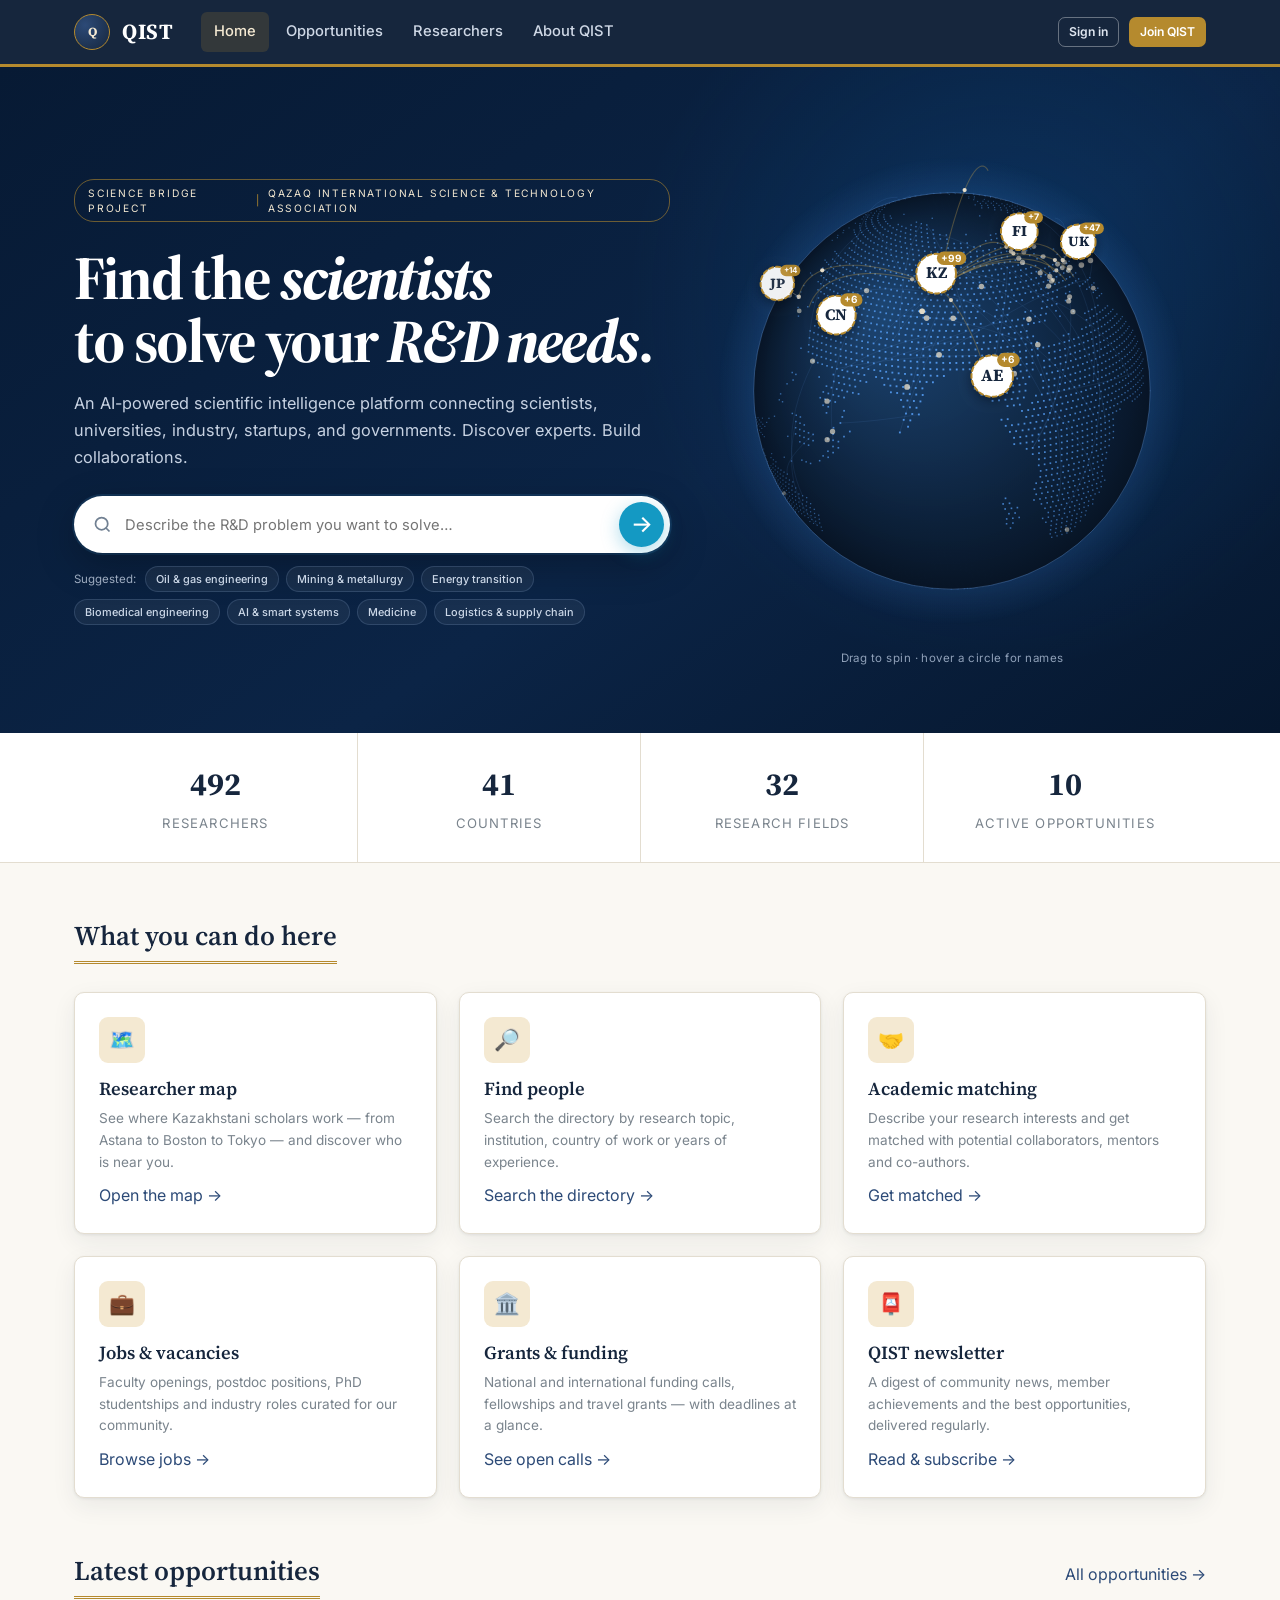
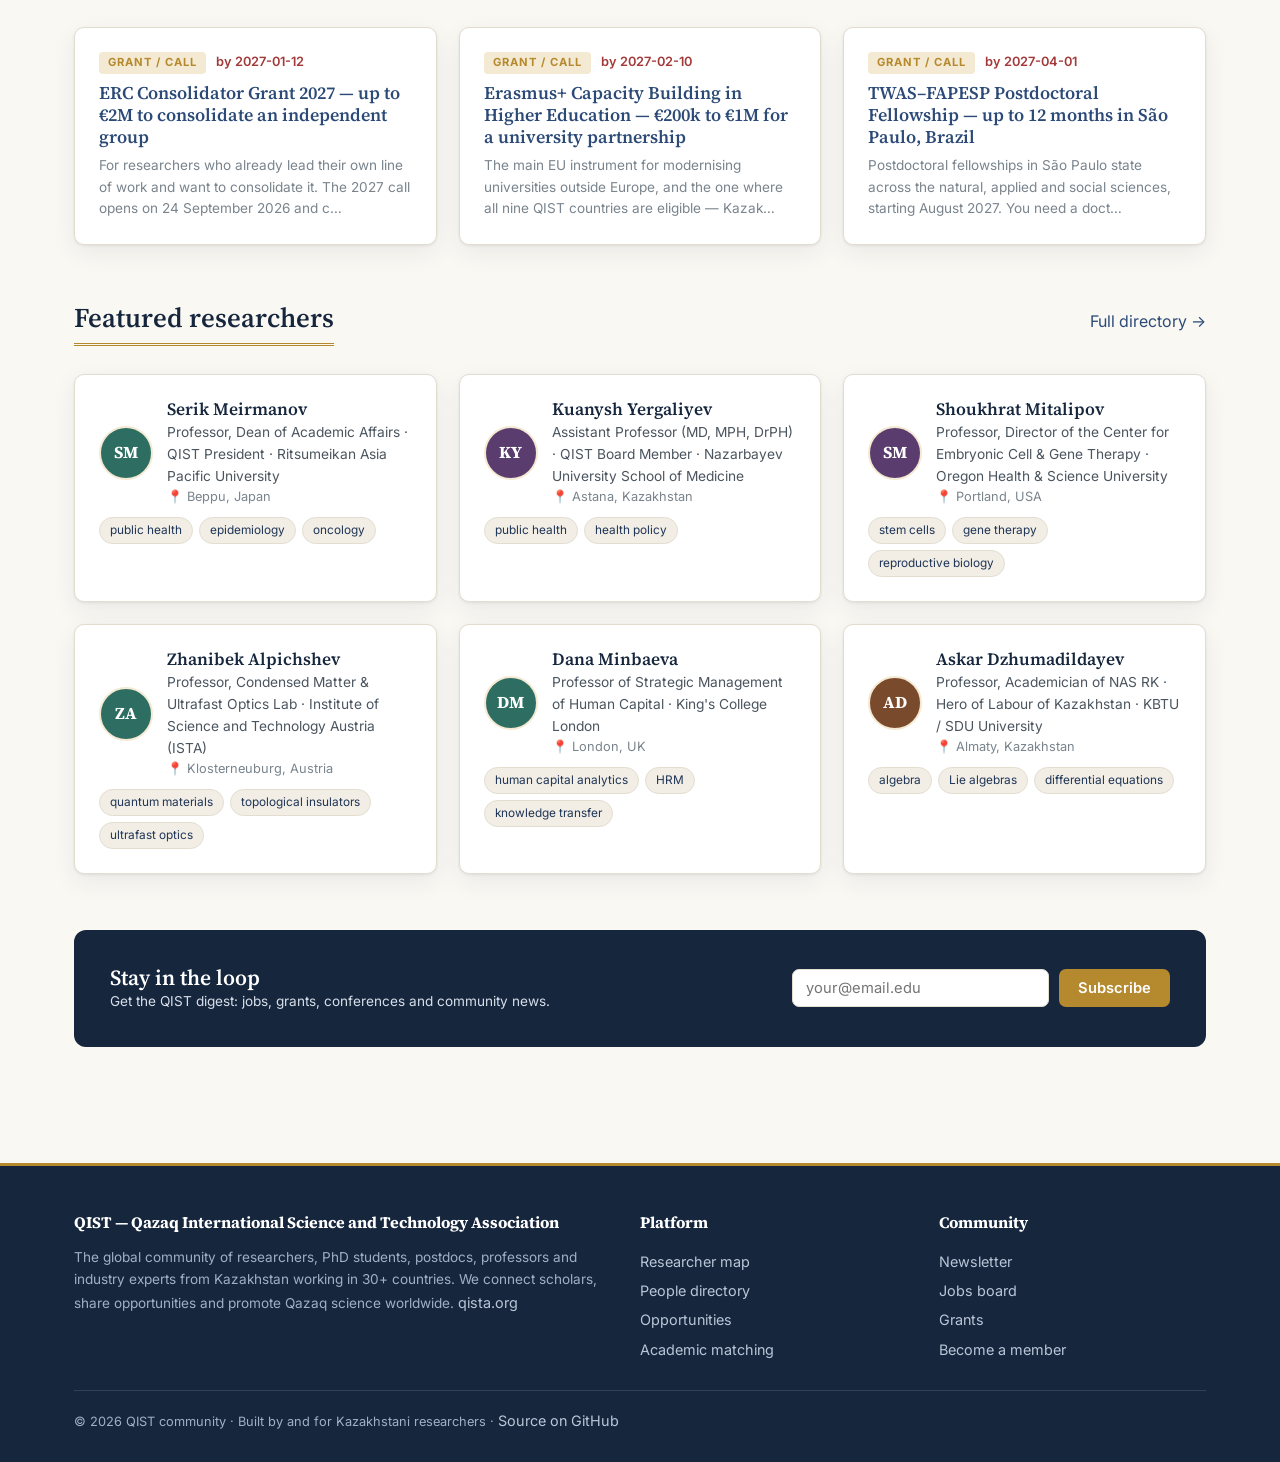
==== index.html @ 424734a4 "Add files via upload" ====
<!DOCTYPE html>
<html lang="en">
<head>
<meta charset="UTF-8">
<meta name="viewport" content="width=device-width, initial-scale=1.0">
<title>Science Bridge Project — QIST</title>
<meta name="description" content="An AI-powered scientific intelligence platform connecting scientists, universities, industry, startups, and governments. Discover experts and build collaborations.">
<link rel="icon" href="data:image/svg+xml,<svg xmlns='http://www.w3.org/2000/svg' viewBox='0 0 100 100'><circle cx='50' cy='50' r='46' fill='%2316263d' stroke='%23b58a2e' stroke-width='6'/><text x='50' y='66' font-size='48' text-anchor='middle' fill='%23f4e9d2' font-family='Georgia'>Q</text></svg>">
<link rel="preconnect" href="https://fonts.googleapis.com">
<link href="https://fonts.googleapis.com/css2?family=Source+Serif+4:ital,wght@0,400;0,600;0,700;1,400&family=Inter:wght@400;500;600;700&display=swap" rel="stylesheet">
<link rel="stylesheet" href="assets/css/style.css?v=2026-09-19a">
</head>
<body>
<header class="site-header" id="site-header"></header>

<section class="hero">
  <div class="container hero-grid">
    <div class="hero-copy">
      <span class="kicker">Science Bridge Project <span class="kicker-divider" aria-hidden="true">|</span> Qazaq International Science &amp; Technology Association</span>
      <h1>Find the <em class="hl">scientists</em><br>to solve your <em class="hl">R&amp;D needs</em>.</h1>
      <p class="lead">An AI-powered scientific intelligence platform connecting scientists, universities, industry, startups, and governments. Discover experts. Build collaborations.</p>

      <form class="hero-search" id="hero-search" role="search">
        <svg aria-hidden="true" viewBox="0 0 24 24"><circle cx="11" cy="11" r="7"></circle><path d="m20 20-4-4"></path></svg>
        <label class="sr-only" for="hero-query">Describe the R&amp;D problem you want to solve</label>
        <input id="hero-query" name="q" type="text" placeholder="Describe the R&amp;D problem you want to solve…" autocomplete="off">
        <button type="submit" aria-label="Search for scientists">→</button>
      </form>

      <div class="hero-suggestions" aria-label="Suggested research areas">
        <span>Suggested:</span>
        <button type="button" data-query="Oil &amp; gas engineering">Oil &amp; gas engineering</button>
        <button type="button" data-query="Mining &amp; metallurgy">Mining &amp; metallurgy</button>
        <button type="button" data-query="Energy transition">Energy transition</button>
        <button type="button" data-query="Biomedical engineering">Biomedical engineering</button>
        <button type="button" data-query="Artificial intelligence smart systems">AI &amp; smart systems</button>
        <button type="button" data-query="Medicine">Medicine</button>
        <button type="button" data-query="Logistics supply chain">Logistics &amp; supply chain</button>
      </div>
    </div>

    <div class="science-globe" id="globe-view">
      <div class="globe-stage">
        <canvas id="globe" role="img"
                aria-label="Rotating globe showing where researchers in the QIST network are based"></canvas>
        <div class="globe-tip" id="globe-tip"></div>
      </div>
      <p class="globe-hint">Drag to spin &middot; hover a circle for names</p>
    </div>
  </div>
</section>

<section class="stats-band">
  <div class="container" id="stats">
    <div class="stat"><b id="st-people">—</b><span>Researchers</span></div>
    <div class="stat"><b id="st-countries">—</b><span>Countries</span></div>
    <div class="stat"><b id="st-topics">—</b><span>Research fields</span></div>
    <div class="stat"><b id="st-posts">—</b><span>Active opportunities</span></div>
  </div>
</section>

<section class="section">
  <div class="container">
    <div class="section-head"><h2 class="rule">What you can do here</h2></div>
    <div class="grid grid-3">
      <div class="card feature-card">
        <div class="icon">🗺️</div>
        <h3>Researcher map</h3>
        <p class="small muted">See where Kazakhstani scholars work — from Astana to Boston to Tokyo — and discover who is near you.</p>
        <p style="margin-top:10px"><a href="map.html">Open the map →</a></p>
      </div>
      <div class="card feature-card">
        <div class="icon">🔎</div>
        <h3>Find people</h3>
        <p class="small muted">Search the directory by research topic, institution, country of work or years of experience.</p>
        <p style="margin-top:10px"><a href="directory.html">Search the directory →</a></p>
      </div>
      <div class="card feature-card">
        <div class="icon">🤝</div>
        <h3>Academic matching</h3>
        <p class="small muted">Describe your research interests and get matched with potential collaborators, mentors and co-authors.</p>
        <p style="margin-top:10px"><a href="matching.html">Get matched →</a></p>
      </div>
      <div class="card feature-card">
        <div class="icon">💼</div>
        <h3>Jobs &amp; vacancies</h3>
        <p class="small muted">Faculty openings, postdoc positions, PhD studentships and industry roles curated for our community.</p>
        <p style="margin-top:10px"><a href="channels.html?c=jobs">Browse jobs →</a></p>
      </div>
      <div class="card feature-card">
        <div class="icon">🏛️</div>
        <h3>Grants &amp; funding</h3>
        <p class="small muted">National and international funding calls, fellowships and travel grants — with deadlines at a glance.</p>
        <p style="margin-top:10px"><a href="channels.html?c=grants">See open calls →</a></p>
      </div>
      <div class="card feature-card">
        <div class="icon">📮</div>
        <h3>QIST newsletter</h3>
        <p class="small muted">A digest of community news, member achievements and the best opportunities, delivered regularly.</p>
        <p style="margin-top:10px"><a href="newsletter.html">Read &amp; subscribe →</a></p>
      </div>
    </div>
  </div>
</section>

<section class="section" style="padding-top:0">
  <div class="container">
    <div class="section-head">
      <h2 class="rule">Latest opportunities</h2>
      <a href="opportunities.html">All opportunities →</a>
    </div>
    <div id="recent-posts" class="grid grid-3"></div>
  </div>
</section>

<section class="section" style="padding-top:0">
  <div class="container">
    <div class="section-head">
      <h2 class="rule">Featured researchers</h2>
      <a href="directory.html">Full directory →</a>
    </div>
    <div id="featured-people" class="grid grid-3"></div>
  </div>
</section>

<section class="section" style="padding-top:0">
  <div class="container">
    <div class="newsletter-cta" id="pilot">
      <div>
        <h3>Stay in the loop</h3>
        <p class="small">Get the QIST digest: jobs, grants, conferences and community news.</p>
      </div>
      <form id="cta-subscribe" style="display:flex;gap:10px;flex-wrap:wrap">
        <input type="email" required placeholder="your@email.edu" id="cta-email" style="min-width:240px">
        <button class="btn btn-primary" type="submit">Subscribe</button>
      </form>
    </div>
  </div>
</section>

<footer class="site-footer" id="site-footer"></footer>

<script src="assets/js/app.js?v=2026-09-19a"></script>
<script src="assets/js/globe.js?v=2026-09-19a"></script>
<script>
(async () => {
  await QIST.boot('index.html');

  const [people, opps] = await Promise.all([QIST.getPeople(), QIST.getOpportunities()]);

  // hero globe — fails quietly so a bad fetch never takes the hero down
  try {
    const landDots = await fetch('assets/data/land-dots.json').then(r => r.json());
    QistGlobe.mount(document.getElementById('globe'), {
      people,
      landDots,
      tooltip: document.getElementById('globe-tip'),
      hubs: 12
    });
  } catch (err) {
    console.error('Globe failed to load:', err);
    document.querySelector('.science-globe').style.display = 'none';
  }

  /* Honest counters.
     Before: "902 research fields" was biography text split on commas, and
     "13 opportunities posted" counted entries whose deadline had already passed.
     Now: fields from the QIST classifier, and active opportunities only. */
  const unique = people.filter(p => !p.possible_duplicate_of);
  const fieldsWithPeople = Object.keys(QIST.fieldCounts(unique))
    .filter(f => f !== 'Other Research Area').length;
  const active = opps.filter(o => !QIST.isExpired(o));

  document.getElementById('st-people').textContent = unique.length;
  document.getElementById('st-countries').textContent =
    new Set(unique.map(p => p.country).filter(Boolean)).size;
  document.getElementById('st-topics').textContent = fieldsWithPeople;
  document.getElementById('st-posts').textContent = active.length;

  const soon = [...active].sort((a, b) => {
    if (!a.deadline) return 1; if (!b.deadline) return -1;
    return a.deadline.localeCompare(b.deadline);
  }).slice(0, 3);
  document.getElementById('recent-posts').innerHTML = soon.length ? soon.map(o => `
    <div class="card">
      <div class="post" style="border:0;box-shadow:none;padding:0;margin:0">
        <div class="meta"><span class="badge">${QIST.esc(QIST.OPPORTUNITY_TYPES[o.type] || o.type)}</span>${
          o.deadline ? `<span class="deadline">by ${QIST.esc(o.deadline)}</span>` : '<span>no deadline</span>'}</div>
        <h3><a href="opportunities.html">${QIST.esc(o.title)}</a></h3>
        <p class="small muted">${QIST.esc((o.summary || '').slice(0, 130))}…</p>
      </div>
    </div>`).join('')
    : `<div class="card"><p class="small muted">No active opportunities right now — we are adding them.</p></div>`;

  const featured = [...people].sort((a, b) => (b.featured || 0) - (a.featured || 0)).slice(0, 6);
  document.getElementById('featured-people').innerHTML =
    featured.map(p => QIST.personCard(p)).join('');
  document.querySelectorAll('#featured-people .person-card').forEach(el =>
    el.addEventListener('click', () => location.href = 'directory.html?person=' + el.dataset.id));

  /* Pilot sign-up. This used to save the address into the visitor's own localStorage,
     which meant it never reached us. Now it posts to the configured endpoint, and if
     none is configured the form says so instead of pretending. */
  const form = document.getElementById('cta-subscribe');
  const emailInput = document.getElementById('cta-email');
  const btn = form.querySelector('button');

  if (!QIST.SIGNUP_ENDPOINT) {
    emailInput.disabled = true;
    emailInput.placeholder = 'sign-ups are not wired up yet';
    btn.disabled = true;
    btn.textContent = 'Soon';
    form.insertAdjacentHTML('afterend',
      '<p class="small" style="color:#9eacc0;margin-top:10px;flex-basis:100%">' +
      'Sign-ups are not wired up yet — we will not collect addresses into a place we cannot read them from. ' +
      'Set <code>QIST.SIGNUP_ENDPOINT</code> in <code>assets/js/app.js</code>; see the README.</p>');
  } else {
    form.addEventListener('submit', async e => {
      e.preventDefault();
      const email = emailInput.value.trim();
      if (!email) return;
      btn.disabled = true; btn.textContent = 'Sending…';
      const res = await QIST.submitForm(QIST.SIGNUP_ENDPOINT, {
        _subject: 'ScienceBridge pilot sign-up',
        kind: 'pilot_signup', email, at: new Date().toISOString()
      });
      if (res.ok) {
        form.innerHTML = '<p style="color:#f4e9d2;margin:0">You are on the list. The first digest arrives once we have a selection that fits your profile.</p>';
      } else {
        btn.disabled = false; btn.textContent = 'Subscribe';
        QIST.toast('Could not send. Please try again.');
      }
    });
  }

  const openDirectorySearch = query => {
    const value = String(query || '').trim();
    location.href = 'directory.html' + (value ? '?q=' + encodeURIComponent(value) : '');
  };

  document.getElementById('hero-search').addEventListener('submit', e => {
    e.preventDefault();
    openDirectorySearch(document.getElementById('hero-query').value);
  });

  document.querySelectorAll('.hero-suggestions [data-query]').forEach(button => {
    button.addEventListener('click', () => openDirectorySearch(button.dataset.query));
  });
})();
</script>
</body>
</html>
---- assets/css/style.css ----
/* ============================================================
   QIST Platform — academic design system
   Palette: deep navy / ivory paper / muted gold
   ============================================================ */
:root {
  --navy: #16263d;
  --navy-2: #1f3557;
  --navy-3: #2c4a77;
  --ink: #22292f;
  --ink-soft: #4b555f;
  --ink-faint: #7a848d;
  --paper: #faf8f3;
  --paper-2: #f2eee5;
  --card: #ffffff;
  --line: #e3ddd0;
  --gold: #b58a2e;
  --gold-soft: #f4e9d2;
  --teal: #2e6e62;
  --red: #a33a3a;
  --radius: 10px;
  --shadow: 0 1px 3px rgba(22, 38, 61, .08), 0 8px 24px rgba(22, 38, 61, .07);
  --shadow-lg: 0 4px 12px rgba(22, 38, 61, .12), 0 16px 48px rgba(22, 38, 61, .14);
  --serif: "Source Serif 4", Georgia, "Times New Roman", serif;
  --sans: "Inter", -apple-system, BlinkMacSystemFont, "Segoe UI", sans-serif;
}

* { box-sizing: border-box; margin: 0; padding: 0; }
html { scroll-behavior: smooth; }
body {
  font-family: var(--sans);
  color: var(--ink);
  background: var(--paper);
  line-height: 1.6;
  font-size: 16px;
  -webkit-font-smoothing: antialiased;
}
h1, h2, h3, .serif { font-family: var(--serif); color: var(--navy); font-weight: 600; line-height: 1.25; }
a { color: var(--navy-3); text-decoration: none; }
a:hover { color: var(--gold); }
img { max-width: 100%; }
.container { max-width: 1180px; margin: 0 auto; padding: 0 24px; }
.muted { color: var(--ink-faint); }
.small { font-size: .85rem; }

/* ---------- Header ---------- */
.site-header {
  background: var(--navy);
  color: #fff;
  position: sticky; top: 0; z-index: 1000;
  border-bottom: 3px solid var(--gold);
}
.site-header .container { display: flex; align-items: center; gap: 28px; height: 64px; }
.brand { display: flex; align-items: center; gap: 12px; color: #fff; font-family: var(--serif); font-size: 1.35rem; font-weight: 700; letter-spacing: .5px; }
.brand:hover { color: var(--gold-soft); }
.brand .seal {
  width: 36px; height: 36px; border-radius: 50%;
  border: 1.5px solid var(--gold);
  display: grid; place-items: center;
  font-size: .78rem; font-weight: 700; color: var(--gold-soft);
  background: radial-gradient(circle at 30% 30%, var(--navy-3), var(--navy));
  letter-spacing: 0;
}
.main-nav { display: flex; gap: 4px; flex: 1; }
.main-nav a {
  color: #cfd8e6; padding: 8px 13px; border-radius: 6px;
  font-size: .92rem; font-weight: 500;
}
.main-nav a:hover { color: #fff; background: rgba(255,255,255,.08); }
.main-nav a.active { color: var(--gold-soft); background: rgba(181,138,46,.18); }
.nav-auth { display: flex; align-items: center; gap: 10px; }
.nav-toggle { display: none; background: none; border: 0; color: #fff; font-size: 1.5rem; cursor: pointer; }

/* ---------- Buttons ---------- */
.btn {
  display: inline-flex; align-items: center; gap: 8px;
  padding: 9px 18px; border-radius: 7px; border: 1px solid transparent;
  font-family: var(--sans); font-size: .92rem; font-weight: 600;
  cursor: pointer; transition: all .15s ease; text-decoration: none;
}
.btn-primary { background: var(--gold); color: #fff; }
.btn-primary:hover { background: #9c7524; color: #fff; }
.btn-navy { background: var(--navy-2); color: #fff; }
.btn-navy:hover { background: var(--navy-3); color: #fff; }
.btn-outline { border-color: var(--line); background: var(--card); color: var(--navy); }
.btn-outline:hover { border-color: var(--gold); color: var(--gold); }
.btn-ghost { background: transparent; color: #dfe6f0; border-color: rgba(255,255,255,.35); }
.btn-ghost:hover { background: rgba(255,255,255,.1); color: #fff; }
.btn-danger { background: var(--red); color: #fff; }
.btn-sm { padding: 5px 12px; font-size: .82rem; }
.btn[disabled] { opacity: .5; cursor: not-allowed; }

/* ---------- Hero ---------- */
.hero {
  background:
    radial-gradient(circle at 78% 35%, rgba(11, 104, 184, .22), transparent 34%),
    linear-gradient(145deg, #071a34 0%, #0b2446 58%, #06172e 100%);
  color: #e8edf5; padding: 70px 0 66px; position: relative; overflow: hidden;
}
.hero::after {
  content: ""; position: absolute; inset: 0; pointer-events: none;
  background-image: radial-gradient(rgba(82, 178, 255, .3) .7px, transparent .7px);
  background-size: 28px 28px; opacity: .14;
}
.hero-grid { display: grid; grid-template-columns: minmax(0, 1.08fr) minmax(390px, .92fr); gap: 28px; align-items: center; position: relative; z-index: 1; }
.hero-copy { min-width: 0; }
.hero h1 { color: #fff; font-size: clamp(2.45rem, 4.8vw, 4.2rem); margin-bottom: 18px; font-weight: 700; letter-spacing: -.035em; line-height: 1.03; }
.hero h1 em { color: var(--gold-soft); font-style: italic; font-weight: 600; }
.hero h1 .hl { color: var(--gold-bright); font-style: italic; font-weight: 800; }
.hero p.lead { font-size: 1.02rem; max-width: 665px; color: #c7d2e2; margin-bottom: 25px; line-height: 1.65; }
.hero .kicker {
  display: inline-flex; align-items: center; font-size: .64rem; letter-spacing: 1.8px; text-transform: uppercase;
  color: var(--gold-soft); border: 1px solid rgba(181,138,46,.58); padding: 6px 13px;
  border-radius: 20px; margin-bottom: 24px; line-height: 1.4;
}
.hero .kicker-divider { color: var(--gold); margin: 0 7px; }
.hero-actions { display: flex; gap: 14px; flex-wrap: wrap; }
.sr-only { position: absolute; width: 1px; height: 1px; padding: 0; margin: -1px; overflow: hidden; clip: rect(0, 0, 0, 0); white-space: nowrap; border: 0; }

.hero-search {
  display: flex; align-items: center; width: min(100%, 660px); min-height: 57px;
  border-radius: 30px; background: #fff; padding: 5px 6px 5px 18px;
  box-shadow: 0 12px 38px rgba(0, 0, 0, .25), 0 0 0 2px rgba(76, 182, 255, .13);
}
.hero-search svg { width: 21px; height: 21px; fill: none; stroke: #718092; stroke-width: 2; flex: 0 0 auto; }
.hero-search input[type=text] { flex: 1; min-width: 0; border: 0; background: transparent; color: var(--ink); padding: 10px 12px; box-shadow: none; }
.hero-search input[type=text]:focus { border: 0; }
.hero-search button {
  width: 45px; height: 45px; border: 0; border-radius: 50%; color: #fff; background: #1499c3;
  font: 500 1.45rem/1 var(--sans); cursor: pointer; transition: transform .18s ease, background .18s ease;
  box-shadow: 0 5px 18px rgba(20, 153, 195, .34); flex: 0 0 auto;
}
.hero-search button:hover { background: #0a7fa8; transform: translateX(2px); }
.hero-suggestions { display: flex; flex-wrap: wrap; gap: 7px; align-items: center; margin-top: 13px; max-width: 700px; }
.hero-suggestions > span { color: #9eacc0; font-size: .72rem; margin-right: 2px; }
.hero-suggestions button {
  border: 1px solid rgba(145, 177, 216, .2); border-radius: 16px; padding: 5px 10px;
  background: rgba(255,255,255,.055); color: #ccd8e8; font: 500 .68rem var(--sans); cursor: pointer;
  transition: border-color .18s ease, background .18s ease, color .18s ease;
}
.hero-suggestions button:hover { border-color: rgba(181,138,46,.7); background: rgba(181,138,46,.13); color: #fff; }

.science-globe { position: relative; width: min(100%, 510px); margin-inline: auto; }
.globe-stage { position: relative; width: 100%; aspect-ratio: 1; }
#globe { width: 100%; height: 100%; display: block; touch-action: pan-y; }
.globe-hint { text-align: center; font-size: .72rem; color: #8fa0b8; margin-top: 4px; letter-spacing: .04em; }
.globe-tip {
  position: absolute; transform: translate(-50%, -100%);
  background: var(--card); color: var(--navy); border-radius: 8px; padding: 9px 13px;
  box-shadow: 0 6px 22px rgba(3, 10, 20, .45); font-size: .82rem; line-height: 1.4;
  pointer-events: none; opacity: 0; transition: opacity .13s; white-space: nowrap;
  border-top: 3px solid var(--gold); z-index: 5;
}
.globe-tip.on { opacity: 1; }
.globe-tip strong { display: block; font-family: var(--serif); font-size: .95rem; }
.globe-tip span { display: block; color: var(--ink-faint); font-size: .76rem; }
.globe-tip .names { color: var(--ink-soft); white-space: normal; margin-top: 3px; font-size: .75rem; }
@media (prefers-reduced-motion: reduce) { .globe-tip { transition: none; } }

/* ---------- Stats band ---------- */
.stats-band { background: var(--card); border-bottom: 1px solid var(--line); }
.stats-band .container { display: grid; grid-template-columns: repeat(4, 1fr); }
.stat { text-align: center; padding: 26px 10px; border-left: 1px solid var(--line); }
.stat:first-child { border-left: 0; }
.stat b { display: block; font-family: var(--serif); font-size: 2rem; color: var(--navy); }
.stat span { font-size: .82rem; text-transform: uppercase; letter-spacing: 1.2px; color: var(--ink-faint); }

/* ---------- Sections / cards ---------- */
.section { padding: 56px 0; }
.section-head { display: flex; align-items: baseline; justify-content: space-between; gap: 16px; margin-bottom: 28px; flex-wrap: wrap; }
.section-head h2 { font-size: 1.7rem; }
.section-head .rule { border-bottom: 3px double var(--gold); padding-bottom: 8px; }
.grid { display: grid; gap: 22px; }
.grid-3 { grid-template-columns: repeat(3, 1fr); }
.grid-2 { grid-template-columns: repeat(2, 1fr); }
.card {
  background: var(--card); border: 1px solid var(--line); border-radius: var(--radius);
  padding: 24px; box-shadow: var(--shadow);
}
.card h3 { font-size: 1.15rem; margin-bottom: 8px; }
.feature-card .icon {
  width: 46px; height: 46px; border-radius: 9px; display: grid; place-items: center;
  background: var(--gold-soft); color: var(--gold); font-size: 1.3rem; margin-bottom: 14px;
}

/* ---------- Person cards ---------- */
.person-card { display: flex; flex-direction: column; gap: 10px; position: relative; }
.person-card .top { display: flex; gap: 14px; align-items: center; }
.avatar {
  width: 54px; height: 54px; border-radius: 50%; flex: 0 0 54px;
  display: grid; place-items: center; color: #fff; font-weight: 700; font-size: 1.05rem;
  font-family: var(--serif); background: var(--navy-3); border: 2px solid var(--gold-soft);
}
.person-card h3 { margin: 0; font-size: 1.08rem; }
.person-card .role { font-size: .86rem; color: var(--ink-soft); }
.person-card .loc { font-size: .8rem; color: var(--ink-faint); }
.tags { display: flex; flex-wrap: wrap; gap: 6px; }
.tag {
  font-size: .74rem; padding: 3px 10px; border-radius: 20px;
  background: var(--paper-2); color: var(--navy-2); border: 1px solid var(--line);
  cursor: pointer;
}
.tag:hover { border-color: var(--gold); }
.tag.gold { background: var(--gold-soft); color: var(--gold); border-color: transparent; }

/* ---------- Filters / forms ---------- */
.filters { display: flex; gap: 12px; flex-wrap: wrap; margin-bottom: 24px; align-items: center; }
input[type=text], input[type=email], input[type=password], input[type=url], input[type=number], select, textarea {
  font-family: var(--sans); font-size: .92rem; color: var(--ink);
  padding: 9px 13px; border: 1px solid var(--line); border-radius: 7px;
  background: var(--card); outline: none; transition: border-color .15s;
}
input:focus, select:focus, textarea:focus { border-color: var(--gold); }
.search-input { flex: 1; min-width: 220px; }
label { font-size: .85rem; font-weight: 600; color: var(--navy-2); display: block; margin-bottom: 5px; }
.form-row { margin-bottom: 16px; }
.form-grid { display: grid; grid-template-columns: 1fr 1fr; gap: 0 18px; }
textarea { width: 100%; resize: vertical; }

/* ---------- Channels ---------- */
.channel-layout { display: grid; grid-template-columns: 250px 1fr; gap: 28px; align-items: start; }
.channel-list { position: sticky; top: 84px; }
.channel-list a {
  display: flex; align-items: center; gap: 10px; padding: 11px 14px;
  border-radius: 8px; color: var(--ink-soft); font-size: .92rem; font-weight: 500;
  border: 1px solid transparent;
}
.channel-list a:hover { background: var(--card); }
.channel-list a.active { background: var(--card); border-color: var(--line); color: var(--navy); box-shadow: var(--shadow); }
.channel-list .em { font-size: 1.1rem; }
.channel-list .count { margin-left: auto; font-size: .75rem; background: var(--paper-2); border-radius: 12px; padding: 1px 8px; color: var(--ink-faint); }
.post {
  background: var(--card); border: 1px solid var(--line); border-radius: var(--radius);
  padding: 20px 22px; margin-bottom: 16px; box-shadow: var(--shadow);
}
.post .meta { display: flex; gap: 10px; align-items: center; font-size: .8rem; color: var(--ink-faint); margin-bottom: 8px; flex-wrap: wrap; }
.post h3 { font-size: 1.12rem; margin-bottom: 6px; }
.post .body { font-size: .93rem; color: var(--ink-soft); white-space: pre-line; }
.post .badge {
  font-size: .7rem; text-transform: uppercase; letter-spacing: 1px; font-weight: 700;
  padding: 2px 9px; border-radius: 4px; background: var(--gold-soft); color: var(--gold);
}
.badge.teal { background: #e2efeb; color: var(--teal); }
.badge.navy { background: #e5ebf4; color: var(--navy-3); }
.badge.red { background: #f6e4e4; color: var(--red); }
.deadline { color: var(--red); font-weight: 600; }

/* ---------- Map ---------- */
#map { height: calc(100vh - 64px); min-height: 520px; width: 100%; background: #dce4ea; }
.map-page { position: relative; }
.map-panel {
  position: absolute; top: 18px; left: 18px; z-index: 900;
  background: var(--card); border-radius: var(--radius); box-shadow: var(--shadow-lg);
  padding: 16px 18px; width: 320px; max-height: calc(100% - 36px); overflow: auto;
  border: 1px solid var(--line);
}
.map-panel h2 { font-size: 1.15rem; margin-bottom: 4px; }
.leaflet-popup-content-wrapper { border-radius: 10px; font-family: var(--sans); }
.map-pop { display: flex; gap: 12px; min-width: 230px; }
.map-pop .avatar { width: 46px; height: 46px; flex: 0 0 46px; font-size: .9rem; }
.map-pop b { font-family: var(--serif); color: var(--navy); font-size: 1rem; }
.map-pop .small { line-height: 1.45; }
.city-count-badge {
  background: var(--navy-2); color: #fff; border: 2px solid var(--gold);
  border-radius: 50%; width: 34px; height: 34px; display: grid; place-items: center;
  font-weight: 700; font-size: .85rem; box-shadow: var(--shadow);
}

/* ---------- Modal ---------- */
.modal-overlay {
  position: fixed; inset: 0; background: rgba(15,25,40,.55); z-index: 2000;
  display: none; align-items: flex-start; justify-content: center; padding: 60px 20px;
  overflow-y: auto;
}
.modal-overlay.open { display: flex; }
.modal {
  background: var(--card); border-radius: 12px; box-shadow: var(--shadow-lg);
  max-width: 620px; width: 100%; padding: 30px 32px; position: relative;
  border-top: 4px solid var(--gold);
}
.modal .close { position: absolute; top: 14px; right: 16px; background: none; border: 0; font-size: 1.4rem; color: var(--ink-faint); cursor: pointer; }
.modal .close:hover { color: var(--red); }

/* ---------- Auth / misc ---------- */
.auth-wrap { max-width: 440px; margin: 60px auto; }
.auth-card { border-top: 4px solid var(--gold); }
.tab-row { display: flex; gap: 0; border-bottom: 1px solid var(--line); margin-bottom: 22px; }
.tab-row button {
  background: none; border: 0; padding: 10px 18px; font: 600 .95rem var(--sans);
  color: var(--ink-faint); cursor: pointer; border-bottom: 3px solid transparent;
}
.tab-row button.active { color: var(--navy); border-bottom-color: var(--gold); }
.alert { padding: 11px 15px; border-radius: 7px; font-size: .88rem; margin-bottom: 16px; }
.alert-error { background: #f6e4e4; color: var(--red); }
.alert-ok { background: #e2efeb; color: var(--teal); }
.alert-info { background: #e5ebf4; color: var(--navy-3); }

.toast {
  position: fixed; bottom: 26px; right: 26px; z-index: 3000;
  background: var(--navy); color: #fff; padding: 13px 20px; border-radius: 9px;
  box-shadow: var(--shadow-lg); font-size: .9rem; opacity: 0; transform: translateY(12px);
  transition: all .25s ease; pointer-events: none; border-left: 4px solid var(--gold);
}
.toast.show { opacity: 1; transform: translateY(0); }

/* ---------- Match cards ---------- */
.match-score {
  font-family: var(--serif); font-size: 1.5rem; font-weight: 700; color: var(--gold);
  text-align: center; min-width: 64px;
}
.match-row { display: flex; gap: 18px; align-items: center; }
.progress { height: 6px; background: var(--paper-2); border-radius: 4px; overflow: hidden; margin-top: 4px; }
.progress i { display: block; height: 100%; background: linear-gradient(90deg, var(--gold), #d4af5a); }

/* ---------- Tables (admin) ---------- */
.table-wrap { overflow-x: auto; }
table.data { width: 100%; border-collapse: collapse; font-size: .88rem; background: var(--card); }
table.data th {
  text-align: left; font-size: .74rem; text-transform: uppercase; letter-spacing: 1px;
  color: var(--ink-faint); padding: 10px 12px; border-bottom: 2px solid var(--line);
}
table.data td { padding: 10px 12px; border-bottom: 1px solid var(--paper-2); vertical-align: top; }
table.data tr:hover td { background: var(--paper); }

/* ---------- Newsletter ---------- */
.issue { border-left: 3px solid var(--gold); padding-left: 20px; margin-bottom: 34px; }
.issue .date { font-size: .78rem; text-transform: uppercase; letter-spacing: 1.5px; color: var(--gold); font-weight: 700; }
.newsletter-cta {
  background: var(--navy); color: #d7dfeb; border-radius: 12px; padding: 34px 36px;
  display: flex; gap: 24px; align-items: center; justify-content: space-between; flex-wrap: wrap;
}
.newsletter-cta h3 { color: #fff; font-size: 1.35rem; }

/* ---------- Footer ---------- */
.site-footer { background: var(--navy); color: #9fb0c6; margin-top: 60px; padding: 44px 0 30px; border-top: 3px solid var(--gold); }
.site-footer .cols { display: grid; grid-template-columns: 2fr 1fr 1fr; gap: 32px; margin-bottom: 26px; }
.site-footer h4 { color: #fff; font-family: var(--serif); margin-bottom: 12px; }
.site-footer a { color: #b9c6d8; display: block; padding: 3px 0; font-size: .9rem; }
.site-footer a:hover { color: var(--gold-soft); }
.site-footer .fine { border-top: 1px solid rgba(255,255,255,.12); padding-top: 18px; font-size: .8rem; }

/* ---------- Responsive ---------- */
@media (max-width: 900px) {
  .hero-grid { grid-template-columns: 1fr; }
  .hero-copy { text-align: center; }
  .hero p.lead, .hero-search, .hero-suggestions { margin-left: auto; margin-right: auto; }
  .hero-suggestions { justify-content: center; }
  .science-globe { width: min(92vw, 460px); margin-top: -12px; margin-bottom: -30px; }
  .grid-3 { grid-template-columns: repeat(2, 1fr); }
  .channel-layout { grid-template-columns: 1fr; }
  .channel-list { position: static; display: flex; flex-wrap: wrap; gap: 8px; }
  .channel-list a { border: 1px solid var(--line); background: var(--card); }
  .stats-band .container { grid-template-columns: repeat(2, 1fr); }
  .stat:nth-child(3) { border-left: 0; }
  .site-footer .cols { grid-template-columns: 1fr; }
  .map-panel { width: 260px; }
}
@media (max-width: 640px) {
  .hero { padding: 52px 0 45px; }
  .hero h1 { font-size: clamp(2.15rem, 11vw, 3.15rem); }
  .hero .kicker { font-size: .58rem; letter-spacing: 1.25px; }
  .hero-search { min-height: 52px; }
  .hero-search input[type=text] { font-size: .82rem; }
  .hero-search button { width: 40px; height: 40px; }
  .science-globe { width: min(96vw, 420px); }
  .grid-3, .grid-2, .form-grid { grid-template-columns: 1fr; }
  .main-nav {
    display: none; position: absolute; top: 64px; left: 0; right: 0;
    background: var(--navy); flex-direction: column; padding: 12px 20px 18px; gap: 2px;
    border-bottom: 3px solid var(--gold);
  }
  .main-nav.open { display: flex; }
  .nav-toggle { display: block; margin-left: auto; }
  .nav-auth .btn { padding: 6px 12px; font-size: .8rem; }
  .map-page { display: flex; flex-direction: column; }
  #map { order: 1; height: 58vh; min-height: 320px; }
  .map-panel {
    order: 2; position: static; width: auto; margin: 0; border-radius: 0;
    border-left: 0; border-right: 0; max-height: 46vh; overflow-y: auto;
  }
}

/* ============================================================
   Opportunities — итерация 1
   ============================================================ */
.opp-profile {
  display: flex; flex-wrap: wrap; gap: 16px 22px; align-items: flex-end;
  background: var(--navy); color: #dfe6f0; border-radius: var(--radius);
  padding: 16px 20px; margin-bottom: 18px;
}
.opp-profile label {
  display: block; font-size: .7rem; letter-spacing: 1.2px; text-transform: uppercase;
  color: var(--gold-soft); margin-bottom: 5px; font-weight: 600;
}
.opp-profile select {
  font: 500 .9rem var(--sans); padding: 8px 12px; border-radius: 7px; min-width: 200px;
  border: 1px solid rgba(255,255,255,.25); background: rgba(255,255,255,.08); color: #fff;
}
.opp-profile select:focus { border-color: var(--gold); }
.opp-profile select option { color: var(--ink); background: #fff; }
.opp-profile-note { flex: 1 1 260px; font-size: .78rem; color: #9eacc0; line-height: 1.5; }

.opp-check { display: inline-flex; align-items: center; gap: 7px; font-size: .86rem; color: var(--ink-soft); cursor: pointer; }
.opp-check input { width: 15px; height: 15px; accent-color: var(--gold); }

.opp-card { padding: 0; overflow: hidden; margin-bottom: 16px; }
.opp-card.is-expired { opacity: .6; }
.opp-head { display: flex; gap: 12px; align-items: flex-start; flex-wrap: wrap; padding: 17px 20px 0; }
.opp-head h3 { flex: 1 1 300px; min-width: 0; font-size: 1.08rem; }
.opp-type {
  font-family: ui-monospace, SFMono-Regular, Menlo, monospace;
  font-size: .66rem; letter-spacing: 1px; text-transform: uppercase;
  padding: 3px 9px; border-radius: 4px; background: var(--gold-soft); color: var(--gold); white-space: nowrap;
}
.opp-meta { display: flex; flex-wrap: wrap; gap: 7px 16px; padding: 9px 20px 0; font-size: .82rem; color: var(--ink-soft); }
.opp-fund { font-weight: 600; }
.opp-fund-confirmed { color: var(--teal); }
.opp-fund-not_confirmed, .opp-fund-cofunding_required { color: var(--ink-faint); }
.opp-expired { color: var(--ink-faint); font-weight: 600; }
.opp-sum { padding: 11px 20px 0; font-size: .92rem; color: var(--ink-soft); }

.opp-elig { margin: 14px 20px 0; border: 1px solid var(--line); border-radius: 8px; overflow: hidden; }
.opp-elig-row {
  display: grid; grid-template-columns: auto 1fr auto; gap: 10px; align-items: center;
  padding: 9px 13px; border-bottom: 1px solid var(--paper-2); font-size: .85rem;
}
.opp-elig-row:last-child { border-bottom: 0; }
.opp-elig-row .k {
  font-family: ui-monospace, SFMono-Regular, Menlo, monospace;
  font-size: .67rem; letter-spacing: 1px; text-transform: uppercase; color: var(--ink-faint); white-space: nowrap;
}
.opp-elig-row .v { color: var(--ink-soft); min-width: 0; }
.verdict {
  font-family: ui-monospace, SFMono-Regular, Menlo, monospace;
  font-size: .68rem; padding: 3px 9px; border-radius: 20px; white-space: nowrap; font-weight: 500;
}
.v-ok  { background: #e2efeb; color: var(--teal); }
.v-bad { background: #f6e4e4; color: var(--red); }
.v-unk { background: var(--paper-2); color: var(--ink-faint); }
.opp-src { padding: 9px 13px; background: var(--paper); font-size: .74rem; color: var(--ink-faint); border-top: 1px solid var(--line); }

.opp-role { padding: 12px 20px 0; font-size: .86rem; color: var(--ink-soft); }
.opp-role span { color: var(--ink-faint); }
.opp-card .tags { padding: 11px 20px 0; }
.opp-actions {
  display: flex; gap: 9px; align-items: center; flex-wrap: wrap;
  padding: 14px 20px; margin-top: 15px; border-top: 1px solid var(--line); background: var(--paper);
}
.opp-empty { text-align: center; }
.pad-lg { padding: 34px 26px; }
.opp-empty h3 { margin-bottom: 8px; }
.opp-empty p { margin-bottom: 14px; }

/* переключатель вида: список / карта — карта это вид, а не раздел */
.view-switch { display: flex; gap: 6px; flex-wrap: wrap; margin-bottom: 16px; }
.view-switch a {
  font-size: .86rem; font-weight: 600; padding: 7px 14px; border-radius: 7px;
  border: 1px solid var(--line); background: var(--card); color: var(--ink-soft);
}
.view-switch a:hover { border-color: var(--gold); color: var(--gold); }
.view-switch a.active { background: var(--navy); border-color: var(--navy); color: #fff; }

@media (max-width: 640px) {
  .opp-elig-row { grid-template-columns: 1fr; gap: 4px; }
  .opp-profile select { min-width: 0; width: 100%; }
  .opp-profile > div { flex: 1 1 100%; }
}

/* Страновая метка на карте: координата = центр страны, а не место работы */
.country-badge {
  width: 38px; height: 38px; border-radius: 50%; display: grid; place-items: center;
  background: #6b7a8c; color: #fff; border: 2px dashed var(--gold-soft);
  font: 700 .82rem var(--sans); box-shadow: var(--shadow);
}

/* Long field names (e.g. "Politics, International Relations, and Public Policy") stretch
   a <select> to its widest option and pushed the page sideways on a phone. */
.filters select, .filters .search-input { max-width: 100%; min-width: 0; }
@media (max-width: 640px) {
  .filters { flex-direction: column; align-items: stretch; }
  .filters select, .filters .search-input { width: 100%; }
  .opp-check { justify-content: flex-start; }
}

/* ================= curator screen (curate.html) =================
   Internal tool, not public navigation. Two columns on a desktop, one on a laptop lid
   or a phone; the form is long, so the validation panel sticks to the top of the side
   column and stays visible while you scroll through it. */
.tag-all { background: var(--gold-soft); border-color: var(--gold); color: #6b5010; font-weight: 600; }

.cur-grid { display: grid; grid-template-columns: minmax(0, 1.25fr) minmax(0, 1fr); gap: 20px; align-items: start; }
.cur-side { display: flex; flex-direction: column; gap: 16px; position: sticky; top: 16px; }

.cur-form { display: flex; flex-direction: column; gap: 14px; text-align: left; }
.cur-form label { display: flex; flex-direction: column; gap: 5px; font-size: .82rem; font-weight: 600; color: var(--ink); min-width: 0; }
.cur-form input[type=text], .cur-form input[type=url], .cur-form input[type=date],
.cur-form select, .cur-form textarea {
  font: inherit; font-size: .9rem; font-weight: 400; padding: 8px 10px;
  border: 1px solid var(--line); border-radius: 8px; background: var(--paper);
  color: var(--ink); width: 100%; max-width: 100%; min-width: 0; box-sizing: border-box;
}
.cur-form textarea { resize: vertical; line-height: 1.5; }
.cur-form input:focus, .cur-form select:focus, .cur-form textarea:focus {
  outline: 2px solid var(--gold); outline-offset: 1px; background: var(--card);
}
.cur-hint { font-size: .74rem; font-weight: 400; color: var(--ink-faint); line-height: 1.45; }
.cur-row-2 { display: grid; grid-template-columns: 1fr 1fr; gap: 12px; }

.cur-fs { border: 1px solid var(--line); border-radius: 10px; padding: 14px; display: flex; flex-direction: column; gap: 12px; }
.cur-fs legend { font-size: .76rem; font-weight: 700; text-transform: uppercase; letter-spacing: .06em; color: var(--ink-faint); padding: 0 6px; }
.cur-check { flex-direction: row !important; align-items: center; gap: 7px; font-weight: 400 !important; font-size: .82rem; }
.cur-check input { width: auto !important; }
.cur-fields { display: grid; grid-template-columns: repeat(auto-fill, minmax(210px, 1fr)); gap: 4px 12px; max-height: 260px; overflow-y: auto; padding-right: 6px; }

.cur-actions { display: flex; gap: 10px; flex-wrap: wrap; align-items: center; }
.btn-sm { padding: 4px 10px; font-size: .76rem; }

.cur-err, .cur-warn, .cur-ok { border-radius: 8px; padding: 10px 12px; font-size: .82rem; line-height: 1.5; margin-bottom: 8px; }
.cur-err  { background: #fbeceb; border: 1px solid #e6c2bf; color: #7a2626; }
.cur-warn { background: #fdf6e6; border: 1px solid #e8d9ae; color: #6b5010; }
.cur-ok   { background: #eaf4f1; border: 1px solid #bcdcd3; color: #1f4d44; }
.cur-err ul, .cur-warn ul { margin: 6px 0 0 18px; display: flex; flex-direction: column; gap: 4px; }

.cur-list { display: flex; flex-direction: column; gap: 6px; max-height: 420px; overflow-y: auto; text-align: left; }
.cur-item { display: flex; align-items: center; gap: 8px; padding: 8px 10px; border: 1px solid var(--line); border-radius: 8px; background: var(--paper); }
.cur-item-main { flex: 1; min-width: 0; }
.cur-item-title { font-size: .84rem; font-weight: 600; color: var(--ink); overflow: hidden; text-overflow: ellipsis; white-space: nowrap; }
.cur-item-sub { font-size: .73rem; color: var(--ink-faint); overflow: hidden; text-overflow: ellipsis; white-space: nowrap; }
.cur-badge { font-size: .68rem; font-weight: 700; padding: 2px 7px; border-radius: 20px; white-space: nowrap; }
.cur-badge.ok   { background: #eaf4f1; color: #1f4d44; }
.cur-badge.warn { background: #fdf6e6; color: #6b5010; }
.cur-badge.bad  { background: #fbeceb; color: #7a2626; }

@media (max-width: 980px) {
  .cur-grid { grid-template-columns: 1fr; }
  .cur-side { position: static; }
}
@media (max-width: 640px) {
  .cur-row-2 { grid-template-columns: 1fr; }
  .cur-fields { grid-template-columns: 1fr; max-height: 200px; }
}

/* Grid and flex children default to min-width:auto, so one long option or an unbreakable
   string stretches the whole track. On a 390px screen that turned into 529px of horizontal
   scroll across the entire form. Every box in this screen is allowed to shrink. */
.cur-grid > *, .cur-form > *, .cur-fs > *, .cur-row-2 > *, .cur-side > * { min-width: 0; max-width: 100%; }
.cur-form label, .cur-form select, .cur-fields, .cur-list { min-width: 0; max-width: 100%; }
.cur-form select { text-overflow: ellipsis; }
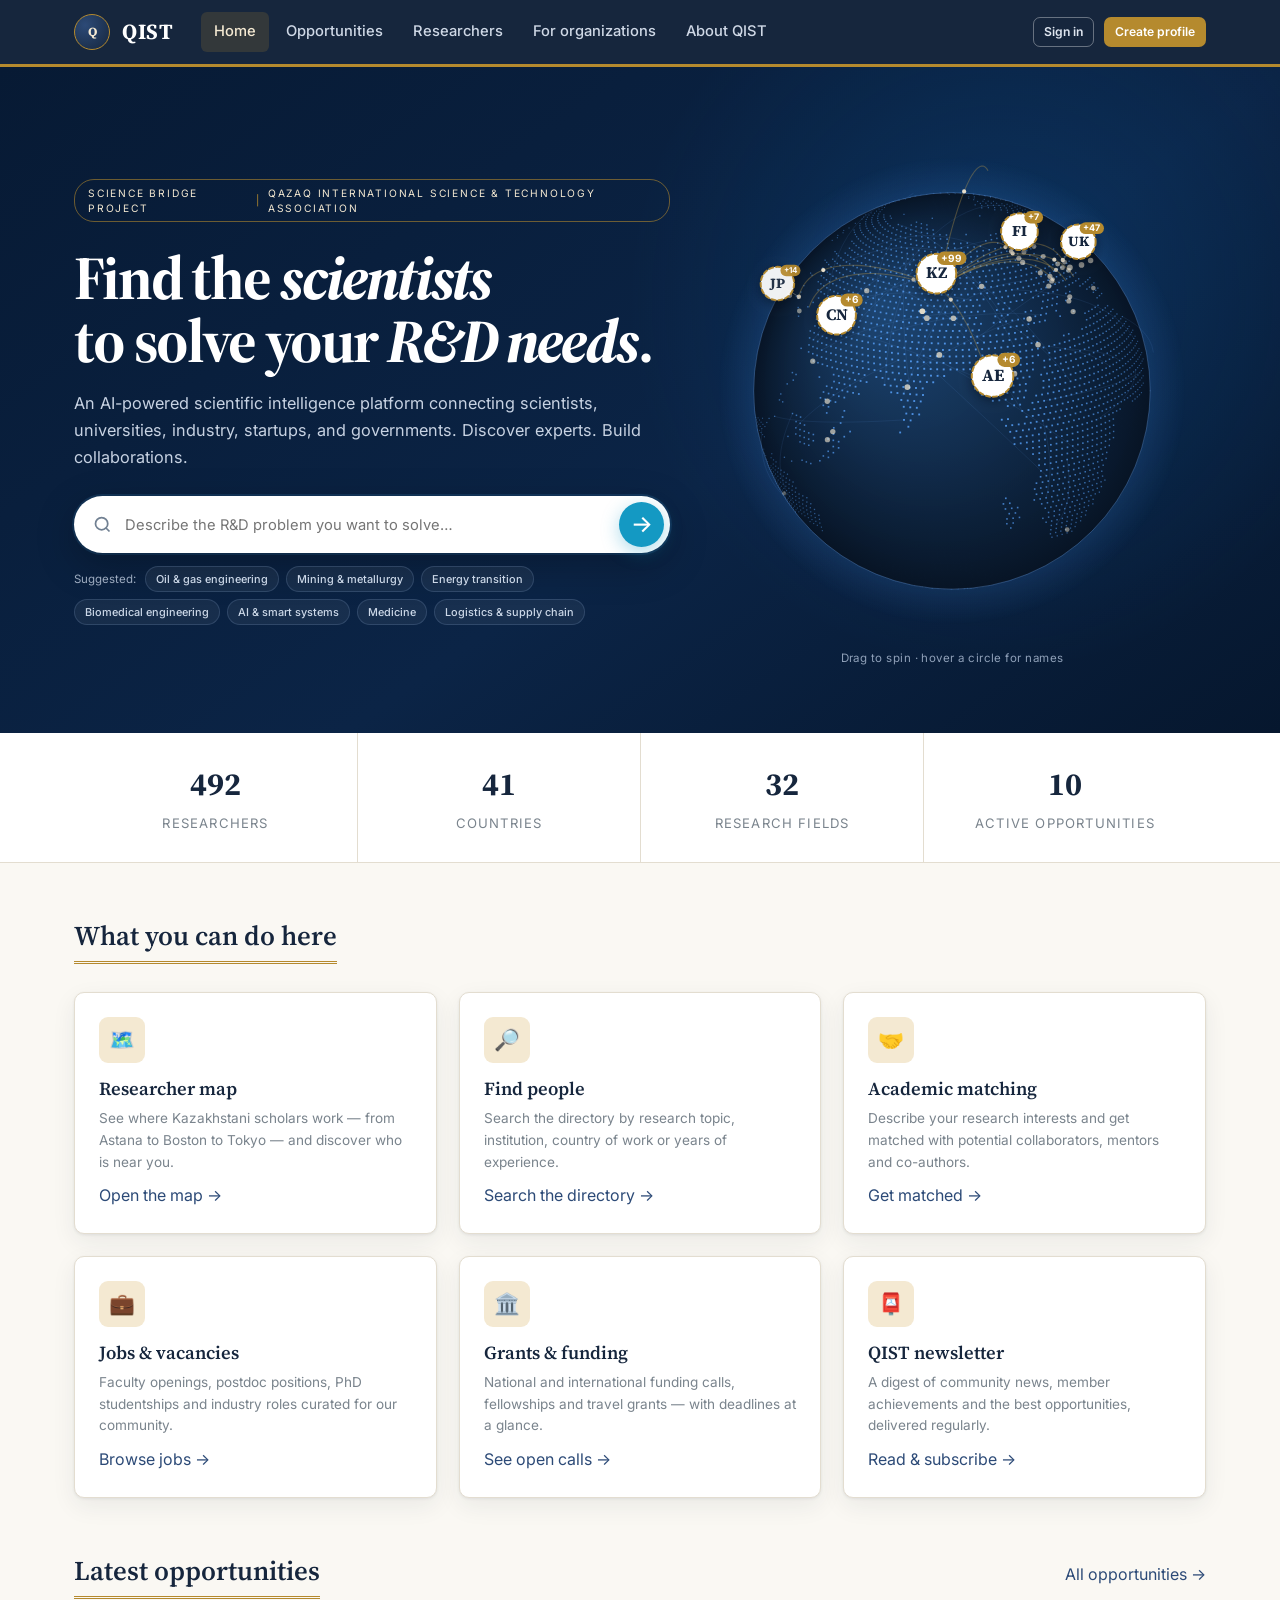
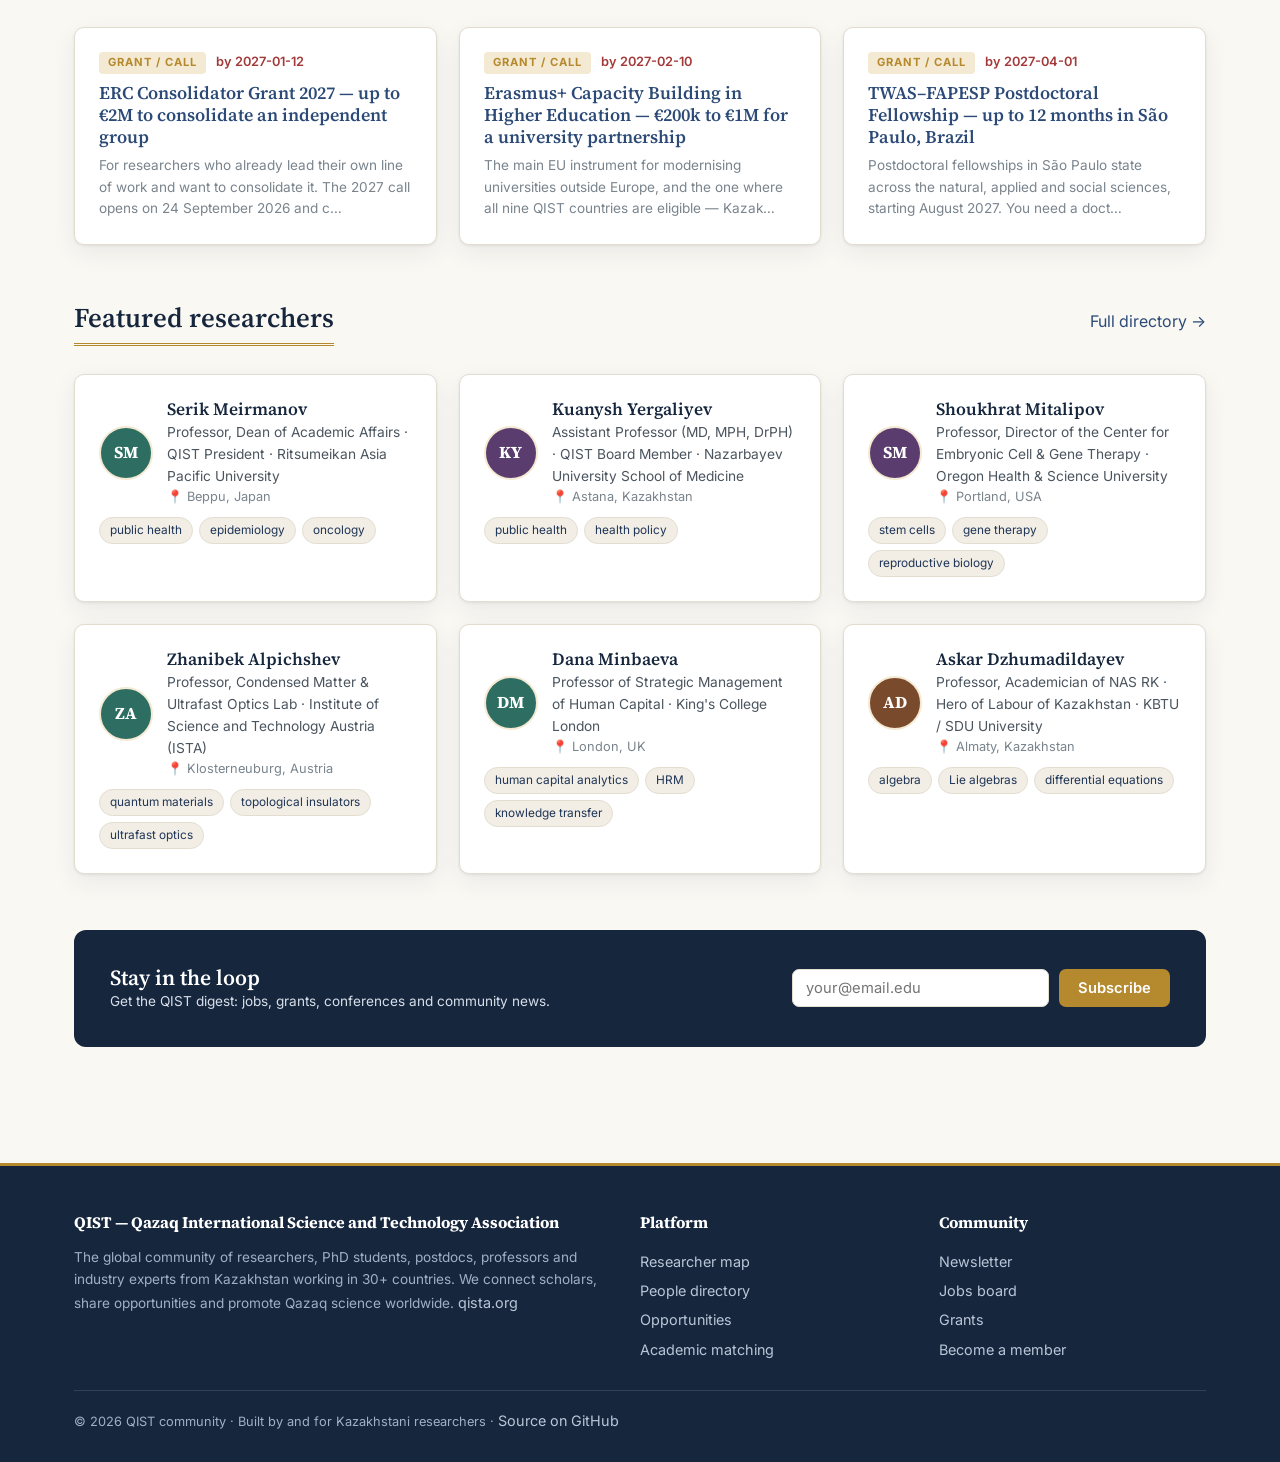
==== commit a2db9257: "Add files via upload" ====
--- a/index.html
+++ b/index.html
@@ -8,7 +8,7 @@
 <link rel="icon" href="data:image/svg+xml,<svg xmlns='http://www.w3.org/2000/svg' viewBox='0 0 100 100'><circle cx='50' cy='50' r='46' fill='%2316263d' stroke='%23b58a2e' stroke-width='6'/><text x='50' y='66' font-size='48' text-anchor='middle' fill='%23f4e9d2' font-family='Georgia'>Q</text></svg>">
 <link rel="preconnect" href="https://fonts.googleapis.com">
 <link href="https://fonts.googleapis.com/css2?family=Source+Serif+4:ital,wght@0,400;0,600;0,700;1,400&family=Inter:wght@400;500;600;700&display=swap" rel="stylesheet">
-<link rel="stylesheet" href="assets/css/style.css?v=2026-09-19a">
+<link rel="stylesheet" href="assets/css/style.css?v=2026-09-19b">
 </head>
 <body>
 <header class="site-header" id="site-header"></header>
@@ -140,8 +140,8 @@
 
 <footer class="site-footer" id="site-footer"></footer>
 
-<script src="assets/js/app.js?v=2026-09-19a"></script>
-<script src="assets/js/globe.js?v=2026-09-19a"></script>
+<script src="assets/js/app.js?v=2026-09-19b"></script>
+<script src="assets/js/globe.js?v=2026-09-19b"></script>
 <script>
 (async () => {
   await QIST.boot('index.html');
--- a/assets/css/style.css
+++ b/assets/css/style.css
@@ -545,3 +545,61 @@
 .cur-grid > *, .cur-form > *, .cur-fs > *, .cur-row-2 > *, .cur-side > * { min-width: 0; max-width: 100%; }
 .cur-form label, .cur-form select, .cur-fields, .cur-list { min-width: 0; max-width: 100%; }
 .cur-form select { text-overflow: ellipsis; }
+
+/* ================= For organizations (organizations.html) =================
+   The only audience page on the site. Its job is to collect three things — a posted need,
+   an introduction request and a discovery call — so the forms are the page, not decoration. */
+.org-hero { background: var(--navy); color: var(--gold-soft); padding: 40px 0 34px; border-bottom: 3px solid var(--gold); }
+.org-hero h1 { font-family: var(--serif); font-size: clamp(1.6rem, 3.4vw, 2.5rem); line-height: 1.2; color: #fff; margin: 16px 0 10px; max-width: 22ch; }
+.org-sub { color: rgba(244,233,210,.82); font-size: .98rem; line-height: 1.6; max-width: 62ch; }
+.org-jump { display: flex; gap: 10px; flex-wrap: wrap; margin-top: 20px; }
+.org-jump .btn-ghost { color: var(--gold-soft); border: 1px solid rgba(181,138,46,.5); }
+.org-jump .btn-ghost:hover { background: rgba(181,138,46,.18); }
+
+.org-switch { display: inline-flex; border: 1px solid rgba(181,138,46,.55); border-radius: 999px; overflow: hidden; background: rgba(0,0,0,.18); }
+.org-switch button {
+  font: inherit; font-size: .82rem; font-weight: 600; padding: 7px 16px; border: 0;
+  background: transparent; color: rgba(244,233,210,.72); cursor: pointer;
+}
+.org-switch button[aria-selected="true"] { background: var(--gold); color: #fff; }
+
+.org-block { margin-bottom: 44px; scroll-margin-top: 20px; }
+
+.org-form { display: flex; flex-direction: column; gap: 14px; text-align: left; }
+.org-form label { display: flex; flex-direction: column; gap: 5px; font-size: .82rem; font-weight: 600; color: var(--ink); min-width: 0; }
+.org-form input[type=text], .org-form input[type=email], .org-form input[type=date],
+.org-form select, .org-form textarea {
+  font: inherit; font-size: .9rem; font-weight: 400; padding: 9px 11px;
+  border: 1px solid var(--line); border-radius: 8px; background: var(--paper);
+  color: var(--ink); width: 100%; max-width: 100%; min-width: 0; box-sizing: border-box;
+}
+.org-form textarea { resize: vertical; line-height: 1.55; }
+.org-form input:focus, .org-form select:focus, .org-form textarea:focus { outline: 2px solid var(--gold); outline-offset: 1px; background: var(--card); }
+.org-row-2 { display: grid; grid-template-columns: 1fr 1fr; gap: 12px; }
+.org-row-2 > * { min-width: 0; }
+.org-note { font-size: .8rem; color: var(--ink-soft); line-height: 1.55; background: var(--paper-2); border-left: 3px solid var(--gold); padding: 10px 13px; border-radius: 0 8px 8px 0; }
+.org-actions { display: flex; gap: 12px; align-items: center; flex-wrap: wrap; }
+
+.org-card-foot { display: flex; gap: 8px; flex-wrap: wrap; margin-top: 12px; padding-top: 12px; border-top: 1px solid var(--line); }
+.org-intro { display: flex; flex-direction: column; gap: 8px; width: 100%; }
+.org-intro p { color: var(--ink-soft); line-height: 1.5; }
+.org-intro-row { display: flex; gap: 8px; flex-wrap: wrap; }
+.org-intro-row .search-input { flex: 1; min-width: 150px; }
+.org-more { display: flex; justify-content: center; margin-top: 18px; }
+
+.org-honest { text-align: left; }
+.org-honest h3 { margin-bottom: 10px; }
+.org-honest ul { list-style: none; display: flex; flex-direction: column; gap: 9px; font-size: .86rem; color: var(--ink-soft); line-height: 1.55; }
+.org-honest li::before { content: ""; display: inline-block; width: 6px; height: 6px; border-radius: 50%; margin-right: 9px; vertical-align: middle; }
+.org-honest.ok  { border-top: 3px solid var(--teal); }
+.org-honest.ok  li::before { background: var(--teal); }
+.org-honest.gap { border-top: 3px solid var(--red); }
+.org-honest.gap li::before { background: var(--red); }
+
+@media (max-width: 640px) {
+  .org-row-2 { grid-template-columns: 1fr; }
+  .org-switch { display: flex; width: 100%; }
+  .org-switch button { flex: 1; padding: 8px 10px; }
+  .org-jump { flex-direction: column; align-items: stretch; }
+  .org-jump .btn { text-align: center; }
+}
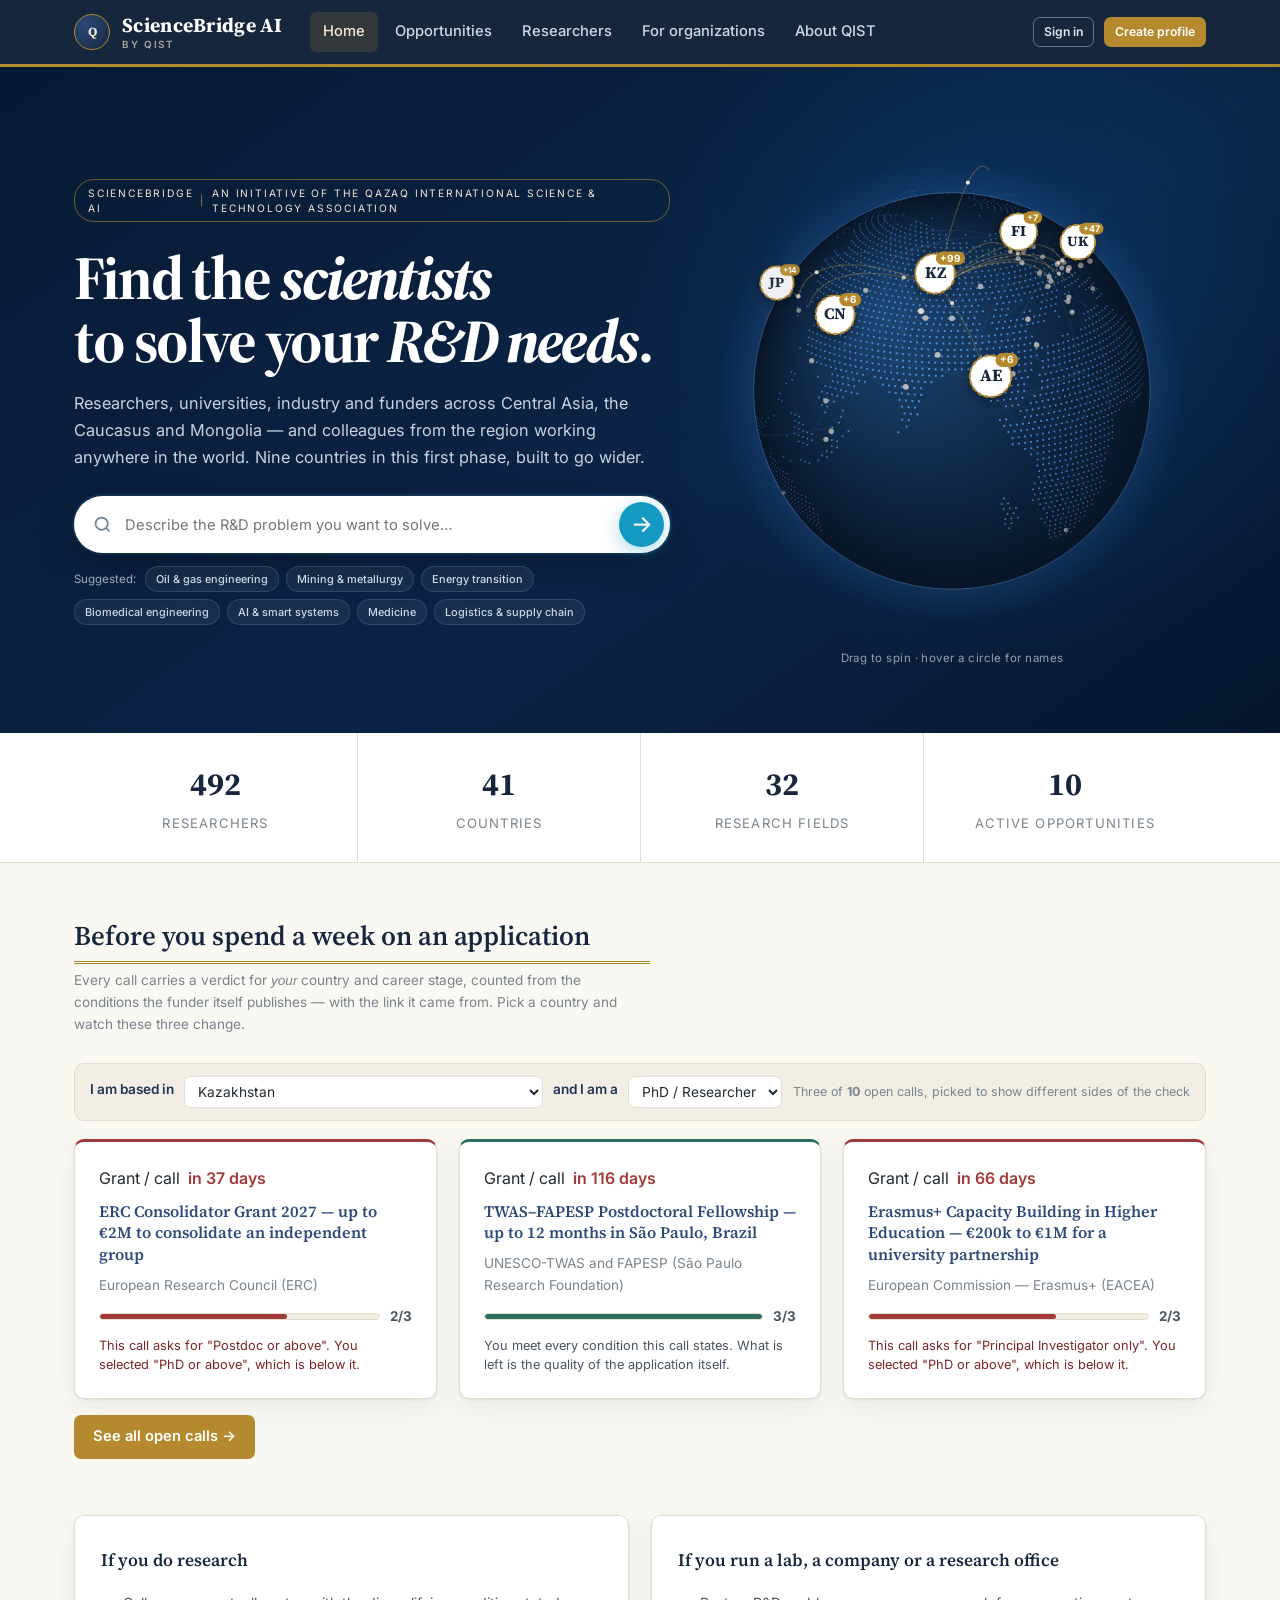
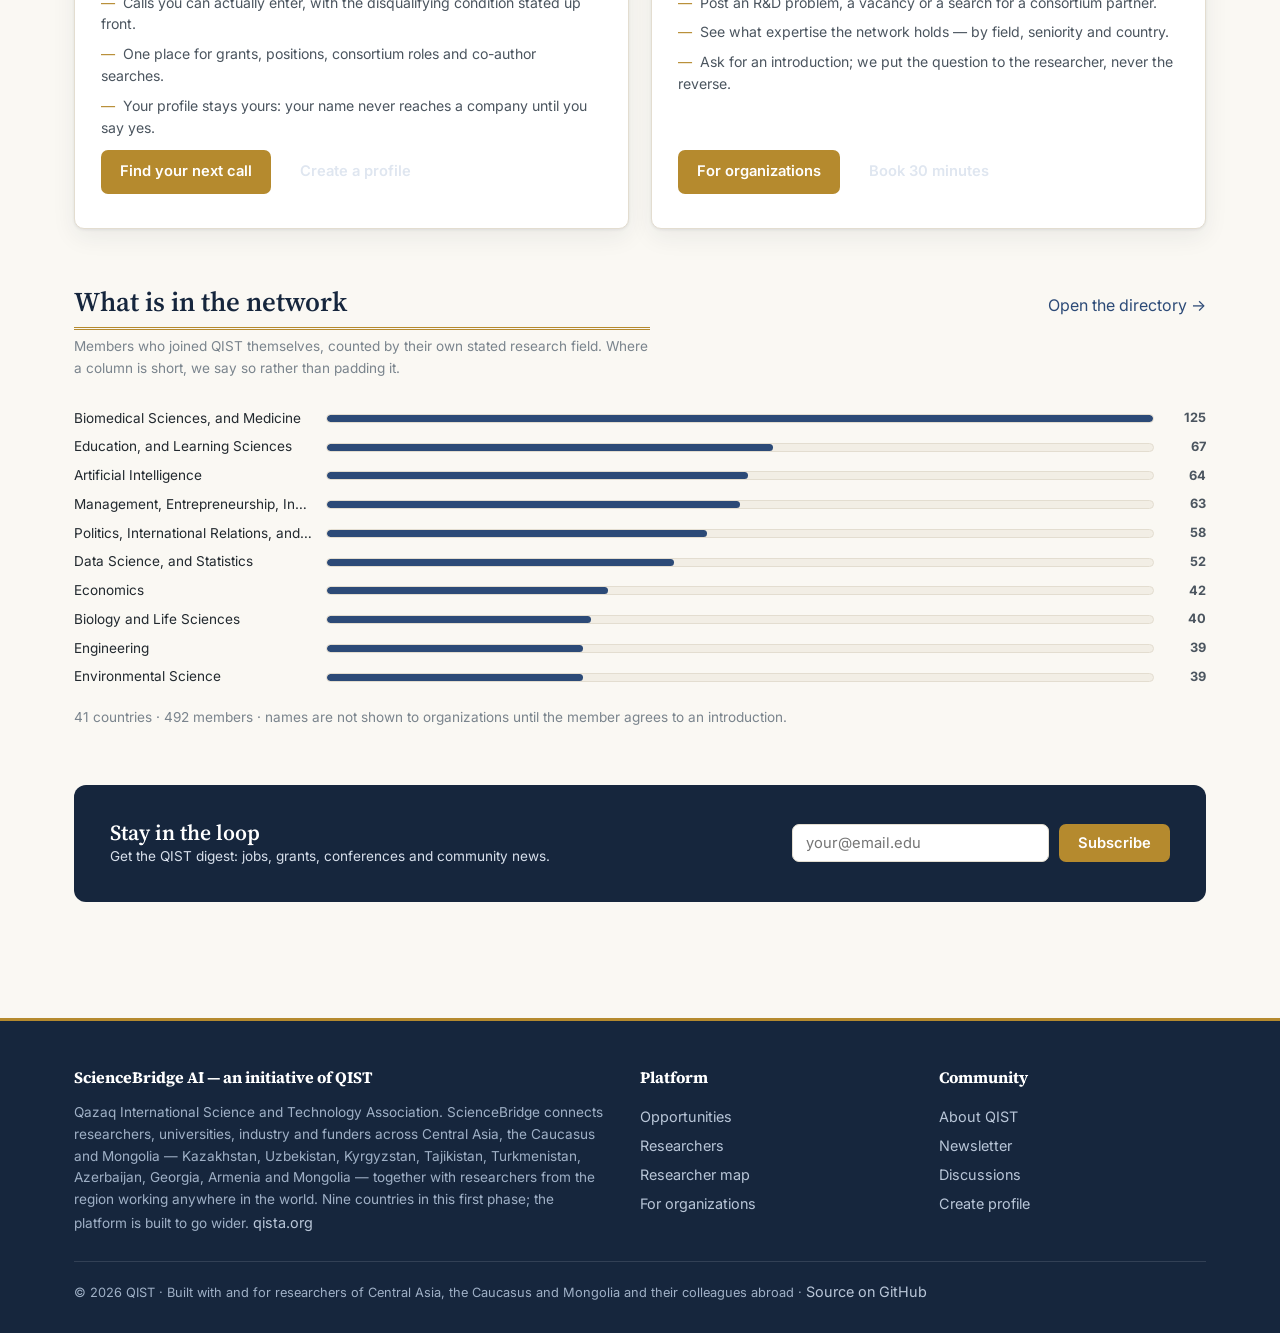
==== commit ba937799: "Add files via upload" ====
--- a/index.html
+++ b/index.html
@@ -8,7 +8,7 @@
 <link rel="icon" href="data:image/svg+xml,<svg xmlns='http://www.w3.org/2000/svg' viewBox='0 0 100 100'><circle cx='50' cy='50' r='46' fill='%2316263d' stroke='%23b58a2e' stroke-width='6'/><text x='50' y='66' font-size='48' text-anchor='middle' fill='%23f4e9d2' font-family='Georgia'>Q</text></svg>">
 <link rel="preconnect" href="https://fonts.googleapis.com">
 <link href="https://fonts.googleapis.com/css2?family=Source+Serif+4:ital,wght@0,400;0,600;0,700;1,400&family=Inter:wght@400;500;600;700&display=swap" rel="stylesheet">
-<link rel="stylesheet" href="assets/css/style.css?v=2026-09-19b">
+<link rel="stylesheet" href="assets/css/style.css?v=2026-09-19c">
 </head>
 <body>
 <header class="site-header" id="site-header"></header>
@@ -16,9 +16,9 @@
 <section class="hero">
   <div class="container hero-grid">
     <div class="hero-copy">
-      <span class="kicker">Science Bridge Project <span class="kicker-divider" aria-hidden="true">|</span> Qazaq International Science &amp; Technology Association</span>
+      <span class="kicker">ScienceBridge AI <span class="kicker-divider" aria-hidden="true">|</span> an initiative of the Qazaq International Science &amp; Technology Association</span>
       <h1>Find the <em class="hl">scientists</em><br>to solve your <em class="hl">R&amp;D needs</em>.</h1>
-      <p class="lead">An AI-powered scientific intelligence platform connecting scientists, universities, industry, startups, and governments. Discover experts. Build collaborations.</p>
+      <p class="lead">Researchers, universities, industry and funders across Central Asia, the Caucasus and Mongolia — and colleagues from the region working anywhere in the world. Nine countries in this first phase, built to go wider.</p>
 
       <form class="hero-search" id="hero-search" role="search">
         <svg aria-hidden="true" viewBox="0 0 24 24"><circle cx="11" cy="11" r="7"></circle><path d="m20 20-4-4"></path></svg>
@@ -59,67 +59,91 @@
   </div>
 </section>
 
+<!-- ================= the promise, demonstrated on real data =================
+     What replaced "What you can do here": a menu that repeated the navigation and told nobody
+     why to care. This section is the product doing its job on the calls that are open right
+     now. Change the country and the verdicts change, because they are read from the same
+     published sources the Opportunities page uses. -->
 <section class="section">
   <div class="container">
-    <div class="section-head"><h2 class="rule">What you can do here</h2></div>
-    <div class="grid grid-3">
-      <div class="card feature-card">
-        <div class="icon">🗺️</div>
-        <h3>Researcher map</h3>
-        <p class="small muted">See where Kazakhstani scholars work — from Astana to Boston to Tokyo — and discover who is near you.</p>
-        <p style="margin-top:10px"><a href="map.html">Open the map →</a></p>
-      </div>
-      <div class="card feature-card">
-        <div class="icon">🔎</div>
-        <h3>Find people</h3>
-        <p class="small muted">Search the directory by research topic, institution, country of work or years of experience.</p>
-        <p style="margin-top:10px"><a href="directory.html">Search the directory →</a></p>
-      </div>
-      <div class="card feature-card">
-        <div class="icon">🤝</div>
-        <h3>Academic matching</h3>
-        <p class="small muted">Describe your research interests and get matched with potential collaborators, mentors and co-authors.</p>
-        <p style="margin-top:10px"><a href="matching.html">Get matched →</a></p>
-      </div>
-      <div class="card feature-card">
-        <div class="icon">💼</div>
-        <h3>Jobs &amp; vacancies</h3>
-        <p class="small muted">Faculty openings, postdoc positions, PhD studentships and industry roles curated for our community.</p>
-        <p style="margin-top:10px"><a href="channels.html?c=jobs">Browse jobs →</a></p>
-      </div>
-      <div class="card feature-card">
-        <div class="icon">🏛️</div>
-        <h3>Grants &amp; funding</h3>
-        <p class="small muted">National and international funding calls, fellowships and travel grants — with deadlines at a glance.</p>
-        <p style="margin-top:10px"><a href="channels.html?c=grants">See open calls →</a></p>
-      </div>
-      <div class="card feature-card">
-        <div class="icon">📮</div>
-        <h3>QIST newsletter</h3>
-        <p class="small muted">A digest of community news, member achievements and the best opportunities, delivered regularly.</p>
-        <p style="margin-top:10px"><a href="newsletter.html">Read &amp; subscribe →</a></p>
-      </div>
-    </div>
-  </div>
-</section>
-
+    <div class="section-head">
+      <div>
+        <h2 class="rule">Before you spend a week on an application</h2>
+        <p class="small muted" style="margin-top:6px;max-width:64ch">
+          Every call carries a verdict for <i>your</i> country and career stage, counted from the
+          conditions the funder itself publishes — with the link it came from. Pick a country and
+          watch these three change.
+        </p>
+      </div>
+    </div>
+
+    <div class="demo-bar">
+      <label for="demo-country">I am based in</label>
+      <select id="demo-country" aria-label="Country"></select>
+      <label for="demo-stage">and I am a</label>
+      <select id="demo-stage">
+        <option value="phd_student">PhD candidate</option>
+        <option value="phd_plus" selected>PhD / Researcher</option>
+        <option value="postdoc_plus">Postdoc</option>
+        <option value="pi_only">Professor / PI</option>
+      </select>
+      <span class="demo-note">Three of <b id="demo-total">—</b> open calls, picked to show different sides of the check</span>
+    </div>
+
+    <div id="demo-list" class="grid grid-3"></div>
+    <p style="margin-top:16px"><a class="btn btn-primary" href="opportunities.html">See all open calls →</a></p>
+  </div>
+</section>
+
+<!-- ================= two doors ================= -->
+<section class="section" style="padding-top:0">
+  <div class="container">
+    <div class="grid grid-2">
+      <div class="card pad-lg door">
+        <h3>If you do research</h3>
+        <ul>
+          <li>Calls you can actually enter, with the disqualifying condition stated up front.</li>
+          <li>One place for grants, positions, consortium roles and co-author searches.</li>
+          <li>Your profile stays yours: your name never reaches a company until you say yes.</li>
+        </ul>
+        <div class="door-actions">
+          <a class="btn btn-primary" href="opportunities.html">Find your next call</a>
+          <a class="btn btn-ghost" href="login.html#register">Create a profile</a>
+        </div>
+      </div>
+      <div class="card pad-lg door">
+        <h3>If you run a lab, a company or a research office</h3>
+        <ul>
+          <li>Post an R&amp;D problem, a vacancy or a search for a consortium partner.</li>
+          <li>See what expertise the network holds — by field, seniority and country.</li>
+          <li>Ask for an introduction; we put the question to the researcher, never the reverse.</li>
+        </ul>
+        <div class="door-actions">
+          <a class="btn btn-primary" href="organizations.html">For organizations</a>
+          <a class="btn btn-ghost" href="organizations.html#talk">Book 30 minutes</a>
+        </div>
+      </div>
+    </div>
+  </div>
+</section>
+
+<!-- ================= what is in the network =================
+     Replaces "Featured researchers". Six names chosen by an unexplained flag proved nothing,
+     and parading names here contradicts the rule that organizations see no names at all
+     (DECISIONS.md D-34). Depth by field is the thing a visitor actually wants to know. -->
 <section class="section" style="padding-top:0">
   <div class="container">
     <div class="section-head">
-      <h2 class="rule">Latest opportunities</h2>
-      <a href="opportunities.html">All opportunities →</a>
-    </div>
-    <div id="recent-posts" class="grid grid-3"></div>
-  </div>
-</section>
-
-<section class="section" style="padding-top:0">
-  <div class="container">
-    <div class="section-head">
-      <h2 class="rule">Featured researchers</h2>
-      <a href="directory.html">Full directory →</a>
-    </div>
-    <div id="featured-people" class="grid grid-3"></div>
+      <div>
+        <h2 class="rule">What is in the network</h2>
+        <p class="small muted" style="margin-top:6px;max-width:64ch">
+          Members who joined QIST themselves, counted by their own stated research field.
+          Where a column is short, we say so rather than padding it.
+        </p>
+      </div>
+      <a href="directory.html">Open the directory →</a>
+    </div>
+    <div id="depth" class="depth"></div>
   </div>
 </section>
 
@@ -140,8 +164,8 @@
 
 <footer class="site-footer" id="site-footer"></footer>
 
-<script src="assets/js/app.js?v=2026-09-19b"></script>
-<script src="assets/js/globe.js?v=2026-09-19b"></script>
+<script src="assets/js/app.js?v=2026-09-19c"></script>
+<script src="assets/js/globe.js?v=2026-09-19c"></script>
 <script>
 (async () => {
   await QIST.boot('index.html');
@@ -177,26 +201,78 @@
   document.getElementById('st-topics').textContent = fieldsWithPeople;
   document.getElementById('st-posts').textContent = active.length;
 
-  const soon = [...active].sort((a, b) => {
+  /* ---------- the live demo ----------
+     Three calls closing soonest, scored against whatever country and stage the visitor picks.
+     This is the same QIST.matchOpportunity() the Opportunities page uses — if it is wrong here
+     it is wrong there, which is the point of showing it on the front page. */
+  const elig = await QIST.getEligibility();
+  const demoCountry = document.getElementById('demo-country');
+  const demoStage = document.getElementById('demo-stage');
+  QIST.fillCountrySelect(demoCountry, elig, 'KZ');
+  document.getElementById('demo-total').textContent = active.length;
+
+  /* Which three calls to show.
+     Sorting purely by deadline gave three calls that are open to any nationality, so the
+     country selector changed nothing and the demonstration demonstrated nothing — while being
+     perfectly correct. So: the soonest overall, then the soonest whose verdict actually depends
+     on the country, then the soonest with a career-stage bar. Each is a real open call and each
+     shows a different edge of the check. */
+  const byDeadline = [...active].sort((a, b) => {
     if (!a.deadline) return 1; if (!b.deadline) return -1;
     return a.deadline.localeCompare(b.deadline);
-  }).slice(0, 3);
-  document.getElementById('recent-posts').innerHTML = soon.length ? soon.map(o => `
-    <div class="card">
-      <div class="post" style="border:0;box-shadow:none;padding:0;margin:0">
-        <div class="meta"><span class="badge">${QIST.esc(QIST.OPPORTUNITY_TYPES[o.type] || o.type)}</span>${
-          o.deadline ? `<span class="deadline">by ${QIST.esc(o.deadline)}</span>` : '<span>no deadline</span>'}</div>
-        <h3><a href="opportunities.html">${QIST.esc(o.title)}</a></h3>
-        <p class="small muted">${QIST.esc((o.summary || '').slice(0, 130))}…</p>
-      </div>
-    </div>`).join('')
-    : `<div class="card"><p class="small muted">No active opportunities right now — we are adding them.</p></div>`;
-
-  const featured = [...people].sort((a, b) => (b.featured || 0) - (a.featured || 0)).slice(0, 6);
-  document.getElementById('featured-people').innerHTML =
-    featured.map(p => QIST.personCard(p)).join('');
-  document.querySelectorAll('#featured-people .person-card').forEach(el =>
-    el.addEventListener('click', () => location.href = 'directory.html?person=' + el.dataset.id));
+  });
+  const countrySensitive = o => {
+    const e = o.eligibility || {};
+    return (e.programme && e.programme !== 'open') ||
+           (e.countries_allowed || []).length > 0 || (e.countries_excluded || []).length > 0;
+  };
+  const soon = [];
+  const take = pred => { const o = byDeadline.find(x => pred(x) && !soon.includes(x)); if (o) soon.push(o); };
+  take(() => true);
+  take(countrySensitive);
+  take(o => o.career_stage && o.career_stage !== 'any');
+  while (soon.length < 3 && soon.length < byDeadline.length) take(() => true);
+
+  function drawDemo() {
+    const profile = { country: demoCountry.value, stage: demoStage.value, fields: [], methods: [] };
+    document.getElementById('demo-list').innerHTML = soon.length ? soon.map(o => {
+      const m = QIST.matchOpportunity(o, profile, elig);
+      const blocker = m.criteria.find(x => x.blocking && !x.ok && !x.unknown);
+      return `<div class="card demo-card demo-${m.tone}">
+        <div class="meta">
+          <span class="badge">${QIST.esc(QIST.OPPORTUNITY_TYPES[o.type] || o.type)}</span>
+          ${o.deadline ? `<span class="deadline">in ${QIST.daysLeft(o)} days</span>` : '<span>no deadline</span>'}
+        </div>
+        <h3><a href="opportunities.html?country=${encodeURIComponent(profile.country)}&stage=${encodeURIComponent(profile.stage)}#opp-${QIST.esc(o.id)}">${QIST.esc(o.title)}</a></h3>
+        <p class="small muted">${QIST.esc(o.organization)}</p>
+        <div class="demo-score">
+          <div class="match-bar"><i style="width:${m.pct}%"></i></div>
+          <b>${m.met}/${m.total}</b>
+        </div>
+        <p class="demo-line">${QIST.esc(blocker ? blocker.detail : m.verdict)}</p>
+      </div>`;
+    }).join('')
+      : '<div class="card"><p class="small muted">No open calls right now — we are adding them.</p></div>';
+  }
+  [demoCountry, demoStage].forEach(el => el.addEventListener('change', drawDemo));
+  drawDemo();
+
+  /* ---------- depth of the network, by field, no names ---------- */
+  const counts = QIST.fieldCounts(unique);
+  const top = Object.entries(counts)
+    .filter(([f]) => f !== 'Other Research Area')
+    .sort((a, b) => b[1] - a[1]).slice(0, 10);
+  const max = top.length ? top[0][1] : 1;
+  document.getElementById('depth').innerHTML = top.map(([f, n]) => `
+    <div class="depth-row">
+      <span class="depth-label">${QIST.esc(f)}</span>
+      <span class="depth-bar"><i style="width:${Math.round((n / max) * 100)}%"></i></span>
+      <span class="depth-n">${n}</span>
+    </div>`).join('') +
+    `<p class="small muted" style="margin-top:12px">
+       ${new Set(unique.map(p => p.country).filter(Boolean)).size} countries ·
+       ${unique.length} members · names are not shown to organizations until the member agrees
+       to an introduction.</p>`;
 
   /* Pilot sign-up. This used to save the address into the visitor's own localStorage,
      which meant it never reached us. Now it posts to the configured endpoint, and if
--- a/assets/css/style.css
+++ b/assets/css/style.css
@@ -603,3 +603,116 @@
   .org-jump { flex-direction: column; align-items: stretch; }
   .org-jump .btn { text-align: center; }
 }
+
+/* ================= brand lockup =================
+   "by QIST" is an attribution line under the product name, not a badge. It used to be a
+   bordered pill, which read as a separate object glued to the word. */
+.brand-lockup { display: flex; flex-direction: column; line-height: 1.05; }
+.brand-name { font-family: var(--serif); font-size: 1.24rem; font-weight: 700; letter-spacing: .3px; }
+.brand-by {
+  font-family: var(--sans); font-size: .62rem; font-weight: 600; letter-spacing: .17em;
+  text-transform: uppercase; color: rgba(244,233,210,.66); margin-top: 3px;
+  border: 0; padding: 0; background: none;
+}
+.brand:hover .brand-by { color: var(--gold-soft); }
+@media (max-width: 720px) { .brand-name { font-size: 1.05rem; } .brand-by { font-size: .56rem; } }
+
+/* ================= match analysis =================
+   A counted score, a sentence, and the rows it was counted from. The bar is the same width
+   for every card so cards can be compared down the page at a glance. */
+.match { border: 1px solid var(--line); border-radius: 10px; margin: 14px 0; background: var(--paper); overflow: hidden; }
+.match-ok   { border-left: 4px solid var(--teal); }
+.match-warn { border-left: 4px solid var(--gold); }
+.match-bad  { border-left: 4px solid var(--red); }
+
+.match-head { display: grid; grid-template-columns: auto 1fr; gap: 6px 16px; align-items: center; padding: 13px 15px; }
+.match-score { display: flex; align-items: baseline; gap: 8px; grid-row: span 2; }
+.match-score b { font-family: var(--serif); font-size: 1.7rem; font-weight: 700; color: var(--ink); line-height: 1; }
+.match-score b span { font-size: 1rem; font-weight: 400; color: var(--ink-faint); }
+.match-pct { font-size: .78rem; font-weight: 700; color: var(--ink-faint); letter-spacing: .04em; }
+.match-bar { height: 7px; border-radius: 99px; background: var(--paper-2); overflow: hidden; border: 1px solid var(--line); }
+.match-bar i { display: block; height: 100%; border-radius: 99px; }
+.match-ok   .match-bar i { background: var(--teal); }
+.match-warn .match-bar i { background: var(--gold); }
+.match-bad  .match-bar i { background: var(--red); }
+.match-verdict { font-size: .86rem; line-height: 1.5; color: var(--ink); margin: 0; }
+.match-bad .match-verdict { color: #7a2626; font-weight: 500; }
+
+.match-why { border-top: 1px solid var(--line); }
+.match-why summary {
+  cursor: pointer; padding: 9px 15px; font-size: .79rem; font-weight: 600;
+  color: var(--ink-soft); list-style: none; user-select: none;
+}
+.match-why summary::-webkit-details-marker { display: none; }
+.match-why summary::before { content: "▸ "; color: var(--gold); font-weight: 700; }
+.match-why[open] summary::before { content: "▾ "; }
+.match-why summary:hover { color: var(--gold); background: var(--paper-2); }
+.match-why .opp-elig { margin: 0; border: 0; border-radius: 0; background: var(--card); }
+.match-why .opp-elig-row .k i { font-style: italic; font-weight: 400; color: var(--ink-faint); }
+.opp-src-inline { font-size: .76rem; white-space: nowrap; }
+.match-caveat { font-size: .76rem; line-height: 1.5; color: var(--ink-faint); margin-top: 10px; padding-top: 9px; border-top: 1px dashed var(--line); }
+
+@media (max-width: 560px) {
+  .match-head { grid-template-columns: 1fr; }
+  .match-score { grid-row: auto; }
+}
+
+/* Anonymous capability card — organizations see what a person can do, never who they are. */
+.anon-card { text-align: left; display: flex; flex-direction: column; gap: 10px; }
+.anon-top { display: flex; align-items: center; gap: 12px; }
+.anon-mask {
+  width: 44px; height: 44px; flex: none; border-radius: 50%;
+  background: repeating-linear-gradient(45deg, var(--paper-2), var(--paper-2) 4px, var(--line) 4px, var(--line) 8px);
+  color: var(--ink-faint); display: flex; align-items: center; justify-content: center;
+  font-weight: 700; letter-spacing: .1em; font-size: .8rem;
+}
+.anon-card h3 { font-size: .98rem; line-height: 1.3; margin: 0; }
+.anon-meta { font-size: .78rem; color: var(--ink-faint); margin-top: 3px; }
+.anon-note { font-size: .74rem; color: var(--ink-faint); line-height: 1.45; font-style: italic; }
+.anon-card .org-card-foot { margin-top: auto; }
+
+/* ================= home page: live demo, doors, network depth ================= */
+.demo-bar {
+  display: flex; align-items: center; gap: 10px; flex-wrap: wrap;
+  background: var(--paper-2); border: 1px solid var(--line); border-radius: 10px;
+  padding: 12px 15px; margin-bottom: 18px; font-size: .86rem; color: var(--ink-soft);
+}
+.demo-bar select {
+  font: inherit; font-size: .86rem; padding: 6px 9px; border: 1px solid var(--line);
+  border-radius: 7px; background: var(--card); color: var(--ink); max-width: 100%; min-width: 0;
+}
+.demo-note { margin-left: auto; font-size: .78rem; color: var(--ink-faint); }
+
+.demo-card { text-align: left; display: flex; flex-direction: column; gap: 9px; border-top: 3px solid var(--line); }
+.demo-ok   { border-top-color: var(--teal); }
+.demo-warn { border-top-color: var(--gold); }
+.demo-bad  { border-top-color: var(--red); }
+.demo-card h3 { font-size: 1rem; line-height: 1.35; margin: 0; }
+.demo-card .meta { display: flex; gap: 8px; align-items: center; flex-wrap: wrap; }
+.demo-score { display: flex; align-items: center; gap: 10px; margin-top: auto; }
+.demo-score .match-bar { flex: 1; }
+.demo-score b { font-size: .84rem; color: var(--ink-soft); white-space: nowrap; }
+.demo-ok   .match-bar i { background: var(--teal); }
+.demo-warn .match-bar i { background: var(--gold); }
+.demo-bad  .match-bar i { background: var(--red); }
+.demo-line { font-size: .8rem; line-height: 1.5; color: var(--ink-soft); margin: 0; }
+.demo-bad .demo-line { color: #7a2626; }
+
+.door { text-align: left; display: flex; flex-direction: column; gap: 12px; }
+.door h3 { font-size: 1.08rem; }
+.door ul { list-style: none; display: flex; flex-direction: column; gap: 8px; font-size: .88rem; line-height: 1.55; color: var(--ink-soft); }
+.door li::before { content: "—"; color: var(--gold); margin-right: 8px; }
+.door-actions { display: flex; gap: 10px; flex-wrap: wrap; margin-top: auto; }
+
+.depth { display: flex; flex-direction: column; gap: 7px; }
+.depth-row { display: grid; grid-template-columns: minmax(0, 15rem) 1fr auto; gap: 12px; align-items: center; }
+.depth-label { font-size: .85rem; color: var(--ink); overflow: hidden; text-overflow: ellipsis; white-space: nowrap; }
+.depth-bar { height: 9px; background: var(--paper-2); border: 1px solid var(--line); border-radius: 99px; overflow: hidden; }
+.depth-bar i { display: block; height: 100%; background: var(--navy-3); border-radius: 99px; }
+.depth-n { font-size: .8rem; font-weight: 700; color: var(--ink-soft); min-width: 2.5rem; text-align: right; }
+
+@media (max-width: 640px) {
+  .demo-note { margin-left: 0; flex-basis: 100%; }
+  .depth-row { grid-template-columns: 1fr auto; }
+  .depth-bar { grid-column: 1 / -1; }
+}
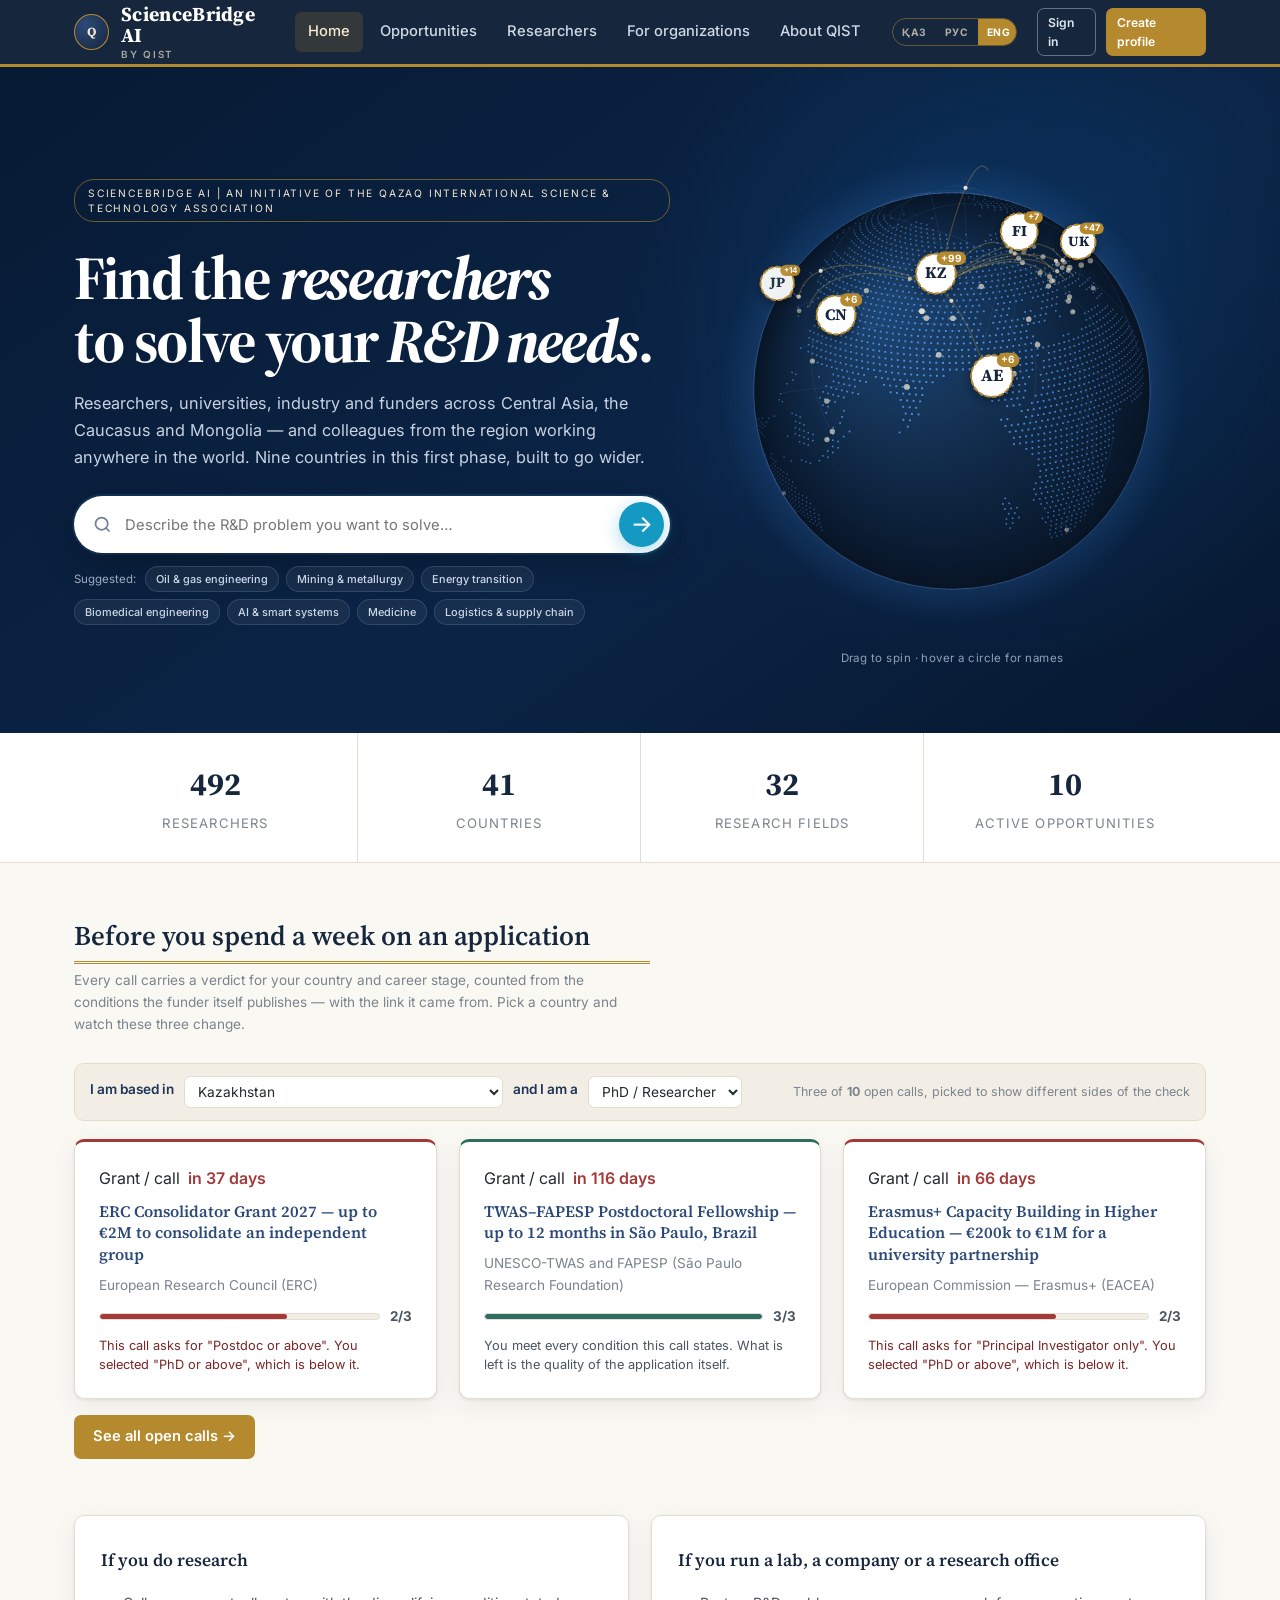
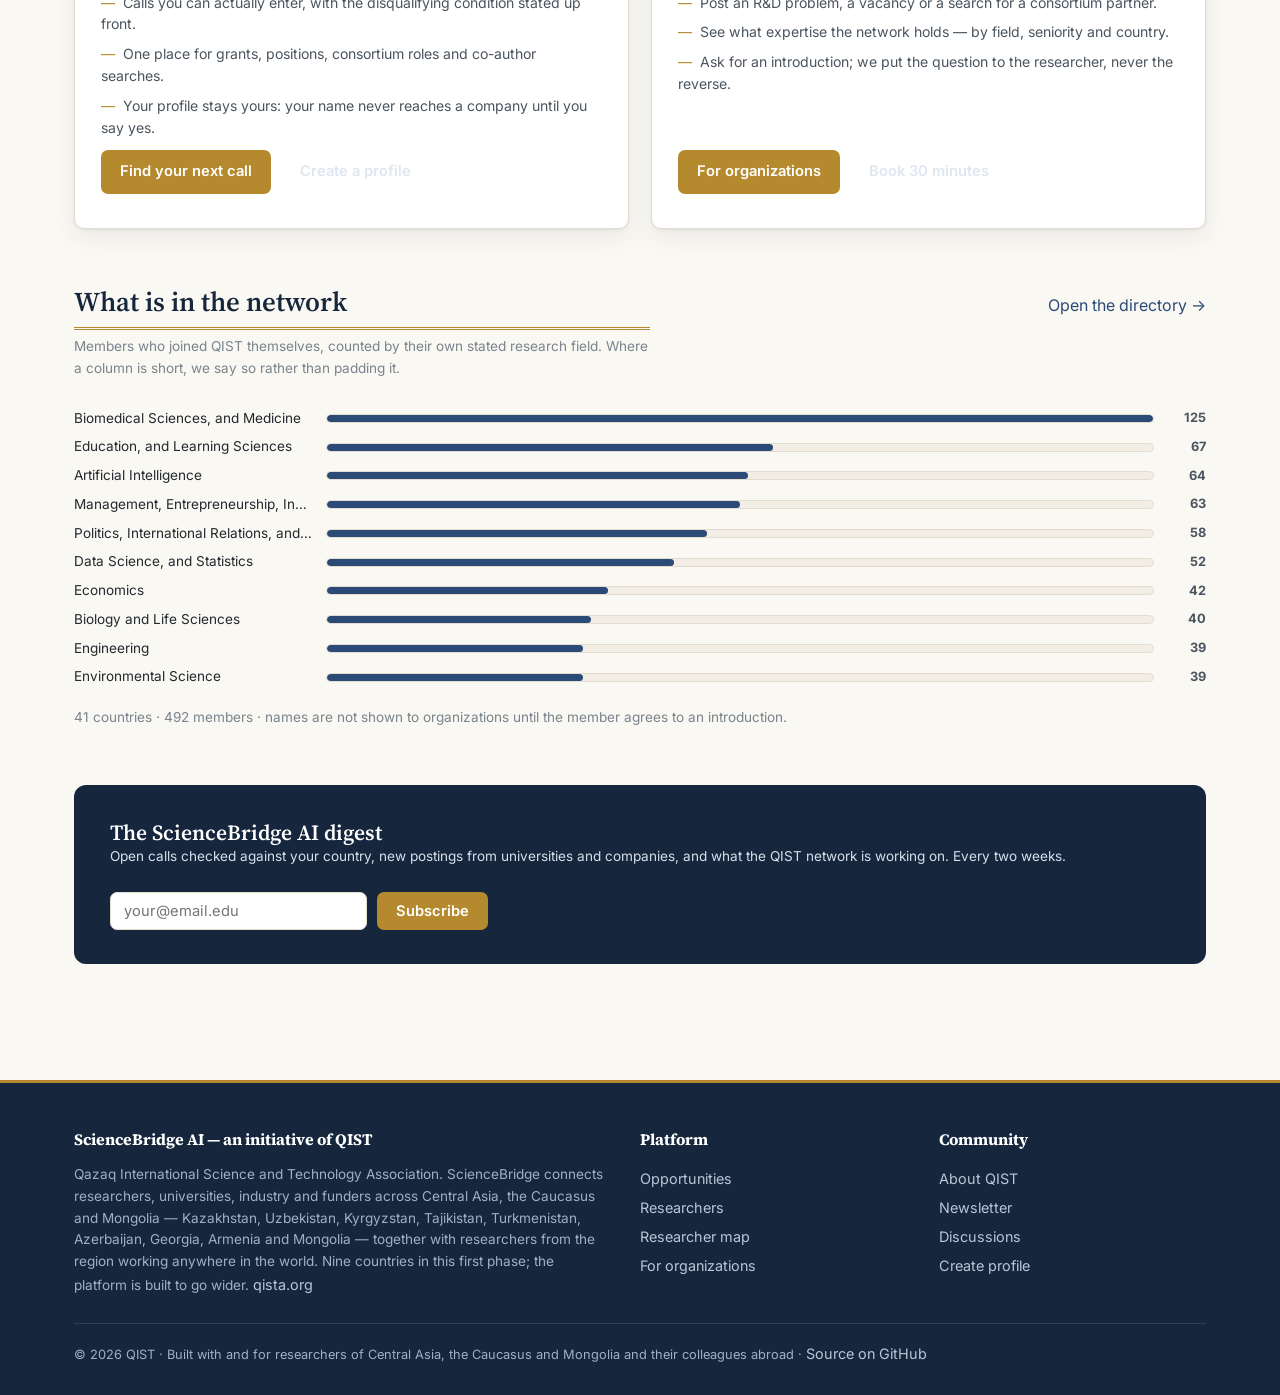
==== commit 918e29a2: "Add files via upload" ====
--- a/index.html
+++ b/index.html
@@ -8,7 +8,7 @@
 <link rel="icon" href="data:image/svg+xml,<svg xmlns='http://www.w3.org/2000/svg' viewBox='0 0 100 100'><circle cx='50' cy='50' r='46' fill='%2316263d' stroke='%23b58a2e' stroke-width='6'/><text x='50' y='66' font-size='48' text-anchor='middle' fill='%23f4e9d2' font-family='Georgia'>Q</text></svg>">
 <link rel="preconnect" href="https://fonts.googleapis.com">
 <link href="https://fonts.googleapis.com/css2?family=Source+Serif+4:ital,wght@0,400;0,600;0,700;1,400&family=Inter:wght@400;500;600;700&display=swap" rel="stylesheet">
-<link rel="stylesheet" href="assets/css/style.css?v=2026-09-19c">
+<link rel="stylesheet" href="assets/css/style.css?v=2026-09-20a">
 </head>
 <body>
 <header class="site-header" id="site-header"></header>
@@ -16,46 +16,46 @@
 <section class="hero">
   <div class="container hero-grid">
     <div class="hero-copy">
-      <span class="kicker">ScienceBridge AI <span class="kicker-divider" aria-hidden="true">|</span> an initiative of the Qazaq International Science &amp; Technology Association</span>
-      <h1>Find the <em class="hl">scientists</em><br>to solve your <em class="hl">R&amp;D needs</em>.</h1>
-      <p class="lead">Researchers, universities, industry and funders across Central Asia, the Caucasus and Mongolia — and colleagues from the region working anywhere in the world. Nine countries in this first phase, built to go wider.</p>
+      <span class="kicker" data-i18n="home.kicker"></span>
+      <h1 data-i18n-html="home.h1"></h1>
+      <p class="lead" data-i18n="home.lead"></p>
 
       <form class="hero-search" id="hero-search" role="search">
         <svg aria-hidden="true" viewBox="0 0 24 24"><circle cx="11" cy="11" r="7"></circle><path d="m20 20-4-4"></path></svg>
-        <label class="sr-only" for="hero-query">Describe the R&amp;D problem you want to solve</label>
-        <input id="hero-query" name="q" type="text" placeholder="Describe the R&amp;D problem you want to solve…" autocomplete="off">
-        <button type="submit" aria-label="Search for scientists">→</button>
+        <label class="sr-only" for="hero-query" data-i18n="home.search.ph"></label>
+        <input id="hero-query" name="q" type="text" data-i18n-attr="placeholder:home.search.ph" autocomplete="off">
+        <button type="submit" data-i18n-attr="aria-label:home.search.aria">→</button>
       </form>
 
-      <div class="hero-suggestions" aria-label="Suggested research areas">
-        <span>Suggested:</span>
-        <button type="button" data-query="Oil &amp; gas engineering">Oil &amp; gas engineering</button>
-        <button type="button" data-query="Mining &amp; metallurgy">Mining &amp; metallurgy</button>
-        <button type="button" data-query="Energy transition">Energy transition</button>
-        <button type="button" data-query="Biomedical engineering">Biomedical engineering</button>
-        <button type="button" data-query="Artificial intelligence smart systems">AI &amp; smart systems</button>
-        <button type="button" data-query="Medicine">Medicine</button>
-        <button type="button" data-query="Logistics supply chain">Logistics &amp; supply chain</button>
+      <div class="hero-suggestions">
+        <span data-i18n="home.suggested">Suggested:</span>
+        <button type="button" data-query="Oil &amp; gas engineering" data-i18n="home.chip.oil"></button>
+        <button type="button" data-query="Mining &amp; metallurgy" data-i18n="home.chip.mining"></button>
+        <button type="button" data-query="Energy transition" data-i18n="home.chip.energy"></button>
+        <button type="button" data-query="Biomedical engineering" data-i18n="home.chip.biomed"></button>
+        <button type="button" data-query="Artificial intelligence smart systems" data-i18n="home.chip.ai"></button>
+        <button type="button" data-query="Medicine" data-i18n="home.chip.med"></button>
+        <button type="button" data-query="Logistics supply chain" data-i18n="home.chip.log"></button>
       </div>
     </div>
 
     <div class="science-globe" id="globe-view">
       <div class="globe-stage">
         <canvas id="globe" role="img"
-                aria-label="Rotating globe showing where researchers in the QIST network are based"></canvas>
+                aria-label="ScienceBridge AI"></canvas>
         <div class="globe-tip" id="globe-tip"></div>
       </div>
-      <p class="globe-hint">Drag to spin &middot; hover a circle for names</p>
+      <p class="globe-hint" data-i18n="home.globe.hint"></p>
     </div>
   </div>
 </section>
 
 <section class="stats-band">
   <div class="container" id="stats">
-    <div class="stat"><b id="st-people">—</b><span>Researchers</span></div>
-    <div class="stat"><b id="st-countries">—</b><span>Countries</span></div>
-    <div class="stat"><b id="st-topics">—</b><span>Research fields</span></div>
-    <div class="stat"><b id="st-posts">—</b><span>Active opportunities</span></div>
+    <div class="stat"><b id="st-people">—</b><span data-i18n="home.stat.people">Researchers</span></div>
+    <div class="stat"><b id="st-countries">—</b><span data-i18n="home.stat.countries">Countries</span></div>
+    <div class="stat"><b id="st-topics">—</b><span data-i18n="home.stat.fields">Research fields</span></div>
+    <div class="stat"><b id="st-posts">—</b><span data-i18n="home.stat.opps">Active opportunities</span></div>
   </div>
 </section>
 
@@ -68,30 +68,26 @@
   <div class="container">
     <div class="section-head">
       <div>
-        <h2 class="rule">Before you spend a week on an application</h2>
-        <p class="small muted" style="margin-top:6px;max-width:64ch">
-          Every call carries a verdict for <i>your</i> country and career stage, counted from the
-          conditions the funder itself publishes — with the link it came from. Pick a country and
-          watch these three change.
-        </p>
+        <h2 class="rule" data-i18n="home.demo.h2"></h2>
+        <p class="small muted" style="margin-top:6px;max-width:64ch" data-i18n="home.demo.lede"></p>
       </div>
     </div>
 
     <div class="demo-bar">
-      <label for="demo-country">I am based in</label>
-      <select id="demo-country" aria-label="Country"></select>
-      <label for="demo-stage">and I am a</label>
+      <label for="demo-country" data-i18n="home.demo.basedin"></label>
+      <select id="demo-country" data-i18n-attr="aria-label:common.country"></select>
+      <label for="demo-stage" data-i18n="home.demo.andiam"></label>
       <select id="demo-stage">
-        <option value="phd_student">PhD candidate</option>
-        <option value="phd_plus" selected>PhD / Researcher</option>
-        <option value="postdoc_plus">Postdoc</option>
-        <option value="pi_only">Professor / PI</option>
+        <option value="phd_student" data-i18n="opp.stage.phd_student"></option>
+        <option value="phd_plus" selected data-i18n="opp.stage.phd_plus"></option>
+        <option value="postdoc_plus" data-i18n="opp.stage.postdoc_plus"></option>
+        <option value="pi_only" data-i18n="opp.stage.pi_only"></option>
       </select>
-      <span class="demo-note">Three of <b id="demo-total">—</b> open calls, picked to show different sides of the check</span>
+      <span class="demo-note" id="demo-note"></span>
     </div>
 
     <div id="demo-list" class="grid grid-3"></div>
-    <p style="margin-top:16px"><a class="btn btn-primary" href="opportunities.html">See all open calls →</a></p>
+    <p style="margin-top:16px"><a class="btn btn-primary" href="opportunities.html" data-i18n="home.demo.all"></a></p>
   </div>
 </section>
 
@@ -100,27 +96,27 @@
   <div class="container">
     <div class="grid grid-2">
       <div class="card pad-lg door">
-        <h3>If you do research</h3>
+        <h3 data-i18n="home.door1.h"></h3>
         <ul>
-          <li>Calls you can actually enter, with the disqualifying condition stated up front.</li>
-          <li>One place for grants, positions, consortium roles and co-author searches.</li>
-          <li>Your profile stays yours: your name never reaches a company until you say yes.</li>
+          <li data-i18n="home.door1.a"></li>
+          <li data-i18n="home.door1.b"></li>
+          <li data-i18n="home.door1.c"></li>
         </ul>
         <div class="door-actions">
-          <a class="btn btn-primary" href="opportunities.html">Find your next call</a>
-          <a class="btn btn-ghost" href="login.html#register">Create a profile</a>
+          <a class="btn btn-primary" href="opportunities.html" data-i18n="home.door1.cta"></a>
+          <a class="btn btn-ghost" href="login.html#register" data-i18n="home.door1.cta2"></a>
         </div>
       </div>
       <div class="card pad-lg door">
-        <h3>If you run a lab, a company or a research office</h3>
+        <h3 data-i18n="home.door2.h"></h3>
         <ul>
-          <li>Post an R&amp;D problem, a vacancy or a search for a consortium partner.</li>
-          <li>See what expertise the network holds — by field, seniority and country.</li>
-          <li>Ask for an introduction; we put the question to the researcher, never the reverse.</li>
+          <li data-i18n="home.door2.a"></li>
+          <li data-i18n="home.door2.b"></li>
+          <li data-i18n="home.door2.c"></li>
         </ul>
         <div class="door-actions">
-          <a class="btn btn-primary" href="organizations.html">For organizations</a>
-          <a class="btn btn-ghost" href="organizations.html#talk">Book 30 minutes</a>
+          <a class="btn btn-primary" href="organizations.html" data-i18n="home.door2.cta"></a>
+          <a class="btn btn-ghost" href="organizations.html#talk" data-i18n="home.door2.cta2"></a>
         </div>
       </div>
     </div>
@@ -135,13 +131,10 @@
   <div class="container">
     <div class="section-head">
       <div>
-        <h2 class="rule">What is in the network</h2>
-        <p class="small muted" style="margin-top:6px;max-width:64ch">
-          Members who joined QIST themselves, counted by their own stated research field.
-          Where a column is short, we say so rather than padding it.
-        </p>
-      </div>
-      <a href="directory.html">Open the directory →</a>
+        <h2 class="rule" data-i18n="home.depth.h2"></h2>
+        <p class="small muted" style="margin-top:6px;max-width:64ch" data-i18n="home.depth.lede"></p>
+      </div>
+      <a href="directory.html" data-i18n="home.depth.open"></a>
     </div>
     <div id="depth" class="depth"></div>
   </div>
@@ -151,12 +144,12 @@
   <div class="container">
     <div class="newsletter-cta" id="pilot">
       <div>
-        <h3>Stay in the loop</h3>
-        <p class="small">Get the QIST digest: jobs, grants, conferences and community news.</p>
+        <h3 data-i18n="home.cta.h"></h3>
+        <p class="small" data-i18n="home.cta.p"></p>
       </div>
       <form id="cta-subscribe" style="display:flex;gap:10px;flex-wrap:wrap">
-        <input type="email" required placeholder="your@email.edu" id="cta-email" style="min-width:240px">
-        <button class="btn btn-primary" type="submit">Subscribe</button>
+        <input type="email" required data-i18n-attr="placeholder:home.cta.ph" id="cta-email" style="min-width:240px">
+        <button class="btn btn-primary" type="submit" data-i18n="home.cta.btn"></button>
       </form>
     </div>
   </div>
@@ -164,8 +157,9 @@
 
 <footer class="site-footer" id="site-footer"></footer>
 
-<script src="assets/js/app.js?v=2026-09-19c"></script>
-<script src="assets/js/globe.js?v=2026-09-19c"></script>
+<script src="assets/js/i18n.js?v=2026-09-20a"></script>
+<script src="assets/js/app.js?v=2026-09-20a"></script>
+<script src="assets/js/globe.js?v=2026-09-20a"></script>
 <script>
 (async () => {
   await QIST.boot('index.html');
@@ -209,7 +203,7 @@
   const demoCountry = document.getElementById('demo-country');
   const demoStage = document.getElementById('demo-stage');
   QIST.fillCountrySelect(demoCountry, elig, 'KZ');
-  document.getElementById('demo-total').textContent = active.length;
+  document.getElementById('demo-note').innerHTML = QIST.t('home.demo.note', { n: `<b>${active.length}</b>` });
 
   /* Which three calls to show.
      Sorting purely by deadline gave three calls that are open to any nationality, so the
@@ -241,7 +235,7 @@
       return `<div class="card demo-card demo-${m.tone}">
         <div class="meta">
           <span class="badge">${QIST.esc(QIST.OPPORTUNITY_TYPES[o.type] || o.type)}</span>
-          ${o.deadline ? `<span class="deadline">in ${QIST.daysLeft(o)} days</span>` : '<span>no deadline</span>'}
+          ${o.deadline ? `<span class="deadline">${QIST.t('opp.deadline.days', { n: QIST.daysLeft(o) })}</span>` : `<span>${QIST.t('opp.nodeadline')}</span>`}
         </div>
         <h3><a href="opportunities.html?country=${encodeURIComponent(profile.country)}&stage=${encodeURIComponent(profile.stage)}#opp-${QIST.esc(o.id)}">${QIST.esc(o.title)}</a></h3>
         <p class="small muted">${QIST.esc(o.organization)}</p>
@@ -252,7 +246,7 @@
         <p class="demo-line">${QIST.esc(blocker ? blocker.detail : m.verdict)}</p>
       </div>`;
     }).join('')
-      : '<div class="card"><p class="small muted">No open calls right now — we are adding them.</p></div>';
+      : `<div class="card"><p class="small muted">${QIST.t('home.demo.empty')}</p></div>`;
   }
   [demoCountry, demoStage].forEach(el => el.addEventListener('change', drawDemo));
   drawDemo();
@@ -269,10 +263,8 @@
       <span class="depth-bar"><i style="width:${Math.round((n / max) * 100)}%"></i></span>
       <span class="depth-n">${n}</span>
     </div>`).join('') +
-    `<p class="small muted" style="margin-top:12px">
-       ${new Set(unique.map(p => p.country).filter(Boolean)).size} countries ·
-       ${unique.length} members · names are not shown to organizations until the member agrees
-       to an introduction.</p>`;
+    `<p class="small muted" style="margin-top:12px">${QIST.t('home.depth.note', {
+       countries: new Set(unique.map(p => p.country).filter(Boolean)).size, people: unique.length })}</p>`;
 
   /* Pilot sign-up. This used to save the address into the visitor's own localStorage,
      which meant it never reached us. Now it posts to the configured endpoint, and if
@@ -283,27 +275,26 @@
 
   if (!QIST.SIGNUP_ENDPOINT) {
     emailInput.disabled = true;
-    emailInput.placeholder = 'sign-ups are not wired up yet';
+    emailInput.placeholder = '—';
     btn.disabled = true;
-    btn.textContent = 'Soon';
+    btn.textContent = '—';
     form.insertAdjacentHTML('afterend',
       '<p class="small" style="color:#9eacc0;margin-top:10px;flex-basis:100%">' +
-      'Sign-ups are not wired up yet — we will not collect addresses into a place we cannot read them from. ' +
-      'Set <code>QIST.SIGNUP_ENDPOINT</code> in <code>assets/js/app.js</code>; see the README.</p>');
+      QIST.t('home.cta.off') + '</p>');
   } else {
     form.addEventListener('submit', async e => {
       e.preventDefault();
       const email = emailInput.value.trim();
       if (!email) return;
-      btn.disabled = true; btn.textContent = 'Sending…';
+      btn.disabled = true; btn.textContent = QIST.t('common.sending');
       const res = await QIST.submitForm(QIST.SIGNUP_ENDPOINT, {
         _subject: 'ScienceBridge pilot sign-up',
         kind: 'pilot_signup', email, at: new Date().toISOString()
       });
       if (res.ok) {
-        form.innerHTML = '<p style="color:#f4e9d2;margin:0">You are on the list. The first digest arrives once we have a selection that fits your profile.</p>';
+        form.innerHTML = `<p style="color:#f4e9d2;margin:0">${QIST.t('home.cta.ok')}</p>`;
       } else {
-        btn.disabled = false; btn.textContent = 'Subscribe';
+        btn.disabled = false; btn.textContent = QIST.t('home.cta.btn');
         QIST.toast('Could not send. Please try again.');
       }
     });
--- a/assets/css/style.css
+++ b/assets/css/style.css
@@ -716,3 +716,62 @@
   .depth-row { grid-template-columns: 1fr auto; }
   .depth-bar { grid-column: 1 / -1; }
 }
+
+/* ================= language switcher =================
+   Three codes in the header. Small, always visible, current one marked — a reader who cannot
+   read the interface must be able to find this without reading the interface. */
+.lang-switch { display: inline-flex; border: 1px solid rgba(181,138,46,.5); border-radius: 999px; overflow: hidden; margin-right: 10px; }
+.lang-opt {
+  font: inherit; font-family: var(--sans); font-size: .64rem; font-weight: 700; letter-spacing: .06em;
+  padding: 5px 9px; border: 0; background: transparent; color: rgba(244,233,210,.7); cursor: pointer;
+}
+.lang-opt:hover { color: var(--gold-soft); background: rgba(181,138,46,.16); }
+.lang-opt.is-on { background: var(--gold); color: #fff; }
+@media (max-width: 720px) {
+  .lang-switch { margin-right: 6px; }
+  .lang-opt { padding: 4px 7px; font-size: .6rem; }
+}
+
+/* The language switcher adds a third block to the header bar. At phone width the brand, the
+   burger, the switcher and two buttons no longer fit on one 390px line, and the header was
+   pushing the whole page 137px wider. The header is allowed to wrap, and the sign-in pair
+   drops to its own line under the brand. */
+@media (max-width: 720px) {
+  .site-header .container { flex-wrap: wrap; height: auto; padding-top: 10px; padding-bottom: 10px; gap: 10px 14px; }
+  .nav-toggle { order: 2; margin-left: auto; }
+  .lang-switch { order: 3; margin-right: 0; }
+  .nav-auth { order: 4; flex-basis: 100%; justify-content: flex-start; flex-wrap: wrap; gap: 8px; }
+  .nav-auth .lang-switch { order: -1; }
+  .main-nav { order: 5; }
+}
+
+/* Russian and Kazakh menu labels are longer than the English ones, and at laptop widths the
+   nav was wrapping inside a word. The bar gets a minimum height instead of a fixed one, the
+   gaps tighten, and each item refuses to break mid-label. */
+.site-header .container { height: auto; min-height: 64px; gap: 18px; }
+.main-nav a { white-space: nowrap; }
+@media (max-width: 1100px) and (min-width: 721px) {
+  .site-header .container { gap: 12px; }
+  .main-nav { gap: 2px; }
+  .main-nav a { padding-left: 9px; padding-right: 9px; font-size: .82rem; }
+  .lang-opt { padding: 5px 7px; }
+}
+/* The caveat lines sat flush against the card edge because they inherit the row padding
+   rather than the block's. */
+.match-caveat { padding-left: 15px; padding-right: 15px; padding-bottom: 12px; }
+
+/* Between 721 and 1000px the full menu, the language switcher and the two buttons no longer
+   fit on one line once the labels are Russian or Kazakh, and the header pushed the page
+   150px sideways. The burger now takes over at 1000px instead of 720px — the same collapse
+   that already worked, just triggered before the overflow rather than after it. */
+@media (max-width: 1000px) {
+  .main-nav {
+    display: none; position: absolute; top: 64px; left: 0; right: 0;
+    background: var(--navy); flex-direction: column; padding: 12px 20px 18px; gap: 2px;
+    border-bottom: 3px solid var(--gold); z-index: 20;
+  }
+  .main-nav.open { display: flex; }
+  .main-nav a { white-space: normal; }
+  .nav-toggle { display: block; margin-left: auto; }
+  .nav-auth .btn { padding: 6px 12px; font-size: .8rem; }
+}
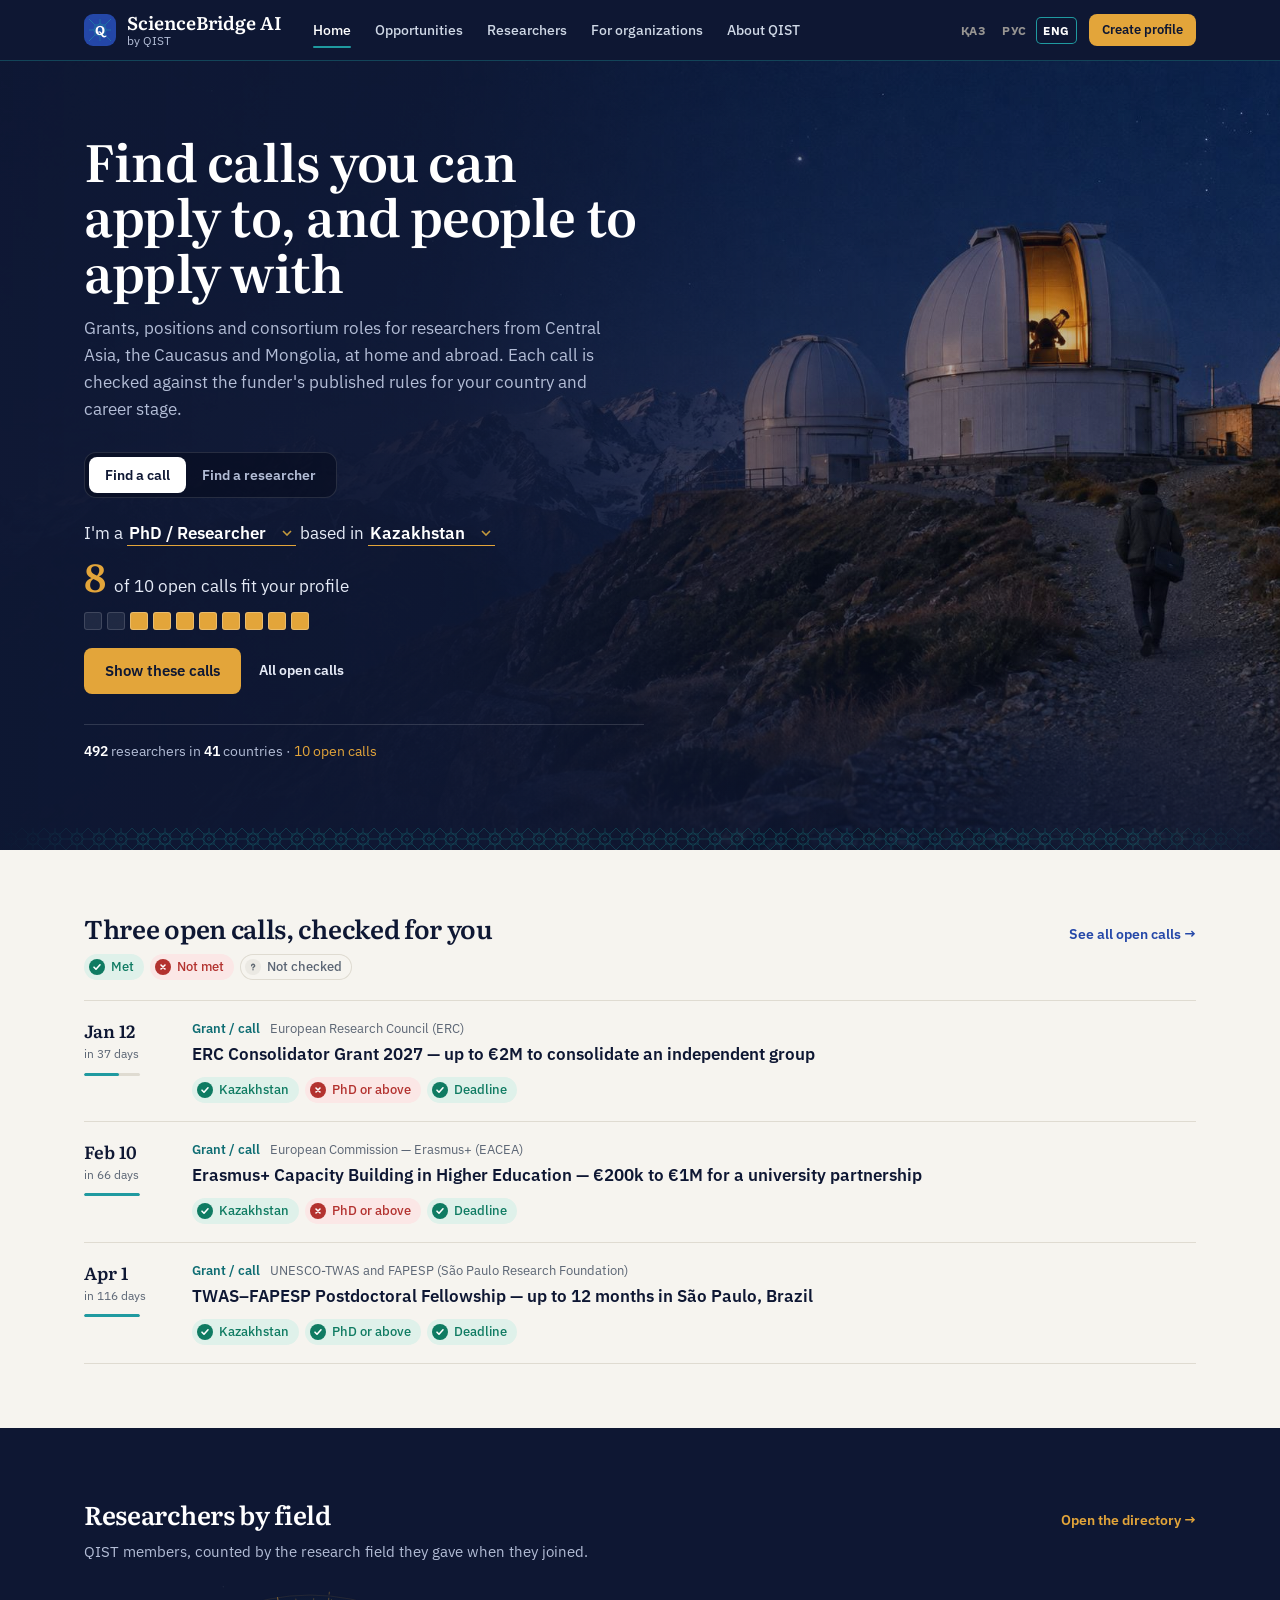
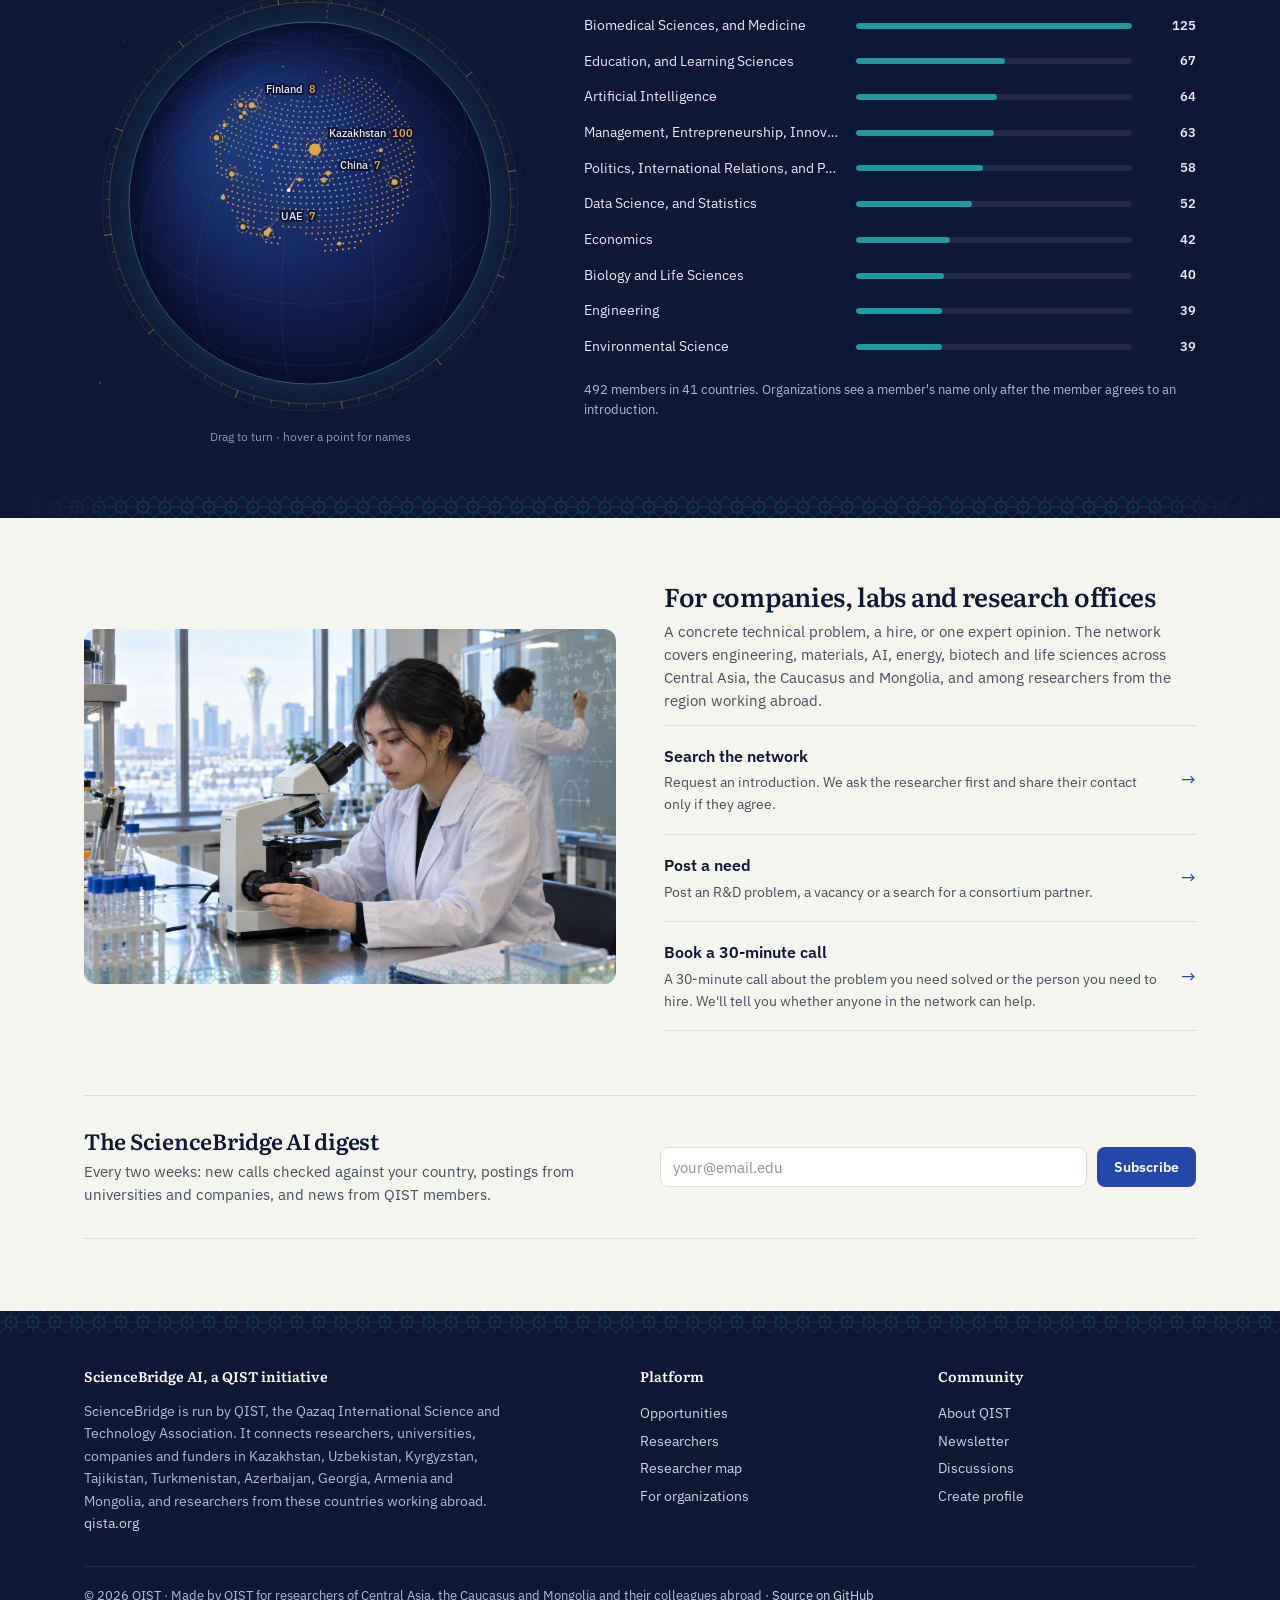
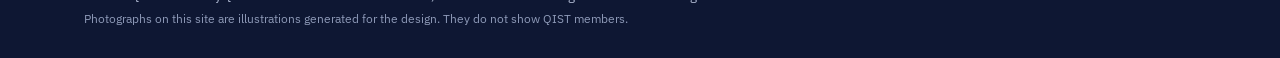
==== commit a481c4ef: "feat: redesign visual system, home, opportunities and directory Registan palette, Literata + IBM Ple" ====
--- a/index.html
+++ b/index.html
@@ -3,214 +3,212 @@
 <head>
 <meta charset="UTF-8">
 <meta name="viewport" content="width=device-width, initial-scale=1.0">
-<title>Science Bridge Project — QIST</title>
-<meta name="description" content="An AI-powered scientific intelligence platform connecting scientists, universities, industry, startups, and governments. Discover experts and build collaborations.">
-<link rel="icon" href="data:image/svg+xml,<svg xmlns='http://www.w3.org/2000/svg' viewBox='0 0 100 100'><circle cx='50' cy='50' r='46' fill='%2316263d' stroke='%23b58a2e' stroke-width='6'/><text x='50' y='66' font-size='48' text-anchor='middle' fill='%23f4e9d2' font-family='Georgia'>Q</text></svg>">
+<title>ScienceBridge AI by QIST</title>
+<meta name="description" content="Find researchers from Central Asia, the Caucasus and Mongolia, and check your eligibility for international grants and positions.">
+<link rel="icon" href="data:image/svg+xml,<svg xmlns='http://www.w3.org/2000/svg' viewBox='0 0 100 100'><rect width='100' height='100' rx='26' fill='%232447a8'/><text x='50' y='69' font-size='56' font-weight='700' text-anchor='middle' fill='%23ffffff' font-family='Georgia, serif'>Q</text></svg>">
 <link rel="preconnect" href="https://fonts.googleapis.com">
-<link href="https://fonts.googleapis.com/css2?family=Source+Serif+4:ital,wght@0,400;0,600;0,700;1,400&family=Inter:wght@400;500;600;700&display=swap" rel="stylesheet">
-<link rel="stylesheet" href="assets/css/style.css?v=2026-09-20a">
+<link rel="preconnect" href="https://fonts.gstatic.com" crossorigin>
+<link href="https://fonts.googleapis.com/css2?family=Literata:opsz,wght@7..72,500;7..72,600;7..72,700&family=IBM+Plex+Sans:wght@400;500;600;700&display=swap" rel="stylesheet">
+<link rel="stylesheet" href="assets/css/style.css?v=2026-09-28c">
 </head>
 <body>
 <header class="site-header" id="site-header"></header>
 
-<section class="hero">
-  <div class="container hero-grid">
+<!-- ================= hero =================
+     Two jobs, one per tab. "Find a call" is first because the first user in PRD.md is a
+     researcher, and the eligibility check is the thing no other site does: the reader states
+     their stage and country and gets a count of calls they can enter, not a list to read. -->
+<section class="hero girih-edge">
+  <div class="container">
     <div class="hero-copy">
-      <span class="kicker" data-i18n="home.kicker"></span>
       <h1 data-i18n-html="home.h1"></h1>
       <p class="lead" data-i18n="home.lead"></p>
 
-      <form class="hero-search" id="hero-search" role="search">
-        <svg aria-hidden="true" viewBox="0 0 24 24"><circle cx="11" cy="11" r="7"></circle><path d="m20 20-4-4"></path></svg>
-        <label class="sr-only" for="hero-query" data-i18n="home.search.ph"></label>
-        <input id="hero-query" name="q" type="text" data-i18n-attr="placeholder:home.search.ph" autocomplete="off">
-        <button type="submit" data-i18n-attr="aria-label:home.search.aria">→</button>
-      </form>
-
-      <div class="hero-suggestions">
-        <span data-i18n="home.suggested">Suggested:</span>
-        <button type="button" data-query="Oil &amp; gas engineering" data-i18n="home.chip.oil"></button>
-        <button type="button" data-query="Mining &amp; metallurgy" data-i18n="home.chip.mining"></button>
-        <button type="button" data-query="Energy transition" data-i18n="home.chip.energy"></button>
-        <button type="button" data-query="Biomedical engineering" data-i18n="home.chip.biomed"></button>
-        <button type="button" data-query="Artificial intelligence smart systems" data-i18n="home.chip.ai"></button>
-        <button type="button" data-query="Medicine" data-i18n="home.chip.med"></button>
-        <button type="button" data-query="Logistics supply chain" data-i18n="home.chip.log"></button>
-      </div>
-    </div>
-
-    <div class="science-globe" id="globe-view">
-      <div class="globe-stage">
-        <canvas id="globe" role="img"
-                aria-label="ScienceBridge AI"></canvas>
-        <div class="globe-tip" id="globe-tip"></div>
-      </div>
-      <p class="globe-hint" data-i18n="home.globe.hint"></p>
-    </div>
-  </div>
-</section>
-
-<section class="stats-band">
-  <div class="container" id="stats">
-    <div class="stat"><b id="st-people">—</b><span data-i18n="home.stat.people">Researchers</span></div>
-    <div class="stat"><b id="st-countries">—</b><span data-i18n="home.stat.countries">Countries</span></div>
-    <div class="stat"><b id="st-topics">—</b><span data-i18n="home.stat.fields">Research fields</span></div>
-    <div class="stat"><b id="st-posts">—</b><span data-i18n="home.stat.opps">Active opportunities</span></div>
-  </div>
-</section>
-
-<!-- ================= the promise, demonstrated on real data =================
-     What replaced "What you can do here": a menu that repeated the navigation and told nobody
-     why to care. This section is the product doing its job on the calls that are open right
-     now. Change the country and the verdicts change, because they are read from the same
-     published sources the Opportunities page uses. -->
+      <div class="hero-tabs" role="tablist" data-i18n-attr="aria-label:home.h1">
+        <button type="button" role="tab" id="tab-call" aria-controls="panel-call" aria-selected="true" data-i18n="home.tab.call"></button>
+        <button type="button" role="tab" id="tab-people" aria-controls="panel-people" aria-selected="false" data-i18n="home.tab.people"></button>
+      </div>
+
+      <div class="hero-panel on-navy" id="panel-call" role="tabpanel" aria-labelledby="tab-call">
+        <p class="sentence">
+          <span data-i18n="home.s.a"></span>
+          <select id="demo-stage" data-i18n-attr="aria-label:opp.mystage">
+            <option value="any" data-i18n="opp.stage.any"></option>
+            <option value="phd_student" data-i18n="opp.stage.phd_student"></option>
+            <option value="phd_plus" selected data-i18n="opp.stage.phd_plus"></option>
+            <option value="postdoc_plus" data-i18n="opp.stage.postdoc_plus"></option>
+            <option value="pi_only" data-i18n="opp.stage.pi_only"></option>
+          </select><span data-i18n="home.s.b"></span><select id="demo-country" data-i18n-attr="aria-label:opp.mycountry"></select>
+        </p>
+        <p class="hero-result" id="hero-result" aria-live="polite"></p>
+        <div class="tiles" id="hero-tiles" aria-hidden="true"></div>
+        <div class="hero-actions">
+          <a class="btn btn-gold btn-lg" id="hero-show" href="opportunities.html" data-i18n="home.s.show"></a>
+          <a class="link" href="opportunities.html" data-i18n="home.s.all"></a>
+        </div>
+      </div>
+
+      <div class="hero-panel" id="panel-people" role="tabpanel" aria-labelledby="tab-people" hidden>
+        <form class="hero-search" id="hero-search" role="search">
+          <svg aria-hidden="true" viewBox="0 0 24 24"><circle cx="11" cy="11" r="7"></circle><path d="m20 20-4-4"></path></svg>
+          <label class="sr-only" for="hero-query" data-i18n="home.search.ph"></label>
+          <input id="hero-query" name="q" type="text" data-i18n-attr="placeholder:home.search.ph" autocomplete="off">
+          <button type="submit" data-i18n="common.search"></button>
+        </form>
+        <div class="hero-suggestions">
+          <span data-i18n="home.suggested"></span>
+          <button type="button" data-query="Oil &amp; gas" data-i18n="home.chip.oil"></button>
+          <button type="button" data-query="Mining metallurgy" data-i18n="home.chip.mining"></button>
+          <button type="button" data-query="Energy transition" data-i18n="home.chip.energy"></button>
+          <button type="button" data-query="Biomedical engineering" data-i18n="home.chip.biomed"></button>
+          <button type="button" data-query="Artificial intelligence" data-i18n="home.chip.ai"></button>
+          <button type="button" data-query="Medicine" data-i18n="home.chip.med"></button>
+          <button type="button" data-query="Logistics supply chain" data-i18n="home.chip.log"></button>
+        </div>
+      </div>
+
+      <p class="hero-facts" id="hero-facts"></p>
+    </div>
+
+  </div>
+</section>
+
+<!-- ================= three calls, checked =================
+     The same condition chips as the Opportunities page, driven by the profile in the hero.
+     Which three: D-39, so each shows a different edge of the check. -->
 <section class="section">
   <div class="container">
-    <div class="section-head">
+    <div class="sec-head">
+      <h2 data-i18n="home.calls.h2"></h2>
+      <a href="opportunities.html" id="calls-all"><span data-i18n="home.demo.all"></span></a>
+      <p class="legend" aria-hidden="true">
+        <span class="cond ok" data-i18n="legend.ok"></span>
+        <span class="cond bad" data-i18n="legend.bad"></span>
+        <span class="cond unk" data-i18n="legend.unk"></span>
+      </p>
+    </div>
+    <div class="rows" id="demo-list"></div>
+  </div>
+</section>
+
+<!-- ================= the network by field =================
+     The globe shows where members work (real coordinates, D-12 markers for country-level
+     records). Beside it, depth by field, no names (D-34); each row opens the directory. -->
+<section class="network girih-edge">
+  <div class="container">
+    <div class="sec-head">
+      <h2 data-i18n="home.depth.h2"></h2>
+      <a href="directory.html" data-i18n="home.depth.open"></a>
+      <p class="lede" data-i18n="home.depth.lede"></p>
+    </div>
+    <div class="network-grid">
+      <div class="science-globe" id="globe-view">
+        <div class="globe-stage">
+          <canvas id="globe" role="img" aria-label="ScienceBridge AI"></canvas>
+          <div class="globe-tip" id="globe-tip"></div>
+        </div>
+        <p class="globe-hint" data-i18n="home.globe.hint"></p>
+      </div>
+      <div id="depth" class="depth"></div>
+    </div>
+  </div>
+</section>
+
+<!-- ================= for organizations ================= -->
+<section class="section">
+  <div class="container photo-split">
+    <figure class="photo">
+      <img src="assets/img/lab-astana.jpg" alt="" loading="lazy" width="1600" height="1062">
+    </figure>
+    <div>
+      <div class="sec-head" style="margin-bottom:12px">
+        <h2 data-i18n="home.door2.h"></h2>
+        <p class="lede" data-i18n="org.sub.company"></p>
+      </div>
+      <ul class="org-list">
+        <li><a href="organizations.html#find"><b data-i18n="org.find.h2"></b><span data-i18n="home.door2.c"></span><i aria-hidden="true">→</i></a></li>
+        <li><a href="organizations.html#post"><b data-i18n="org.post.h2"></b><span data-i18n="home.door2.a"></span><i aria-hidden="true">→</i></a></li>
+        <li><a href="organizations.html#talk"><b data-i18n="org.talk.h2"></b><span data-i18n="org.talk.lede.company"></span><i aria-hidden="true">→</i></a></li>
+      </ul>
+    </div>
+  </div>
+</section>
+
+
+
+<section class="section" style="padding-bottom:0">
+  <div class="container">
+    <div class="digest" id="pilot">
       <div>
-        <h2 class="rule" data-i18n="home.demo.h2"></h2>
-        <p class="small muted" style="margin-top:6px;max-width:64ch" data-i18n="home.demo.lede"></p>
-      </div>
-    </div>
-
-    <div class="demo-bar">
-      <label for="demo-country" data-i18n="home.demo.basedin"></label>
-      <select id="demo-country" data-i18n-attr="aria-label:common.country"></select>
-      <label for="demo-stage" data-i18n="home.demo.andiam"></label>
-      <select id="demo-stage">
-        <option value="phd_student" data-i18n="opp.stage.phd_student"></option>
-        <option value="phd_plus" selected data-i18n="opp.stage.phd_plus"></option>
-        <option value="postdoc_plus" data-i18n="opp.stage.postdoc_plus"></option>
-        <option value="pi_only" data-i18n="opp.stage.pi_only"></option>
-      </select>
-      <span class="demo-note" id="demo-note"></span>
-    </div>
-
-    <div id="demo-list" class="grid grid-3"></div>
-    <p style="margin-top:16px"><a class="btn btn-primary" href="opportunities.html" data-i18n="home.demo.all"></a></p>
-  </div>
-</section>
-
-<!-- ================= two doors ================= -->
-<section class="section" style="padding-top:0">
-  <div class="container">
-    <div class="grid grid-2">
-      <div class="card pad-lg door">
-        <h3 data-i18n="home.door1.h"></h3>
-        <ul>
-          <li data-i18n="home.door1.a"></li>
-          <li data-i18n="home.door1.b"></li>
-          <li data-i18n="home.door1.c"></li>
-        </ul>
-        <div class="door-actions">
-          <a class="btn btn-primary" href="opportunities.html" data-i18n="home.door1.cta"></a>
-          <a class="btn btn-ghost" href="login.html#register" data-i18n="home.door1.cta2"></a>
-        </div>
-      </div>
-      <div class="card pad-lg door">
-        <h3 data-i18n="home.door2.h"></h3>
-        <ul>
-          <li data-i18n="home.door2.a"></li>
-          <li data-i18n="home.door2.b"></li>
-          <li data-i18n="home.door2.c"></li>
-        </ul>
-        <div class="door-actions">
-          <a class="btn btn-primary" href="organizations.html" data-i18n="home.door2.cta"></a>
-          <a class="btn btn-ghost" href="organizations.html#talk" data-i18n="home.door2.cta2"></a>
-        </div>
-      </div>
-    </div>
-  </div>
-</section>
-
-<!-- ================= what is in the network =================
-     Replaces "Featured researchers". Six names chosen by an unexplained flag proved nothing,
-     and parading names here contradicts the rule that organizations see no names at all
-     (DECISIONS.md D-34). Depth by field is the thing a visitor actually wants to know. -->
-<section class="section" style="padding-top:0">
-  <div class="container">
-    <div class="section-head">
+        <h2 data-i18n="home.cta.h"></h2>
+        <p data-i18n="home.cta.p"></p>
+      </div>
       <div>
-        <h2 class="rule" data-i18n="home.depth.h2"></h2>
-        <p class="small muted" style="margin-top:6px;max-width:64ch" data-i18n="home.depth.lede"></p>
-      </div>
-      <a href="directory.html" data-i18n="home.depth.open"></a>
-    </div>
-    <div id="depth" class="depth"></div>
-  </div>
-</section>
-
-<section class="section" style="padding-top:0">
-  <div class="container">
-    <div class="newsletter-cta" id="pilot">
-      <div>
-        <h3 data-i18n="home.cta.h"></h3>
-        <p class="small" data-i18n="home.cta.p"></p>
-      </div>
-      <form id="cta-subscribe" style="display:flex;gap:10px;flex-wrap:wrap">
-        <input type="email" required data-i18n-attr="placeholder:home.cta.ph" id="cta-email" style="min-width:240px">
-        <button class="btn btn-primary" type="submit" data-i18n="home.cta.btn"></button>
-      </form>
+        <form id="cta-subscribe">
+          <label class="sr-only" for="cta-email" data-i18n="common.email"></label>
+          <input type="email" required data-i18n-attr="placeholder:home.cta.ph" id="cta-email">
+          <button class="btn btn-primary" type="submit" data-i18n="home.cta.btn"></button>
+        </form>
+      </div>
     </div>
   </div>
 </section>
 
 <footer class="site-footer" id="site-footer"></footer>
 
-<script src="assets/js/i18n.js?v=2026-09-20a"></script>
-<script src="assets/js/app.js?v=2026-09-20a"></script>
-<script src="assets/js/globe.js?v=2026-09-20a"></script>
+<script src="assets/js/i18n.js?v=2026-09-28c"></script>
+<script src="assets/js/app.js?v=2026-09-28c"></script>
+<script src="assets/js/globe.js?v=2026-09-28c"></script>
 <script>
 (async () => {
   await QIST.boot('index.html');
-
-  const [people, opps] = await Promise.all([QIST.getPeople(), QIST.getOpportunities()]);
-
-  // hero globe — fails quietly so a bad fetch never takes the hero down
+  const $ = id => document.getElementById(id);
+
+  const [allPeople, opps] = await Promise.all([QIST.getPeople(), QIST.getOpportunities()]);
+  const people = QIST.uniquePeople(allPeople);
+
+  // the globe: fails quietly so a bad fetch never takes the section down
+  let globe = null;
   try {
     const landDots = await fetch('assets/data/land-dots.json').then(r => r.json());
-    QistGlobe.mount(document.getElementById('globe'), {
-      people,
-      landDots,
-      tooltip: document.getElementById('globe-tip'),
-      hubs: 12
+    globe = QistGlobe.mount($('globe'), {
+      people, landDots, tooltip: $('globe-tip'), hubs: 12,
+      labels: { count: n => QIST.t('globe.count', { n }), nocity: QIST.t('globe.nocity'), unknown: QIST.t('globe.unknown') }
     });
   } catch (err) {
     console.error('Globe failed to load:', err);
     document.querySelector('.science-globe').style.display = 'none';
   }
 
-  /* Honest counters.
-     Before: "902 research fields" was biography text split on commas, and
-     "13 opportunities posted" counted entries whose deadline had already passed.
-     Now: fields from the QIST classifier, and active opportunities only. */
-  const unique = people.filter(p => !p.possible_duplicate_of);
-  const fieldsWithPeople = Object.keys(QIST.fieldCounts(unique))
-    .filter(f => f !== 'Other Research Area').length;
+  /* Counters computed from the data (D-31). Flagged duplicates are not counted (D-14), and
+     only calls with an open deadline count as open. */
   const active = opps.filter(o => !QIST.isExpired(o));
-
-  document.getElementById('st-people').textContent = unique.length;
-  document.getElementById('st-countries').textContent =
-    new Set(unique.map(p => p.country).filter(Boolean)).size;
-  document.getElementById('st-topics').textContent = fieldsWithPeople;
-  document.getElementById('st-posts').textContent = active.length;
-
-  /* ---------- the live demo ----------
-     Three calls closing soonest, scored against whatever country and stage the visitor picks.
-     This is the same QIST.matchOpportunity() the Opportunities page uses — if it is wrong here
-     it is wrong there, which is the point of showing it on the front page. */
+  const countries = new Set(people.map(p => p.country).filter(Boolean)).size;
+  $('hero-facts').innerHTML = QIST.t('home.facts', { people: people.length, countries, opps: active.length });
+
+  /* ---------- tabs ---------- */
+  const tabs = [['tab-call', 'panel-call'], ['tab-people', 'panel-people']];
+  function selectTab(id) {
+    tabs.forEach(([t, p]) => {
+      $(t).setAttribute('aria-selected', String(t === id));
+      $(p).hidden = t !== id;
+    });
+  }
+  tabs.forEach(([t]) => $(t).addEventListener('click', () => selectTab(t)));
+  document.querySelector('.hero-tabs').addEventListener('keydown', e => {
+    if (e.key !== 'ArrowRight' && e.key !== 'ArrowLeft') return;
+    const next = document.activeElement.id === 'tab-call' ? 'tab-people' : 'tab-call';
+    selectTab(next); $(next).focus();
+  });
+
+  /* ---------- the check ---------- */
   const elig = await QIST.getEligibility();
-  const demoCountry = document.getElementById('demo-country');
-  const demoStage = document.getElementById('demo-stage');
+  const demoCountry = $('demo-country'), demoStage = $('demo-stage');
   QIST.fillCountrySelect(demoCountry, elig, 'KZ');
-  document.getElementById('demo-note').innerHTML = QIST.t('home.demo.note', { n: `<b>${active.length}</b>` });
-
-  /* Which three calls to show.
-     Sorting purely by deadline gave three calls that are open to any nationality, so the
-     country selector changed nothing and the demonstration demonstrated nothing — while being
-     perfectly correct. So: the soonest overall, then the soonest whose verdict actually depends
-     on the country, then the soonest with a career-stage bar. Each is a real open call and each
-     shows a different edge of the check. */
+
+  /* Which three calls to show (D-39): the soonest overall, then the soonest whose verdict
+     depends on the country, then the soonest with a career-stage bar. Sorting purely by
+     deadline gave three calls open to any nationality, and the check showed nothing. */
   const byDeadline = [...active].sort((a, b) => {
     if (!a.deadline) return 1; if (!b.deadline) return -1;
     return a.deadline.localeCompare(b.deadline);
@@ -220,67 +218,101 @@
     return (e.programme && e.programme !== 'open') ||
            (e.countries_allowed || []).length > 0 || (e.countries_excluded || []).length > 0;
   };
-  const soon = [];
-  const take = pred => { const o = byDeadline.find(x => pred(x) && !soon.includes(x)); if (o) soon.push(o); };
+  const three = [];
+  const take = pred => { const o = byDeadline.find(x => pred(x) && !three.includes(x)); if (o) three.push(o); };
   take(() => true);
   take(countrySensitive);
   take(o => o.career_stage && o.career_stage !== 'any');
-  while (soon.length < 3 && soon.length < byDeadline.length) take(() => true);
-
-  function drawDemo() {
+  while (three.length < 3 && three.length < byDeadline.length) take(() => true);
+  three.sort((a, b) => (a.deadline || '9').localeCompare(b.deadline || '9'));
+
+  function draw() {
     const profile = { country: demoCountry.value, stage: demoStage.value, fields: [], methods: [] };
-    document.getElementById('demo-list').innerHTML = soon.length ? soon.map(o => {
+    const q = `country=${encodeURIComponent(profile.country)}&stage=${encodeURIComponent(profile.stage)}`;
+
+    const fit = active.filter(o => !QIST.matchOpportunity(o, profile, elig).blocked).length;
+    const result = $('hero-result');
+    const was = result.dataset.fit === undefined ? fit : Number(result.dataset.fit);
+    result.dataset.fit = fit;
+    result.innerHTML = fit
+      ? QIST.t('home.s.result', { fit: `<b>${was}</b>`, open: active.length })
+      : QIST.t('home.s.none', { open: active.length });
+    if (fit) QIST.tweenNumber(result.querySelector('b'), was, fit);
+
+    /* One tile per open call, closing soonest first: lit if the profile qualifies. When the
+       country changes, the tiles that go out are the calls it rules out. */
+    const tiles = $('hero-tiles');
+    if (!tiles.children.length) {
+      tiles.innerHTML = byDeadline.map(o =>
+        `<a class="tile" href="opportunities.html#opp-${encodeURIComponent(o.id)}" title="${QIST.esc(o.title)}" tabindex="-1"></a>`).join('');
+    }
+    [...tiles.children].forEach((el, i) => {
+      const o = byDeadline[i];
+      el.classList.toggle('on', !QIST.matchOpportunity(o, profile, elig).blocked);
+      el.href = `opportunities.html?${q}#opp-${encodeURIComponent(o.id)}`;
+      el.style.transitionDelay = QIST.reducedMotion() ? '0ms' : `${i * 18}ms`;
+    });
+    $('hero-show').href = `opportunities.html?${q}&elig=1`;
+    $('calls-all').href = `opportunities.html?${q}`;
+
+    QIST.flashChanges($('demo-list'), () => { $('demo-list').innerHTML = three.length ? three.map(o => {
       const m = QIST.matchOpportunity(o, profile, elig);
-      const blocker = m.criteria.find(x => x.blocking && !x.ok && !x.unknown);
-      return `<div class="card demo-card demo-${m.tone}">
-        <div class="meta">
-          <span class="badge">${QIST.esc(QIST.OPPORTUNITY_TYPES[o.type] || o.type)}</span>
-          ${o.deadline ? `<span class="deadline">${QIST.t('opp.deadline.days', { n: QIST.daysLeft(o) })}</span>` : `<span>${QIST.t('opp.nodeadline')}</span>`}
+      return `<article class="opp compact opp-${m.tone}" data-opp="${QIST.esc(o.id)}">
+        ${QIST.whenCell(o)}
+        <div class="opp-main">
+          <p class="opp-line"><span class="opp-type">${QIST.esc(QIST.typeLabel(o.type))}</span><span>${QIST.esc(o.organization)}</span></p>
+          <h3><a href="opportunities.html?${q}#opp-${encodeURIComponent(o.id)}">${QIST.esc(o.title)}</a></h3>
+          ${QIST.condChips(m, profile, elig)}
         </div>
-        <h3><a href="opportunities.html?country=${encodeURIComponent(profile.country)}&stage=${encodeURIComponent(profile.stage)}#opp-${QIST.esc(o.id)}">${QIST.esc(o.title)}</a></h3>
-        <p class="small muted">${QIST.esc(o.organization)}</p>
-        <div class="demo-score">
-          <div class="match-bar"><i style="width:${m.pct}%"></i></div>
-          <b>${m.met}/${m.total}</b>
-        </div>
-        <p class="demo-line">${QIST.esc(blocker ? blocker.detail : m.verdict)}</p>
-      </div>`;
-    }).join('')
-      : `<div class="card"><p class="small muted">${QIST.t('home.demo.empty')}</p></div>`;
+      </article>`;
+    }).join('') : `<p class="empty">${QIST.t('home.demo.empty')}</p>`; });
   }
-  [demoCountry, demoStage].forEach(el => el.addEventListener('change', drawDemo));
-  drawDemo();
+  [demoCountry, demoStage].forEach(el => el.addEventListener('change', () => { QIST.fitSelect(el); draw(); }));
+  [demoCountry, demoStage].forEach(el => QIST.fitSelect(el));
+  draw();
 
   /* ---------- depth of the network, by field, no names ---------- */
-  const counts = QIST.fieldCounts(unique);
+  const counts = QIST.fieldCounts(people);
   const top = Object.entries(counts)
     .filter(([f]) => f !== 'Other Research Area')
     .sort((a, b) => b[1] - a[1]).slice(0, 10);
   const max = top.length ? top[0][1] : 1;
-  document.getElementById('depth').innerHTML = top.map(([f, n]) => `
-    <div class="depth-row">
+  $('depth').innerHTML = top.map(([f, n]) => `
+    <a class="depth-row" href="directory.html?field=${encodeURIComponent(f)}">
       <span class="depth-label">${QIST.esc(f)}</span>
       <span class="depth-bar"><i style="width:${Math.round((n / max) * 100)}%"></i></span>
       <span class="depth-n">${n}</span>
-    </div>`).join('') +
-    `<p class="small muted" style="margin-top:12px">${QIST.t('home.depth.note', {
-       countries: new Set(unique.map(p => p.country).filter(Boolean)).size, people: unique.length })}</p>`;
-
-  /* Pilot sign-up. This used to save the address into the visitor's own localStorage,
-     which meant it never reached us. Now it posts to the configured endpoint, and if
-     none is configured the form says so instead of pretending. */
-  const form = document.getElementById('cta-subscribe');
-  const emailInput = document.getElementById('cta-email');
-  const btn = form.querySelector('button');
-
+    </a>`).join('') +
+    `<p class="depth-note">${QIST.t('home.depth.note', { countries, people: people.length })}</p>`;
+
+  /* Hover or focus a field and the globe shows where those members are; the line under the
+     globe names the field and the count. */
+  const hint = document.querySelector('.globe-hint');
+  const hintText = hint ? hint.textContent : '';
+  /* The globe only holds members with coordinates, so the line says how many of the
+     field's members it shows rather than implying it shows all of them. */
+  const showField = f => {
+    if (!globe || !globe.highlight) return;
+    const n = globe.highlight(f ? (p => QIST.primaryFields(p).includes(f)) : null);
+    if (hint) hint.innerHTML = f
+      ? QIST.t('home.globe.field', { field: QIST.esc(f), n: `<b>${n}</b>`, total: counts[f] || n })
+      : QIST.esc(hintText);
+  };
+  document.querySelectorAll('#depth .depth-row').forEach(row => {
+    const f = decodeURIComponent(row.getAttribute('href').split('field=')[1] || '');
+    row.addEventListener('mouseenter', () => showField(f));
+    row.addEventListener('focus', () => showField(f));
+    row.addEventListener('mouseleave', () => showField(null));
+    row.addEventListener('blur', () => showField(null));
+  });
+
+  /* ---------- digest sign-up ----------
+     Posts to the configured endpoint; with none configured the form says so instead of
+     pretending (it used to save the address into the visitor's own localStorage). */
+  const form = $('cta-subscribe'), emailInput = $('cta-email'), btn = form.querySelector('button');
   if (!QIST.SIGNUP_ENDPOINT) {
-    emailInput.disabled = true;
-    emailInput.placeholder = '—';
-    btn.disabled = true;
-    btn.textContent = '—';
-    form.insertAdjacentHTML('afterend',
-      '<p class="small" style="color:#9eacc0;margin-top:10px;flex-basis:100%">' +
-      QIST.t('home.cta.off') + '</p>');
+    emailInput.disabled = true; btn.disabled = true;
+    form.insertAdjacentHTML('afterend', `<p class="off">${QIST.t('home.cta.off')}</p>`);
   } else {
     form.addEventListener('submit', async e => {
       e.preventDefault();
@@ -288,31 +320,25 @@
       if (!email) return;
       btn.disabled = true; btn.textContent = QIST.t('common.sending');
       const res = await QIST.submitForm(QIST.SIGNUP_ENDPOINT, {
-        _subject: 'ScienceBridge pilot sign-up',
-        kind: 'pilot_signup', email, at: new Date().toISOString()
+        _subject: 'ScienceBridge pilot sign-up', kind: 'pilot_signup', email, at: new Date().toISOString()
       });
       if (res.ok) {
-        form.innerHTML = `<p style="color:#f4e9d2;margin:0">${QIST.t('home.cta.ok')}</p>`;
+        form.innerHTML = `<p>${QIST.t('home.cta.ok')}</p>`;
       } else {
         btn.disabled = false; btn.textContent = QIST.t('home.cta.btn');
-        QIST.toast('Could not send. Please try again.');
+        QIST.toast(QIST.t('opp.toast.fail'));
       }
     });
   }
 
+  /* ---------- find a researcher ---------- */
   const openDirectorySearch = query => {
     const value = String(query || '').trim();
     location.href = 'directory.html' + (value ? '?q=' + encodeURIComponent(value) : '');
   };
-
-  document.getElementById('hero-search').addEventListener('submit', e => {
-    e.preventDefault();
-    openDirectorySearch(document.getElementById('hero-query').value);
-  });
-
-  document.querySelectorAll('.hero-suggestions [data-query]').forEach(button => {
-    button.addEventListener('click', () => openDirectorySearch(button.dataset.query));
-  });
+  $('hero-search').addEventListener('submit', e => { e.preventDefault(); openDirectorySearch($('hero-query').value); });
+  document.querySelectorAll('.hero-suggestions [data-query]').forEach(b =>
+    b.addEventListener('click', () => openDirectorySearch(b.dataset.query)));
 })();
 </script>
 </body>
--- a/assets/css/style.css
+++ b/assets/css/style.css
@@ -1,485 +1,843 @@
 /* ============================================================
-   QIST Platform — academic design system
-   Palette: deep navy / ivory paper / muted gold
+   ScienceBridge AI by QIST — design system, "Registan"
+   The palette is taken from Timurid tilework in Samarkand: lapis, turquoise and saffron on
+   plaster white, with a lapis night for dark surfaces. It places the site in the region it
+   serves, and it is the heritage the product stands on: Ulugh Beg's observatory, al-Farabi,
+   al-Khwarizmi. Literata for titles: a book face whose Cyrillic was drawn, not derived.
+   IBM Plex Sans for everything the reader operates. Both cover the Kazakh letters
+   (ә ғ қ ң ө ұ ү һ і). Figures are tabular, so dates and counts line up in columns.
+
+   Rules this file follows, so the next change can follow them too:
+   - Lapis carries action on light surfaces (white on lapis, 7.6:1). Saffron carries action
+     on night surfaces (night on saffron, 8:1). Turquoise marks state: the current section,
+     focus, the girih ornament. White text on the old gold was 3.2:1.
+   - Photographs sit under a night gradient wherever text runs over them.
+   - The girih band (assets/img/girih.svg) appears only at the edge of night surfaces.
+   - Lists are rows with dividers. A white panel means "a thing you fill in or act on".
    ============================================================ */
 :root {
-  --navy: #16263d;
-  --navy-2: #1f3557;
-  --navy-3: #2c4a77;
-  --ink: #22292f;
-  --ink-soft: #4b555f;
-  --ink-faint: #7a848d;
-  --paper: #faf8f3;
-  --paper-2: #f2eee5;
-  --card: #ffffff;
-  --line: #e3ddd0;
-  --gold: #b58a2e;
-  --gold-soft: #f4e9d2;
-  --teal: #2e6e62;
-  --red: #a33a3a;
-  --radius: 10px;
-  --shadow: 0 1px 3px rgba(22, 38, 61, .08), 0 8px 24px rgba(22, 38, 61, .07);
-  --shadow-lg: 0 4px 12px rgba(22, 38, 61, .12), 0 16px 48px rgba(22, 38, 61, .14);
-  --serif: "Source Serif 4", Georgia, "Times New Roman", serif;
-  --sans: "Inter", -apple-system, BlinkMacSystemFont, "Segoe UI", sans-serif;
-}
-
+  --night: #0e1733;
+  --night-2: #16224a;
+  --lapis: #2447a8;
+  --lapis-2: #1b3988;
+  --turq: #1f9aa0;
+  --turq-ink: #0f6d73;
+  --turq-soft: #dff0f0;
+  --saffron: #e3a53a;
+  --saffron-hi: #edb652;
+  --saffron-ink: #87570a;
+  --saffron-soft: #faeed6;
+
+  --ink: #121a2b;
+  --ink-2: #454f5e;
+  --ink-3: #5b6574;
+  --paper: #f6f4ef;
+  --paper-2: #ece9e1;
+  --surface: #ffffff;
+  --line: #dfdbd1;
+  --line-2: #e9e6de;
+  --ok: #0f7b62;   --ok-bg: #dff1ea;
+  --bad: #b3322f;  --bad-bg: #fbe7e6;
+  --unk: #5b6574;  --unk-bg: #ebe9e3;
+  --on-navy: #e6ebf7;
+  --on-navy-2: #b3bdd6;
+
+  /* names the rest of the stylesheet and the pages' inline styles use */
+  --navy: var(--night);
+  --navy-2: var(--night-2);
+  --navy-3: var(--lapis);
+  --gold: var(--saffron);
+  --gold-hi: var(--saffron-hi);
+  --gold-ink: var(--saffron-ink);
+  --gold-soft: var(--saffron-soft);
+  --card: var(--surface);
+  --ink-soft: var(--ink-2);
+  --ink-faint: var(--ink-3);
+  --teal: var(--ok);
+  --red: var(--bad);
+
+  --radius: 12px;
+  --radius-sm: 8px;
+  --shadow-float: 0 12px 34px rgba(14, 23, 51, .18), 0 2px 6px rgba(14, 23, 51, .08);
+  --serif: "Literata", Georgia, "Times New Roman", serif;
+  --sans: "IBM Plex Sans", -apple-system, BlinkMacSystemFont, "Segoe UI", sans-serif;
+}
+
+/* ---------- base ---------- */
 * { box-sizing: border-box; margin: 0; padding: 0; }
-html { scroll-behavior: smooth; }
+/* Short pages end in the footer's navy rather than a strip of paper under it. */
+html { background: var(--navy); scroll-behavior: smooth; }
 body {
-  font-family: var(--sans);
-  color: var(--ink);
-  background: var(--paper);
-  line-height: 1.6;
-  font-size: 16px;
-  -webkit-font-smoothing: antialiased;
-}
-h1, h2, h3, .serif { font-family: var(--serif); color: var(--navy); font-weight: 600; line-height: 1.25; }
+  font-family: var(--sans); font-size: .9375rem; line-height: 1.55; color: var(--ink);
+  background: var(--paper); -webkit-font-smoothing: antialiased; font-variant-numeric: tabular-nums;
+}
+h1, h2, .serif { font-family: var(--serif); color: var(--navy); font-weight: 600; line-height: 1.15; letter-spacing: -.012em; font-optical-sizing: auto; }
+h3, h4 { font-family: var(--sans); color: var(--navy); font-weight: 600; line-height: 1.35; }
 a { color: var(--navy-3); text-decoration: none; }
-a:hover { color: var(--gold); }
+a:hover { color: var(--navy); text-decoration: underline; text-underline-offset: 3px; }
 img { max-width: 100%; }
-.container { max-width: 1180px; margin: 0 auto; padding: 0 24px; }
-.muted { color: var(--ink-faint); }
-.small { font-size: .85rem; }
-
-/* ---------- Header ---------- */
+b, strong { font-weight: 600; }
+code { font-size: .85em; background: var(--paper-2); padding: 1px 5px; border-radius: 4px; }
+.num { font-variant-numeric: tabular-nums; }
+.muted { color: var(--ink-3); }
+.small { font-size: .8125rem; }
+.sr-only { position: absolute; width: 1px; height: 1px; padding: 0; margin: -1px; overflow: hidden; clip: rect(0, 0, 0, 0); white-space: nowrap; border: 0; }
+[hidden] { display: none !important; }
+
+a:focus-visible, button:focus-visible, .btn:focus-visible, summary:focus-visible,
+input:focus-visible, select:focus-visible, textarea:focus-visible, [tabindex]:focus-visible {
+  outline: 2px solid var(--turq); outline-offset: 2px;
+}
+
+/* ---------- layout ---------- */
+.container { max-width: 1160px; margin: 0 auto; padding: 0 24px; }
+.section { padding: 64px 0; }
+.section + .section { padding-top: 0; }
+
+.page-head { padding: 44px 0 24px; display: flex; align-items: flex-end; justify-content: space-between; gap: 16px 24px; flex-wrap: wrap; }
+.page-head h1 { font-size: 2.25rem; }
+.page-head .lede { margin-top: 10px; max-width: 62ch; color: var(--ink-2); font-size: 1rem; }
+.page-head .aside { font-size: .875rem; color: var(--ink-2); font-variant-numeric: tabular-nums; padding-bottom: 4px; }
+.page-head .aside b { color: var(--navy); }
+
+.sec-head { display: grid; grid-template-columns: minmax(0, 1fr) auto; align-items: baseline; gap: 8px 16px; margin-bottom: 20px; }
+.sec-head h2 { font-size: 1.6rem; }
+.sec-head .lede { grid-column: 1 / -1; max-width: 62ch; color: var(--ink-2); font-size: .9375rem; }
+.sec-head > a { font-weight: 600; font-size: .875rem; white-space: nowrap; }
+
+/* Legacy heading wrapper still used by the curator, admin and matching screens. */
+.section-head { display: flex; align-items: baseline; justify-content: space-between; gap: 16px; margin-bottom: 24px; flex-wrap: wrap; }
+.section-head h2 { font-size: 1.75rem; }
+
+.grid { display: grid; gap: 20px; }
+.grid-2 { grid-template-columns: repeat(2, minmax(0, 1fr)); }
+.grid-3 { grid-template-columns: repeat(3, minmax(0, 1fr)); }
+
+.panel, .card { background: var(--surface); border: 1px solid var(--line); border-radius: var(--radius); padding: 24px; }
+.pad-lg { padding: 32px; }
+.card h3 { font-size: 1.0625rem; margin-bottom: 8px; }
+
+/* A heading column on the left, the thing to fill in on the right. */
+.split { display: grid; grid-template-columns: minmax(0, 1fr) minmax(0, 1.9fr); gap: 48px; align-items: start; }
+.split-intro { position: sticky; top: 84px; }
+.split-intro h2 { font-size: 1.5rem; margin-bottom: 10px; }
+.split-intro p { color: var(--ink-2); }
+.split-intro .note, .note-line { margin-top: 16px; font-size: .8125rem; color: var(--ink-3); padding-left: 12px; border-left: 2px solid var(--gold); }
+
+/* ---------- header ---------- */
+/* One line at every width. Brand and actions never shrink; the menu collapses into the
+   burger before it would overflow (see the 1000px block at the end). */
 .site-header {
-  background: var(--navy);
-  color: #fff;
-  position: sticky; top: 0; z-index: 1000;
-  border-bottom: 3px solid var(--gold);
-}
-.site-header .container { display: flex; align-items: center; gap: 28px; height: 64px; }
-.brand { display: flex; align-items: center; gap: 12px; color: #fff; font-family: var(--serif); font-size: 1.35rem; font-weight: 700; letter-spacing: .5px; }
-.brand:hover { color: var(--gold-soft); }
+  background: var(--navy); color: #fff; position: sticky; top: 0; z-index: 1000;
+  border-bottom: 1px solid rgba(31,154,160,.35);
+}
+.site-header .container { display: flex; align-items: center; gap: 20px; min-height: 60px; position: relative; }
+.brand { display: flex; align-items: center; gap: 11px; flex: none; white-space: nowrap; color: #fff; }
+.brand:hover { color: #fff; text-decoration: none; }
 .brand .seal {
-  width: 36px; height: 36px; border-radius: 50%;
-  border: 1.5px solid var(--gold);
-  display: grid; place-items: center;
-  font-size: .78rem; font-weight: 700; color: var(--gold-soft);
-  background: radial-gradient(circle at 30% 30%, var(--navy-3), var(--navy));
-  letter-spacing: 0;
-}
-.main-nav { display: flex; gap: 4px; flex: 1; }
+  width: 32px; height: 32px; border-radius: 9px; border: 0; display: grid; place-items: center;
+  background: url(../img/girih.svg) center / 22px no-repeat, var(--lapis);
+  font: 700 .8rem var(--serif); color: #fff; text-shadow: 0 0 6px var(--lapis);
+}
+.brand-lockup { display: flex; flex-direction: column; line-height: 1.05; }
+.brand-name { font-family: var(--serif); font-size: 1.15rem; font-weight: 600; }
+.brand-by { font-size: .72rem; color: var(--on-navy-2); margin-top: 2px; }
+.brand:hover .brand-by { color: var(--turq); }
+
+.main-nav { display: flex; gap: 2px; flex: 1; min-width: 0; }
 .main-nav a {
-  color: #cfd8e6; padding: 8px 13px; border-radius: 6px;
-  font-size: .92rem; font-weight: 500;
-}
-.main-nav a:hover { color: #fff; background: rgba(255,255,255,.08); }
-.main-nav a.active { color: var(--gold-soft); background: rgba(181,138,46,.18); }
-.nav-auth { display: flex; align-items: center; gap: 10px; }
-.nav-toggle { display: none; background: none; border: 0; color: #fff; font-size: 1.5rem; cursor: pointer; }
-
-/* ---------- Buttons ---------- */
+  position: relative; color: #cfd8e6; padding: 8px 11px; border-radius: 6px;
+  font-size: .9rem; font-weight: 500; white-space: nowrap;
+}
+.main-nav a:hover { color: #fff; background: rgba(255,255,255,.06); text-decoration: none; }
+/* The current section is marked by a gold rule under the label. */
+.main-nav a.active { color: #fff; }
+.main-nav a.active::after {
+  content: ""; position: absolute; left: 11px; right: 11px; bottom: 1px;
+  height: 2px; border-radius: 2px; background: var(--turq);
+}
+.main-nav .nav-create { display: none; }
+.nav-auth { display: flex; align-items: center; gap: 12px; flex: none; }
+.nav-auth .btn { white-space: nowrap; }
+.nav-toggle {
+  display: none; width: 38px; height: 38px; place-items: center; flex: none;
+  background: none; border: 1px solid rgba(255,255,255,.18); border-radius: 7px; color: #fff; cursor: pointer;
+}
+.nav-toggle svg { width: 18px; height: 18px; stroke: currentColor; stroke-width: 2; fill: none; stroke-linecap: round; }
+.nav-toggle:hover { border-color: var(--gold); }
+
+/* Three codes, always visible, current one marked: a reader who cannot read the interface
+   must be able to find this without reading the interface. */
+.lang-switch { display: inline-flex; gap: 2px; }
+.lang-opt {
+  font: 700 .72rem var(--sans); letter-spacing: .06em; padding: 6px 7px; border: 0; border-radius: 5px;
+  background: transparent; color: rgba(244,233,210,.6); cursor: pointer;
+}
+.lang-opt:hover { color: #fff; background: rgba(255,255,255,.06); }
+.lang-opt.is-on { color: #fff; box-shadow: inset 0 0 0 1px var(--turq); }
+
+/* ---------- buttons ---------- */
 .btn {
-  display: inline-flex; align-items: center; gap: 8px;
-  padding: 9px 18px; border-radius: 7px; border: 1px solid transparent;
-  font-family: var(--sans); font-size: .92rem; font-weight: 600;
-  cursor: pointer; transition: all .15s ease; text-decoration: none;
-}
-.btn-primary { background: var(--gold); color: #fff; }
-.btn-primary:hover { background: #9c7524; color: #fff; }
-.btn-navy { background: var(--navy-2); color: #fff; }
-.btn-navy:hover { background: var(--navy-3); color: #fff; }
-.btn-outline { border-color: var(--line); background: var(--card); color: var(--navy); }
-.btn-outline:hover { border-color: var(--gold); color: var(--gold); }
-.btn-ghost { background: transparent; color: #dfe6f0; border-color: rgba(255,255,255,.35); }
-.btn-ghost:hover { background: rgba(255,255,255,.1); color: #fff; }
-.btn-danger { background: var(--red); color: #fff; }
-.btn-sm { padding: 5px 12px; font-size: .82rem; }
-.btn[disabled] { opacity: .5; cursor: not-allowed; }
-
-/* ---------- Hero ---------- */
+  display: inline-flex; align-items: center; justify-content: center; gap: 8px;
+  min-height: 40px; padding: 0 16px; border-radius: var(--radius-sm); border: 1px solid transparent;
+  font: 600 .875rem/1.2 var(--sans); cursor: pointer; text-decoration: none; white-space: nowrap;
+  transition: background-color .15s ease, border-color .15s ease, color .15s ease;
+}
+.btn:hover { text-decoration: none; }
+.btn-sm { min-height: 32px; padding: 0 12px; font-size: .8125rem; }
+.btn-lg { min-height: 46px; padding: 0 20px; font-size: .9375rem; }
+.btn-primary, .btn-navy { background: var(--lapis); color: #fff; }
+.btn-primary:hover, .btn-navy:hover { background: var(--lapis-2); color: #fff; }
+/* On navy surfaces only. */
+.btn-gold { background: var(--gold); color: var(--navy); }
+.btn-gold:hover { background: var(--gold-hi); color: var(--navy); }
+.btn-outline { background: var(--surface); border-color: var(--line); color: var(--ink); }
+.btn-outline:hover { border-color: var(--navy-3); color: var(--navy); }
+.btn-quiet { background: transparent; color: var(--ink-2); }
+.btn-quiet:hover { background: var(--paper-2); color: var(--navy); }
+.btn-ghost { background: transparent; color: var(--on-navy); border-color: rgba(255,255,255,.3); }
+.btn-ghost:hover { background: rgba(255,255,255,.08); color: #fff; }
+.btn-danger { background: var(--bad); color: #fff; }
+.btn[disabled], .btn[aria-disabled="true"] { opacity: .5; cursor: not-allowed; }
+
+/* ---------- forms ---------- */
+input[type=text], input[type=email], input[type=password], input[type=url], input[type=number], input[type=date], select, textarea {
+  font: .9375rem var(--sans); color: var(--ink); min-height: 40px; padding: 8px 12px;
+  border: 1px solid var(--line); border-radius: var(--radius-sm); background-color: var(--surface);
+  outline: none; transition: border-color .15s, box-shadow .15s; max-width: 100%;
+}
+textarea { width: 100%; resize: vertical; line-height: 1.55; }
+input:focus, select:focus, textarea:focus { border-color: var(--navy-3); box-shadow: 0 0 0 3px rgba(44,74,119,.15); }
+input::placeholder, textarea::placeholder { color: #8a929a; }
+select {
+  padding-right: 32px; appearance: none; -webkit-appearance: none; cursor: pointer; text-overflow: ellipsis;
+  background-image: url("data:image/svg+xml,%3Csvg xmlns='http://www.w3.org/2000/svg' width='12' height='8' viewBox='0 0 12 8'%3E%3Cpath d='M1 1.5l5 5 5-5' fill='none' stroke='%235f6872' stroke-width='1.6'/%3E%3C/svg%3E");
+  background-repeat: no-repeat; background-position: right 12px center;
+}
+label { font-size: .8125rem; font-weight: 600; color: var(--ink); display: block; margin-bottom: 6px; }
+.search-input { min-width: 0; }
+.form-row { margin-bottom: 16px; }
+.form-grid { display: grid; grid-template-columns: 1fr 1fr; gap: 0 16px; }
+.check { display: inline-flex; align-items: center; gap: 8px; font-size: .875rem; color: var(--ink-2); cursor: pointer; font-weight: 500; margin: 0; }
+.check input { width: 16px; height: 16px; accent-color: var(--navy); margin: 0; }
+
+/* Stacked form: label above control, full width. */
+.form { display: flex; flex-direction: column; gap: 16px; }
+.form label { display: flex; flex-direction: column; gap: 6px; margin: 0; min-width: 0; }
+.form label > input, .form label > select, .form label > textarea { width: 100%; font-weight: 400; }
+.form .row-2 { display: grid; grid-template-columns: 1fr 1fr; gap: 16px; }
+.form .row-2 > * { min-width: 0; }
+.form .note { font-size: .8125rem; color: var(--ink-2); line-height: 1.55; background: var(--paper); border-radius: var(--radius-sm); padding: 10px 12px; }
+.form .actions { display: flex; gap: 12px; align-items: center; flex-wrap: wrap; }
+.form .state { font-size: .8125rem; color: var(--ink-2); }
+
+/* A select set inside a sentence: "I'm a [PhD ▾] based in [Kazakhstan ▾]". The profile is
+   stated the way a person would say it, instead of three labelled boxes. */
+.sentence { font-size: 1.0625rem; line-height: 2.1; color: var(--ink); }
+.sentence select {
+  font: 600 1.0625rem var(--sans); color: var(--navy); min-height: 0; height: auto;
+  padding: 0 22px 1px 2px; border: 0; border-bottom: 1.5px solid var(--navy-3); border-radius: 0;
+  background-color: transparent; background-position: right 4px center;
+  background-image: url("data:image/svg+xml,%3Csvg xmlns='http://www.w3.org/2000/svg' width='10' height='6' viewBox='0 0 10 6'%3E%3Cpath d='M1 1l4 4 4-4' fill='none' stroke='%232c4a77' stroke-width='1.6'/%3E%3C/svg%3E");
+  max-width: 100%; box-shadow: none; text-overflow: clip;
+}
+.sentence select:focus { box-shadow: none; border-bottom-color: var(--gold); }
+.on-navy.sentence, .on-navy .sentence { color: var(--on-navy); }
+.on-navy.sentence select, .on-navy .sentence select {
+  color: #fff; border-bottom-color: var(--gold);
+  background-image: url("data:image/svg+xml,%3Csvg xmlns='http://www.w3.org/2000/svg' width='10' height='6' viewBox='0 0 10 6'%3E%3Cpath d='M1 1l4 4 4-4' fill='none' stroke='%23c49a3c' stroke-width='1.6'/%3E%3C/svg%3E");
+}
+.on-navy.sentence select option, .on-navy .sentence select option { color: var(--ink); background: #fff; }
+
+/* Segmented control: one choice among a few, each with its count. */
+.seg { display: flex; flex-wrap: wrap; gap: 6px; }
+.seg button {
+  display: inline-flex; align-items: center; gap: 7px; min-height: 34px; padding: 0 12px;
+  border: 1px solid var(--line); border-radius: 99px; background: var(--surface);
+  font: 500 .8125rem var(--sans); color: var(--ink-2); cursor: pointer;
+}
+.seg button:hover { border-color: var(--navy-3); color: var(--navy); }
+.seg button[aria-pressed="true"] { background: var(--night); border-color: var(--night); color: #fff; }
+.seg .n { font: 600 .75rem var(--sans); color: var(--ink-3); }
+.seg button[aria-pressed="true"] .n { color: var(--saffron); }
+
+/* Old filter row, still used by the channels page. */
+.filters { display: flex; gap: 12px; flex-wrap: wrap; margin-bottom: 24px; align-items: center; }
+.filters .search-input { flex: 1 1 300px; }
+.filters select { flex: 0 1 auto; max-width: 320px; }
+
+/* ---------- small pieces ---------- */
+.ico { width: 1em; height: 1em; vertical-align: -.14em; flex: none; fill: none; stroke: currentColor; stroke-width: 1.8; stroke-linecap: round; stroke-linejoin: round; }
+.tags { display: flex; flex-wrap: wrap; gap: 6px; }
+.tag {
+  font-size: .78rem; line-height: 1.4; padding: 2px 9px; border-radius: 99px;
+  background: var(--paper-2); color: var(--ink-2); border: 1px solid transparent; cursor: pointer;
+}
+.tag:hover { border-color: var(--line); color: var(--navy); }
+.tag.gold { background: var(--gold-soft); color: var(--gold-ink); }
+.tag-all { background: var(--gold-soft); color: var(--gold-ink); font-weight: 600; }
+.badge {
+  display: inline-block; font-size: .75rem; font-weight: 600;
+  padding: 2px 8px; border-radius: 4px; background: var(--gold-soft); color: var(--gold-ink);
+}
+.badge.teal { background: var(--ok-bg); color: var(--ok); }
+.badge.navy { background: #e5ebf4; color: var(--navy-3); }
+.badge.red { background: var(--bad-bg); color: var(--bad); }
+.deadline { color: var(--bad); font-weight: 600; }
+.loc { font-size: .8125rem; color: var(--ink-3); }
+.loc .ico { color: var(--turq-ink); }
+.avatar {
+  width: 40px; height: 40px; border-radius: 50%; flex: 0 0 40px; display: grid; place-items: center;
+  color: #fff; font: 600 .78rem var(--sans); background: var(--lapis); letter-spacing: .02em;
+}
+
+/* Condition chips: what was checked, and how it came out. The same chips appear wherever a
+   call is shown, so a reader sees which of their conditions pass before opening anything.
+   The label says what; the mark says the result. */
+.conds { display: flex; flex-wrap: wrap; gap: 6px; }
+.cond {
+  display: inline-flex; align-items: center; gap: 6px; min-height: 26px; padding: 0 10px 0 5px;
+  border-radius: 99px; font-size: .8125rem; font-weight: 500; line-height: 1.2; white-space: nowrap;
+}
+.cond::before {
+  content: ""; width: 16px; height: 16px; border-radius: 50%; flex: none;
+  background-position: center; background-repeat: no-repeat; background-size: 10px;
+}
+.cond.ok  { background: var(--ok-bg); color: var(--ok); }
+.cond.ok::before { background-color: var(--ok);
+  background-image: url("data:image/svg+xml,%3Csvg xmlns='http://www.w3.org/2000/svg' viewBox='0 0 10 10'%3E%3Cpath d='M2 5.2l2 2 4-4.4' fill='none' stroke='%23fff' stroke-width='1.6' stroke-linecap='round' stroke-linejoin='round'/%3E%3C/svg%3E"); }
+.cond.bad { background: var(--bad-bg); color: var(--bad); }
+.cond.bad::before { background-color: var(--bad);
+  background-image: url("data:image/svg+xml,%3Csvg xmlns='http://www.w3.org/2000/svg' viewBox='0 0 10 10'%3E%3Cpath d='M3 3l4 4M7 3l-4 4' fill='none' stroke='%23fff' stroke-width='1.6' stroke-linecap='round'/%3E%3C/svg%3E"); }
+.cond.unk { background: transparent; color: var(--unk); box-shadow: inset 0 0 0 1px var(--line); }
+.cond.unk::before { background-color: var(--unk-bg);
+  background-image: url("data:image/svg+xml,%3Csvg xmlns='http://www.w3.org/2000/svg' viewBox='0 0 10 10'%3E%3Cpath d='M3.6 3.8a1.5 1.5 0 1 1 2 1.4c-.4.2-.6.5-.6.9M5 7.6v.1' fill='none' stroke='%235f6872' stroke-width='1.4' stroke-linecap='round'/%3E%3C/svg%3E"); }
+
+/* ---------- motion that explains something ----------
+   Only three things move: a result that changed (the hero count, a chip that flipped),
+   and the globe answering a hover on the field list. Nothing animates on scroll. */
+@keyframes cond-flip {
+  0%   { transform: scale(1.08); box-shadow: 0 0 0 0 currentColor; }
+  70%  { transform: scale(1);    box-shadow: 0 0 0 6px transparent; }
+  100% { transform: scale(1);    box-shadow: 0 0 0 0 transparent; }
+}
+.cond.changed { animation: cond-flip .9s ease-out; }
+
+/* Time left in a 60-day window, under the closing date. */
+.when .left { display: block; width: 56px; height: 3px; margin-top: 9px; border-radius: 2px; background: var(--line); overflow: hidden; }
+.when .left::before { content: ""; display: block; height: 100%; width: calc(var(--left) * 100%); background: var(--turq); border-radius: 2px; }
+.when.near .left::before { background: var(--saffron); }
+.when.soon .left::before { background: var(--bad); }
+
+/* "/" focuses search: shown as a key inside the box, hidden once you are in it. */
+.search-wrap { position: relative; display: flex; flex: 1 1 280px; min-width: 0; }
+.search-wrap input { flex: 1; width: 100%; padding-right: 40px; }
+.search-wrap kbd {
+  position: absolute; right: 10px; top: 50%; transform: translateY(-50%); pointer-events: none;
+  font: 500 .75rem var(--sans); color: var(--ink-3); border: 1px solid var(--line); border-bottom-width: 2px;
+  border-radius: 5px; padding: 0 6px; background: var(--paper); transition: opacity .15s;
+}
+.search-wrap input:focus + kbd, .search-wrap input:not(:placeholder-shown) + kbd { opacity: 0; }
+
+/* The profile sentence stays on screen while the list scrolls under it, so it is always
+   clear whose verdicts these are. */
+@media (min-width: 1001px) {
+  .profile-bar.lifted { position: sticky; top: 72px; z-index: 50; transition: padding .15s ease; }
+  .profile-bar.stuck { padding-top: 10px; padding-bottom: 10px; box-shadow: 0 0 0 14px var(--paper), 0 14px 26px rgba(14,23,51,.10); }
+  .profile-bar.stuck .hint { display: none; }
+}
+
+.globe-hint b { color: var(--saffron); font-weight: 600; }
+
+/* Deadlines ahead: every listed call with a date in the next four months, placed on its
+   day and coloured by the reader's verdict. Calls that share a week stack upward. */
+.deadlines { margin-top: 20px; padding: 14px 18px 10px; background: var(--surface); border: 1px solid var(--line); border-radius: var(--radius); }
+.deadlines-head { display: flex; justify-content: space-between; gap: 12px; font-size: .8125rem; color: var(--ink-3); }
+.deadlines-head b { color: var(--ink); font-weight: 600; }
+.tl { position: relative; height: 74px; margin: 6px 6px 0; }
+.tl-axis { position: absolute; left: 0; right: 0; bottom: 22px; height: 1px; background: var(--line); }
+.tl-month { position: absolute; bottom: 0; transform: translateX(-1px); font-size: .72rem; color: var(--ink-3); padding-left: 5px; border-left: 1px solid var(--line); height: 30px; display: flex; align-items: flex-end; }
+.tl-today { position: absolute; bottom: 16px; width: 2px; height: 14px; background: var(--night); border-radius: 1px; }
+.tl-dot {
+  position: absolute; width: 14px; height: 14px; margin-left: -7px; border-radius: 50%; padding: 0; cursor: pointer;
+  border: 2px solid var(--surface); box-shadow: 0 0 0 1px rgba(14,23,51,.18); transition: transform .12s ease;
+}
+.tl-dot.ok { background: var(--ok); }
+.tl-dot.warn { background: var(--saffron); }
+.tl-dot.bad { background: var(--surface); box-shadow: inset 0 0 0 2px var(--bad), 0 0 0 1px rgba(14,23,51,.1); }
+.tl-dot:hover, .tl-dot:focus-visible { transform: scale(1.35); z-index: 2; }
+.tl-tip {
+  position: absolute; bottom: 100%; transform: translate(-50%, -8px); z-index: 5; width: max-content; max-width: 280px;
+  background: var(--night); color: #fff; font-size: .78rem; line-height: 1.4; padding: 7px 10px; border-radius: 8px; pointer-events: none;
+}
+.tl-tip span { display: block; color: var(--on-navy-2); }
+.tl-tip.at-start { transform: translate(-14px, -8px); }
+.tl-tip.at-end { transform: translate(calc(-100% + 14px), -8px); }
+.deadlines .later { font-size: .75rem; color: var(--ink-3); }
+
+/* ---------- night surfaces: hero, banners, the network band ----------
+   A photograph under a lapis-night gradient: dark where the text runs, clear where the
+   picture carries the meaning. The girih band marks the lower edge, like a tile border. */
+.girih-edge { position: relative; }
+.girih-edge::after {
+  content: ""; position: absolute; left: 0; right: 0; bottom: 0; height: 22px; z-index: 1; pointer-events: none;
+  background: url(../img/girih.svg) repeat-x left bottom / 22px 22px; opacity: .55;
+  -webkit-mask-image: linear-gradient(90deg, transparent, #000 12%, #000 88%, transparent);
+          mask-image: linear-gradient(90deg, transparent, #000 12%, #000 88%, transparent);
+}
+
 .hero {
+  position: relative; overflow: hidden; color: var(--on-navy); min-height: 660px; display: flex; align-items: center;
+  padding: 72px 0 88px; background: var(--night) url(../img/hero-observatory.jpg) 72% center / cover no-repeat;
+}
+.hero::before {
+  content: ""; position: absolute; inset: 0;
   background:
-    radial-gradient(circle at 78% 35%, rgba(11, 104, 184, .22), transparent 34%),
-    linear-gradient(145deg, #071a34 0%, #0b2446 58%, #06172e 100%);
-  color: #e8edf5; padding: 70px 0 66px; position: relative; overflow: hidden;
-}
-.hero::after {
-  content: ""; position: absolute; inset: 0; pointer-events: none;
-  background-image: radial-gradient(rgba(82, 178, 255, .3) .7px, transparent .7px);
-  background-size: 28px 28px; opacity: .14;
-}
-.hero-grid { display: grid; grid-template-columns: minmax(0, 1.08fr) minmax(390px, .92fr); gap: 28px; align-items: center; position: relative; z-index: 1; }
-.hero-copy { min-width: 0; }
-.hero h1 { color: #fff; font-size: clamp(2.45rem, 4.8vw, 4.2rem); margin-bottom: 18px; font-weight: 700; letter-spacing: -.035em; line-height: 1.03; }
-.hero h1 em { color: var(--gold-soft); font-style: italic; font-weight: 600; }
-.hero h1 .hl { color: var(--gold-bright); font-style: italic; font-weight: 800; }
-.hero p.lead { font-size: 1.02rem; max-width: 665px; color: #c7d2e2; margin-bottom: 25px; line-height: 1.65; }
-.hero .kicker {
-  display: inline-flex; align-items: center; font-size: .64rem; letter-spacing: 1.8px; text-transform: uppercase;
-  color: var(--gold-soft); border: 1px solid rgba(181,138,46,.58); padding: 6px 13px;
-  border-radius: 20px; margin-bottom: 24px; line-height: 1.4;
-}
-.hero .kicker-divider { color: var(--gold); margin: 0 7px; }
-.hero-actions { display: flex; gap: 14px; flex-wrap: wrap; }
-.sr-only { position: absolute; width: 1px; height: 1px; padding: 0; margin: -1px; overflow: hidden; clip: rect(0, 0, 0, 0); white-space: nowrap; border: 0; }
+    linear-gradient(90deg, rgba(14,23,51,.97) 0%, rgba(14,23,51,.9) 34%, rgba(14,23,51,.45) 62%, rgba(14,23,51,.08) 100%),
+    linear-gradient(0deg, rgba(14,23,51,.75) 0%, rgba(14,23,51,0) 28%);
+}
+.hero > .container { position: relative; z-index: 2; width: 100%; }
+.hero-copy { max-width: 620px; }
+.hero h1 { color: #fff; font-size: clamp(2.2rem, 4vw, 3.4rem); font-weight: 600; line-height: 1.08; letter-spacing: -.015em; max-width: 18ch; }
+.hero .lead { margin-top: 16px; max-width: 54ch; color: var(--on-navy-2); font-size: 1.0625rem; line-height: 1.6; }
+
+.hero-tabs { display: inline-flex; margin-top: 28px; padding: 4px; border-radius: 12px; background: rgba(8,14,34,.7); border: 1px solid rgba(255,255,255,.12); }
+.hero-tabs button {
+  min-height: 36px; padding: 0 16px; border: 0; border-radius: 8px; background: transparent;
+  font: 600 .875rem var(--sans); color: var(--on-navy-2); cursor: pointer;
+}
+.hero-tabs button:hover { color: #fff; }
+.hero-tabs button[aria-selected="true"] { background: var(--surface); color: var(--night); }
+.hero-panel { margin-top: 18px; min-height: 150px; }
+.hero-result { margin-top: 6px; font-size: 1.0625rem; color: var(--on-navy); }
+.hero-result b { font: 600 2.4rem/1 var(--serif); color: var(--saffron); font-variant-numeric: tabular-nums lining-nums; margin-right: 4px; }
+/* One tile per open call; lit when the reader qualifies. */
+.tiles { display: flex; flex-wrap: wrap; gap: 5px; margin-top: 12px; max-width: 420px; }
+.tile {
+  width: 18px; height: 18px; border-radius: 3px; background: rgba(255,255,255,.08);
+  box-shadow: inset 0 0 0 1px rgba(255,255,255,.14); transition: background-color .35s ease, box-shadow .35s ease, transform .35s ease;
+}
+.tile.on { background: var(--saffron); box-shadow: inset 0 0 0 1px rgba(255,255,255,.25); }
+.tile:hover { transform: translateY(-2px); }
+.hero-actions { display: flex; gap: 18px; flex-wrap: wrap; align-items: center; margin-top: 18px; }
+.hero-actions .link { color: var(--on-navy); font-weight: 600; font-size: .875rem; }
+.hero-actions .link:hover { color: #fff; }
 
 .hero-search {
-  display: flex; align-items: center; width: min(100%, 660px); min-height: 57px;
-  border-radius: 30px; background: #fff; padding: 5px 6px 5px 18px;
-  box-shadow: 0 12px 38px rgba(0, 0, 0, .25), 0 0 0 2px rgba(76, 182, 255, .13);
-}
-.hero-search svg { width: 21px; height: 21px; fill: none; stroke: #718092; stroke-width: 2; flex: 0 0 auto; }
-.hero-search input[type=text] { flex: 1; min-width: 0; border: 0; background: transparent; color: var(--ink); padding: 10px 12px; box-shadow: none; }
-.hero-search input[type=text]:focus { border: 0; }
+  display: flex; align-items: center; width: min(100%, 600px); min-height: 54px;
+  border-radius: 12px; background: #fff; padding: 5px 5px 5px 16px; box-shadow: 0 10px 30px rgba(0,0,0,.25);
+}
+.hero-search svg { width: 20px; height: 20px; fill: none; stroke: #6b7580; stroke-width: 2; flex: 0 0 auto; }
+.hero-search input[type=text] { flex: 1; min-width: 0; border: 0; background: transparent; box-shadow: none; padding: 8px 12px; font-size: 1rem; }
+.hero-search input[type=text]:focus { box-shadow: none; }
 .hero-search button {
-  width: 45px; height: 45px; border: 0; border-radius: 50%; color: #fff; background: #1499c3;
-  font: 500 1.45rem/1 var(--sans); cursor: pointer; transition: transform .18s ease, background .18s ease;
-  box-shadow: 0 5px 18px rgba(20, 153, 195, .34); flex: 0 0 auto;
-}
-.hero-search button:hover { background: #0a7fa8; transform: translateX(2px); }
-.hero-suggestions { display: flex; flex-wrap: wrap; gap: 7px; align-items: center; margin-top: 13px; max-width: 700px; }
-.hero-suggestions > span { color: #9eacc0; font-size: .72rem; margin-right: 2px; }
+  min-height: 44px; padding: 0 18px; border: 0; border-radius: 8px; background: var(--saffron); color: var(--night);
+  font: 600 .875rem var(--sans); cursor: pointer; flex: none;
+}
+.hero-search button:hover { background: var(--saffron-hi); }
+.hero-suggestions { display: flex; flex-wrap: wrap; gap: 6px; align-items: center; margin-top: 12px; max-width: 620px; }
+.hero-suggestions > span { color: var(--on-navy-2); font-size: .8125rem; margin-right: 4px; }
 .hero-suggestions button {
-  border: 1px solid rgba(145, 177, 216, .2); border-radius: 16px; padding: 5px 10px;
-  background: rgba(255,255,255,.055); color: #ccd8e8; font: 500 .68rem var(--sans); cursor: pointer;
-  transition: border-color .18s ease, background .18s ease, color .18s ease;
-}
-.hero-suggestions button:hover { border-color: rgba(181,138,46,.7); background: rgba(181,138,46,.13); color: #fff; }
-
-.science-globe { position: relative; width: min(100%, 510px); margin-inline: auto; }
+  border: 1px solid rgba(179,189,214,.3); border-radius: 99px; padding: 4px 10px; background: rgba(8,14,34,.35);
+  color: var(--on-navy); font: 500 .8125rem var(--sans); cursor: pointer;
+}
+.hero-suggestions button:hover { border-color: var(--turq); color: #fff; }
+.hero-facts { margin-top: 30px; padding-top: 16px; border-top: 1px solid rgba(255,255,255,.14); font-size: .875rem; color: var(--on-navy-2); max-width: 560px; }
+.hero-facts b { color: #fff; font-weight: 600; }
+.hero-facts a { color: var(--saffron); }
+.hero-facts a:hover { color: #fff; }
+.photo-note { position: absolute; right: 20px; bottom: 30px; z-index: 2; font: 500 .66rem var(--sans); letter-spacing: .04em; color: rgba(230,235,247,.55); }
+
+/* Page banner: the same night-over-photograph treatment, shorter. */
+.banner {
+  position: relative; overflow: hidden; color: var(--on-navy); padding: 64px 0 60px;
+  background-color: var(--night); background-position: center; background-size: cover; background-repeat: no-repeat;
+}
+.banner::before {
+  content: ""; position: absolute; inset: 0;
+  background: linear-gradient(90deg, rgba(14,23,51,.96) 0%, rgba(14,23,51,.86) 40%, rgba(14,23,51,.35) 75%, rgba(14,23,51,.15) 100%);
+}
+.banner > .container { position: relative; z-index: 2; display: flex; align-items: flex-end; justify-content: space-between; gap: 16px 32px; flex-wrap: wrap; }
+.banner h1 { color: #fff; font-size: clamp(2rem, 3.6vw, 3rem); }
+.banner .lede { margin-top: 12px; max-width: 58ch; color: var(--on-navy-2); font-size: 1rem; line-height: 1.6; }
+.banner .aside { margin-top: 14px; font-size: .9375rem; color: var(--on-navy); }
+.banner .aside b { color: var(--saffron); font-weight: 600; }
+.banner .view-switch { background: rgba(8,14,34,.5); }
+.banner .view-switch a { color: var(--on-navy-2); }
+.banner .view-switch a.active { background: var(--surface); color: var(--night); }
+
+.banner.tall { padding: 120px 0 64px; }
+.banner + .container > .prose { padding-top: 44px; }
+/* A control panel that starts on the banner's edge and runs into the page. */
+.lifted { position: relative; z-index: 3; margin-top: -28px; }
+.dir-filters.lifted { background: var(--surface); padding: 16px; border: 1px solid var(--line); border-radius: var(--radius); box-shadow: 0 8px 24px rgba(14,23,51,.08); }
+.profile-bar.lifted { box-shadow: 0 8px 24px rgba(14,23,51,.08); }
+
+/* The network band on the home page: the globe (real member locations) next to the count
+   by field. Night, so the globe reads as it was drawn. */
+.network { background: var(--night); color: var(--on-navy); padding: 72px 0; }
+.network .sec-head h2 { color: #fff; }
+.network .sec-head .lede { color: var(--on-navy-2); }
+.network .sec-head > a { color: var(--saffron); }
+.network-grid { display: grid; grid-template-columns: minmax(300px, .85fr) minmax(0, 1.15fr); gap: 48px; align-items: center; }
+.network .depth-row { color: var(--on-navy); }
+.network a.depth-row:hover { background: rgba(255,255,255,.05); color: #fff; }
+.network .depth-bar { background: rgba(255,255,255,.08); }
+.network .depth-bar i { background: var(--turq); }
+.network a.depth-row:hover .depth-bar i { background: var(--saffron); }
+.network .depth-n { color: var(--on-navy); font-family: var(--sans); }
+.network .depth-note { color: var(--on-navy-2); }
+
+.science-globe { position: relative; width: min(100%, 440px); margin-inline: auto; }
 .globe-stage { position: relative; width: 100%; aspect-ratio: 1; }
 #globe { width: 100%; height: 100%; display: block; touch-action: pan-y; }
-.globe-hint { text-align: center; font-size: .72rem; color: #8fa0b8; margin-top: 4px; letter-spacing: .04em; }
+.globe-hint { text-align: center; font-size: .78rem; color: #8e9ab8; margin-top: 4px; }
 .globe-tip {
-  position: absolute; transform: translate(-50%, -100%);
-  background: var(--card); color: var(--navy); border-radius: 8px; padding: 9px 13px;
-  box-shadow: 0 6px 22px rgba(3, 10, 20, .45); font-size: .82rem; line-height: 1.4;
-  pointer-events: none; opacity: 0; transition: opacity .13s; white-space: nowrap;
-  border-top: 3px solid var(--gold); z-index: 5;
+  position: absolute; transform: translate(-50%, -100%); background: var(--surface); color: var(--night);
+  border-radius: 8px; padding: 9px 13px; box-shadow: 0 6px 22px rgba(3, 10, 20, .45);
+  font-size: .82rem; line-height: 1.4; pointer-events: none; opacity: 0; transition: opacity .13s;
+  white-space: nowrap; border-top: 2px solid var(--turq); z-index: 5;
 }
 .globe-tip.on { opacity: 1; }
-.globe-tip strong { display: block; font-family: var(--serif); font-size: .95rem; }
-.globe-tip span { display: block; color: var(--ink-faint); font-size: .76rem; }
-.globe-tip .names { color: var(--ink-soft); white-space: normal; margin-top: 3px; font-size: .75rem; }
-@media (prefers-reduced-motion: reduce) { .globe-tip { transition: none; } }
-
-/* ---------- Stats band ---------- */
-.stats-band { background: var(--card); border-bottom: 1px solid var(--line); }
-.stats-band .container { display: grid; grid-template-columns: repeat(4, 1fr); }
-.stat { text-align: center; padding: 26px 10px; border-left: 1px solid var(--line); }
-.stat:first-child { border-left: 0; }
-.stat b { display: block; font-family: var(--serif); font-size: 2rem; color: var(--navy); }
-.stat span { font-size: .82rem; text-transform: uppercase; letter-spacing: 1.2px; color: var(--ink-faint); }
-
-/* ---------- Sections / cards ---------- */
-.section { padding: 56px 0; }
-.section-head { display: flex; align-items: baseline; justify-content: space-between; gap: 16px; margin-bottom: 28px; flex-wrap: wrap; }
-.section-head h2 { font-size: 1.7rem; }
-.section-head .rule { border-bottom: 3px double var(--gold); padding-bottom: 8px; }
-.grid { display: grid; gap: 22px; }
-.grid-3 { grid-template-columns: repeat(3, 1fr); }
-.grid-2 { grid-template-columns: repeat(2, 1fr); }
-.card {
-  background: var(--card); border: 1px solid var(--line); border-radius: var(--radius);
-  padding: 24px; box-shadow: var(--shadow);
-}
-.card h3 { font-size: 1.15rem; margin-bottom: 8px; }
-.feature-card .icon {
-  width: 46px; height: 46px; border-radius: 9px; display: grid; place-items: center;
-  background: var(--gold-soft); color: var(--gold); font-size: 1.3rem; margin-bottom: 14px;
-}
-
-/* ---------- Person cards ---------- */
-.person-card { display: flex; flex-direction: column; gap: 10px; position: relative; }
-.person-card .top { display: flex; gap: 14px; align-items: center; }
-.avatar {
-  width: 54px; height: 54px; border-radius: 50%; flex: 0 0 54px;
-  display: grid; place-items: center; color: #fff; font-weight: 700; font-size: 1.05rem;
-  font-family: var(--serif); background: var(--navy-3); border: 2px solid var(--gold-soft);
-}
-.person-card h3 { margin: 0; font-size: 1.08rem; }
-.person-card .role { font-size: .86rem; color: var(--ink-soft); }
-.person-card .loc { font-size: .8rem; color: var(--ink-faint); }
-.tags { display: flex; flex-wrap: wrap; gap: 6px; }
-.tag {
-  font-size: .74rem; padding: 3px 10px; border-radius: 20px;
-  background: var(--paper-2); color: var(--navy-2); border: 1px solid var(--line);
-  cursor: pointer;
-}
-.tag:hover { border-color: var(--gold); }
-.tag.gold { background: var(--gold-soft); color: var(--gold); border-color: transparent; }
-
-/* ---------- Filters / forms ---------- */
-.filters { display: flex; gap: 12px; flex-wrap: wrap; margin-bottom: 24px; align-items: center; }
-input[type=text], input[type=email], input[type=password], input[type=url], input[type=number], select, textarea {
-  font-family: var(--sans); font-size: .92rem; color: var(--ink);
-  padding: 9px 13px; border: 1px solid var(--line); border-radius: 7px;
-  background: var(--card); outline: none; transition: border-color .15s;
-}
-input:focus, select:focus, textarea:focus { border-color: var(--gold); }
-.search-input { flex: 1; min-width: 220px; }
-label { font-size: .85rem; font-weight: 600; color: var(--navy-2); display: block; margin-bottom: 5px; }
-.form-row { margin-bottom: 16px; }
-.form-grid { display: grid; grid-template-columns: 1fr 1fr; gap: 0 18px; }
-textarea { width: 100%; resize: vertical; }
-
-/* ---------- Channels ---------- */
-.channel-layout { display: grid; grid-template-columns: 250px 1fr; gap: 28px; align-items: start; }
-.channel-list { position: sticky; top: 84px; }
+.globe-tip strong { display: block; font-family: var(--serif); font-size: .9rem; }
+.globe-tip span { display: block; color: var(--ink-3); font-size: .76rem; }
+.globe-tip .names { color: var(--ink-2); white-space: normal; margin-top: 3px; font-size: .75rem; }
+
+/* A photograph beside content, on paper. */
+.photo-split { display: grid; grid-template-columns: minmax(0, 1fr) minmax(0, 1fr); gap: 48px; align-items: center; }
+.photo { position: relative; border-radius: var(--radius); overflow: hidden; background: var(--paper-2); aspect-ratio: 3 / 2; }
+.photo img { width: 100%; height: 100%; object-fit: cover; display: block; }
+.photo::after {
+  content: ""; position: absolute; left: 0; right: 0; bottom: 0; height: 18px; opacity: .8;
+  background: url(../img/girih.svg) repeat-x left bottom / 18px 18px;
+}
+.legend { grid-column: 1 / -1; display: flex; flex-wrap: wrap; gap: 6px; }
+.org-list { list-style: none; border-top: 1px solid var(--line); }
+.org-list li { border-bottom: 1px solid var(--line); }
+.org-list a { display: grid; grid-template-columns: minmax(0, 1fr) auto; gap: 4px 16px; padding: 18px 0; color: var(--ink); }
+.org-list a:hover { text-decoration: none; }
+.org-list a:hover b { color: var(--lapis); }
+.org-list b { font-weight: 600; font-size: 1rem; color: var(--night); }
+.org-list span { grid-column: 1; color: var(--ink-2); font-size: .875rem; }
+.org-list i { grid-row: 1 / span 2; grid-column: 2; align-self: center; font-style: normal; color: var(--lapis); font-size: 1.1rem; }
+
+/* ---------- rows ---------- */
+.rows { border-top: 1px solid var(--line); }
+.rows > * { border-bottom: 1px solid var(--line); }
+
+/* An opportunity: when it closes on the left, what it is and whether you qualify on the right. */
+.opp { display: grid; grid-template-columns: 92px minmax(0, 1fr); gap: 0 24px; padding: 22px 0; scroll-margin-top: 150px; }
+.opp.is-expired { opacity: .6; }
+.when { padding-top: 1px; font-variant-numeric: tabular-nums; }
+.when b { display: block; font: 600 1.1rem/1.2 var(--serif); color: var(--night); }
+.when span { display: block; margin-top: 3px; font-size: .78rem; color: var(--ink-3); }
+.when.soon span { color: var(--bad); font-weight: 600; }
+.opp-main { min-width: 0; }
+.opp-line { display: flex; flex-wrap: wrap; align-items: baseline; gap: 2px 10px; font-size: .8125rem; color: var(--ink-3); margin-bottom: 4px; }
+.opp-type { font-weight: 600; color: var(--turq-ink); }
+.opp h3 { font-size: 1.0625rem; line-height: 1.4; }
+.opp h3 a { color: var(--navy); }
+.opp-sum { margin-top: 6px; color: var(--ink-2); max-width: 78ch; }
+.opp .conds { margin-top: 12px; }
+.opp-meta { display: flex; flex-wrap: wrap; gap: 4px 18px; margin-top: 10px; font-size: .8125rem; color: var(--ink-3); }
+.opp-fund { font-weight: 600; }
+.opp-fund-confirmed { color: var(--ok); }
+.opp-blocker { margin-top: 10px; font-size: .875rem; color: var(--bad); font-weight: 500; }
+.opp-foot { display: flex; align-items: center; flex-wrap: wrap; gap: 8px 10px; margin-top: 14px; }
+.opp-foot .spacer { flex: 1; }
+.opp-toggle {
+  display: inline-flex; align-items: center; gap: 8px; min-height: 32px; padding: 0 2px; margin-right: 6px;
+  background: none; border: 0; font: 600 .8125rem var(--sans); color: var(--navy-3); cursor: pointer;
+}
+.opp-toggle::after {
+  content: ""; width: 6px; height: 6px; margin-top: -3px;
+  border-right: 1.5px solid currentColor; border-bottom: 1.5px solid currentColor; transform: rotate(45deg);
+}
+.opp-toggle[aria-expanded="true"]::after { margin-top: 3px; transform: rotate(-135deg); }
+.opp-toggle:hover { color: var(--navy); }
+
+.opp-panel { margin-top: 12px; padding: 16px 18px; background: var(--surface); border: 1px solid var(--line); border-radius: var(--radius); }
+.opp-panel-verdict { font-weight: 500; margin-bottom: 10px; }
+.opp-bad .opp-panel-verdict { color: var(--bad); }
+.checks { width: 100%; border-collapse: collapse; font-size: .875rem; }
+.checks td { padding: 9px 12px 9px 0; border-top: 1px solid var(--line-2); vertical-align: top; color: var(--ink-2); }
+.checks tr:first-child td { border-top: 0; }
+.checks td:first-child { width: 11rem; color: var(--ink-3); font-weight: 500; }
+.checks td:last-child { width: 28px; text-align: right; padding-right: 0; }
+.mark { display: inline-grid; place-items: center; width: 20px; height: 20px; border-radius: 50%; font-size: .72rem; font-weight: 700; }
+.mark.ok { background: var(--ok-bg); color: var(--ok); }
+.mark.bad { background: var(--bad-bg); color: var(--bad); }
+.mark.unk { background: var(--unk-bg); color: var(--unk); }
+.checks .src { white-space: nowrap; font-size: .8125rem; }
+.opp-note { margin-top: 12px; font-size: .8125rem; color: var(--ink-2); }
+.opp-caveat { margin-top: 10px; font-size: .78rem; color: var(--ink-3); line-height: 1.55; max-width: 90ch; }
+
+/* Compact call row for the home page: no summary, no actions, the chips carry it. */
+.opp.compact { grid-template-columns: 84px minmax(0, 1fr); gap: 0 24px; padding: 18px 0; }
+.opp.compact .conds { margin-top: 10px; }
+
+/* A person in the directory. */
+.person {
+  display: grid; grid-template-columns: 40px minmax(0, 1.5fr) minmax(0, 1.1fr) minmax(0, 1.2fr); gap: 4px 20px;
+  align-items: start; padding: 16px 0; cursor: pointer;
+}
+.rows > .person { border-bottom-color: var(--line-2); }
+.person:hover h3 { color: var(--navy-3); text-decoration: underline; text-underline-offset: 3px; }
+.person:focus-visible { outline: 2px solid var(--gold); outline-offset: -2px; }
+.person h3 { font-size: .9375rem; line-height: 1.35; }
+.person .role { font-size: .8125rem; color: var(--ink-2); margin-top: 2px; }
+.person .org { font-size: .8125rem; color: var(--ink); }
+.person .org .loc { display: block; margin-top: 2px; }
+.person .tags { gap: 4px; }
+.person .tag { font-size: .75rem; }
+.person .stage { font-size: .75rem; color: var(--ink-3); margin-top: 6px; }
+
+/* An anonymous capability row for organizations: what someone can do, never who they are. */
+.anon { display: grid; grid-template-columns: 40px minmax(0, 1.2fr) minmax(0, 1.3fr) auto; gap: 4px 20px; align-items: center; padding: 16px 0; }
+/* The face is a tile of the girih pattern: a person is here, who they are is not shown. */
+.anon-mask { width: 40px; height: 40px; border-radius: 50%; background: url(../img/girih.svg) center / 20px, var(--night-2); }
+.anon h3 { font-size: .9375rem; }
+.anon-meta { font-size: .8125rem; color: var(--ink-3); margin-top: 2px; }
+.anon-act { justify-self: end; }
+.anon-intro { grid-column: 2 / -1; margin-top: 10px; padding: 14px 16px; background: var(--surface); border: 1px solid var(--line); border-radius: var(--radius-sm); }
+.anon-intro p { font-size: .8125rem; color: var(--ink-2); margin-bottom: 10px; }
+.anon-intro .row { display: flex; gap: 8px; flex-wrap: wrap; }
+.anon-intro input { flex: 1 1 220px; }
+.anon-intro .state { display: block; margin-top: 8px; font-size: .8125rem; color: var(--ink-2); }
+
+.more { display: flex; justify-content: center; margin-top: 24px; }
+.count-line { font-size: .8125rem; color: var(--ink-3); margin: 18px 0 6px; }
+.count-line b { color: var(--ink); }
+.empty { padding: 48px 0; text-align: center; color: var(--ink-2); }
+.empty h3 { margin-bottom: 6px; }
+.empty .btn { margin-top: 14px; }
+
+/* ---------- toolbars ---------- */
+.profile-bar { padding: 16px 22px; background: var(--surface); border: 1px solid var(--line); border-radius: var(--radius); }
+.profile-bar .hint { font-size: .8125rem; color: var(--ink-3); }
+.toolbar { display: flex; flex-wrap: wrap; gap: 12px 20px; align-items: center; margin-top: 16px; }
+.toolbar .search-input { flex: 1 1 280px; }
+.toolbar select { flex: none; }
+.toolbar .checks-row { display: flex; gap: 18px; flex-wrap: wrap; }
+.toolbar + .seg { margin-top: 12px; }
+
+.dir-filters { display: grid; grid-template-columns: repeat(4, minmax(0, 1fr)) auto; gap: 12px; margin-top: 16px; }
+.dir-filters .search-input, .dir-filters .search-wrap { grid-column: 1 / -1; }
+.dir-filters select, .dir-filters .search-input { width: 100%; }
+
+.view-switch { display: inline-flex; padding: 3px; border-radius: 9px; background: var(--paper-2); gap: 2px; }
+.view-switch a { font-size: .8125rem; font-weight: 600; padding: 6px 14px; border-radius: 7px; color: var(--ink-2); }
+.view-switch a:hover { color: var(--navy); text-decoration: none; }
+.view-switch a.active { background: var(--surface); color: var(--navy); box-shadow: 0 1px 2px rgba(16,28,45,.08); }
+
+/* ---------- home ---------- */
+.org-band { display: grid; grid-template-columns: repeat(3, minmax(0, 1fr)); border-top: 1px solid var(--line); }
+.org-band > div { padding: 22px 24px 4px 0; }
+.org-band > div + div { padding-left: 24px; border-left: 1px solid var(--line); }
+.org-band h3 { font-size: 1rem; margin-bottom: 6px; }
+.org-band p { color: var(--ink-2); font-size: .875rem; margin-bottom: 10px; }
+.org-band a { font-weight: 600; font-size: .875rem; }
+
+.depth { display: flex; flex-direction: column; gap: 2px; }
+.depth-row { display: grid; grid-template-columns: minmax(0, 16rem) 1fr 3rem; gap: 16px; align-items: center; padding: 6px 8px; margin: 0 -8px; border-radius: 6px; color: var(--ink); }
+a.depth-row:hover { background: var(--surface); text-decoration: none; color: var(--navy); }
+.depth-label { font-size: .875rem; overflow: hidden; text-overflow: ellipsis; white-space: nowrap; }
+.depth-bar { height: 6px; background: var(--paper-2); border-radius: 99px; overflow: hidden; }
+.depth-bar i { display: block; height: 100%; background: var(--navy-3); border-radius: 99px; }
+a.depth-row:hover .depth-bar i { background: var(--gold); }
+.depth-n { font-size: .8125rem; font-weight: 600; color: var(--ink-2); text-align: right; font-variant-numeric: tabular-nums; }
+.depth-note { margin-top: 14px; font-size: .8125rem; color: var(--ink-3); }
+
+.digest { display: grid; grid-template-columns: minmax(0, 1fr) minmax(0, 1fr); gap: 16px 40px; align-items: center; padding: 32px 0; border-top: 1px solid var(--line); border-bottom: 1px solid var(--line); }
+.digest h2 { font-size: 1.375rem; margin-bottom: 6px; }
+.digest p { color: var(--ink-2); }
+.digest form { display: flex; gap: 10px; flex-wrap: wrap; }
+.digest input[type=email] { flex: 1 1 220px; }
+.digest .off { margin-top: 8px; font-size: .8125rem; color: var(--ink-3); }
+
+/* ---------- organizations ---------- */
+.org-hero { padding: 48px 0 64px; }
+.org-hero > .container { display: block; }
+.org-hero h1 { color: #fff; font-size: clamp(2rem, 3.6vw, 3rem); line-height: 1.12; margin: 20px 0 12px; max-width: 22ch; }
+.org-sub { color: var(--on-navy-2); font-size: 1rem; line-height: 1.6; max-width: 62ch; }
+.org-jump { display: flex; gap: 10px; flex-wrap: wrap; margin-top: 24px; }
+.org-switch { display: inline-flex; padding: 3px; border-radius: 10px; background: rgba(255,255,255,.07); border: 1px solid rgba(255,255,255,.1); }
+.org-switch button {
+  min-height: 34px; padding: 0 14px; border: 0; border-radius: 7px; background: transparent;
+  font: 600 .8125rem var(--sans); color: var(--on-navy-2); cursor: pointer;
+}
+.org-switch button:hover { color: #fff; }
+.org-switch button[aria-selected="true"] { background: var(--surface); color: var(--navy); }
+.org-block { padding: 56px 0; scroll-margin-top: 64px; }
+.org-block + .org-block { border-top: 1px solid var(--line); }
+.find-filters { display: grid; grid-template-columns: minmax(0, 2fr) minmax(0, 1.4fr) minmax(0, 1fr); gap: 12px; }
+.status { display: grid; grid-template-columns: 1fr 1fr; gap: 48px; }
+.status h3 { font-size: 1rem; margin-bottom: 12px; }
+.status ul { list-style: none; display: flex; flex-direction: column; gap: 10px; font-size: .875rem; color: var(--ink-2); }
+.status li { position: relative; padding-left: 20px; }
+.status li::before { content: ""; position: absolute; left: 1px; top: .45em; width: 9px; height: 9px; border-radius: 50%; }
+.status .ok li::before { background: var(--ok); }
+.status .gap li::before { box-shadow: inset 0 0 0 1.5px var(--ink-3); }
+
+/* ---------- prose pages ---------- */
+.prose { max-width: 720px; padding-bottom: 8px; }
+.prose h2 { font-size: 1.375rem; margin: 44px 0 12px; }
+.prose p, .prose li { color: var(--ink-2); font-size: 1rem; line-height: 1.65; }
+.prose p + p { margin-top: 12px; }
+.prose ul { list-style: none; display: flex; flex-direction: column; gap: 10px; }
+.prose li { position: relative; padding-left: 18px; }
+.prose li::before { content: ""; position: absolute; left: 0; top: .72em; width: 6px; height: 6px; border-radius: 50%; background: var(--gold); }
+.prose .intro { font-size: 1.125rem; color: var(--ink); }
+.prose .actions { display: flex; gap: 10px; flex-wrap: wrap; margin-top: 18px; }
+.prose .meta { margin-top: 14px; font-size: .8125rem; color: var(--ink-3); }
+.link-list { display: grid; grid-template-columns: 1fr 1fr; gap: 0 32px; }
+.link-list a { display: block; padding: 14px 0; border-top: 1px solid var(--line); color: var(--ink); }
+.link-list a:hover { text-decoration: none; }
+.link-list b { display: flex; align-items: center; gap: 8px; color: var(--navy); }
+.link-list a:hover b { text-decoration: underline; }
+.link-list a > span { display: block; margin-top: 3px; font-size: .875rem; color: var(--ink-2); }
+
+/* ---------- create profile ---------- */
+.auth-wrap { max-width: 1160px; margin: 0 auto; padding: 48px 24px 24px; }
+.auth-card { max-width: 440px; margin: 0 auto; }
+.profile-req { display: grid; grid-template-columns: minmax(0, 1fr) minmax(0, 1.25fr); gap: 56px; align-items: start; }
+.profile-req h1 { font-size: 2.25rem; margin-bottom: 12px; }
+.profile-req .intro > p { color: var(--ink-2); font-size: 1rem; }
+.profile-req .steps { margin-top: 24px; display: flex; flex-direction: column; gap: 14px; counter-reset: step; list-style: none; }
+.profile-req .steps li { position: relative; padding-left: 36px; color: var(--ink-2); }
+.profile-req .steps li::before {
+  counter-increment: step; content: counter(step); position: absolute; left: 0; top: -1px;
+  width: 24px; height: 24px; border-radius: 50%; border: 1px solid var(--gold); color: var(--gold-ink);
+  display: grid; place-items: center; font-size: .75rem; font-weight: 700;
+}
+.profile-req .other { margin-top: 24px; font-size: .875rem; color: var(--ink-3); }
+.tab-row { display: flex; border-bottom: 1px solid var(--line); margin-bottom: 22px; }
+.tab-row button { background: none; border: 0; padding: 10px 18px; font: 600 .9375rem var(--sans); color: var(--ink-3); cursor: pointer; border-bottom: 2px solid transparent; }
+.tab-row button.active { color: var(--navy); border-bottom-color: var(--gold); }
+.alert { padding: 11px 15px; border-radius: var(--radius-sm); font-size: .875rem; margin-bottom: 16px; }
+.alert-error { background: var(--bad-bg); color: var(--bad); }
+.alert-ok { background: var(--ok-bg); color: var(--ok); }
+.alert-info { background: #e5ebf4; color: var(--navy-3); }
+
+/* ---------- newsletter ---------- */
+.issue { padding: 28px 0; border-top: 1px solid var(--line); }
+.issue ul, .issue h3 { max-width: 72ch; }
+.issue .date { font-size: .8125rem; font-weight: 600; color: var(--gold-ink); }
+.issue h3 { font-family: var(--serif); font-size: 1.2rem; margin: 6px 0 10px; max-width: 40ch; }
+.issue h4 { font-size: .9375rem; margin: 14px 0 6px; }
+.issue ul { padding-left: 18px; color: var(--ink-2); }
+.issue li { margin: 4px 0; }
+.newsletter-cta {
+  display: flex; gap: 20px 32px; align-items: center; justify-content: space-between; flex-wrap: wrap;
+  padding: 24px 0; border-top: 1px solid var(--line); border-bottom: 1px solid var(--line); margin-bottom: 12px;
+}
+.newsletter-cta h3 { font-family: var(--serif); font-size: 1.1rem; }
+.newsletter-cta p { color: var(--ink-2); }
+.digest-form { display: flex; gap: 10px; flex-wrap: wrap; flex: 1 1 360px; max-width: 480px; }
+.digest-form input { flex: 1 1 220px; }
+
+/* ---------- channels ---------- */
+.channel-layout { display: grid; grid-template-columns: 220px minmax(0, 1fr); gap: 40px; align-items: start; }
+.channel-list { position: sticky; top: 84px; display: flex; flex-direction: column; gap: 2px; }
 .channel-list a {
-  display: flex; align-items: center; gap: 10px; padding: 11px 14px;
-  border-radius: 8px; color: var(--ink-soft); font-size: .92rem; font-weight: 500;
-  border: 1px solid transparent;
-}
-.channel-list a:hover { background: var(--card); }
-.channel-list a.active { background: var(--card); border-color: var(--line); color: var(--navy); box-shadow: var(--shadow); }
-.channel-list .em { font-size: 1.1rem; }
-.channel-list .count { margin-left: auto; font-size: .75rem; background: var(--paper-2); border-radius: 12px; padding: 1px 8px; color: var(--ink-faint); }
-.post {
-  background: var(--card); border: 1px solid var(--line); border-radius: var(--radius);
-  padding: 20px 22px; margin-bottom: 16px; box-shadow: var(--shadow);
-}
-.post .meta { display: flex; gap: 10px; align-items: center; font-size: .8rem; color: var(--ink-faint); margin-bottom: 8px; flex-wrap: wrap; }
-.post h3 { font-size: 1.12rem; margin-bottom: 6px; }
-.post .body { font-size: .93rem; color: var(--ink-soft); white-space: pre-line; }
-.post .badge {
-  font-size: .7rem; text-transform: uppercase; letter-spacing: 1px; font-weight: 700;
-  padding: 2px 9px; border-radius: 4px; background: var(--gold-soft); color: var(--gold);
-}
-.badge.teal { background: #e2efeb; color: var(--teal); }
-.badge.navy { background: #e5ebf4; color: var(--navy-3); }
-.badge.red { background: #f6e4e4; color: var(--red); }
-.deadline { color: var(--red); font-weight: 600; }
-
-/* ---------- Map ---------- */
-#map { height: calc(100vh - 64px); min-height: 520px; width: 100%; background: #dce4ea; }
+  display: flex; align-items: center; gap: 10px; padding: 9px 12px; border-radius: var(--radius-sm);
+  color: var(--ink-2); font-size: .875rem; font-weight: 500;
+}
+.channel-list a:hover { background: var(--surface); text-decoration: none; color: var(--navy); }
+.channel-list a.active { background: var(--surface); color: var(--navy); box-shadow: inset 2px 0 0 var(--gold); }
+.channel-list .count { margin-left: auto; font-size: .75rem; color: var(--ink-3); font-variant-numeric: tabular-nums; }
+.post { padding: 20px 0; border-top: 1px solid var(--line); }
+.post .meta { display: flex; gap: 12px; align-items: center; font-size: .8125rem; color: var(--ink-3); margin-bottom: 6px; flex-wrap: wrap; }
+.post h3 { font-size: 1.0625rem; margin-bottom: 6px; }
+.post .body { color: var(--ink-2); white-space: pre-line; }
+
+/* ---------- map ---------- */
+#map { height: calc(100vh - 61px); min-height: 520px; width: 100%; background: #dce4ea; }
 .map-page { position: relative; }
 .map-panel {
-  position: absolute; top: 18px; left: 18px; z-index: 900;
-  background: var(--card); border-radius: var(--radius); box-shadow: var(--shadow-lg);
-  padding: 16px 18px; width: 320px; max-height: calc(100% - 36px); overflow: auto;
-  border: 1px solid var(--line);
-}
-.map-panel h2 { font-size: 1.15rem; margin-bottom: 4px; }
-.leaflet-popup-content-wrapper { border-radius: 10px; font-family: var(--sans); }
+  position: absolute; top: 16px; left: 16px; z-index: 900; width: 320px; max-height: calc(100% - 32px); overflow: auto;
+  background: var(--surface); border-radius: var(--radius); box-shadow: var(--shadow-float); padding: 18px;
+}
+.map-panel h2 { font-size: 1.25rem; margin-bottom: 10px; }
+.map-panel select, .map-panel input { width: 100%; }
+.map-panel .form-row { margin-bottom: 10px; }
+.map-list-item { padding: 9px 0; border-top: 1px solid var(--line-2); cursor: pointer; font-size: .8125rem; color: var(--ink-3); }
+.map-list-item b { color: var(--navy); font-weight: 600; display: block; }
+.map-list-item:hover b { text-decoration: underline; }
+.leaflet-popup-content-wrapper { border-radius: var(--radius); font-family: var(--sans); }
+.leaflet-container .leaflet-popup-content a { color: var(--navy-3); font-weight: 600; }
 .map-pop { display: flex; gap: 12px; min-width: 230px; }
-.map-pop .avatar { width: 46px; height: 46px; flex: 0 0 46px; font-size: .9rem; }
 .map-pop b { font-family: var(--serif); color: var(--navy); font-size: 1rem; }
-.map-pop .small { line-height: 1.45; }
+.map-pop .small { line-height: 1.5; }
 .city-count-badge {
-  background: var(--navy-2); color: #fff; border: 2px solid var(--gold);
-  border-radius: 50%; width: 34px; height: 34px; display: grid; place-items: center;
-  font-weight: 700; font-size: .85rem; box-shadow: var(--shadow);
-}
-
-/* ---------- Modal ---------- */
-.modal-overlay {
-  position: fixed; inset: 0; background: rgba(15,25,40,.55); z-index: 2000;
-  display: none; align-items: flex-start; justify-content: center; padding: 60px 20px;
-  overflow-y: auto;
-}
-.modal-overlay.open { display: flex; }
-.modal {
-  background: var(--card); border-radius: 12px; box-shadow: var(--shadow-lg);
-  max-width: 620px; width: 100%; padding: 30px 32px; position: relative;
-  border-top: 4px solid var(--gold);
-}
-.modal .close { position: absolute; top: 14px; right: 16px; background: none; border: 0; font-size: 1.4rem; color: var(--ink-faint); cursor: pointer; }
-.modal .close:hover { color: var(--red); }
-
-/* ---------- Auth / misc ---------- */
-.auth-wrap { max-width: 440px; margin: 60px auto; }
-.auth-card { border-top: 4px solid var(--gold); }
-.tab-row { display: flex; gap: 0; border-bottom: 1px solid var(--line); margin-bottom: 22px; }
-.tab-row button {
-  background: none; border: 0; padding: 10px 18px; font: 600 .95rem var(--sans);
-  color: var(--ink-faint); cursor: pointer; border-bottom: 3px solid transparent;
-}
-.tab-row button.active { color: var(--navy); border-bottom-color: var(--gold); }
-.alert { padding: 11px 15px; border-radius: 7px; font-size: .88rem; margin-bottom: 16px; }
-.alert-error { background: #f6e4e4; color: var(--red); }
-.alert-ok { background: #e2efeb; color: var(--teal); }
-.alert-info { background: #e5ebf4; color: var(--navy-3); }
-
-.toast {
-  position: fixed; bottom: 26px; right: 26px; z-index: 3000;
-  background: var(--navy); color: #fff; padding: 13px 20px; border-radius: 9px;
-  box-shadow: var(--shadow-lg); font-size: .9rem; opacity: 0; transform: translateY(12px);
-  transition: all .25s ease; pointer-events: none; border-left: 4px solid var(--gold);
-}
-.toast.show { opacity: 1; transform: translateY(0); }
-
-/* ---------- Match cards ---------- */
-.match-score {
-  font-family: var(--serif); font-size: 1.5rem; font-weight: 700; color: var(--gold);
-  text-align: center; min-width: 64px;
-}
-.match-row { display: flex; gap: 18px; align-items: center; }
-.progress { height: 6px; background: var(--paper-2); border-radius: 4px; overflow: hidden; margin-top: 4px; }
-.progress i { display: block; height: 100%; background: linear-gradient(90deg, var(--gold), #d4af5a); }
-
-/* ---------- Tables (admin) ---------- */
-.table-wrap { overflow-x: auto; }
-table.data { width: 100%; border-collapse: collapse; font-size: .88rem; background: var(--card); }
-table.data th {
-  text-align: left; font-size: .74rem; text-transform: uppercase; letter-spacing: 1px;
-  color: var(--ink-faint); padding: 10px 12px; border-bottom: 2px solid var(--line);
-}
-table.data td { padding: 10px 12px; border-bottom: 1px solid var(--paper-2); vertical-align: top; }
-table.data tr:hover td { background: var(--paper); }
-
-/* ---------- Newsletter ---------- */
-.issue { border-left: 3px solid var(--gold); padding-left: 20px; margin-bottom: 34px; }
-.issue .date { font-size: .78rem; text-transform: uppercase; letter-spacing: 1.5px; color: var(--gold); font-weight: 700; }
-.newsletter-cta {
-  background: var(--navy); color: #d7dfeb; border-radius: 12px; padding: 34px 36px;
-  display: flex; gap: 24px; align-items: center; justify-content: space-between; flex-wrap: wrap;
-}
-.newsletter-cta h3 { color: #fff; font-size: 1.35rem; }
-
-/* ---------- Footer ---------- */
-.site-footer { background: var(--navy); color: #9fb0c6; margin-top: 60px; padding: 44px 0 30px; border-top: 3px solid var(--gold); }
-.site-footer .cols { display: grid; grid-template-columns: 2fr 1fr 1fr; gap: 32px; margin-bottom: 26px; }
-.site-footer h4 { color: #fff; font-family: var(--serif); margin-bottom: 12px; }
-.site-footer a { color: #b9c6d8; display: block; padding: 3px 0; font-size: .9rem; }
-.site-footer a:hover { color: var(--gold-soft); }
-.site-footer .fine { border-top: 1px solid rgba(255,255,255,.12); padding-top: 18px; font-size: .8rem; }
-
-/* ---------- Responsive ---------- */
-@media (max-width: 900px) {
-  .hero-grid { grid-template-columns: 1fr; }
-  .hero-copy { text-align: center; }
-  .hero p.lead, .hero-search, .hero-suggestions { margin-left: auto; margin-right: auto; }
-  .hero-suggestions { justify-content: center; }
-  .science-globe { width: min(92vw, 460px); margin-top: -12px; margin-bottom: -30px; }
-  .grid-3 { grid-template-columns: repeat(2, 1fr); }
-  .channel-layout { grid-template-columns: 1fr; }
-  .channel-list { position: static; display: flex; flex-wrap: wrap; gap: 8px; }
-  .channel-list a { border: 1px solid var(--line); background: var(--card); }
-  .stats-band .container { grid-template-columns: repeat(2, 1fr); }
-  .stat:nth-child(3) { border-left: 0; }
-  .site-footer .cols { grid-template-columns: 1fr; }
-  .map-panel { width: 260px; }
-}
-@media (max-width: 640px) {
-  .hero { padding: 52px 0 45px; }
-  .hero h1 { font-size: clamp(2.15rem, 11vw, 3.15rem); }
-  .hero .kicker { font-size: .58rem; letter-spacing: 1.25px; }
-  .hero-search { min-height: 52px; }
-  .hero-search input[type=text] { font-size: .82rem; }
-  .hero-search button { width: 40px; height: 40px; }
-  .science-globe { width: min(96vw, 420px); }
-  .grid-3, .grid-2, .form-grid { grid-template-columns: 1fr; }
-  .main-nav {
-    display: none; position: absolute; top: 64px; left: 0; right: 0;
-    background: var(--navy); flex-direction: column; padding: 12px 20px 18px; gap: 2px;
-    border-bottom: 3px solid var(--gold);
-  }
-  .main-nav.open { display: flex; }
-  .nav-toggle { display: block; margin-left: auto; }
-  .nav-auth .btn { padding: 6px 12px; font-size: .8rem; }
-  .map-page { display: flex; flex-direction: column; }
-  #map { order: 1; height: 58vh; min-height: 320px; }
-  .map-panel {
-    order: 2; position: static; width: auto; margin: 0; border-radius: 0;
-    border-left: 0; border-right: 0; max-height: 46vh; overflow-y: auto;
-  }
-}
-
-/* ============================================================
-   Opportunities — итерация 1
-   ============================================================ */
-.opp-profile {
-  display: flex; flex-wrap: wrap; gap: 16px 22px; align-items: flex-end;
-  background: var(--navy); color: #dfe6f0; border-radius: var(--radius);
-  padding: 16px 20px; margin-bottom: 18px;
-}
-.opp-profile label {
-  display: block; font-size: .7rem; letter-spacing: 1.2px; text-transform: uppercase;
-  color: var(--gold-soft); margin-bottom: 5px; font-weight: 600;
-}
-.opp-profile select {
-  font: 500 .9rem var(--sans); padding: 8px 12px; border-radius: 7px; min-width: 200px;
-  border: 1px solid rgba(255,255,255,.25); background: rgba(255,255,255,.08); color: #fff;
-}
-.opp-profile select:focus { border-color: var(--gold); }
-.opp-profile select option { color: var(--ink); background: #fff; }
-.opp-profile-note { flex: 1 1 260px; font-size: .78rem; color: #9eacc0; line-height: 1.5; }
-
-.opp-check { display: inline-flex; align-items: center; gap: 7px; font-size: .86rem; color: var(--ink-soft); cursor: pointer; }
-.opp-check input { width: 15px; height: 15px; accent-color: var(--gold); }
-
-.opp-card { padding: 0; overflow: hidden; margin-bottom: 16px; }
-.opp-card.is-expired { opacity: .6; }
-.opp-head { display: flex; gap: 12px; align-items: flex-start; flex-wrap: wrap; padding: 17px 20px 0; }
-.opp-head h3 { flex: 1 1 300px; min-width: 0; font-size: 1.08rem; }
-.opp-type {
-  font-family: ui-monospace, SFMono-Regular, Menlo, monospace;
-  font-size: .66rem; letter-spacing: 1px; text-transform: uppercase;
-  padding: 3px 9px; border-radius: 4px; background: var(--gold-soft); color: var(--gold); white-space: nowrap;
-}
-.opp-meta { display: flex; flex-wrap: wrap; gap: 7px 16px; padding: 9px 20px 0; font-size: .82rem; color: var(--ink-soft); }
-.opp-fund { font-weight: 600; }
-.opp-fund-confirmed { color: var(--teal); }
-.opp-fund-not_confirmed, .opp-fund-cofunding_required { color: var(--ink-faint); }
-.opp-expired { color: var(--ink-faint); font-weight: 600; }
-.opp-sum { padding: 11px 20px 0; font-size: .92rem; color: var(--ink-soft); }
-
-.opp-elig { margin: 14px 20px 0; border: 1px solid var(--line); border-radius: 8px; overflow: hidden; }
-.opp-elig-row {
-  display: grid; grid-template-columns: auto 1fr auto; gap: 10px; align-items: center;
-  padding: 9px 13px; border-bottom: 1px solid var(--paper-2); font-size: .85rem;
-}
-.opp-elig-row:last-child { border-bottom: 0; }
-.opp-elig-row .k {
-  font-family: ui-monospace, SFMono-Regular, Menlo, monospace;
-  font-size: .67rem; letter-spacing: 1px; text-transform: uppercase; color: var(--ink-faint); white-space: nowrap;
-}
-.opp-elig-row .v { color: var(--ink-soft); min-width: 0; }
-.verdict {
-  font-family: ui-monospace, SFMono-Regular, Menlo, monospace;
-  font-size: .68rem; padding: 3px 9px; border-radius: 20px; white-space: nowrap; font-weight: 500;
-}
-.v-ok  { background: #e2efeb; color: var(--teal); }
-.v-bad { background: #f6e4e4; color: var(--red); }
-.v-unk { background: var(--paper-2); color: var(--ink-faint); }
-.opp-src { padding: 9px 13px; background: var(--paper); font-size: .74rem; color: var(--ink-faint); border-top: 1px solid var(--line); }
-
-.opp-role { padding: 12px 20px 0; font-size: .86rem; color: var(--ink-soft); }
-.opp-role span { color: var(--ink-faint); }
-.opp-card .tags { padding: 11px 20px 0; }
-.opp-actions {
-  display: flex; gap: 9px; align-items: center; flex-wrap: wrap;
-  padding: 14px 20px; margin-top: 15px; border-top: 1px solid var(--line); background: var(--paper);
-}
-.opp-empty { text-align: center; }
-.pad-lg { padding: 34px 26px; }
-.opp-empty h3 { margin-bottom: 8px; }
-.opp-empty p { margin-bottom: 14px; }
-
-/* переключатель вида: список / карта — карта это вид, а не раздел */
-.view-switch { display: flex; gap: 6px; flex-wrap: wrap; margin-bottom: 16px; }
-.view-switch a {
-  font-size: .86rem; font-weight: 600; padding: 7px 14px; border-radius: 7px;
-  border: 1px solid var(--line); background: var(--card); color: var(--ink-soft);
-}
-.view-switch a:hover { border-color: var(--gold); color: var(--gold); }
-.view-switch a.active { background: var(--navy); border-color: var(--navy); color: #fff; }
-
-@media (max-width: 640px) {
-  .opp-elig-row { grid-template-columns: 1fr; gap: 4px; }
-  .opp-profile select { min-width: 0; width: 100%; }
-  .opp-profile > div { flex: 1 1 100%; }
-}
-
-/* Страновая метка на карте: координата = центр страны, а не место работы */
+  background: var(--night); color: #fff; border: 2px solid var(--saffron); border-radius: 50%;
+  width: 34px; height: 34px; display: grid; place-items: center; font-weight: 700; font-size: .8rem;
+  box-shadow: 0 2px 6px rgba(0,0,0,.25);
+}
+/* Country marker: the coordinate is the centre of a country, not a workplace (D-12). */
 .country-badge {
   width: 38px; height: 38px; border-radius: 50%; display: grid; place-items: center;
-  background: #6b7a8c; color: #fff; border: 2px dashed var(--gold-soft);
-  font: 700 .82rem var(--sans); box-shadow: var(--shadow);
-}
-
-/* Long field names (e.g. "Politics, International Relations, and Public Policy") stretch
-   a <select> to its widest option and pushed the page sideways on a phone. */
-.filters select, .filters .search-input { max-width: 100%; min-width: 0; }
-@media (max-width: 640px) {
-  .filters { flex-direction: column; align-items: stretch; }
-  .filters select, .filters .search-input { width: 100%; }
-  .opp-check { justify-content: flex-start; }
-}
+  background: var(--lapis); color: #fff; border: 2px dashed var(--saffron); font: 700 .8rem var(--sans);
+  box-shadow: 0 2px 6px rgba(0,0,0,.25);
+}
+
+/* ---------- dialog, toast ---------- */
+.modal-overlay {
+  position: fixed; inset: 0; z-index: 2000; display: none; align-items: flex-start; justify-content: center;
+  padding: 64px 20px; overflow-y: auto; background: rgba(15,25,40,.5);
+}
+.modal-overlay.open { display: flex; }
+.modal { position: relative; width: 100%; max-width: 620px; padding: 32px; background: var(--surface); border-radius: 14px; box-shadow: var(--shadow-float); }
+.modal .close {
+  position: absolute; top: 14px; right: 14px; width: 34px; height: 34px; border-radius: 8px;
+  background: none; border: 0; font-size: 1.1rem; color: var(--ink-3); cursor: pointer;
+}
+.modal .close:hover { background: var(--paper-2); color: var(--navy); }
+.pm-head { display: flex; gap: 16px; align-items: flex-start; margin-bottom: 20px; padding-right: 28px; }
+.pm-avatar { width: 60px; height: 60px; flex: 0 0 60px; font-size: 1.2rem; }
+.pm-head h2 { font-size: 1.5rem; margin-bottom: 4px; }
+.pm-head .role { color: var(--ink-2); }
+.pm-head .loc { margin-top: 4px; }
+.pm-facts { display: grid; grid-template-columns: max-content 1fr; gap: 8px 20px; font-size: .875rem; padding: 14px 0; border-top: 1px solid var(--line); border-bottom: 1px solid var(--line); }
+.pm-facts dt { color: var(--ink-3); }
+.pm-tags { margin-top: 14px; }
+.pm-bio { margin-top: 14px; color: var(--ink-2); line-height: 1.6; }
+.pm-actions { display: flex; gap: 10px; flex-wrap: wrap; margin-top: 20px; }
+.pm-own { margin-top: 16px; font-size: .8125rem; }
+.pm-own a { color: var(--ink-3); text-decoration: underline; }
+
+.toast {
+  position: fixed; bottom: 24px; right: 24px; z-index: 3000; max-width: min(420px, calc(100vw - 48px));
+  background: var(--navy); color: #fff; padding: 12px 18px; border-radius: 10px; box-shadow: var(--shadow-float);
+  font-size: .875rem; opacity: 0; transform: translateY(10px); transition: opacity .2s ease, transform .2s ease; pointer-events: none;
+}
+.toast.show { opacity: 1; transform: translateY(0); }
+
+/* ---------- internal screens (admin, matching) ---------- */
+.table-wrap { overflow-x: auto; }
+table.data { width: 100%; border-collapse: collapse; font-size: .875rem; background: var(--surface); }
+table.data th { text-align: left; font-size: .75rem; text-transform: uppercase; letter-spacing: .06em; color: var(--ink-3); padding: 10px 12px; border-bottom: 1px solid var(--line); }
+table.data td { padding: 10px 12px; border-bottom: 1px solid var(--line-2); vertical-align: top; }
+table.data tr:hover td { background: var(--paper); }
+.match-row { display: flex; gap: 18px; align-items: center; }
+.match-score { font-family: var(--serif); font-size: 1.5rem; font-weight: 700; color: var(--gold-ink); text-align: center; min-width: 64px; }
+.progress { height: 6px; background: var(--paper-2); border-radius: 4px; overflow: hidden; margin-top: 4px; }
+.progress i { display: block; height: 100%; background: var(--gold); }
+
+/* ---------- footer ---------- */
+.site-footer { position: relative; background: var(--navy); color: var(--on-navy-2); padding: 56px 0 28px; margin-top: 72px; }
+.site-footer::before {
+  content: ""; position: absolute; left: 0; right: 0; top: 0; height: 22px; opacity: .45;
+  background: url(../img/girih.svg) repeat-x left top / 22px 22px;
+}
+.site-footer .cols { display: grid; grid-template-columns: 2fr 1fr 1fr; gap: 40px; margin-bottom: 32px; }
+.site-footer h4 { color: #fff; font-family: var(--serif); font-size: .875rem; font-weight: 600; margin-bottom: 14px; }
+.site-footer p { font-size: .875rem; line-height: 1.6; max-width: 52ch; }
+.site-footer a { color: #cdd6e3; display: block; padding: 3px 0; font-size: .875rem; }
+.site-footer a:hover { color: var(--saffron); }
+.site-footer p a, .site-footer .fine a { display: inline; padding: 0; font-size: inherit; }
+.site-footer .fine { border-top: 1px solid rgba(255,255,255,.1); padding-top: 18px; font-size: .8125rem; line-height: 1.7; }
+.site-footer .photos { font-size: .78rem; color: #8e9ab8; }
 
 /* ================= curator screen (curate.html) =================
    Internal tool, not public navigation. Two columns on a desktop, one on a laptop lid
@@ -512,7 +870,6 @@
 .cur-fields { display: grid; grid-template-columns: repeat(auto-fill, minmax(210px, 1fr)); gap: 4px 12px; max-height: 260px; overflow-y: auto; padding-right: 6px; }
 
 .cur-actions { display: flex; gap: 10px; flex-wrap: wrap; align-items: center; }
-.btn-sm { padding: 4px 10px; font-size: .76rem; }
 
 .cur-err, .cur-warn, .cur-ok { border-radius: 8px; padding: 10px 12px; font-size: .82rem; line-height: 1.5; margin-bottom: 8px; }
 .cur-err  { background: #fbeceb; border: 1px solid #e6c2bf; color: #7a2626; }
@@ -546,232 +903,111 @@
 .cur-form label, .cur-form select, .cur-fields, .cur-list { min-width: 0; max-width: 100%; }
 .cur-form select { text-overflow: ellipsis; }
 
-/* ================= For organizations (organizations.html) =================
-   The only audience page on the site. Its job is to collect three things — a posted need,
-   an introduction request and a discovery call — so the forms are the page, not decoration. */
-.org-hero { background: var(--navy); color: var(--gold-soft); padding: 40px 0 34px; border-bottom: 3px solid var(--gold); }
-.org-hero h1 { font-family: var(--serif); font-size: clamp(1.6rem, 3.4vw, 2.5rem); line-height: 1.2; color: #fff; margin: 16px 0 10px; max-width: 22ch; }
-.org-sub { color: rgba(244,233,210,.82); font-size: .98rem; line-height: 1.6; max-width: 62ch; }
-.org-jump { display: flex; gap: 10px; flex-wrap: wrap; margin-top: 20px; }
-.org-jump .btn-ghost { color: var(--gold-soft); border: 1px solid rgba(181,138,46,.5); }
-.org-jump .btn-ghost:hover { background: rgba(181,138,46,.18); }
-
-.org-switch { display: inline-flex; border: 1px solid rgba(181,138,46,.55); border-radius: 999px; overflow: hidden; background: rgba(0,0,0,.18); }
-.org-switch button {
-  font: inherit; font-size: .82rem; font-weight: 600; padding: 7px 16px; border: 0;
-  background: transparent; color: rgba(244,233,210,.72); cursor: pointer;
-}
-.org-switch button[aria-selected="true"] { background: var(--gold); color: #fff; }
-
-.org-block { margin-bottom: 44px; scroll-margin-top: 20px; }
-
-.org-form { display: flex; flex-direction: column; gap: 14px; text-align: left; }
-.org-form label { display: flex; flex-direction: column; gap: 5px; font-size: .82rem; font-weight: 600; color: var(--ink); min-width: 0; }
-.org-form input[type=text], .org-form input[type=email], .org-form input[type=date],
-.org-form select, .org-form textarea {
-  font: inherit; font-size: .9rem; font-weight: 400; padding: 9px 11px;
-  border: 1px solid var(--line); border-radius: 8px; background: var(--paper);
-  color: var(--ink); width: 100%; max-width: 100%; min-width: 0; box-sizing: border-box;
-}
-.org-form textarea { resize: vertical; line-height: 1.55; }
-.org-form input:focus, .org-form select:focus, .org-form textarea:focus { outline: 2px solid var(--gold); outline-offset: 1px; background: var(--card); }
-.org-row-2 { display: grid; grid-template-columns: 1fr 1fr; gap: 12px; }
-.org-row-2 > * { min-width: 0; }
-.org-note { font-size: .8rem; color: var(--ink-soft); line-height: 1.55; background: var(--paper-2); border-left: 3px solid var(--gold); padding: 10px 13px; border-radius: 0 8px 8px 0; }
-.org-actions { display: flex; gap: 12px; align-items: center; flex-wrap: wrap; }
-
-.org-card-foot { display: flex; gap: 8px; flex-wrap: wrap; margin-top: 12px; padding-top: 12px; border-top: 1px solid var(--line); }
-.org-intro { display: flex; flex-direction: column; gap: 8px; width: 100%; }
-.org-intro p { color: var(--ink-soft); line-height: 1.5; }
-.org-intro-row { display: flex; gap: 8px; flex-wrap: wrap; }
-.org-intro-row .search-input { flex: 1; min-width: 150px; }
-.org-more { display: flex; justify-content: center; margin-top: 18px; }
-
-.org-honest { text-align: left; }
-.org-honest h3 { margin-bottom: 10px; }
-.org-honest ul { list-style: none; display: flex; flex-direction: column; gap: 9px; font-size: .86rem; color: var(--ink-soft); line-height: 1.55; }
-.org-honest li::before { content: ""; display: inline-block; width: 6px; height: 6px; border-radius: 50%; margin-right: 9px; vertical-align: middle; }
-.org-honest.ok  { border-top: 3px solid var(--teal); }
-.org-honest.ok  li::before { background: var(--teal); }
-.org-honest.gap { border-top: 3px solid var(--red); }
-.org-honest.gap li::before { background: var(--red); }
-
-@media (max-width: 640px) {
-  .org-row-2 { grid-template-columns: 1fr; }
-  .org-switch { display: flex; width: 100%; }
-  .org-switch button { flex: 1; padding: 8px 10px; }
-  .org-jump { flex-direction: column; align-items: stretch; }
-  .org-jump .btn { text-align: center; }
-}
-
-/* ================= brand lockup =================
-   "by QIST" is an attribution line under the product name, not a badge. It used to be a
-   bordered pill, which read as a separate object glued to the word. */
-.brand-lockup { display: flex; flex-direction: column; line-height: 1.05; }
-.brand-name { font-family: var(--serif); font-size: 1.24rem; font-weight: 700; letter-spacing: .3px; }
-.brand-by {
-  font-family: var(--sans); font-size: .62rem; font-weight: 600; letter-spacing: .17em;
-  text-transform: uppercase; color: rgba(244,233,210,.66); margin-top: 3px;
-  border: 0; padding: 0; background: none;
-}
-.brand:hover .brand-by { color: var(--gold-soft); }
-@media (max-width: 720px) { .brand-name { font-size: 1.05rem; } .brand-by { font-size: .56rem; } }
-
-/* ================= match analysis =================
-   A counted score, a sentence, and the rows it was counted from. The bar is the same width
-   for every card so cards can be compared down the page at a glance. */
-.match { border: 1px solid var(--line); border-radius: 10px; margin: 14px 0; background: var(--paper); overflow: hidden; }
-.match-ok   { border-left: 4px solid var(--teal); }
-.match-warn { border-left: 4px solid var(--gold); }
-.match-bad  { border-left: 4px solid var(--red); }
-
-.match-head { display: grid; grid-template-columns: auto 1fr; gap: 6px 16px; align-items: center; padding: 13px 15px; }
-.match-score { display: flex; align-items: baseline; gap: 8px; grid-row: span 2; }
-.match-score b { font-family: var(--serif); font-size: 1.7rem; font-weight: 700; color: var(--ink); line-height: 1; }
-.match-score b span { font-size: 1rem; font-weight: 400; color: var(--ink-faint); }
-.match-pct { font-size: .78rem; font-weight: 700; color: var(--ink-faint); letter-spacing: .04em; }
-.match-bar { height: 7px; border-radius: 99px; background: var(--paper-2); overflow: hidden; border: 1px solid var(--line); }
-.match-bar i { display: block; height: 100%; border-radius: 99px; }
-.match-ok   .match-bar i { background: var(--teal); }
-.match-warn .match-bar i { background: var(--gold); }
-.match-bad  .match-bar i { background: var(--red); }
-.match-verdict { font-size: .86rem; line-height: 1.5; color: var(--ink); margin: 0; }
-.match-bad .match-verdict { color: #7a2626; font-weight: 500; }
-
-.match-why { border-top: 1px solid var(--line); }
-.match-why summary {
-  cursor: pointer; padding: 9px 15px; font-size: .79rem; font-weight: 600;
-  color: var(--ink-soft); list-style: none; user-select: none;
-}
-.match-why summary::-webkit-details-marker { display: none; }
-.match-why summary::before { content: "▸ "; color: var(--gold); font-weight: 700; }
-.match-why[open] summary::before { content: "▾ "; }
-.match-why summary:hover { color: var(--gold); background: var(--paper-2); }
-.match-why .opp-elig { margin: 0; border: 0; border-radius: 0; background: var(--card); }
-.match-why .opp-elig-row .k i { font-style: italic; font-weight: 400; color: var(--ink-faint); }
-.opp-src-inline { font-size: .76rem; white-space: nowrap; }
-.match-caveat { font-size: .76rem; line-height: 1.5; color: var(--ink-faint); margin-top: 10px; padding-top: 9px; border-top: 1px dashed var(--line); }
-
-@media (max-width: 560px) {
-  .match-head { grid-template-columns: 1fr; }
-  .match-score { grid-row: auto; }
-}
-
-/* Anonymous capability card — organizations see what a person can do, never who they are. */
-.anon-card { text-align: left; display: flex; flex-direction: column; gap: 10px; }
-.anon-top { display: flex; align-items: center; gap: 12px; }
-.anon-mask {
-  width: 44px; height: 44px; flex: none; border-radius: 50%;
-  background: repeating-linear-gradient(45deg, var(--paper-2), var(--paper-2) 4px, var(--line) 4px, var(--line) 8px);
-  color: var(--ink-faint); display: flex; align-items: center; justify-content: center;
-  font-weight: 700; letter-spacing: .1em; font-size: .8rem;
-}
-.anon-card h3 { font-size: .98rem; line-height: 1.3; margin: 0; }
-.anon-meta { font-size: .78rem; color: var(--ink-faint); margin-top: 3px; }
-.anon-note { font-size: .74rem; color: var(--ink-faint); line-height: 1.45; font-style: italic; }
-.anon-card .org-card-foot { margin-top: auto; }
-
-/* ================= home page: live demo, doors, network depth ================= */
-.demo-bar {
-  display: flex; align-items: center; gap: 10px; flex-wrap: wrap;
-  background: var(--paper-2); border: 1px solid var(--line); border-radius: 10px;
-  padding: 12px 15px; margin-bottom: 18px; font-size: .86rem; color: var(--ink-soft);
-}
-.demo-bar select {
-  font: inherit; font-size: .86rem; padding: 6px 9px; border: 1px solid var(--line);
-  border-radius: 7px; background: var(--card); color: var(--ink); max-width: 100%; min-width: 0;
-}
-.demo-note { margin-left: auto; font-size: .78rem; color: var(--ink-faint); }
-
-.demo-card { text-align: left; display: flex; flex-direction: column; gap: 9px; border-top: 3px solid var(--line); }
-.demo-ok   { border-top-color: var(--teal); }
-.demo-warn { border-top-color: var(--gold); }
-.demo-bad  { border-top-color: var(--red); }
-.demo-card h3 { font-size: 1rem; line-height: 1.35; margin: 0; }
-.demo-card .meta { display: flex; gap: 8px; align-items: center; flex-wrap: wrap; }
-.demo-score { display: flex; align-items: center; gap: 10px; margin-top: auto; }
-.demo-score .match-bar { flex: 1; }
-.demo-score b { font-size: .84rem; color: var(--ink-soft); white-space: nowrap; }
-.demo-ok   .match-bar i { background: var(--teal); }
-.demo-warn .match-bar i { background: var(--gold); }
-.demo-bad  .match-bar i { background: var(--red); }
-.demo-line { font-size: .8rem; line-height: 1.5; color: var(--ink-soft); margin: 0; }
-.demo-bad .demo-line { color: #7a2626; }
-
-.door { text-align: left; display: flex; flex-direction: column; gap: 12px; }
-.door h3 { font-size: 1.08rem; }
-.door ul { list-style: none; display: flex; flex-direction: column; gap: 8px; font-size: .88rem; line-height: 1.55; color: var(--ink-soft); }
-.door li::before { content: "—"; color: var(--gold); margin-right: 8px; }
-.door-actions { display: flex; gap: 10px; flex-wrap: wrap; margin-top: auto; }
-
-.depth { display: flex; flex-direction: column; gap: 7px; }
-.depth-row { display: grid; grid-template-columns: minmax(0, 15rem) 1fr auto; gap: 12px; align-items: center; }
-.depth-label { font-size: .85rem; color: var(--ink); overflow: hidden; text-overflow: ellipsis; white-space: nowrap; }
-.depth-bar { height: 9px; background: var(--paper-2); border: 1px solid var(--line); border-radius: 99px; overflow: hidden; }
-.depth-bar i { display: block; height: 100%; background: var(--navy-3); border-radius: 99px; }
-.depth-n { font-size: .8rem; font-weight: 700; color: var(--ink-soft); min-width: 2.5rem; text-align: right; }
-
-@media (max-width: 640px) {
-  .demo-note { margin-left: 0; flex-basis: 100%; }
-  .depth-row { grid-template-columns: 1fr auto; }
-  .depth-bar { grid-column: 1 / -1; }
-}
-
-/* ================= language switcher =================
-   Three codes in the header. Small, always visible, current one marked — a reader who cannot
-   read the interface must be able to find this without reading the interface. */
-.lang-switch { display: inline-flex; border: 1px solid rgba(181,138,46,.5); border-radius: 999px; overflow: hidden; margin-right: 10px; }
-.lang-opt {
-  font: inherit; font-family: var(--sans); font-size: .64rem; font-weight: 700; letter-spacing: .06em;
-  padding: 5px 9px; border: 0; background: transparent; color: rgba(244,233,210,.7); cursor: pointer;
-}
-.lang-opt:hover { color: var(--gold-soft); background: rgba(181,138,46,.16); }
-.lang-opt.is-on { background: var(--gold); color: #fff; }
-@media (max-width: 720px) {
-  .lang-switch { margin-right: 6px; }
-  .lang-opt { padding: 4px 7px; font-size: .6rem; }
-}
-
-/* The language switcher adds a third block to the header bar. At phone width the brand, the
-   burger, the switcher and two buttons no longer fit on one 390px line, and the header was
-   pushing the whole page 137px wider. The header is allowed to wrap, and the sign-in pair
-   drops to its own line under the brand. */
-@media (max-width: 720px) {
-  .site-header .container { flex-wrap: wrap; height: auto; padding-top: 10px; padding-bottom: 10px; gap: 10px 14px; }
-  .nav-toggle { order: 2; margin-left: auto; }
-  .lang-switch { order: 3; margin-right: 0; }
-  .nav-auth { order: 4; flex-basis: 100%; justify-content: flex-start; flex-wrap: wrap; gap: 8px; }
-  .nav-auth .lang-switch { order: -1; }
-  .main-nav { order: 5; }
-}
-
-/* Russian and Kazakh menu labels are longer than the English ones, and at laptop widths the
-   nav was wrapping inside a word. The bar gets a minimum height instead of a fixed one, the
-   gaps tighten, and each item refuses to break mid-label. */
-.site-header .container { height: auto; min-height: 64px; gap: 18px; }
-.main-nav a { white-space: nowrap; }
-@media (max-width: 1100px) and (min-width: 721px) {
-  .site-header .container { gap: 12px; }
-  .main-nav { gap: 2px; }
-  .main-nav a { padding-left: 9px; padding-right: 9px; font-size: .82rem; }
-  .lang-opt { padding: 5px 7px; }
-}
-/* The caveat lines sat flush against the card edge because they inherit the row padding
-   rather than the block's. */
-.match-caveat { padding-left: 15px; padding-right: 15px; padding-bottom: 12px; }
-
-/* Between 721 and 1000px the full menu, the language switcher and the two buttons no longer
-   fit on one line once the labels are Russian or Kazakh, and the header pushed the page
-   150px sideways. The burger now takes over at 1000px instead of 720px — the same collapse
-   that already worked, just triggered before the overflow rather than after it. */
+
+/* ================= responsive =================
+   Russian and Kazakh menu labels are longer than the English ones: between 1001 and 1180px
+   the header tightens, and at 1000px the menu moves into the burger before it overflows. */
+@media (max-width: 1180px) {
+  .site-header .container { gap: 14px; }
+  .main-nav a { padding-left: 8px; padding-right: 8px; font-size: .86rem; }
+  .main-nav a.active::after { left: 8px; right: 8px; }
+}
 @media (max-width: 1000px) {
+  .nav-auth { margin-left: auto; }
+  .nav-toggle { display: grid; order: 3; }
   .main-nav {
-    display: none; position: absolute; top: 64px; left: 0; right: 0;
-    background: var(--navy); flex-direction: column; padding: 12px 20px 18px; gap: 2px;
-    border-bottom: 3px solid var(--gold); z-index: 20;
+    display: none; position: absolute; top: 100%; left: 0; right: 0; z-index: 20;
+    background: var(--navy); flex-direction: column; padding: 10px 24px 18px; gap: 2px;
+    border-bottom: 1px solid rgba(181,138,46,.6);
   }
   .main-nav.open { display: flex; }
-  .main-nav a { white-space: normal; }
-  .nav-toggle { display: block; margin-left: auto; }
-  .nav-auth .btn { padding: 6px 12px; font-size: .8rem; }
-}
+  .main-nav a { white-space: normal; padding: 11px 10px; font-size: .95rem; }
+  .main-nav a.active::after { left: 10px; right: auto; width: 24px; bottom: 5px; }
+
+  .hero { min-height: 0; padding: 56px 0 72px; background-position: 78% center; }
+  .hero::before { background: linear-gradient(90deg, rgba(14,23,51,.96) 0%, rgba(14,23,51,.82) 60%, rgba(14,23,51,.55) 100%), linear-gradient(0deg, rgba(14,23,51,.7) 0%, rgba(14,23,51,0) 30%); }
+  .network-grid, .photo-split { grid-template-columns: minmax(0, 1fr); gap: 28px; }
+  .science-globe { width: min(72vw, 340px); }
+  .split { grid-template-columns: minmax(0, 1fr); gap: 20px; }
+  .split-intro { position: static; }
+  .org-band { grid-template-columns: minmax(0, 1fr); }
+  .org-band > div + div { padding-left: 0; border-left: 0; border-top: 1px solid var(--line); }
+  .status, .digest, .profile-req { grid-template-columns: minmax(0, 1fr); gap: 28px; }
+  .channel-layout { grid-template-columns: minmax(0, 1fr); gap: 16px; }
+  .channel-list { position: static; flex-direction: row; flex-wrap: wrap; }
+  .dir-filters { grid-template-columns: 1fr 1fr; }
+  .search-wrap kbd { display: none; }
+  .person { grid-template-columns: 40px minmax(0, 1fr) minmax(0, 1fr); }
+  .person .tags { grid-column: 2 / -1; }
+  .grid-3 { grid-template-columns: repeat(2, minmax(0, 1fr)); }
+  .site-footer .cols { grid-template-columns: 1fr 1fr; }
+  .site-footer .cols > :first-child { grid-column: 1 / -1; }
+}
+@media (max-width: 640px) {
+  .container { padding: 0 16px; }
+  .section { padding: 44px 0; }
+  .page-head { padding: 28px 0 18px; }
+  .page-head h1, .profile-req h1 { font-size: 1.75rem; }
+  .hero { padding: 40px 0 64px; background-position: 82% top; background-size: auto 60%; }
+  .hero::before { background: linear-gradient(180deg, rgba(14,23,51,.35) 0%, rgba(14,23,51,.9) 30%, var(--night) 55%); }
+  .hero-kicker { margin-top: 110px; }
+  .hero h1 { font-size: 1.65rem; }
+  .banner { padding: 40px 0 44px; }
+  .banner::before { background: linear-gradient(180deg, rgba(14,23,51,.78), rgba(14,23,51,.92)); }
+  .banner.tall { padding: 96px 0 44px; }
+  .banner h1 { font-size: 1.6rem; }
+  .network { padding: 48px 0; }
+  .photo-note { display: none; }
+  .hero .lead { font-size: 1rem; }
+  .hero-tabs { display: flex; }
+  .hero-tabs button { flex: 1; padding: 0 8px; }
+  .sentence, .sentence select { font-size: 1rem; }
+
+  .opp { grid-template-columns: minmax(0, 1fr); padding: 18px 0; }
+  .when { display: flex; align-items: baseline; gap: 8px; margin-bottom: 6px; }
+  .when b { font-size: 1rem; }
+  .when span { margin: 0; }
+  .opp.compact { grid-template-columns: minmax(0, 1fr); }
+  .opp-foot .spacer { display: none; }
+  .checks td:first-child { width: 7.5rem; }
+
+  .person { grid-template-columns: 40px minmax(0, 1fr); padding: 14px 0; }
+  .person .org, .person .tags { grid-column: 2; }
+  .anon { grid-template-columns: 40px minmax(0, 1fr); }
+  .anon > .tags, .anon-act { grid-column: 2; justify-self: start; }
+  .anon-intro { grid-column: 1 / -1; }
+  .dir-filters, .find-filters, .form .row-2, .form-grid, .grid-2, .grid-3, .link-list { grid-template-columns: minmax(0, 1fr); }
+  .toolbar { gap: 10px; }
+  .toolbar .search-input, .toolbar select { flex: 1 1 100%; width: 100%; }
+  .pad-lg, .panel { padding: 20px; }
+  .modal { padding: 24px 20px; }
+  .pm-facts { grid-template-columns: minmax(0, 1fr); gap: 2px; }
+  .pm-facts dd { margin-bottom: 8px; }
+  .depth-row { grid-template-columns: minmax(0, 1fr) 2.5rem; gap: 4px 12px; padding: 5px 8px; }
+  .depth-bar { grid-column: 1 / -1; grid-row: 2; height: 4px; }
+  .tiles { gap: 4px; }
+  .tile { width: 16px; height: 16px; }
+
+  .map-page { display: flex; flex-direction: column; }
+  #map { order: 1; height: 58vh; min-height: 320px; }
+  .map-panel { order: 2; position: static; width: auto; max-height: none; border-radius: 0; box-shadow: none; }
+  .site-footer .cols { grid-template-columns: minmax(0, 1fr); gap: 24px; }
+}
+/* On a phone the bar is one row: brand, language, burger. "Create profile" moves to the
+   bottom of the menu instead of wrapping the header onto a second line. */
+@media (max-width: 560px) {
+  .site-header .container { gap: 10px; min-height: 56px; }
+  .brand { gap: 9px; }
+  .brand .seal { width: 28px; height: 28px; font-size: .7rem; }
+  .brand-name { font-size: 1.02rem; }
+  .brand-by { font-size: .58rem; }
+  .nav-auth { gap: 6px; }
+  .nav-auth .btn { display: none; }
+  .lang-opt { padding: 6px 5px; font-size: .7rem; }
+  .main-nav .nav-create { display: flex; justify-content: center; margin-top: 10px; }
+}
+@media (prefers-reduced-motion: reduce) {
+  html { scroll-behavior: auto; }
+  .cond.changed { animation: none; }
+  .globe-tip, .toast, .btn { transition: none; }
+}
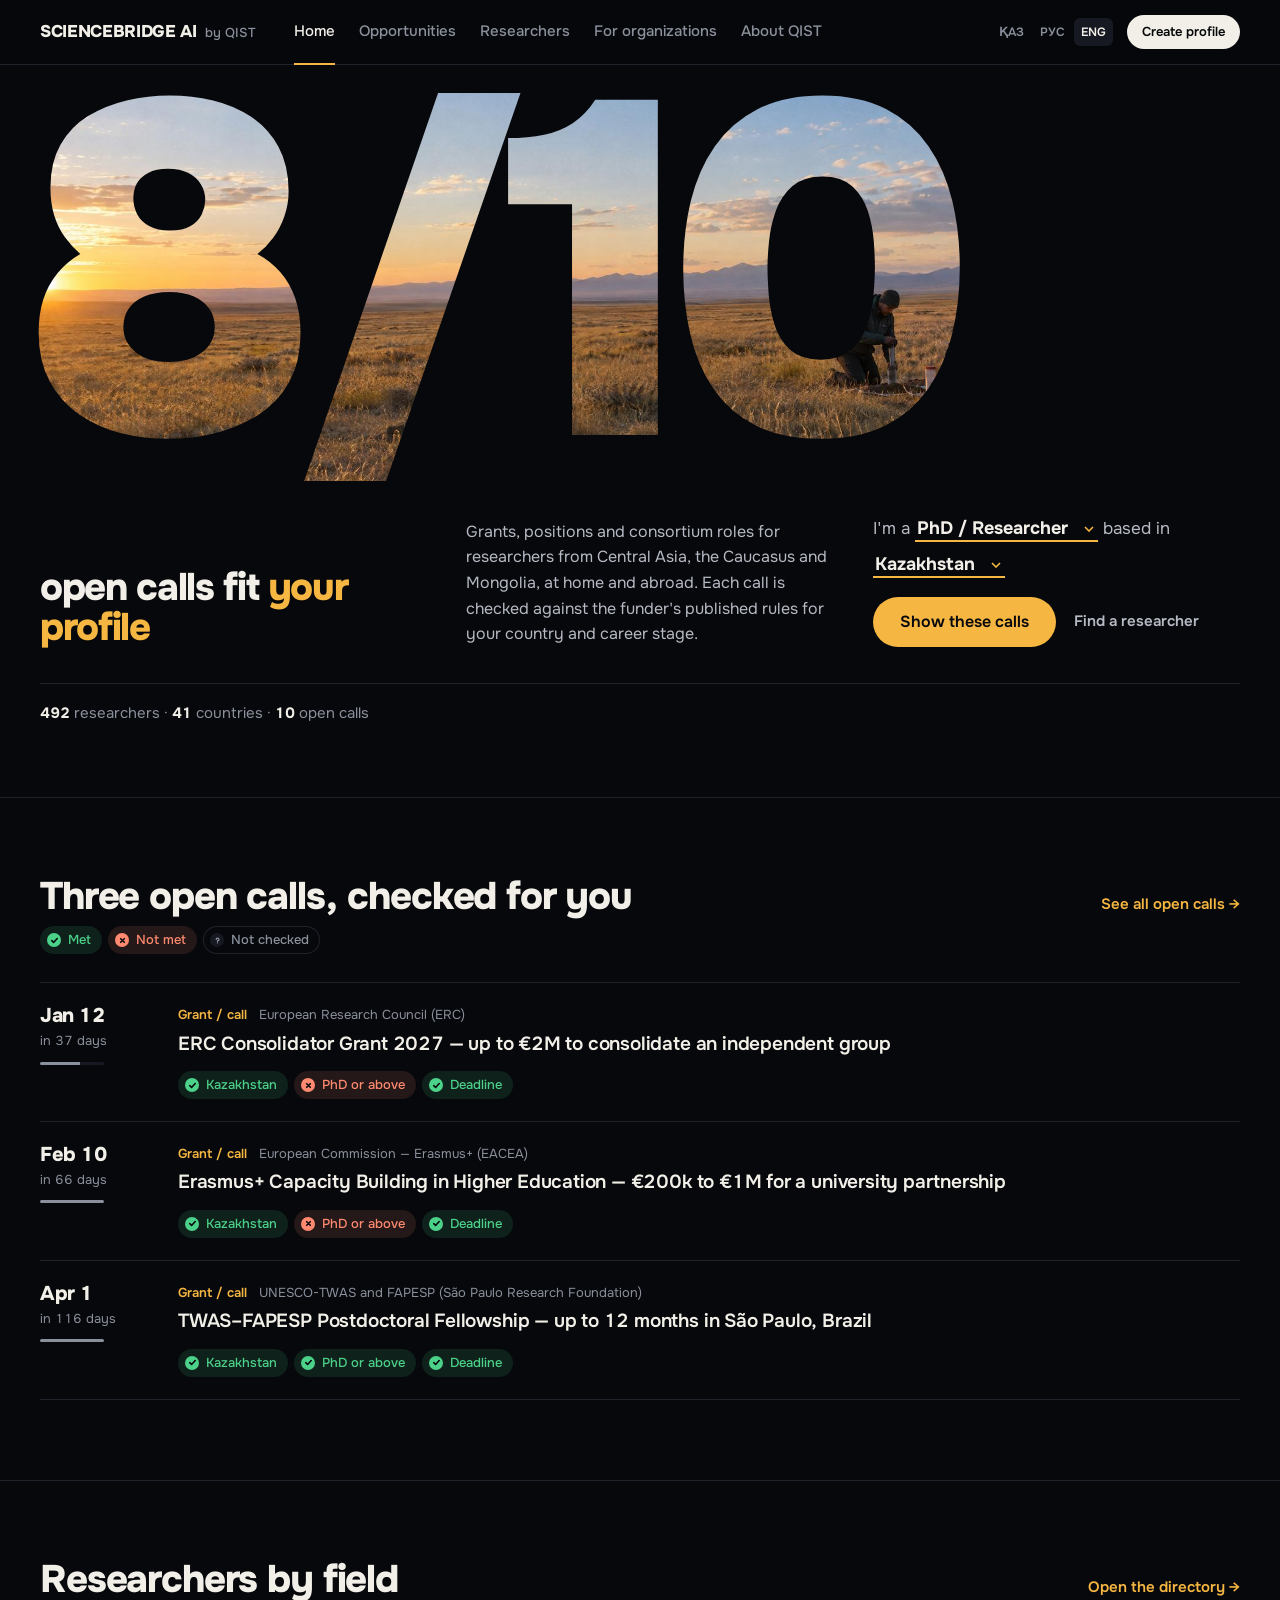
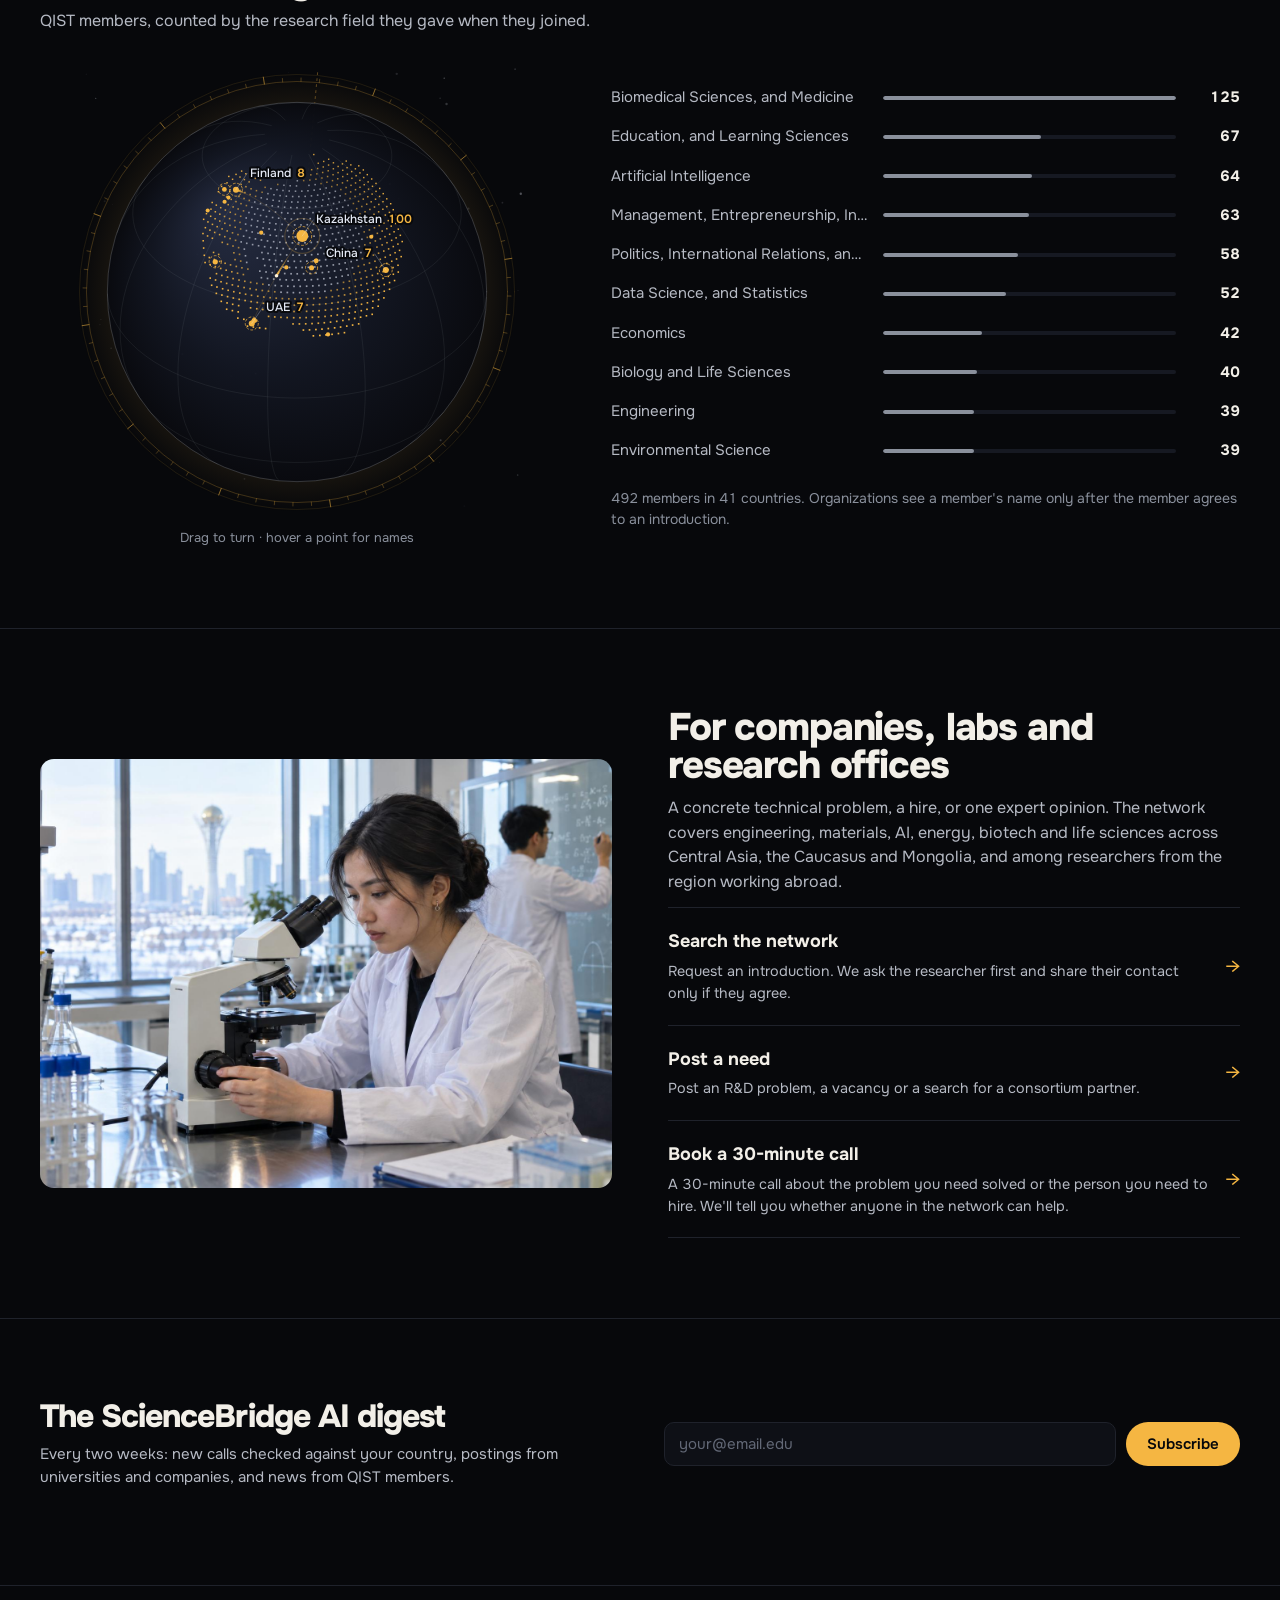
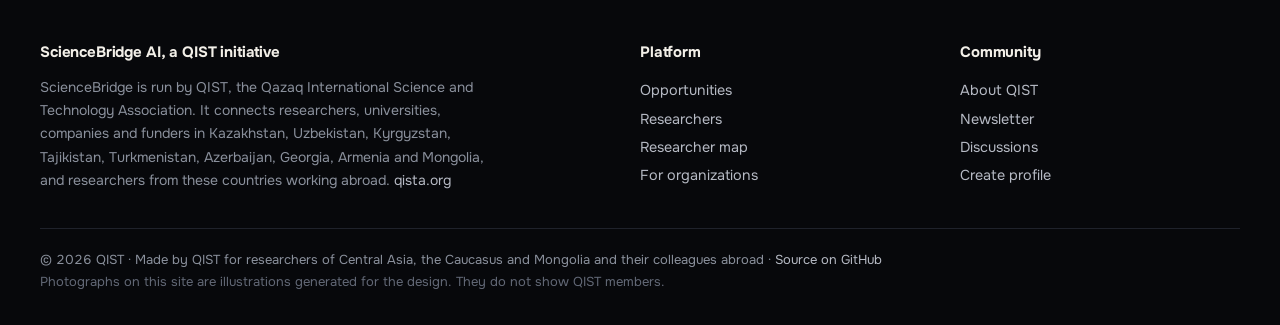
==== commit 66cb7ebe: "feat: dark theme with photo-filled numerals, rebuilt globe Near-black ground, one saffron accent, On" ====
--- a/index.html
+++ b/index.html
@@ -8,28 +8,23 @@
 <link rel="icon" href="data:image/svg+xml,<svg xmlns='http://www.w3.org/2000/svg' viewBox='0 0 100 100'><rect width='100' height='100' rx='26' fill='%232447a8'/><text x='50' y='69' font-size='56' font-weight='700' text-anchor='middle' fill='%23ffffff' font-family='Georgia, serif'>Q</text></svg>">
 <link rel="preconnect" href="https://fonts.googleapis.com">
 <link rel="preconnect" href="https://fonts.gstatic.com" crossorigin>
-<link href="https://fonts.googleapis.com/css2?family=Literata:opsz,wght@7..72,500;7..72,600;7..72,700&family=IBM+Plex+Sans:wght@400;500;600;700&display=swap" rel="stylesheet">
-<link rel="stylesheet" href="assets/css/style.css?v=2026-09-28c">
+<link href="https://fonts.googleapis.com/css2?family=Onest:wght@400;500;600;700;800;900&display=swap" rel="stylesheet">
+<link rel="stylesheet" href="assets/css/style.css?v=2026-09-28d">
 </head>
 <body>
 <header class="site-header" id="site-header"></header>
 
 <!-- ================= hero =================
-     Two jobs, one per tab. "Find a call" is first because the first user in PRD.md is a
-     researcher, and the eligibility check is the thing no other site does: the reader states
-     their stage and country and gets a count of calls they can enter, not a list to read. -->
-<section class="hero girih-edge">
-  <div class="container">
-    <div class="hero-copy">
-      <h1 data-i18n-html="home.h1"></h1>
+     The one number the site exists for: how many of the open calls this reader can enter.
+     The numeral is cut out of a photograph of the steppe; it recounts when the stage or the
+     country changes. -->
+<section class="hero">
+  <div class="container">
+    <div class="photo-num" id="hero-num" style="background-image:url('assets/img/steppe-fieldwork.jpg')" aria-hidden="true"><span id="fit-n">13</span>/<span id="open-n">17</span></div>
+    <div class="hero-row">
+      <h1 id="hero-h1" data-i18n-html="home.f.h1"></h1>
       <p class="lead" data-i18n="home.lead"></p>
-
-      <div class="hero-tabs" role="tablist" data-i18n-attr="aria-label:home.h1">
-        <button type="button" role="tab" id="tab-call" aria-controls="panel-call" aria-selected="true" data-i18n="home.tab.call"></button>
-        <button type="button" role="tab" id="tab-people" aria-controls="panel-people" aria-selected="false" data-i18n="home.tab.people"></button>
-      </div>
-
-      <div class="hero-panel on-navy" id="panel-call" role="tabpanel" aria-labelledby="tab-call">
+      <div>
         <p class="sentence">
           <span data-i18n="home.s.a"></span>
           <select id="demo-stage" data-i18n-attr="aria-label:opp.mystage">
@@ -40,36 +35,14 @@
             <option value="pi_only" data-i18n="opp.stage.pi_only"></option>
           </select><span data-i18n="home.s.b"></span><select id="demo-country" data-i18n-attr="aria-label:opp.mycountry"></select>
         </p>
-        <p class="hero-result" id="hero-result" aria-live="polite"></p>
-        <div class="tiles" id="hero-tiles" aria-hidden="true"></div>
+        <p class="sr-only" id="hero-result" aria-live="polite"></p>
         <div class="hero-actions">
-          <a class="btn btn-gold btn-lg" id="hero-show" href="opportunities.html" data-i18n="home.s.show"></a>
-          <a class="link" href="opportunities.html" data-i18n="home.s.all"></a>
+          <a class="btn btn-primary btn-lg" id="hero-show" href="opportunities.html" data-i18n="home.s.show"></a>
+          <a class="link" href="directory.html" data-i18n="home.tab.people"></a>
         </div>
       </div>
-
-      <div class="hero-panel" id="panel-people" role="tabpanel" aria-labelledby="tab-people" hidden>
-        <form class="hero-search" id="hero-search" role="search">
-          <svg aria-hidden="true" viewBox="0 0 24 24"><circle cx="11" cy="11" r="7"></circle><path d="m20 20-4-4"></path></svg>
-          <label class="sr-only" for="hero-query" data-i18n="home.search.ph"></label>
-          <input id="hero-query" name="q" type="text" data-i18n-attr="placeholder:home.search.ph" autocomplete="off">
-          <button type="submit" data-i18n="common.search"></button>
-        </form>
-        <div class="hero-suggestions">
-          <span data-i18n="home.suggested"></span>
-          <button type="button" data-query="Oil &amp; gas" data-i18n="home.chip.oil"></button>
-          <button type="button" data-query="Mining metallurgy" data-i18n="home.chip.mining"></button>
-          <button type="button" data-query="Energy transition" data-i18n="home.chip.energy"></button>
-          <button type="button" data-query="Biomedical engineering" data-i18n="home.chip.biomed"></button>
-          <button type="button" data-query="Artificial intelligence" data-i18n="home.chip.ai"></button>
-          <button type="button" data-query="Medicine" data-i18n="home.chip.med"></button>
-          <button type="button" data-query="Logistics supply chain" data-i18n="home.chip.log"></button>
-        </div>
-      </div>
-
-      <p class="hero-facts" id="hero-facts"></p>
-    </div>
-
+    </div>
+    <p class="hero-facts" id="hero-facts"></p>
   </div>
 </section>
 
@@ -94,7 +67,7 @@
 <!-- ================= the network by field =================
      The globe shows where members work (real coordinates, D-12 markers for country-level
      records). Beside it, depth by field, no names (D-34); each row opens the directory. -->
-<section class="network girih-edge">
+<section class="section network">
   <div class="container">
     <div class="sec-head">
       <h2 data-i18n="home.depth.h2"></h2>
@@ -156,9 +129,9 @@
 
 <footer class="site-footer" id="site-footer"></footer>
 
-<script src="assets/js/i18n.js?v=2026-09-28c"></script>
-<script src="assets/js/app.js?v=2026-09-28c"></script>
-<script src="assets/js/globe.js?v=2026-09-28c"></script>
+<script src="assets/js/i18n.js?v=2026-09-28d"></script>
+<script src="assets/js/app.js?v=2026-09-28d"></script>
+<script src="assets/js/globe.js?v=2026-09-28d"></script>
 <script>
 (async () => {
   await QIST.boot('index.html');
@@ -184,22 +157,8 @@
      only calls with an open deadline count as open. */
   const active = opps.filter(o => !QIST.isExpired(o));
   const countries = new Set(people.map(p => p.country).filter(Boolean)).size;
-  $('hero-facts').innerHTML = QIST.t('home.facts', { people: people.length, countries, opps: active.length });
-
-  /* ---------- tabs ---------- */
-  const tabs = [['tab-call', 'panel-call'], ['tab-people', 'panel-people']];
-  function selectTab(id) {
-    tabs.forEach(([t, p]) => {
-      $(t).setAttribute('aria-selected', String(t === id));
-      $(p).hidden = t !== id;
-    });
-  }
-  tabs.forEach(([t]) => $(t).addEventListener('click', () => selectTab(t)));
-  document.querySelector('.hero-tabs').addEventListener('keydown', e => {
-    if (e.key !== 'ArrowRight' && e.key !== 'ArrowLeft') return;
-    const next = document.activeElement.id === 'tab-call' ? 'tab-people' : 'tab-call';
-    selectTab(next); $(next).focus();
-  });
+  $('hero-facts').innerHTML = QIST.t('home.f.facts', { people: `<b>${people.length}</b>`, countries: `<b>${countries}</b>`, opps: `<b>${active.length}</b>` });
+  $('open-n').textContent = active.length;
 
   /* ---------- the check ---------- */
   const elig = await QIST.getEligibility();
@@ -231,27 +190,11 @@
     const q = `country=${encodeURIComponent(profile.country)}&stage=${encodeURIComponent(profile.stage)}`;
 
     const fit = active.filter(o => !QIST.matchOpportunity(o, profile, elig).blocked).length;
-    const result = $('hero-result');
-    const was = result.dataset.fit === undefined ? fit : Number(result.dataset.fit);
-    result.dataset.fit = fit;
-    result.innerHTML = fit
-      ? QIST.t('home.s.result', { fit: `<b>${was}</b>`, open: active.length })
-      : QIST.t('home.s.none', { open: active.length });
-    if (fit) QIST.tweenNumber(result.querySelector('b'), was, fit);
-
-    /* One tile per open call, closing soonest first: lit if the profile qualifies. When the
-       country changes, the tiles that go out are the calls it rules out. */
-    const tiles = $('hero-tiles');
-    if (!tiles.children.length) {
-      tiles.innerHTML = byDeadline.map(o =>
-        `<a class="tile" href="opportunities.html#opp-${encodeURIComponent(o.id)}" title="${QIST.esc(o.title)}" tabindex="-1"></a>`).join('');
-    }
-    [...tiles.children].forEach((el, i) => {
-      const o = byDeadline[i];
-      el.classList.toggle('on', !QIST.matchOpportunity(o, profile, elig).blocked);
-      el.href = `opportunities.html?${q}#opp-${encodeURIComponent(o.id)}`;
-      el.style.transitionDelay = QIST.reducedMotion() ? '0ms' : `${i * 18}ms`;
-    });
+    /* The numeral recounts; the screen-reader line says the same thing in words. */
+    const fitEl = $('fit-n');
+    const was = Number(fitEl.textContent) || fit;
+    QIST.tweenNumber(fitEl, was, fit, 600);
+    $('hero-result').textContent = QIST.t('home.s.result', { fit, open: active.length }).replace(/<[^>]+>/g, '');
     $('hero-show').href = `opportunities.html?${q}&elig=1`;
     $('calls-all').href = `opportunities.html?${q}`;
 
@@ -331,14 +274,6 @@
     });
   }
 
-  /* ---------- find a researcher ---------- */
-  const openDirectorySearch = query => {
-    const value = String(query || '').trim();
-    location.href = 'directory.html' + (value ? '?q=' + encodeURIComponent(value) : '');
-  };
-  $('hero-search').addEventListener('submit', e => { e.preventDefault(); openDirectorySearch($('hero-query').value); });
-  document.querySelectorAll('.hero-suggestions [data-query]').forEach(b =>
-    b.addEventListener('click', () => openDirectorySearch(b.dataset.query)));
 })();
 </script>
 </body>
--- a/assets/css/style.css
+++ b/assets/css/style.css
@@ -1,267 +1,224 @@
 /* ============================================================
-   ScienceBridge AI by QIST — design system, "Registan"
-   The palette is taken from Timurid tilework in Samarkand: lapis, turquoise and saffron on
-   plaster white, with a lapis night for dark surfaces. It places the site in the region it
-   serves, and it is the heritage the product stands on: Ulugh Beg's observatory, al-Farabi,
-   al-Khwarizmi. Literata for titles: a book face whose Cyrillic was drawn, not derived.
-   IBM Plex Sans for everything the reader operates. Both cover the Kazakh letters
-   (ә ғ қ ң ө ұ ү һ і). Figures are tabular, so dates and counts line up in columns.
+   ScienceBridge AI by QIST — design system
+   Near-black ground, warm white type, one saffron accent. Onest throughout: 400 for text,
+   600 for labels, 800–900 for titles. The signature is the numeral filled with a
+   photograph (.photo-num): every page opens with the one number that matters on it,
+   cut out of a picture of the region — 13/17 open calls that fit, 17 calls, 492 researchers.
 
    Rules this file follows, so the next change can follow them too:
-   - Lapis carries action on light surfaces (white on lapis, 7.6:1). Saffron carries action
-     on night surfaces (night on saffron, 8:1). Turquoise marks state: the current section,
-     focus, the girih ornament. White text on the old gold was 3.2:1.
-   - Photographs sit under a night gradient wherever text runs over them.
-   - The girih band (assets/img/girih.svg) appears only at the edge of night surfaces.
-   - Lists are rows with dividers. A white panel means "a thing you fill in or act on".
+   - One accent. Saffron marks the primary action, the current section and the key number.
+     Green and red only ever mean "you meet it" and "you don't".
+   - No shadows, no gradients. Depth comes from three greys: ground, raised panel, fill.
+   - Lists are rows with 1px dividers. A panel means "a thing you fill in or act on".
+   - Figures are tabular so counts and dates line up.
    ============================================================ */
 :root {
-  --night: #0e1733;
-  --night-2: #16224a;
-  --lapis: #2447a8;
-  --lapis-2: #1b3988;
-  --turq: #1f9aa0;
-  --turq-ink: #0f6d73;
-  --turq-soft: #dff0f0;
-  --saffron: #e3a53a;
-  --saffron-hi: #edb652;
-  --saffron-ink: #87570a;
-  --saffron-soft: #faeed6;
-
-  --ink: #121a2b;
-  --ink-2: #454f5e;
-  --ink-3: #5b6574;
-  --paper: #f6f4ef;
-  --paper-2: #ece9e1;
-  --surface: #ffffff;
-  --line: #dfdbd1;
-  --line-2: #e9e6de;
-  --ok: #0f7b62;   --ok-bg: #dff1ea;
-  --bad: #b3322f;  --bad-bg: #fbe7e6;
-  --unk: #5b6574;  --unk-bg: #ebe9e3;
-  --on-navy: #e6ebf7;
-  --on-navy-2: #b3bdd6;
-
-  /* names the rest of the stylesheet and the pages' inline styles use */
-  --navy: var(--night);
-  --navy-2: var(--night-2);
-  --navy-3: var(--lapis);
-  --gold: var(--saffron);
-  --gold-hi: var(--saffron-hi);
-  --gold-ink: var(--saffron-ink);
-  --gold-soft: var(--saffron-soft);
-  --card: var(--surface);
-  --ink-soft: var(--ink-2);
-  --ink-faint: var(--ink-3);
-  --teal: var(--ok);
-  --red: var(--bad);
-
-  --radius: 12px;
-  --radius-sm: 8px;
-  --shadow-float: 0 12px 34px rgba(14, 23, 51, .18), 0 2px 6px rgba(14, 23, 51, .08);
-  --serif: "Literata", Georgia, "Times New Roman", serif;
-  --sans: "IBM Plex Sans", -apple-system, BlinkMacSystemFont, "Segoe UI", sans-serif;
+  --bg: #07080b;
+  --bg-2: #0e1016;
+  --bg-3: #161922;
+  --line: #1f222b;
+  --line-2: #16181f;
+  --fg: #f2efe8;
+  --fg-2: #b6bac4;
+  --fg-3: #8a909c;
+  --accent: #f5b642;
+  --accent-hi: #ffc65c;
+  --accent-soft: rgba(245, 182, 66, .12);
+  --ok: #4cd18a;  --ok-bg: rgba(76, 209, 138, .12);
+  --bad: #ff8a70; --bad-bg: rgba(255, 138, 112, .12);
+  --unk: #8a909c;
+
+  /* names older inline styles in the pages still use */
+  --paper: var(--bg); --paper-2: var(--bg-3); --surface: var(--bg-2); --card: var(--bg-2);
+  --ink: var(--fg); --ink-2: var(--fg-2); --ink-3: var(--fg-3); --ink-soft: var(--fg-2); --ink-faint: var(--fg-3);
+  --navy: var(--fg); --navy-2: var(--fg); --navy-3: var(--accent);
+  --gold: var(--accent); --gold-ink: var(--accent); --gold-soft: var(--accent-soft);
+  --teal: var(--ok); --red: var(--bad);
+
+  --radius: 14px;
+  --radius-sm: 10px;
+  --font: "Onest", -apple-system, BlinkMacSystemFont, "Segoe UI", sans-serif;
+  --serif: var(--font);
+  --sans: var(--font);
 }
 
 /* ---------- base ---------- */
 * { box-sizing: border-box; margin: 0; padding: 0; }
-/* Short pages end in the footer's navy rather than a strip of paper under it. */
-html { background: var(--navy); scroll-behavior: smooth; }
+html { background: var(--bg); scroll-behavior: smooth; color-scheme: dark; }
 body {
-  font-family: var(--sans); font-size: .9375rem; line-height: 1.55; color: var(--ink);
-  background: var(--paper); -webkit-font-smoothing: antialiased; font-variant-numeric: tabular-nums;
-}
-h1, h2, .serif { font-family: var(--serif); color: var(--navy); font-weight: 600; line-height: 1.15; letter-spacing: -.012em; font-optical-sizing: auto; }
-h3, h4 { font-family: var(--sans); color: var(--navy); font-weight: 600; line-height: 1.35; }
-a { color: var(--navy-3); text-decoration: none; }
-a:hover { color: var(--navy); text-decoration: underline; text-underline-offset: 3px; }
+  font: 400 .9375rem/1.55 var(--font); color: var(--fg); background: var(--bg);
+  -webkit-font-smoothing: antialiased; font-variant-numeric: tabular-nums;
+}
+h1, h2, h3, h4, .serif { font-family: var(--font); color: var(--fg); line-height: 1.1; }
+h1 { font-weight: 800; letter-spacing: -.035em; }
+h2 { font-weight: 800; letter-spacing: -.03em; }
+h3, h4 { font-weight: 600; letter-spacing: -.01em; line-height: 1.35; }
+a { color: var(--fg); text-decoration: none; }
+a:hover { color: var(--accent); }
 img { max-width: 100%; }
 b, strong { font-weight: 600; }
-code { font-size: .85em; background: var(--paper-2); padding: 1px 5px; border-radius: 4px; }
-.num { font-variant-numeric: tabular-nums; }
-.muted { color: var(--ink-3); }
+code { font-size: .85em; background: var(--bg-3); padding: 1px 5px; border-radius: 4px; }
+.muted { color: var(--fg-3); }
 .small { font-size: .8125rem; }
 .sr-only { position: absolute; width: 1px; height: 1px; padding: 0; margin: -1px; overflow: hidden; clip: rect(0, 0, 0, 0); white-space: nowrap; border: 0; }
 [hidden] { display: none !important; }
+::selection { background: var(--accent); color: var(--bg); }
 
 a:focus-visible, button:focus-visible, .btn:focus-visible, summary:focus-visible,
 input:focus-visible, select:focus-visible, textarea:focus-visible, [tabindex]:focus-visible {
-  outline: 2px solid var(--turq); outline-offset: 2px;
+  outline: 2px solid var(--accent); outline-offset: 2px;
 }
 
 /* ---------- layout ---------- */
-.container { max-width: 1160px; margin: 0 auto; padding: 0 24px; }
-.section { padding: 64px 0; }
-.section + .section { padding-top: 0; }
-
-.page-head { padding: 44px 0 24px; display: flex; align-items: flex-end; justify-content: space-between; gap: 16px 24px; flex-wrap: wrap; }
-.page-head h1 { font-size: 2.25rem; }
-.page-head .lede { margin-top: 10px; max-width: 62ch; color: var(--ink-2); font-size: 1rem; }
-.page-head .aside { font-size: .875rem; color: var(--ink-2); font-variant-numeric: tabular-nums; padding-bottom: 4px; }
-.page-head .aside b { color: var(--navy); }
-
-.sec-head { display: grid; grid-template-columns: minmax(0, 1fr) auto; align-items: baseline; gap: 8px 16px; margin-bottom: 20px; }
-.sec-head h2 { font-size: 1.6rem; }
-.sec-head .lede { grid-column: 1 / -1; max-width: 62ch; color: var(--ink-2); font-size: .9375rem; }
-.sec-head > a { font-weight: 600; font-size: .875rem; white-space: nowrap; }
-
-/* Legacy heading wrapper still used by the curator, admin and matching screens. */
+.container { max-width: 1280px; margin: 0 auto; padding: 0 40px; }
+.section { padding: 80px 0; border-top: 1px solid var(--line); }
+
+.sec-head { display: grid; grid-template-columns: minmax(0, 1fr) auto; align-items: baseline; gap: 10px 20px; margin-bottom: 28px; }
+.sec-head h2 { font-size: 2.4rem; line-height: 1; }
+.sec-head .lede { grid-column: 1 / -1; max-width: 60ch; color: var(--fg-2); font-size: 1rem; }
+.sec-head > a { font-weight: 600; font-size: .9375rem; color: var(--accent); white-space: nowrap; }
+.sec-head > a:hover { color: var(--accent-hi); }
+
+/* legacy wrappers still used by the curator, admin and matching screens */
 .section-head { display: flex; align-items: baseline; justify-content: space-between; gap: 16px; margin-bottom: 24px; flex-wrap: wrap; }
-.section-head h2 { font-size: 1.75rem; }
+.section-head h2 { font-size: 2rem; }
+.page-head { padding: 44px 0 24px; }
+.page-head h1 { font-size: 2.6rem; }
+.page-head .lede { margin-top: 10px; max-width: 62ch; color: var(--fg-2); }
 
 .grid { display: grid; gap: 20px; }
 .grid-2 { grid-template-columns: repeat(2, minmax(0, 1fr)); }
 .grid-3 { grid-template-columns: repeat(3, minmax(0, 1fr)); }
-
-.panel, .card { background: var(--surface); border: 1px solid var(--line); border-radius: var(--radius); padding: 24px; }
+.panel, .card { background: var(--bg-2); border: 1px solid var(--line); border-radius: var(--radius); padding: 24px; }
 .pad-lg { padding: 32px; }
 .card h3 { font-size: 1.0625rem; margin-bottom: 8px; }
 
-/* A heading column on the left, the thing to fill in on the right. */
-.split { display: grid; grid-template-columns: minmax(0, 1fr) minmax(0, 1.9fr); gap: 48px; align-items: start; }
-.split-intro { position: sticky; top: 84px; }
-.split-intro h2 { font-size: 1.5rem; margin-bottom: 10px; }
-.split-intro p { color: var(--ink-2); }
-.split-intro .note, .note-line { margin-top: 16px; font-size: .8125rem; color: var(--ink-3); padding-left: 12px; border-left: 2px solid var(--gold); }
+.split { display: grid; grid-template-columns: minmax(0, 1fr) minmax(0, 1.8fr); gap: 56px; align-items: start; }
+.split-intro { position: sticky; top: 96px; }
+.split-intro h2 { font-size: 2rem; margin-bottom: 12px; }
+.split-intro p { color: var(--fg-2); }
+.split-intro .note, .note-line { margin-top: 18px; font-size: .875rem; color: var(--fg-3); padding-left: 14px; border-left: 2px solid var(--accent); }
+
+/* ---------- the signature: a numeral filled with a photograph ---------- */
+.photo-num {
+  display: block; font: 900 clamp(7rem, 26vw, 25.5rem)/.78 var(--font); letter-spacing: -.07em;
+  white-space: nowrap; color: transparent; background-color: var(--bg-3);
+  background-size: cover; background-position: center 58%; background-repeat: no-repeat;
+  -webkit-background-clip: text; background-clip: text;
+  padding-bottom: .04em; margin-left: -.04em;
+}
+
+/* Inner-page opening: the page's number on the left, title and lede on the right. */
+.page-top { padding: 40px 0 36px; display: grid; grid-template-columns: auto minmax(0, 1fr); gap: 16px 48px; align-items: end; }
+.page-top .photo-num { font-size: clamp(6rem, 17vw, 15rem); }
+.page-top .unit { display: block; margin-top: 10px; font-size: .9375rem; color: var(--fg-3); }
+.page-top h1 { font-size: clamp(2.2rem, 4vw, 3.6rem); line-height: .98; }
+.page-top .lede { margin-top: 14px; max-width: 58ch; color: var(--fg-2); font-size: 1.0625rem; }
+.page-top .aside { margin-top: 16px; font-size: 1rem; color: var(--fg-2); }
+.page-top .aside b { color: var(--accent); font-weight: 700; }
+.page-top .view-switch { margin-top: 18px; }
 
 /* ---------- header ---------- */
-/* One line at every width. Brand and actions never shrink; the menu collapses into the
-   burger before it would overflow (see the 1000px block at the end). */
-.site-header {
-  background: var(--navy); color: #fff; position: sticky; top: 0; z-index: 1000;
-  border-bottom: 1px solid rgba(31,154,160,.35);
-}
-.site-header .container { display: flex; align-items: center; gap: 20px; min-height: 60px; position: relative; }
-.brand { display: flex; align-items: center; gap: 11px; flex: none; white-space: nowrap; color: #fff; }
-.brand:hover { color: #fff; text-decoration: none; }
-.brand .seal {
-  width: 32px; height: 32px; border-radius: 9px; border: 0; display: grid; place-items: center;
-  background: url(../img/girih.svg) center / 22px no-repeat, var(--lapis);
-  font: 700 .8rem var(--serif); color: #fff; text-shadow: 0 0 6px var(--lapis);
-}
-.brand-lockup { display: flex; flex-direction: column; line-height: 1.05; }
-.brand-name { font-family: var(--serif); font-size: 1.15rem; font-weight: 600; }
-.brand-by { font-size: .72rem; color: var(--on-navy-2); margin-top: 2px; }
-.brand:hover .brand-by { color: var(--turq); }
-
-.main-nav { display: flex; gap: 2px; flex: 1; min-width: 0; }
-.main-nav a {
-  position: relative; color: #cfd8e6; padding: 8px 11px; border-radius: 6px;
-  font-size: .9rem; font-weight: 500; white-space: nowrap;
-}
-.main-nav a:hover { color: #fff; background: rgba(255,255,255,.06); text-decoration: none; }
-/* The current section is marked by a gold rule under the label. */
-.main-nav a.active { color: #fff; }
-.main-nav a.active::after {
-  content: ""; position: absolute; left: 11px; right: 11px; bottom: 1px;
-  height: 2px; border-radius: 2px; background: var(--turq);
-}
+.site-header { background: rgba(7, 8, 11, .92); position: sticky; top: 0; z-index: 1000; border-bottom: 1px solid var(--line); backdrop-filter: saturate(1.4) blur(8px); }
+.site-header .container { display: flex; align-items: center; gap: 28px; min-height: 64px; position: relative; }
+.brand { display: flex; align-items: center; gap: 10px; flex: none; white-space: nowrap; color: var(--fg); }
+.brand:hover { color: var(--fg); }
+.brand .seal { display: none; }
+.brand-lockup { display: flex; align-items: baseline; gap: 8px; }
+.brand-name { font-weight: 800; font-size: 1.0625rem; letter-spacing: -.02em; text-transform: uppercase; }
+.brand-by { font-size: .8125rem; font-weight: 500; color: var(--fg-3); }
+.main-nav { display: flex; gap: 4px; flex: 1; min-width: 0; }
+.main-nav a { position: relative; color: var(--fg-3); padding: 8px 10px; font-size: .9375rem; font-weight: 500; white-space: nowrap; }
+.main-nav a:hover { color: var(--fg); }
+.main-nav a.active { color: var(--fg); }
+.main-nav a.active::after { content: ""; position: absolute; left: 10px; right: 10px; bottom: -13px; height: 2px; background: var(--accent); }
 .main-nav .nav-create { display: none; }
-.nav-auth { display: flex; align-items: center; gap: 12px; flex: none; }
-.nav-auth .btn { white-space: nowrap; }
+.nav-auth { display: flex; align-items: center; gap: 14px; flex: none; }
 .nav-toggle {
-  display: none; width: 38px; height: 38px; place-items: center; flex: none;
-  background: none; border: 1px solid rgba(255,255,255,.18); border-radius: 7px; color: #fff; cursor: pointer;
+  display: none; width: 40px; height: 40px; place-items: center; flex: none;
+  background: none; border: 1px solid var(--line); border-radius: 999px; color: var(--fg); cursor: pointer;
 }
 .nav-toggle svg { width: 18px; height: 18px; stroke: currentColor; stroke-width: 2; fill: none; stroke-linecap: round; }
-.nav-toggle:hover { border-color: var(--gold); }
-
-/* Three codes, always visible, current one marked: a reader who cannot read the interface
-   must be able to find this without reading the interface. */
 .lang-switch { display: inline-flex; gap: 2px; }
-.lang-opt {
-  font: 700 .72rem var(--sans); letter-spacing: .06em; padding: 6px 7px; border: 0; border-radius: 5px;
-  background: transparent; color: rgba(244,233,210,.6); cursor: pointer;
-}
-.lang-opt:hover { color: #fff; background: rgba(255,255,255,.06); }
-.lang-opt.is-on { color: #fff; box-shadow: inset 0 0 0 1px var(--turq); }
+.lang-opt { font: 600 .75rem var(--font); padding: 6px 7px; border: 0; border-radius: 6px; background: transparent; color: var(--fg-3); cursor: pointer; }
+.lang-opt:hover { color: var(--fg); }
+.lang-opt.is-on { color: var(--fg); background: var(--bg-3); }
 
 /* ---------- buttons ---------- */
 .btn {
   display: inline-flex; align-items: center; justify-content: center; gap: 8px;
-  min-height: 40px; padding: 0 16px; border-radius: var(--radius-sm); border: 1px solid transparent;
-  font: 600 .875rem/1.2 var(--sans); cursor: pointer; text-decoration: none; white-space: nowrap;
+  min-height: 42px; padding: 0 20px; border-radius: 999px; border: 1px solid transparent;
+  font: 600 .9375rem/1.2 var(--font); cursor: pointer; text-decoration: none; white-space: nowrap;
   transition: background-color .15s ease, border-color .15s ease, color .15s ease;
 }
-.btn:hover { text-decoration: none; }
-.btn-sm { min-height: 32px; padding: 0 12px; font-size: .8125rem; }
-.btn-lg { min-height: 46px; padding: 0 20px; font-size: .9375rem; }
-.btn-primary, .btn-navy { background: var(--lapis); color: #fff; }
-.btn-primary:hover, .btn-navy:hover { background: var(--lapis-2); color: #fff; }
-/* On navy surfaces only. */
-.btn-gold { background: var(--gold); color: var(--navy); }
-.btn-gold:hover { background: var(--gold-hi); color: var(--navy); }
-.btn-outline { background: var(--surface); border-color: var(--line); color: var(--ink); }
-.btn-outline:hover { border-color: var(--navy-3); color: var(--navy); }
-.btn-quiet { background: transparent; color: var(--ink-2); }
-.btn-quiet:hover { background: var(--paper-2); color: var(--navy); }
-.btn-ghost { background: transparent; color: var(--on-navy); border-color: rgba(255,255,255,.3); }
-.btn-ghost:hover { background: rgba(255,255,255,.08); color: #fff; }
-.btn-danger { background: var(--bad); color: #fff; }
-.btn[disabled], .btn[aria-disabled="true"] { opacity: .5; cursor: not-allowed; }
+.btn-sm { min-height: 34px; padding: 0 14px; font-size: .8125rem; }
+.btn-lg { min-height: 50px; padding: 0 26px; font-size: 1rem; }
+.btn-primary, .btn-gold { background: var(--accent); color: var(--bg); }
+.btn-primary:hover, .btn-gold:hover { background: var(--accent-hi); color: var(--bg); }
+.btn-navy { background: var(--fg); color: var(--bg); }
+.btn-navy:hover { background: #fff; color: var(--bg); }
+.btn-outline, .btn-ghost { background: transparent; border-color: var(--line); color: var(--fg); }
+.btn-outline:hover, .btn-ghost:hover { border-color: var(--fg-3); color: var(--fg); }
+.btn-quiet { background: transparent; color: var(--fg-3); }
+.btn-quiet:hover { color: var(--fg); background: var(--bg-3); }
+.btn-danger { background: var(--bad); color: var(--bg); }
+.btn[disabled], .btn[aria-disabled="true"] { opacity: .45; cursor: not-allowed; }
+.site-header .btn-gold { background: var(--fg); color: var(--bg); }
+.site-header .btn-gold:hover { background: #fff; }
 
 /* ---------- forms ---------- */
 input[type=text], input[type=email], input[type=password], input[type=url], input[type=number], input[type=date], select, textarea {
-  font: .9375rem var(--sans); color: var(--ink); min-height: 40px; padding: 8px 12px;
-  border: 1px solid var(--line); border-radius: var(--radius-sm); background-color: var(--surface);
-  outline: none; transition: border-color .15s, box-shadow .15s; max-width: 100%;
+  font: .9375rem var(--font); color: var(--fg); min-height: 44px; padding: 10px 14px;
+  border: 1px solid var(--line); border-radius: var(--radius-sm); background-color: var(--bg-2);
+  outline: none; transition: border-color .15s; max-width: 100%;
 }
 textarea { width: 100%; resize: vertical; line-height: 1.55; }
-input:focus, select:focus, textarea:focus { border-color: var(--navy-3); box-shadow: 0 0 0 3px rgba(44,74,119,.15); }
-input::placeholder, textarea::placeholder { color: #8a929a; }
+input:focus, select:focus, textarea:focus { border-color: var(--fg-3); }
+input::placeholder, textarea::placeholder { color: #626876; }
+input[type=date] { color-scheme: dark; }
 select {
-  padding-right: 32px; appearance: none; -webkit-appearance: none; cursor: pointer; text-overflow: ellipsis;
-  background-image: url("data:image/svg+xml,%3Csvg xmlns='http://www.w3.org/2000/svg' width='12' height='8' viewBox='0 0 12 8'%3E%3Cpath d='M1 1.5l5 5 5-5' fill='none' stroke='%235f6872' stroke-width='1.6'/%3E%3C/svg%3E");
-  background-repeat: no-repeat; background-position: right 12px center;
-}
-label { font-size: .8125rem; font-weight: 600; color: var(--ink); display: block; margin-bottom: 6px; }
+  padding-right: 34px; appearance: none; -webkit-appearance: none; cursor: pointer; text-overflow: ellipsis;
+  background-image: url("data:image/svg+xml,%3Csvg xmlns='http://www.w3.org/2000/svg' width='12' height='8' viewBox='0 0 12 8'%3E%3Cpath d='M1 1.5l5 5 5-5' fill='none' stroke='%238a909c' stroke-width='1.6'/%3E%3C/svg%3E");
+  background-repeat: no-repeat; background-position: right 14px center;
+}
+select option { background: var(--bg-2); color: var(--fg); }
+label { font-size: .8125rem; font-weight: 600; color: var(--fg-2); display: block; margin-bottom: 6px; }
 .search-input { min-width: 0; }
 .form-row { margin-bottom: 16px; }
 .form-grid { display: grid; grid-template-columns: 1fr 1fr; gap: 0 16px; }
-.check { display: inline-flex; align-items: center; gap: 8px; font-size: .875rem; color: var(--ink-2); cursor: pointer; font-weight: 500; margin: 0; }
-.check input { width: 16px; height: 16px; accent-color: var(--navy); margin: 0; }
-
-/* Stacked form: label above control, full width. */
-.form { display: flex; flex-direction: column; gap: 16px; }
-.form label { display: flex; flex-direction: column; gap: 6px; margin: 0; min-width: 0; }
+.check { display: inline-flex; align-items: center; gap: 8px; font-size: .9rem; color: var(--fg-2); cursor: pointer; font-weight: 500; margin: 0; }
+.check input { width: 16px; height: 16px; accent-color: var(--accent); margin: 0; }
+
+.form { display: flex; flex-direction: column; gap: 18px; }
+.form label { display: flex; flex-direction: column; gap: 7px; margin: 0; min-width: 0; }
 .form label > input, .form label > select, .form label > textarea { width: 100%; font-weight: 400; }
 .form .row-2 { display: grid; grid-template-columns: 1fr 1fr; gap: 16px; }
 .form .row-2 > * { min-width: 0; }
-.form .note { font-size: .8125rem; color: var(--ink-2); line-height: 1.55; background: var(--paper); border-radius: var(--radius-sm); padding: 10px 12px; }
-.form .actions { display: flex; gap: 12px; align-items: center; flex-wrap: wrap; }
-.form .state { font-size: .8125rem; color: var(--ink-2); }
-
-/* A select set inside a sentence: "I'm a [PhD ▾] based in [Kazakhstan ▾]". The profile is
-   stated the way a person would say it, instead of three labelled boxes. */
-.sentence { font-size: 1.0625rem; line-height: 2.1; color: var(--ink); }
+.form .actions { display: flex; gap: 14px; align-items: center; flex-wrap: wrap; }
+.form .state { font-size: .875rem; color: var(--fg-2); }
+
+/* A profile said as a sentence: "I'm a [PhD ▾] based in [Kazakhstan ▾]". */
+.sentence { font-size: 1.125rem; line-height: 2.1; color: var(--fg-2); }
 .sentence select {
-  font: 600 1.0625rem var(--sans); color: var(--navy); min-height: 0; height: auto;
-  padding: 0 22px 1px 2px; border: 0; border-bottom: 1.5px solid var(--navy-3); border-radius: 0;
+  font: 700 1.125rem var(--font); color: var(--fg); min-height: 0; height: auto;
+  padding: 0 22px 1px 2px; border: 0; border-bottom: 2px solid var(--accent); border-radius: 0;
   background-color: transparent; background-position: right 4px center;
-  background-image: url("data:image/svg+xml,%3Csvg xmlns='http://www.w3.org/2000/svg' width='10' height='6' viewBox='0 0 10 6'%3E%3Cpath d='M1 1l4 4 4-4' fill='none' stroke='%232c4a77' stroke-width='1.6'/%3E%3C/svg%3E");
-  max-width: 100%; box-shadow: none; text-overflow: clip;
-}
-.sentence select:focus { box-shadow: none; border-bottom-color: var(--gold); }
-.on-navy.sentence, .on-navy .sentence { color: var(--on-navy); }
-.on-navy.sentence select, .on-navy .sentence select {
-  color: #fff; border-bottom-color: var(--gold);
-  background-image: url("data:image/svg+xml,%3Csvg xmlns='http://www.w3.org/2000/svg' width='10' height='6' viewBox='0 0 10 6'%3E%3Cpath d='M1 1l4 4 4-4' fill='none' stroke='%23c49a3c' stroke-width='1.6'/%3E%3C/svg%3E");
-}
-.on-navy.sentence select option, .on-navy .sentence select option { color: var(--ink); background: #fff; }
-
-/* Segmented control: one choice among a few, each with its count. */
+  background-image: url("data:image/svg+xml,%3Csvg xmlns='http://www.w3.org/2000/svg' width='10' height='6' viewBox='0 0 10 6'%3E%3Cpath d='M1 1l4 4 4-4' fill='none' stroke='%23f5b642' stroke-width='1.6'/%3E%3C/svg%3E");
+  max-width: 100%; text-overflow: clip;
+}
+.sentence select:focus { border-bottom-color: var(--fg); }
+
 .seg { display: flex; flex-wrap: wrap; gap: 6px; }
 .seg button {
-  display: inline-flex; align-items: center; gap: 7px; min-height: 34px; padding: 0 12px;
-  border: 1px solid var(--line); border-radius: 99px; background: var(--surface);
-  font: 500 .8125rem var(--sans); color: var(--ink-2); cursor: pointer;
-}
-.seg button:hover { border-color: var(--navy-3); color: var(--navy); }
-.seg button[aria-pressed="true"] { background: var(--night); border-color: var(--night); color: #fff; }
-.seg .n { font: 600 .75rem var(--sans); color: var(--ink-3); }
-.seg button[aria-pressed="true"] .n { color: var(--saffron); }
-
-/* Old filter row, still used by the channels page. */
+  display: inline-flex; align-items: center; gap: 7px; min-height: 36px; padding: 0 14px;
+  border: 1px solid var(--line); border-radius: 999px; background: transparent;
+  font: 500 .875rem var(--font); color: var(--fg-2); cursor: pointer;
+}
+.seg button:hover { border-color: var(--fg-3); color: var(--fg); }
+.seg button[aria-pressed="true"] { background: var(--fg); border-color: var(--fg); color: var(--bg); }
+.seg .n { font-weight: 700; color: var(--fg-3); }
+.seg button[aria-pressed="true"] .n { color: var(--bg); opacity: .6; }
+
 .filters { display: flex; gap: 12px; flex-wrap: wrap; margin-bottom: 24px; align-items: center; }
 .filters .search-input { flex: 1 1 300px; }
 .filters select { flex: 0 1 auto; max-width: 320px; }
@@ -269,745 +226,466 @@
 /* ---------- small pieces ---------- */
 .ico { width: 1em; height: 1em; vertical-align: -.14em; flex: none; fill: none; stroke: currentColor; stroke-width: 1.8; stroke-linecap: round; stroke-linejoin: round; }
 .tags { display: flex; flex-wrap: wrap; gap: 6px; }
-.tag {
-  font-size: .78rem; line-height: 1.4; padding: 2px 9px; border-radius: 99px;
-  background: var(--paper-2); color: var(--ink-2); border: 1px solid transparent; cursor: pointer;
-}
-.tag:hover { border-color: var(--line); color: var(--navy); }
-.tag.gold { background: var(--gold-soft); color: var(--gold-ink); }
-.tag-all { background: var(--gold-soft); color: var(--gold-ink); font-weight: 600; }
-.badge {
-  display: inline-block; font-size: .75rem; font-weight: 600;
-  padding: 2px 8px; border-radius: 4px; background: var(--gold-soft); color: var(--gold-ink);
-}
+.tag { font-size: .78rem; line-height: 1.4; padding: 3px 10px; border-radius: 999px; background: var(--bg-3); color: var(--fg-2); border: 1px solid transparent; cursor: pointer; }
+.tag:hover { color: var(--fg); border-color: var(--line); }
+.tag.gold, .tag-all { background: var(--accent-soft); color: var(--accent); }
+.badge { display: inline-block; font-size: .75rem; font-weight: 600; padding: 2px 9px; border-radius: 999px; background: var(--accent-soft); color: var(--accent); }
 .badge.teal { background: var(--ok-bg); color: var(--ok); }
-.badge.navy { background: #e5ebf4; color: var(--navy-3); }
+.badge.navy { background: var(--bg-3); color: var(--fg-2); }
 .badge.red { background: var(--bad-bg); color: var(--bad); }
 .deadline { color: var(--bad); font-weight: 600; }
-.loc { font-size: .8125rem; color: var(--ink-3); }
-.loc .ico { color: var(--turq-ink); }
-.avatar {
-  width: 40px; height: 40px; border-radius: 50%; flex: 0 0 40px; display: grid; place-items: center;
-  color: #fff; font: 600 .78rem var(--sans); background: var(--lapis); letter-spacing: .02em;
-}
-
-/* Condition chips: what was checked, and how it came out. The same chips appear wherever a
-   call is shown, so a reader sees which of their conditions pass before opening anything.
-   The label says what; the mark says the result. */
+.loc { font-size: .8125rem; color: var(--fg-3); }
+.loc .ico { color: var(--accent); }
+.avatar { width: 42px; height: 42px; border-radius: 50%; flex: 0 0 42px; display: grid; place-items: center; color: var(--fg); font: 700 .8rem var(--font); background: var(--bg-3) !important; border: 1px solid var(--line); }
+
+/* Condition chips: what was checked, and how it came out. */
 .conds { display: flex; flex-wrap: wrap; gap: 6px; }
-.cond {
-  display: inline-flex; align-items: center; gap: 6px; min-height: 26px; padding: 0 10px 0 5px;
-  border-radius: 99px; font-size: .8125rem; font-weight: 500; line-height: 1.2; white-space: nowrap;
-}
-.cond::before {
-  content: ""; width: 16px; height: 16px; border-radius: 50%; flex: none;
-  background-position: center; background-repeat: no-repeat; background-size: 10px;
-}
-.cond.ok  { background: var(--ok-bg); color: var(--ok); }
-.cond.ok::before { background-color: var(--ok);
-  background-image: url("data:image/svg+xml,%3Csvg xmlns='http://www.w3.org/2000/svg' viewBox='0 0 10 10'%3E%3Cpath d='M2 5.2l2 2 4-4.4' fill='none' stroke='%23fff' stroke-width='1.6' stroke-linecap='round' stroke-linejoin='round'/%3E%3C/svg%3E"); }
+.cond { display: inline-flex; align-items: center; gap: 7px; min-height: 28px; padding: 0 11px 0 7px; border-radius: 999px; font-size: .8125rem; font-weight: 500; white-space: nowrap; }
+.cond::before { content: ""; width: 14px; height: 14px; border-radius: 50%; flex: none; background-position: center; background-repeat: no-repeat; background-size: 9px; }
+.cond.ok { background: var(--ok-bg); color: var(--ok); }
+.cond.ok::before { background-color: var(--ok); background-image: url("data:image/svg+xml,%3Csvg xmlns='http://www.w3.org/2000/svg' viewBox='0 0 10 10'%3E%3Cpath d='M2 5.2l2 2 4-4.4' fill='none' stroke='%2307080b' stroke-width='1.8' stroke-linecap='round' stroke-linejoin='round'/%3E%3C/svg%3E"); }
 .cond.bad { background: var(--bad-bg); color: var(--bad); }
-.cond.bad::before { background-color: var(--bad);
-  background-image: url("data:image/svg+xml,%3Csvg xmlns='http://www.w3.org/2000/svg' viewBox='0 0 10 10'%3E%3Cpath d='M3 3l4 4M7 3l-4 4' fill='none' stroke='%23fff' stroke-width='1.6' stroke-linecap='round'/%3E%3C/svg%3E"); }
-.cond.unk { background: transparent; color: var(--unk); box-shadow: inset 0 0 0 1px var(--line); }
-.cond.unk::before { background-color: var(--unk-bg);
-  background-image: url("data:image/svg+xml,%3Csvg xmlns='http://www.w3.org/2000/svg' viewBox='0 0 10 10'%3E%3Cpath d='M3.6 3.8a1.5 1.5 0 1 1 2 1.4c-.4.2-.6.5-.6.9M5 7.6v.1' fill='none' stroke='%235f6872' stroke-width='1.4' stroke-linecap='round'/%3E%3C/svg%3E"); }
-
-/* ---------- motion that explains something ----------
-   Only three things move: a result that changed (the hero count, a chip that flipped),
-   and the globe answering a hover on the field list. Nothing animates on scroll. */
-@keyframes cond-flip {
-  0%   { transform: scale(1.08); box-shadow: 0 0 0 0 currentColor; }
-  70%  { transform: scale(1);    box-shadow: 0 0 0 6px transparent; }
-  100% { transform: scale(1);    box-shadow: 0 0 0 0 transparent; }
-}
-.cond.changed { animation: cond-flip .9s ease-out; }
-
-/* Time left in a 60-day window, under the closing date. */
-.when .left { display: block; width: 56px; height: 3px; margin-top: 9px; border-radius: 2px; background: var(--line); overflow: hidden; }
-.when .left::before { content: ""; display: block; height: 100%; width: calc(var(--left) * 100%); background: var(--turq); border-radius: 2px; }
-.when.near .left::before { background: var(--saffron); }
-.when.soon .left::before { background: var(--bad); }
-
-/* "/" focuses search: shown as a key inside the box, hidden once you are in it. */
-.search-wrap { position: relative; display: flex; flex: 1 1 280px; min-width: 0; }
-.search-wrap input { flex: 1; width: 100%; padding-right: 40px; }
-.search-wrap kbd {
-  position: absolute; right: 10px; top: 50%; transform: translateY(-50%); pointer-events: none;
-  font: 500 .75rem var(--sans); color: var(--ink-3); border: 1px solid var(--line); border-bottom-width: 2px;
-  border-radius: 5px; padding: 0 6px; background: var(--paper); transition: opacity .15s;
-}
-.search-wrap input:focus + kbd, .search-wrap input:not(:placeholder-shown) + kbd { opacity: 0; }
-
-/* The profile sentence stays on screen while the list scrolls under it, so it is always
-   clear whose verdicts these are. */
-@media (min-width: 1001px) {
-  .profile-bar.lifted { position: sticky; top: 72px; z-index: 50; transition: padding .15s ease; }
-  .profile-bar.stuck { padding-top: 10px; padding-bottom: 10px; box-shadow: 0 0 0 14px var(--paper), 0 14px 26px rgba(14,23,51,.10); }
-  .profile-bar.stuck .hint { display: none; }
-}
-
-.globe-hint b { color: var(--saffron); font-weight: 600; }
-
-/* Deadlines ahead: every listed call with a date in the next four months, placed on its
-   day and coloured by the reader's verdict. Calls that share a week stack upward. */
-.deadlines { margin-top: 20px; padding: 14px 18px 10px; background: var(--surface); border: 1px solid var(--line); border-radius: var(--radius); }
-.deadlines-head { display: flex; justify-content: space-between; gap: 12px; font-size: .8125rem; color: var(--ink-3); }
-.deadlines-head b { color: var(--ink); font-weight: 600; }
-.tl { position: relative; height: 74px; margin: 6px 6px 0; }
-.tl-axis { position: absolute; left: 0; right: 0; bottom: 22px; height: 1px; background: var(--line); }
-.tl-month { position: absolute; bottom: 0; transform: translateX(-1px); font-size: .72rem; color: var(--ink-3); padding-left: 5px; border-left: 1px solid var(--line); height: 30px; display: flex; align-items: flex-end; }
-.tl-today { position: absolute; bottom: 16px; width: 2px; height: 14px; background: var(--night); border-radius: 1px; }
-.tl-dot {
-  position: absolute; width: 14px; height: 14px; margin-left: -7px; border-radius: 50%; padding: 0; cursor: pointer;
-  border: 2px solid var(--surface); box-shadow: 0 0 0 1px rgba(14,23,51,.18); transition: transform .12s ease;
-}
-.tl-dot.ok { background: var(--ok); }
-.tl-dot.warn { background: var(--saffron); }
-.tl-dot.bad { background: var(--surface); box-shadow: inset 0 0 0 2px var(--bad), 0 0 0 1px rgba(14,23,51,.1); }
-.tl-dot:hover, .tl-dot:focus-visible { transform: scale(1.35); z-index: 2; }
-.tl-tip {
-  position: absolute; bottom: 100%; transform: translate(-50%, -8px); z-index: 5; width: max-content; max-width: 280px;
-  background: var(--night); color: #fff; font-size: .78rem; line-height: 1.4; padding: 7px 10px; border-radius: 8px; pointer-events: none;
-}
-.tl-tip span { display: block; color: var(--on-navy-2); }
-.tl-tip.at-start { transform: translate(-14px, -8px); }
-.tl-tip.at-end { transform: translate(calc(-100% + 14px), -8px); }
-.deadlines .later { font-size: .75rem; color: var(--ink-3); }
-
-/* ---------- night surfaces: hero, banners, the network band ----------
-   A photograph under a lapis-night gradient: dark where the text runs, clear where the
-   picture carries the meaning. The girih band marks the lower edge, like a tile border. */
-.girih-edge { position: relative; }
-.girih-edge::after {
-  content: ""; position: absolute; left: 0; right: 0; bottom: 0; height: 22px; z-index: 1; pointer-events: none;
-  background: url(../img/girih.svg) repeat-x left bottom / 22px 22px; opacity: .55;
-  -webkit-mask-image: linear-gradient(90deg, transparent, #000 12%, #000 88%, transparent);
-          mask-image: linear-gradient(90deg, transparent, #000 12%, #000 88%, transparent);
-}
-
-.hero {
-  position: relative; overflow: hidden; color: var(--on-navy); min-height: 660px; display: flex; align-items: center;
-  padding: 72px 0 88px; background: var(--night) url(../img/hero-observatory.jpg) 72% center / cover no-repeat;
-}
-.hero::before {
-  content: ""; position: absolute; inset: 0;
-  background:
-    linear-gradient(90deg, rgba(14,23,51,.97) 0%, rgba(14,23,51,.9) 34%, rgba(14,23,51,.45) 62%, rgba(14,23,51,.08) 100%),
-    linear-gradient(0deg, rgba(14,23,51,.75) 0%, rgba(14,23,51,0) 28%);
-}
-.hero > .container { position: relative; z-index: 2; width: 100%; }
-.hero-copy { max-width: 620px; }
-.hero h1 { color: #fff; font-size: clamp(2.2rem, 4vw, 3.4rem); font-weight: 600; line-height: 1.08; letter-spacing: -.015em; max-width: 18ch; }
-.hero .lead { margin-top: 16px; max-width: 54ch; color: var(--on-navy-2); font-size: 1.0625rem; line-height: 1.6; }
-
-.hero-tabs { display: inline-flex; margin-top: 28px; padding: 4px; border-radius: 12px; background: rgba(8,14,34,.7); border: 1px solid rgba(255,255,255,.12); }
-.hero-tabs button {
-  min-height: 36px; padding: 0 16px; border: 0; border-radius: 8px; background: transparent;
-  font: 600 .875rem var(--sans); color: var(--on-navy-2); cursor: pointer;
-}
-.hero-tabs button:hover { color: #fff; }
-.hero-tabs button[aria-selected="true"] { background: var(--surface); color: var(--night); }
-.hero-panel { margin-top: 18px; min-height: 150px; }
-.hero-result { margin-top: 6px; font-size: 1.0625rem; color: var(--on-navy); }
-.hero-result b { font: 600 2.4rem/1 var(--serif); color: var(--saffron); font-variant-numeric: tabular-nums lining-nums; margin-right: 4px; }
-/* One tile per open call; lit when the reader qualifies. */
-.tiles { display: flex; flex-wrap: wrap; gap: 5px; margin-top: 12px; max-width: 420px; }
-.tile {
-  width: 18px; height: 18px; border-radius: 3px; background: rgba(255,255,255,.08);
-  box-shadow: inset 0 0 0 1px rgba(255,255,255,.14); transition: background-color .35s ease, box-shadow .35s ease, transform .35s ease;
-}
-.tile.on { background: var(--saffron); box-shadow: inset 0 0 0 1px rgba(255,255,255,.25); }
-.tile:hover { transform: translateY(-2px); }
-.hero-actions { display: flex; gap: 18px; flex-wrap: wrap; align-items: center; margin-top: 18px; }
-.hero-actions .link { color: var(--on-navy); font-weight: 600; font-size: .875rem; }
-.hero-actions .link:hover { color: #fff; }
-
-.hero-search {
-  display: flex; align-items: center; width: min(100%, 600px); min-height: 54px;
-  border-radius: 12px; background: #fff; padding: 5px 5px 5px 16px; box-shadow: 0 10px 30px rgba(0,0,0,.25);
-}
-.hero-search svg { width: 20px; height: 20px; fill: none; stroke: #6b7580; stroke-width: 2; flex: 0 0 auto; }
-.hero-search input[type=text] { flex: 1; min-width: 0; border: 0; background: transparent; box-shadow: none; padding: 8px 12px; font-size: 1rem; }
-.hero-search input[type=text]:focus { box-shadow: none; }
-.hero-search button {
-  min-height: 44px; padding: 0 18px; border: 0; border-radius: 8px; background: var(--saffron); color: var(--night);
-  font: 600 .875rem var(--sans); cursor: pointer; flex: none;
-}
-.hero-search button:hover { background: var(--saffron-hi); }
-.hero-suggestions { display: flex; flex-wrap: wrap; gap: 6px; align-items: center; margin-top: 12px; max-width: 620px; }
-.hero-suggestions > span { color: var(--on-navy-2); font-size: .8125rem; margin-right: 4px; }
-.hero-suggestions button {
-  border: 1px solid rgba(179,189,214,.3); border-radius: 99px; padding: 4px 10px; background: rgba(8,14,34,.35);
-  color: var(--on-navy); font: 500 .8125rem var(--sans); cursor: pointer;
-}
-.hero-suggestions button:hover { border-color: var(--turq); color: #fff; }
-.hero-facts { margin-top: 30px; padding-top: 16px; border-top: 1px solid rgba(255,255,255,.14); font-size: .875rem; color: var(--on-navy-2); max-width: 560px; }
-.hero-facts b { color: #fff; font-weight: 600; }
-.hero-facts a { color: var(--saffron); }
-.hero-facts a:hover { color: #fff; }
-.photo-note { position: absolute; right: 20px; bottom: 30px; z-index: 2; font: 500 .66rem var(--sans); letter-spacing: .04em; color: rgba(230,235,247,.55); }
-
-/* Page banner: the same night-over-photograph treatment, shorter. */
-.banner {
-  position: relative; overflow: hidden; color: var(--on-navy); padding: 64px 0 60px;
-  background-color: var(--night); background-position: center; background-size: cover; background-repeat: no-repeat;
-}
-.banner::before {
-  content: ""; position: absolute; inset: 0;
-  background: linear-gradient(90deg, rgba(14,23,51,.96) 0%, rgba(14,23,51,.86) 40%, rgba(14,23,51,.35) 75%, rgba(14,23,51,.15) 100%);
-}
-.banner > .container { position: relative; z-index: 2; display: flex; align-items: flex-end; justify-content: space-between; gap: 16px 32px; flex-wrap: wrap; }
-.banner h1 { color: #fff; font-size: clamp(2rem, 3.6vw, 3rem); }
-.banner .lede { margin-top: 12px; max-width: 58ch; color: var(--on-navy-2); font-size: 1rem; line-height: 1.6; }
-.banner .aside { margin-top: 14px; font-size: .9375rem; color: var(--on-navy); }
-.banner .aside b { color: var(--saffron); font-weight: 600; }
-.banner .view-switch { background: rgba(8,14,34,.5); }
-.banner .view-switch a { color: var(--on-navy-2); }
-.banner .view-switch a.active { background: var(--surface); color: var(--night); }
-
-.banner.tall { padding: 120px 0 64px; }
-.banner + .container > .prose { padding-top: 44px; }
-/* A control panel that starts on the banner's edge and runs into the page. */
-.lifted { position: relative; z-index: 3; margin-top: -28px; }
-.dir-filters.lifted { background: var(--surface); padding: 16px; border: 1px solid var(--line); border-radius: var(--radius); box-shadow: 0 8px 24px rgba(14,23,51,.08); }
-.profile-bar.lifted { box-shadow: 0 8px 24px rgba(14,23,51,.08); }
-
-/* The network band on the home page: the globe (real member locations) next to the count
-   by field. Night, so the globe reads as it was drawn. */
-.network { background: var(--night); color: var(--on-navy); padding: 72px 0; }
-.network .sec-head h2 { color: #fff; }
-.network .sec-head .lede { color: var(--on-navy-2); }
-.network .sec-head > a { color: var(--saffron); }
-.network-grid { display: grid; grid-template-columns: minmax(300px, .85fr) minmax(0, 1.15fr); gap: 48px; align-items: center; }
-.network .depth-row { color: var(--on-navy); }
-.network a.depth-row:hover { background: rgba(255,255,255,.05); color: #fff; }
-.network .depth-bar { background: rgba(255,255,255,.08); }
-.network .depth-bar i { background: var(--turq); }
-.network a.depth-row:hover .depth-bar i { background: var(--saffron); }
-.network .depth-n { color: var(--on-navy); font-family: var(--sans); }
-.network .depth-note { color: var(--on-navy-2); }
-
-.science-globe { position: relative; width: min(100%, 440px); margin-inline: auto; }
-.globe-stage { position: relative; width: 100%; aspect-ratio: 1; }
-#globe { width: 100%; height: 100%; display: block; touch-action: pan-y; }
-.globe-hint { text-align: center; font-size: .78rem; color: #8e9ab8; margin-top: 4px; }
-.globe-tip {
-  position: absolute; transform: translate(-50%, -100%); background: var(--surface); color: var(--night);
-  border-radius: 8px; padding: 9px 13px; box-shadow: 0 6px 22px rgba(3, 10, 20, .45);
-  font-size: .82rem; line-height: 1.4; pointer-events: none; opacity: 0; transition: opacity .13s;
-  white-space: nowrap; border-top: 2px solid var(--turq); z-index: 5;
-}
-.globe-tip.on { opacity: 1; }
-.globe-tip strong { display: block; font-family: var(--serif); font-size: .9rem; }
-.globe-tip span { display: block; color: var(--ink-3); font-size: .76rem; }
-.globe-tip .names { color: var(--ink-2); white-space: normal; margin-top: 3px; font-size: .75rem; }
-
-/* A photograph beside content, on paper. */
-.photo-split { display: grid; grid-template-columns: minmax(0, 1fr) minmax(0, 1fr); gap: 48px; align-items: center; }
-.photo { position: relative; border-radius: var(--radius); overflow: hidden; background: var(--paper-2); aspect-ratio: 3 / 2; }
-.photo img { width: 100%; height: 100%; object-fit: cover; display: block; }
-.photo::after {
-  content: ""; position: absolute; left: 0; right: 0; bottom: 0; height: 18px; opacity: .8;
-  background: url(../img/girih.svg) repeat-x left bottom / 18px 18px;
-}
+.cond.bad::before { background-color: var(--bad); background-image: url("data:image/svg+xml,%3Csvg xmlns='http://www.w3.org/2000/svg' viewBox='0 0 10 10'%3E%3Cpath d='M3 3l4 4M7 3l-4 4' fill='none' stroke='%2307080b' stroke-width='1.8' stroke-linecap='round'/%3E%3C/svg%3E"); }
+.cond.unk { background: transparent; color: var(--fg-3); box-shadow: inset 0 0 0 1px var(--line); }
+.cond.unk::before { background-color: var(--bg-3); background-image: url("data:image/svg+xml,%3Csvg xmlns='http://www.w3.org/2000/svg' viewBox='0 0 10 10'%3E%3Cpath d='M3.6 3.8a1.5 1.5 0 1 1 2 1.4c-.4.2-.6.5-.6.9M5 7.6v.1' fill='none' stroke='%238a909c' stroke-width='1.4' stroke-linecap='round'/%3E%3C/svg%3E"); }
 .legend { grid-column: 1 / -1; display: flex; flex-wrap: wrap; gap: 6px; }
-.org-list { list-style: none; border-top: 1px solid var(--line); }
-.org-list li { border-bottom: 1px solid var(--line); }
-.org-list a { display: grid; grid-template-columns: minmax(0, 1fr) auto; gap: 4px 16px; padding: 18px 0; color: var(--ink); }
-.org-list a:hover { text-decoration: none; }
-.org-list a:hover b { color: var(--lapis); }
-.org-list b { font-weight: 600; font-size: 1rem; color: var(--night); }
-.org-list span { grid-column: 1; color: var(--ink-2); font-size: .875rem; }
-.org-list i { grid-row: 1 / span 2; grid-column: 2; align-self: center; font-style: normal; color: var(--lapis); font-size: 1.1rem; }
+
+@keyframes cond-flip { 0% { transform: scale(1.1); } 100% { transform: scale(1); } }
+.cond.changed { animation: cond-flip .6s ease-out; }
+
+/* ---------- home hero ---------- */
+.hero { padding: 28px 0 72px; }
+.hero .photo-num { font-size: clamp(8rem, 37vw, 34rem); }
+.hero-row { display: grid; grid-template-columns: minmax(0, 1.05fr) minmax(0, 1fr) minmax(0, 1fr); gap: 40px; align-items: end; margin-top: 30px; }
+.hero h1 { font-size: clamp(2rem, 3vw, 2.75rem); line-height: 1.02; }
+.hero h1 em { font-style: normal; color: var(--accent); }
+.hero .lead { color: var(--fg-2); font-size: 1rem; line-height: 1.6; }
+.hero .sentence { font-size: 1.0625rem; }
+.hero-actions { display: flex; gap: 18px; flex-wrap: wrap; align-items: center; margin-top: 14px; }
+.hero-actions .link { color: var(--fg-2); font-weight: 600; font-size: .9375rem; }
+.hero-actions .link:hover { color: var(--fg); }
+.hero-facts { margin-top: 36px; padding-top: 18px; border-top: 1px solid var(--line); color: var(--fg-3); font-size: .9375rem; }
+.hero-facts b { color: var(--fg); font-weight: 700; }
 
 /* ---------- rows ---------- */
 .rows { border-top: 1px solid var(--line); }
 .rows > * { border-bottom: 1px solid var(--line); }
 
-/* An opportunity: when it closes on the left, what it is and whether you qualify on the right. */
-.opp { display: grid; grid-template-columns: 92px minmax(0, 1fr); gap: 0 24px; padding: 22px 0; scroll-margin-top: 150px; }
-.opp.is-expired { opacity: .6; }
-.when { padding-top: 1px; font-variant-numeric: tabular-nums; }
-.when b { display: block; font: 600 1.1rem/1.2 var(--serif); color: var(--night); }
-.when span { display: block; margin-top: 3px; font-size: .78rem; color: var(--ink-3); }
+.opp { display: grid; grid-template-columns: 110px minmax(0, 1fr); gap: 0 28px; padding: 26px 0; scroll-margin-top: 160px; }
+.opp.is-expired { opacity: .5; }
+.when b { display: block; font-weight: 800; font-size: 1.25rem; line-height: 1.1; letter-spacing: -.02em; color: var(--fg); }
+.when span { display: block; margin-top: 4px; font-size: .8125rem; color: var(--fg-3); }
 .when.soon span { color: var(--bad); font-weight: 600; }
+.when .left { display: block; width: 64px; height: 3px; margin-top: 10px; border-radius: 2px; background: var(--bg-3); overflow: hidden; }
+.when .left::before { content: ""; display: block; height: 100%; width: calc(var(--left) * 100%); background: var(--fg-3); }
+.when.near .left::before { background: var(--accent); }
+.when.soon .left::before { background: var(--bad); }
 .opp-main { min-width: 0; }
-.opp-line { display: flex; flex-wrap: wrap; align-items: baseline; gap: 2px 10px; font-size: .8125rem; color: var(--ink-3); margin-bottom: 4px; }
-.opp-type { font-weight: 600; color: var(--turq-ink); }
-.opp h3 { font-size: 1.0625rem; line-height: 1.4; }
-.opp h3 a { color: var(--navy); }
-.opp-sum { margin-top: 6px; color: var(--ink-2); max-width: 78ch; }
-.opp .conds { margin-top: 12px; }
-.opp-meta { display: flex; flex-wrap: wrap; gap: 4px 18px; margin-top: 10px; font-size: .8125rem; color: var(--ink-3); }
+.opp-line { display: flex; flex-wrap: wrap; align-items: baseline; gap: 2px 12px; font-size: .8125rem; color: var(--fg-3); margin-bottom: 6px; }
+.opp-type { font-weight: 600; color: var(--accent); }
+.opp h3 { font-size: 1.1875rem; font-weight: 600; line-height: 1.35; }
+.opp h3 a:hover { color: var(--accent); }
+.opp-sum { margin-top: 8px; color: var(--fg-2); max-width: 78ch; }
+.opp .conds { margin-top: 14px; }
+.opp-meta { display: flex; flex-wrap: wrap; gap: 4px 20px; margin-top: 12px; font-size: .8125rem; color: var(--fg-3); }
 .opp-fund { font-weight: 600; }
 .opp-fund-confirmed { color: var(--ok); }
-.opp-blocker { margin-top: 10px; font-size: .875rem; color: var(--bad); font-weight: 500; }
-.opp-foot { display: flex; align-items: center; flex-wrap: wrap; gap: 8px 10px; margin-top: 14px; }
+.opp-blocker { margin-top: 10px; font-size: .9rem; color: var(--bad); font-weight: 500; }
+.opp-foot { display: flex; align-items: center; flex-wrap: wrap; gap: 8px 10px; margin-top: 16px; }
 .opp-foot .spacer { flex: 1; }
-.opp-toggle {
-  display: inline-flex; align-items: center; gap: 8px; min-height: 32px; padding: 0 2px; margin-right: 6px;
-  background: none; border: 0; font: 600 .8125rem var(--sans); color: var(--navy-3); cursor: pointer;
-}
-.opp-toggle::after {
-  content: ""; width: 6px; height: 6px; margin-top: -3px;
-  border-right: 1.5px solid currentColor; border-bottom: 1.5px solid currentColor; transform: rotate(45deg);
-}
+.opp-toggle { display: inline-flex; align-items: center; gap: 8px; min-height: 34px; padding: 0 2px; margin-right: 6px; background: none; border: 0; font: 600 .875rem var(--font); color: var(--fg-2); cursor: pointer; }
+.opp-toggle::after { content: ""; width: 6px; height: 6px; margin-top: -3px; border-right: 1.5px solid currentColor; border-bottom: 1.5px solid currentColor; transform: rotate(45deg); }
 .opp-toggle[aria-expanded="true"]::after { margin-top: 3px; transform: rotate(-135deg); }
-.opp-toggle:hover { color: var(--navy); }
-
-.opp-panel { margin-top: 12px; padding: 16px 18px; background: var(--surface); border: 1px solid var(--line); border-radius: var(--radius); }
-.opp-panel-verdict { font-weight: 500; margin-bottom: 10px; }
+.opp-toggle:hover { color: var(--fg); }
+.opp-panel { margin-top: 14px; padding: 18px 20px; background: var(--bg-2); border: 1px solid var(--line); border-radius: var(--radius); }
+.opp-panel-verdict { font-weight: 500; margin-bottom: 12px; }
 .opp-bad .opp-panel-verdict { color: var(--bad); }
 .checks { width: 100%; border-collapse: collapse; font-size: .875rem; }
-.checks td { padding: 9px 12px 9px 0; border-top: 1px solid var(--line-2); vertical-align: top; color: var(--ink-2); }
+.checks td { padding: 10px 12px 10px 0; border-top: 1px solid var(--line); vertical-align: top; color: var(--fg-2); }
 .checks tr:first-child td { border-top: 0; }
-.checks td:first-child { width: 11rem; color: var(--ink-3); font-weight: 500; }
+.checks td:first-child { width: 11rem; color: var(--fg-3); font-weight: 500; }
 .checks td:last-child { width: 28px; text-align: right; padding-right: 0; }
+.checks a { color: var(--accent); }
 .mark { display: inline-grid; place-items: center; width: 20px; height: 20px; border-radius: 50%; font-size: .72rem; font-weight: 700; }
 .mark.ok { background: var(--ok-bg); color: var(--ok); }
 .mark.bad { background: var(--bad-bg); color: var(--bad); }
-.mark.unk { background: var(--unk-bg); color: var(--unk); }
+.mark.unk { background: var(--bg-3); color: var(--fg-3); }
 .checks .src { white-space: nowrap; font-size: .8125rem; }
-.opp-note { margin-top: 12px; font-size: .8125rem; color: var(--ink-2); }
-.opp-caveat { margin-top: 10px; font-size: .78rem; color: var(--ink-3); line-height: 1.55; max-width: 90ch; }
-
-/* Compact call row for the home page: no summary, no actions, the chips carry it. */
-.opp.compact { grid-template-columns: 84px minmax(0, 1fr); gap: 0 24px; padding: 18px 0; }
-.opp.compact .conds { margin-top: 10px; }
-
-/* A person in the directory. */
-.person {
-  display: grid; grid-template-columns: 40px minmax(0, 1.5fr) minmax(0, 1.1fr) minmax(0, 1.2fr); gap: 4px 20px;
-  align-items: start; padding: 16px 0; cursor: pointer;
-}
+.opp-note { margin-top: 12px; font-size: .8125rem; color: var(--fg-2); }
+.opp-caveat { margin-top: 10px; font-size: .8125rem; color: var(--fg-3); line-height: 1.55; max-width: 90ch; }
+.opp.compact { grid-template-columns: 110px minmax(0, 1fr); padding: 22px 0; }
+
+.person { display: grid; grid-template-columns: 42px minmax(0, 1.5fr) minmax(0, 1.1fr) minmax(0, 1.2fr); gap: 4px 22px; align-items: start; padding: 18px 0; cursor: pointer; }
 .rows > .person { border-bottom-color: var(--line-2); }
-.person:hover h3 { color: var(--navy-3); text-decoration: underline; text-underline-offset: 3px; }
-.person:focus-visible { outline: 2px solid var(--gold); outline-offset: -2px; }
-.person h3 { font-size: .9375rem; line-height: 1.35; }
-.person .role { font-size: .8125rem; color: var(--ink-2); margin-top: 2px; }
-.person .org { font-size: .8125rem; color: var(--ink); }
-.person .org .loc { display: block; margin-top: 2px; }
+.person:hover h3 { color: var(--accent); }
+.person h3 { font-size: 1rem; line-height: 1.35; }
+.person .role { font-size: .8125rem; color: var(--fg-2); margin-top: 2px; }
+.person .org { font-size: .8125rem; color: var(--fg); }
+.person .org .loc { display: block; margin-top: 3px; }
 .person .tags { gap: 4px; }
 .person .tag { font-size: .75rem; }
-.person .stage { font-size: .75rem; color: var(--ink-3); margin-top: 6px; }
-
-/* An anonymous capability row for organizations: what someone can do, never who they are. */
-.anon { display: grid; grid-template-columns: 40px minmax(0, 1.2fr) minmax(0, 1.3fr) auto; gap: 4px 20px; align-items: center; padding: 16px 0; }
-/* The face is a tile of the girih pattern: a person is here, who they are is not shown. */
-.anon-mask { width: 40px; height: 40px; border-radius: 50%; background: url(../img/girih.svg) center / 20px, var(--night-2); }
-.anon h3 { font-size: .9375rem; }
-.anon-meta { font-size: .8125rem; color: var(--ink-3); margin-top: 2px; }
+.person .stage { font-size: .75rem; color: var(--fg-3); margin-top: 6px; }
+
+.anon { display: grid; grid-template-columns: 42px minmax(0, 1.2fr) minmax(0, 1.3fr) auto; gap: 4px 22px; align-items: center; padding: 18px 0; }
+.anon-mask { width: 42px; height: 42px; border-radius: 50%; background: var(--bg-3) url("data:image/svg+xml,%3Csvg xmlns='http://www.w3.org/2000/svg' viewBox='0 0 24 24'%3E%3Ccircle cx='12' cy='9' r='4' fill='%23262a35'/%3E%3Cpath d='M4 21a8 8 0 0 1 16 0' fill='%23262a35'/%3E%3C/svg%3E") center / 26px no-repeat; border: 1px solid var(--line); }
+.anon h3 { font-size: 1rem; }
+.anon-meta { font-size: .8125rem; color: var(--fg-3); margin-top: 2px; }
 .anon-act { justify-self: end; }
-.anon-intro { grid-column: 2 / -1; margin-top: 10px; padding: 14px 16px; background: var(--surface); border: 1px solid var(--line); border-radius: var(--radius-sm); }
-.anon-intro p { font-size: .8125rem; color: var(--ink-2); margin-bottom: 10px; }
+.anon-intro { grid-column: 2 / -1; margin-top: 12px; padding: 16px 18px; background: var(--bg-2); border: 1px solid var(--line); border-radius: var(--radius-sm); }
+.anon-intro p { font-size: .875rem; color: var(--fg-2); margin-bottom: 10px; }
 .anon-intro .row { display: flex; gap: 8px; flex-wrap: wrap; }
 .anon-intro input { flex: 1 1 220px; }
-.anon-intro .state { display: block; margin-top: 8px; font-size: .8125rem; color: var(--ink-2); }
-
-.more { display: flex; justify-content: center; margin-top: 24px; }
-.count-line { font-size: .8125rem; color: var(--ink-3); margin: 18px 0 6px; }
-.count-line b { color: var(--ink); }
-.empty { padding: 48px 0; text-align: center; color: var(--ink-2); }
+.anon-intro .state { display: block; margin-top: 8px; font-size: .8125rem; color: var(--fg-2); }
+
+.more { display: flex; justify-content: center; margin-top: 28px; }
+.count-line { font-size: .875rem; color: var(--fg-3); margin: 22px 0 8px; }
+.count-line b { color: var(--fg); }
+.empty { padding: 56px 0; text-align: center; color: var(--fg-2); }
 .empty h3 { margin-bottom: 6px; }
 .empty .btn { margin-top: 14px; }
 
 /* ---------- toolbars ---------- */
-.profile-bar { padding: 16px 22px; background: var(--surface); border: 1px solid var(--line); border-radius: var(--radius); }
-.profile-bar .hint { font-size: .8125rem; color: var(--ink-3); }
+.profile-bar { padding: 18px 22px; background: var(--bg-2); border: 1px solid var(--line); border-radius: var(--radius); }
+.profile-bar .hint { font-size: .8125rem; color: var(--fg-3); }
+@media (min-width: 1001px) {
+  .profile-bar.lifted { position: sticky; top: 76px; z-index: 50; }
+  .profile-bar.stuck { padding-top: 10px; padding-bottom: 10px; }
+  .profile-bar.stuck .hint { display: none; }
+}
 .toolbar { display: flex; flex-wrap: wrap; gap: 12px 20px; align-items: center; margin-top: 16px; }
-.toolbar .search-input { flex: 1 1 280px; }
 .toolbar select { flex: none; }
-.toolbar .checks-row { display: flex; gap: 18px; flex-wrap: wrap; }
-.toolbar + .seg { margin-top: 12px; }
-
-.dir-filters { display: grid; grid-template-columns: repeat(4, minmax(0, 1fr)) auto; gap: 12px; margin-top: 16px; }
+.toolbar .checks-row { display: flex; gap: 20px; flex-wrap: wrap; }
+.toolbar + .seg { margin-top: 14px; }
+.search-wrap { position: relative; display: flex; flex: 1 1 280px; min-width: 0; }
+.search-wrap input { flex: 1; width: 100%; padding-right: 40px; }
+.search-wrap kbd { position: absolute; right: 12px; top: 50%; transform: translateY(-50%); pointer-events: none; font: 500 .75rem var(--font); color: var(--fg-3); border: 1px solid var(--line); border-bottom-width: 2px; border-radius: 5px; padding: 0 6px; transition: opacity .15s; }
+.search-wrap input:focus + kbd, .search-wrap input:not(:placeholder-shown) + kbd { opacity: 0; }
+.dir-filters { display: grid; grid-template-columns: repeat(4, minmax(0, 1fr)) auto; gap: 12px; }
 .dir-filters .search-input, .dir-filters .search-wrap { grid-column: 1 / -1; }
 .dir-filters select, .dir-filters .search-input { width: 100%; }
-
-.view-switch { display: inline-flex; padding: 3px; border-radius: 9px; background: var(--paper-2); gap: 2px; }
-.view-switch a { font-size: .8125rem; font-weight: 600; padding: 6px 14px; border-radius: 7px; color: var(--ink-2); }
-.view-switch a:hover { color: var(--navy); text-decoration: none; }
-.view-switch a.active { background: var(--surface); color: var(--navy); box-shadow: 0 1px 2px rgba(16,28,45,.08); }
-
-/* ---------- home ---------- */
-.org-band { display: grid; grid-template-columns: repeat(3, minmax(0, 1fr)); border-top: 1px solid var(--line); }
-.org-band > div { padding: 22px 24px 4px 0; }
-.org-band > div + div { padding-left: 24px; border-left: 1px solid var(--line); }
-.org-band h3 { font-size: 1rem; margin-bottom: 6px; }
-.org-band p { color: var(--ink-2); font-size: .875rem; margin-bottom: 10px; }
-.org-band a { font-weight: 600; font-size: .875rem; }
+.view-switch { display: inline-flex; padding: 3px; border-radius: 999px; border: 1px solid var(--line); gap: 2px; }
+.view-switch a { font-size: .875rem; font-weight: 600; padding: 6px 16px; border-radius: 999px; color: var(--fg-3); }
+.view-switch a:hover { color: var(--fg); }
+.view-switch a.active { background: var(--fg); color: var(--bg); }
+
+/* Deadlines ahead on the Opportunities page. */
+.deadlines { margin-top: 22px; padding: 16px 20px 12px; background: var(--bg-2); border: 1px solid var(--line); border-radius: var(--radius); }
+.deadlines-head { display: flex; justify-content: space-between; gap: 12px; font-size: .875rem; color: var(--fg-3); }
+.deadlines-head b { color: var(--fg); font-weight: 700; }
+.tl { position: relative; height: 76px; margin: 6px 6px 0; }
+.tl-axis { position: absolute; left: 0; right: 0; bottom: 22px; height: 1px; background: var(--line); }
+.tl-month { position: absolute; bottom: 0; font-size: .75rem; color: var(--fg-3); padding-left: 6px; border-left: 1px solid var(--line); height: 30px; display: flex; align-items: flex-end; }
+.tl-today { position: absolute; bottom: 16px; width: 2px; height: 14px; background: var(--fg); border-radius: 1px; }
+.tl-dot { position: absolute; width: 14px; height: 14px; margin-left: -7px; border-radius: 50%; padding: 0; cursor: pointer; border: 2px solid var(--bg-2); transition: transform .12s ease; }
+.tl-dot.ok { background: var(--ok); }
+.tl-dot.warn { background: var(--accent); }
+.tl-dot.bad { background: var(--bg-2); box-shadow: inset 0 0 0 2px var(--bad); }
+.tl-dot:hover, .tl-dot:focus-visible { transform: scale(1.35); z-index: 2; }
+.tl-tip { position: absolute; bottom: 100%; transform: translate(-50%, -8px); z-index: 5; width: max-content; max-width: 280px; background: var(--fg); color: var(--bg); font-size: .8rem; line-height: 1.4; padding: 7px 10px; border-radius: 8px; pointer-events: none; }
+.tl-tip span { display: block; color: #4a4f5a; }
+.tl-tip.at-start { transform: translate(-14px, -8px); }
+.tl-tip.at-end { transform: translate(calc(-100% + 14px), -8px); }
+.deadlines .later { font-size: .8125rem; color: var(--fg-3); }
+
+/* ---------- home sections ---------- */
+.network-grid { display: grid; grid-template-columns: minmax(300px, .9fr) minmax(0, 1.1fr); gap: 56px; align-items: center; }
+.science-globe { position: relative; width: min(100%, 460px); margin-inline: auto; }
+.globe-stage { position: relative; width: 100%; aspect-ratio: 1; }
+#globe { width: 100%; height: 100%; display: block; touch-action: pan-y; }
+.globe-hint { text-align: center; font-size: .8125rem; color: var(--fg-3); margin-top: 6px; }
+.globe-hint b { color: var(--accent); font-weight: 700; }
+.globe-tip { position: absolute; transform: translate(-50%, -100%); background: var(--fg); color: var(--bg); border-radius: 10px; padding: 9px 13px; font-size: .82rem; line-height: 1.4; pointer-events: none; opacity: 0; transition: opacity .13s; white-space: nowrap; z-index: 5; }
+.globe-tip.on { opacity: 1; }
+.globe-tip strong { display: block; font-weight: 700; font-size: .9rem; }
+.globe-tip span { display: block; color: #4a4f5a; font-size: .76rem; }
+.globe-tip .names { color: #2b2f38; white-space: normal; margin-top: 3px; font-size: .75rem; }
 
 .depth { display: flex; flex-direction: column; gap: 2px; }
-.depth-row { display: grid; grid-template-columns: minmax(0, 16rem) 1fr 3rem; gap: 16px; align-items: center; padding: 6px 8px; margin: 0 -8px; border-radius: 6px; color: var(--ink); }
-a.depth-row:hover { background: var(--surface); text-decoration: none; color: var(--navy); }
-.depth-label { font-size: .875rem; overflow: hidden; text-overflow: ellipsis; white-space: nowrap; }
-.depth-bar { height: 6px; background: var(--paper-2); border-radius: 99px; overflow: hidden; }
-.depth-bar i { display: block; height: 100%; background: var(--navy-3); border-radius: 99px; }
-a.depth-row:hover .depth-bar i { background: var(--gold); }
-.depth-n { font-size: .8125rem; font-weight: 600; color: var(--ink-2); text-align: right; font-variant-numeric: tabular-nums; }
-.depth-note { margin-top: 14px; font-size: .8125rem; color: var(--ink-3); }
-
-.digest { display: grid; grid-template-columns: minmax(0, 1fr) minmax(0, 1fr); gap: 16px 40px; align-items: center; padding: 32px 0; border-top: 1px solid var(--line); border-bottom: 1px solid var(--line); }
-.digest h2 { font-size: 1.375rem; margin-bottom: 6px; }
-.digest p { color: var(--ink-2); }
-.digest form { display: flex; gap: 10px; flex-wrap: wrap; }
-.digest input[type=email] { flex: 1 1 220px; }
-.digest .off { margin-top: 8px; font-size: .8125rem; color: var(--ink-3); }
+.depth-row { display: grid; grid-template-columns: minmax(0, 16rem) 1fr 3rem; gap: 16px; align-items: center; padding: 7px 10px; margin: 0 -10px; border-radius: 8px; color: var(--fg-2); }
+a.depth-row:hover { background: var(--bg-2); color: var(--fg); }
+.depth-label { font-size: .9375rem; overflow: hidden; text-overflow: ellipsis; white-space: nowrap; }
+.depth-bar { height: 4px; background: var(--bg-3); border-radius: 99px; overflow: hidden; }
+.depth-bar i { display: block; height: 100%; background: var(--fg-3); border-radius: 99px; transition: background-color .15s; }
+a.depth-row:hover .depth-bar i { background: var(--accent); }
+.depth-n { font-size: .9375rem; font-weight: 700; color: var(--fg); text-align: right; }
+.depth-note { margin-top: 16px; font-size: .875rem; color: var(--fg-3); }
+
+.photo-split { display: grid; grid-template-columns: minmax(0, 1fr) minmax(0, 1fr); gap: 56px; align-items: center; }
+.photo { border-radius: var(--radius); overflow: hidden; background: var(--bg-3); aspect-ratio: 4 / 3; }
+.photo img { width: 100%; height: 100%; object-fit: cover; display: block; }
+.org-list { list-style: none; border-top: 1px solid var(--line); }
+.org-list li { border-bottom: 1px solid var(--line); }
+.org-list a { display: grid; grid-template-columns: minmax(0, 1fr) auto; gap: 4px 16px; padding: 20px 0; color: var(--fg); }
+.org-list a:hover b { color: var(--accent); }
+.org-list b { font-weight: 700; font-size: 1.125rem; }
+.org-list span { grid-column: 1; color: var(--fg-2); font-size: .9rem; }
+.org-list i { grid-row: 1 / span 2; grid-column: 2; align-self: center; font-style: normal; color: var(--accent); font-size: 1.25rem; }
+
+.digest { display: grid; grid-template-columns: minmax(0, 1fr) minmax(0, 1fr); gap: 16px 48px; align-items: center; }
+.digest h2 { font-size: 2rem; margin-bottom: 8px; }
+.digest p { color: var(--fg-2); }
+.digest form, .digest-form { display: flex; gap: 10px; flex-wrap: wrap; }
+.digest input[type=email], .digest-form input { flex: 1 1 220px; }
+.digest .off { margin-top: 8px; font-size: .8125rem; color: var(--fg-3); }
 
 /* ---------- organizations ---------- */
-.org-hero { padding: 48px 0 64px; }
-.org-hero > .container { display: block; }
-.org-hero h1 { color: #fff; font-size: clamp(2rem, 3.6vw, 3rem); line-height: 1.12; margin: 20px 0 12px; max-width: 22ch; }
-.org-sub { color: var(--on-navy-2); font-size: 1rem; line-height: 1.6; max-width: 62ch; }
-.org-jump { display: flex; gap: 10px; flex-wrap: wrap; margin-top: 24px; }
-.org-switch { display: inline-flex; padding: 3px; border-radius: 10px; background: rgba(255,255,255,.07); border: 1px solid rgba(255,255,255,.1); }
-.org-switch button {
-  min-height: 34px; padding: 0 14px; border: 0; border-radius: 7px; background: transparent;
-  font: 600 .8125rem var(--sans); color: var(--on-navy-2); cursor: pointer;
-}
-.org-switch button:hover { color: #fff; }
-.org-switch button[aria-selected="true"] { background: var(--surface); color: var(--navy); }
-.org-block { padding: 56px 0; scroll-margin-top: 64px; }
-.org-block + .org-block { border-top: 1px solid var(--line); }
+.org-hero { padding: 40px 0 56px; }
+.org-hero-grid { display: grid; grid-template-columns: minmax(0, 1fr) auto; gap: 40px; align-items: end; }
+.org-num .photo-num { font-size: clamp(6rem, 14vw, 13rem); }
+.org-num .unit, .page-top .unit { display: block; margin-top: 10px; font-size: .9375rem; color: var(--fg-3); }
+@media (max-width: 1000px) { .org-hero-grid { grid-template-columns: minmax(0, 1fr); } .org-num { order: -1; } }
+.org-hero h1 { font-size: clamp(2.4rem, 4.6vw, 4.2rem); line-height: .98; margin: 22px 0 16px; max-width: 18ch; }
+.org-sub { color: var(--fg-2); font-size: 1.0625rem; line-height: 1.6; max-width: 60ch; }
+.org-jump { display: flex; gap: 10px; flex-wrap: wrap; margin-top: 26px; }
+.org-switch { display: inline-flex; padding: 3px; border-radius: 999px; border: 1px solid var(--line); }
+.org-switch button { min-height: 34px; padding: 0 16px; border: 0; border-radius: 999px; background: transparent; font: 600 .875rem var(--font); color: var(--fg-3); cursor: pointer; }
+.org-switch button:hover { color: var(--fg); }
+.org-switch button[aria-selected="true"] { background: var(--fg); color: var(--bg); }
+.org-block { padding: 72px 0; scroll-margin-top: 70px; border-top: 1px solid var(--line); }
 .find-filters { display: grid; grid-template-columns: minmax(0, 2fr) minmax(0, 1.4fr) minmax(0, 1fr); gap: 12px; }
-.status { display: grid; grid-template-columns: 1fr 1fr; gap: 48px; }
-.status h3 { font-size: 1rem; margin-bottom: 12px; }
-.status ul { list-style: none; display: flex; flex-direction: column; gap: 10px; font-size: .875rem; color: var(--ink-2); }
-.status li { position: relative; padding-left: 20px; }
-.status li::before { content: ""; position: absolute; left: 1px; top: .45em; width: 9px; height: 9px; border-radius: 50%; }
+.status { display: grid; grid-template-columns: 1fr 1fr; gap: 56px; }
+.status h3 { font-size: 1.125rem; margin-bottom: 14px; }
+.status ul { list-style: none; display: flex; flex-direction: column; gap: 12px; font-size: .9375rem; color: var(--fg-2); }
+.status li { position: relative; padding-left: 22px; }
+.status li::before { content: ""; position: absolute; left: 1px; top: .5em; width: 9px; height: 9px; border-radius: 50%; }
 .status .ok li::before { background: var(--ok); }
-.status .gap li::before { box-shadow: inset 0 0 0 1.5px var(--ink-3); }
+.status .gap li::before { box-shadow: inset 0 0 0 1.5px var(--fg-3); }
 
 /* ---------- prose pages ---------- */
 .prose { max-width: 720px; padding-bottom: 8px; }
-.prose h2 { font-size: 1.375rem; margin: 44px 0 12px; }
-.prose p, .prose li { color: var(--ink-2); font-size: 1rem; line-height: 1.65; }
-.prose p + p { margin-top: 12px; }
-.prose ul { list-style: none; display: flex; flex-direction: column; gap: 10px; }
-.prose li { position: relative; padding-left: 18px; }
-.prose li::before { content: ""; position: absolute; left: 0; top: .72em; width: 6px; height: 6px; border-radius: 50%; background: var(--gold); }
-.prose .intro { font-size: 1.125rem; color: var(--ink); }
-.prose .actions { display: flex; gap: 10px; flex-wrap: wrap; margin-top: 18px; }
-.prose .meta { margin-top: 14px; font-size: .8125rem; color: var(--ink-3); }
+.prose h2 { font-size: 1.75rem; margin: 56px 0 14px; }
+.prose p, .prose li { color: var(--fg-2); font-size: 1.0625rem; line-height: 1.7; }
+.prose b { color: var(--fg); }
+.prose p + p { margin-top: 14px; }
+.prose ul { list-style: none; display: flex; flex-direction: column; gap: 12px; }
+.prose li { position: relative; padding-left: 20px; }
+.prose li::before { content: ""; position: absolute; left: 0; top: .72em; width: 6px; height: 6px; border-radius: 50%; background: var(--accent); }
+.prose .intro { font-size: 1.25rem; color: var(--fg); line-height: 1.55; }
+.prose .actions { display: flex; gap: 10px; flex-wrap: wrap; margin-top: 20px; }
+.prose .meta { margin-top: 14px; font-size: .875rem; color: var(--fg-3); }
 .link-list { display: grid; grid-template-columns: 1fr 1fr; gap: 0 32px; }
-.link-list a { display: block; padding: 14px 0; border-top: 1px solid var(--line); color: var(--ink); }
-.link-list a:hover { text-decoration: none; }
-.link-list b { display: flex; align-items: center; gap: 8px; color: var(--navy); }
-.link-list a:hover b { text-decoration: underline; }
-.link-list a > span { display: block; margin-top: 3px; font-size: .875rem; color: var(--ink-2); }
+.link-list a { display: block; padding: 16px 0; border-top: 1px solid var(--line); color: var(--fg); }
+.link-list b { display: flex; align-items: center; gap: 8px; color: var(--fg); }
+.link-list a:hover b { color: var(--accent); }
+.link-list a > span { display: block; margin-top: 4px; font-size: .9rem; color: var(--fg-2); }
 
 /* ---------- create profile ---------- */
-.auth-wrap { max-width: 1160px; margin: 0 auto; padding: 48px 24px 24px; }
+.auth-wrap { max-width: 1280px; margin: 0 auto; padding: 56px 40px 24px; }
 .auth-card { max-width: 440px; margin: 0 auto; }
-.profile-req { display: grid; grid-template-columns: minmax(0, 1fr) minmax(0, 1.25fr); gap: 56px; align-items: start; }
-.profile-req h1 { font-size: 2.25rem; margin-bottom: 12px; }
-.profile-req .intro > p { color: var(--ink-2); font-size: 1rem; }
-.profile-req .steps { margin-top: 24px; display: flex; flex-direction: column; gap: 14px; counter-reset: step; list-style: none; }
-.profile-req .steps li { position: relative; padding-left: 36px; color: var(--ink-2); }
-.profile-req .steps li::before {
-  counter-increment: step; content: counter(step); position: absolute; left: 0; top: -1px;
-  width: 24px; height: 24px; border-radius: 50%; border: 1px solid var(--gold); color: var(--gold-ink);
-  display: grid; place-items: center; font-size: .75rem; font-weight: 700;
-}
-.profile-req .other { margin-top: 24px; font-size: .875rem; color: var(--ink-3); }
+.profile-req { display: grid; grid-template-columns: minmax(0, 1fr) minmax(0, 1.2fr); gap: 64px; align-items: start; }
+.profile-req h1 { font-size: 3.2rem; line-height: .98; margin-bottom: 18px; }
+.profile-req .intro > p { color: var(--fg-2); font-size: 1.0625rem; }
+.profile-req .other { margin-top: 24px; font-size: .9rem; color: var(--fg-3); }
+.profile-req .other a, .note-line a { color: var(--accent); }
 .tab-row { display: flex; border-bottom: 1px solid var(--line); margin-bottom: 22px; }
-.tab-row button { background: none; border: 0; padding: 10px 18px; font: 600 .9375rem var(--sans); color: var(--ink-3); cursor: pointer; border-bottom: 2px solid transparent; }
-.tab-row button.active { color: var(--navy); border-bottom-color: var(--gold); }
+.tab-row button { background: none; border: 0; padding: 10px 18px; font: 600 .9375rem var(--font); color: var(--fg-3); cursor: pointer; border-bottom: 2px solid transparent; }
+.tab-row button.active { color: var(--fg); border-bottom-color: var(--accent); }
 .alert { padding: 11px 15px; border-radius: var(--radius-sm); font-size: .875rem; margin-bottom: 16px; }
 .alert-error { background: var(--bad-bg); color: var(--bad); }
 .alert-ok { background: var(--ok-bg); color: var(--ok); }
-.alert-info { background: #e5ebf4; color: var(--navy-3); }
+.alert-info { background: var(--bg-3); color: var(--fg-2); }
 
 /* ---------- newsletter ---------- */
-.issue { padding: 28px 0; border-top: 1px solid var(--line); }
-.issue ul, .issue h3 { max-width: 72ch; }
-.issue .date { font-size: .8125rem; font-weight: 600; color: var(--gold-ink); }
-.issue h3 { font-family: var(--serif); font-size: 1.2rem; margin: 6px 0 10px; max-width: 40ch; }
-.issue h4 { font-size: .9375rem; margin: 14px 0 6px; }
-.issue ul { padding-left: 18px; color: var(--ink-2); }
-.issue li { margin: 4px 0; }
-.newsletter-cta {
-  display: flex; gap: 20px 32px; align-items: center; justify-content: space-between; flex-wrap: wrap;
-  padding: 24px 0; border-top: 1px solid var(--line); border-bottom: 1px solid var(--line); margin-bottom: 12px;
-}
-.newsletter-cta h3 { font-family: var(--serif); font-size: 1.1rem; }
-.newsletter-cta p { color: var(--ink-2); }
-.digest-form { display: flex; gap: 10px; flex-wrap: wrap; flex: 1 1 360px; max-width: 480px; }
-.digest-form input { flex: 1 1 220px; }
+.issue { padding: 32px 0; border-top: 1px solid var(--line); }
+.issue .date { font-size: .875rem; font-weight: 600; color: var(--accent); }
+.issue h3 { font-size: 1.6rem; font-weight: 800; letter-spacing: -.02em; margin: 8px 0 12px; max-width: 30ch; line-height: 1.1; }
+.issue h4 { font-size: 1rem; margin: 16px 0 6px; }
+.issue ul { padding-left: 18px; color: var(--fg-2); max-width: 72ch; }
+.issue li { margin: 5px 0; }
+.newsletter-cta { display: flex; gap: 20px 32px; align-items: center; justify-content: space-between; flex-wrap: wrap; padding: 24px 0; border-top: 1px solid var(--line); border-bottom: 1px solid var(--line); margin-bottom: 12px; }
+.newsletter-cta h3 { font-size: 1.25rem; font-weight: 800; }
+.digest-form { flex: 1 1 360px; max-width: 480px; }
 
 /* ---------- channels ---------- */
 .channel-layout { display: grid; grid-template-columns: 220px minmax(0, 1fr); gap: 40px; align-items: start; }
-.channel-list { position: sticky; top: 84px; display: flex; flex-direction: column; gap: 2px; }
-.channel-list a {
-  display: flex; align-items: center; gap: 10px; padding: 9px 12px; border-radius: var(--radius-sm);
-  color: var(--ink-2); font-size: .875rem; font-weight: 500;
-}
-.channel-list a:hover { background: var(--surface); text-decoration: none; color: var(--navy); }
-.channel-list a.active { background: var(--surface); color: var(--navy); box-shadow: inset 2px 0 0 var(--gold); }
-.channel-list .count { margin-left: auto; font-size: .75rem; color: var(--ink-3); font-variant-numeric: tabular-nums; }
-.post { padding: 20px 0; border-top: 1px solid var(--line); }
-.post .meta { display: flex; gap: 12px; align-items: center; font-size: .8125rem; color: var(--ink-3); margin-bottom: 6px; flex-wrap: wrap; }
-.post h3 { font-size: 1.0625rem; margin-bottom: 6px; }
-.post .body { color: var(--ink-2); white-space: pre-line; }
+.channel-list { position: sticky; top: 90px; display: flex; flex-direction: column; gap: 2px; }
+.channel-list a { display: flex; align-items: center; gap: 10px; padding: 10px 14px; border-radius: 999px; color: var(--fg-3); font-size: .9rem; font-weight: 500; }
+.channel-list a:hover { color: var(--fg); }
+.channel-list a.active { background: var(--bg-3); color: var(--fg); }
+.channel-list .count { margin-left: auto; font-size: .75rem; color: var(--fg-3); }
+.post { padding: 22px 0; border-top: 1px solid var(--line); }
+.post .meta { display: flex; gap: 12px; align-items: center; font-size: .8125rem; color: var(--fg-3); margin-bottom: 6px; flex-wrap: wrap; }
+.post h3 { font-size: 1.125rem; margin-bottom: 6px; }
+.post .body { color: var(--fg-2); white-space: pre-line; }
 
 /* ---------- map ---------- */
-#map { height: calc(100vh - 61px); min-height: 520px; width: 100%; background: #dce4ea; }
+#map { height: calc(100vh - 65px); min-height: 520px; width: 100%; background: #111318; }
 .map-page { position: relative; }
-.map-panel {
-  position: absolute; top: 16px; left: 16px; z-index: 900; width: 320px; max-height: calc(100% - 32px); overflow: auto;
-  background: var(--surface); border-radius: var(--radius); box-shadow: var(--shadow-float); padding: 18px;
-}
-.map-panel h2 { font-size: 1.25rem; margin-bottom: 10px; }
+.map-panel { position: absolute; top: 16px; left: 16px; z-index: 900; width: 330px; max-height: calc(100% - 32px); overflow: auto; background: var(--bg-2); border: 1px solid var(--line); border-radius: var(--radius); padding: 20px; }
+.map-panel h2 { font-size: 1.5rem; margin-bottom: 12px; }
 .map-panel select, .map-panel input { width: 100%; }
 .map-panel .form-row { margin-bottom: 10px; }
-.map-list-item { padding: 9px 0; border-top: 1px solid var(--line-2); cursor: pointer; font-size: .8125rem; color: var(--ink-3); }
-.map-list-item b { color: var(--navy); font-weight: 600; display: block; }
-.map-list-item:hover b { text-decoration: underline; }
-.leaflet-popup-content-wrapper { border-radius: var(--radius); font-family: var(--sans); }
-.leaflet-container .leaflet-popup-content a { color: var(--navy-3); font-weight: 600; }
+.map-list-item { padding: 10px 0; border-top: 1px solid var(--line); cursor: pointer; font-size: .8125rem; color: var(--fg-3); }
+.map-list-item b { color: var(--fg); font-weight: 600; display: block; }
+.map-list-item:hover b { color: var(--accent); }
+.leaflet-popup-content-wrapper, .leaflet-popup-tip { background: var(--bg-2) !important; color: var(--fg) !important; }
+.leaflet-popup-content-wrapper { border-radius: var(--radius); font-family: var(--font); border: 1px solid var(--line); }
+.leaflet-container .leaflet-popup-content a { color: var(--accent); font-weight: 600; }
+.leaflet-container a.leaflet-popup-close-button { color: var(--fg-3); }
+.leaflet-control-zoom a { background: var(--bg-2) !important; color: var(--fg) !important; border-color: var(--line) !important; }
+.leaflet-control-attribution { background: rgba(7,8,11,.7) !important; color: var(--fg-3) !important; }
+.leaflet-control-attribution a { color: var(--fg-2) !important; }
 .map-pop { display: flex; gap: 12px; min-width: 230px; }
-.map-pop b { font-family: var(--serif); color: var(--navy); font-size: 1rem; }
-.map-pop .small { line-height: 1.5; }
-.city-count-badge {
-  background: var(--night); color: #fff; border: 2px solid var(--saffron); border-radius: 50%;
-  width: 34px; height: 34px; display: grid; place-items: center; font-weight: 700; font-size: .8rem;
-  box-shadow: 0 2px 6px rgba(0,0,0,.25);
-}
-/* Country marker: the coordinate is the centre of a country, not a workplace (D-12). */
-.country-badge {
-  width: 38px; height: 38px; border-radius: 50%; display: grid; place-items: center;
-  background: var(--lapis); color: #fff; border: 2px dashed var(--saffron); font: 700 .8rem var(--sans);
-  box-shadow: 0 2px 6px rgba(0,0,0,.25);
-}
+.map-pop b { font-weight: 700; color: var(--fg); font-size: 1rem; }
+.map-pop .small { line-height: 1.5; color: var(--fg-2); }
+.city-count-badge { background: var(--accent); color: var(--bg); border-radius: 50%; width: 34px; height: 34px; display: grid; place-items: center; font-weight: 800; font-size: .8rem; }
+.country-badge { width: 38px; height: 38px; border-radius: 50%; display: grid; place-items: center; background: var(--bg-2); color: var(--accent); border: 2px dashed var(--accent); font: 800 .8rem var(--font); }
 
 /* ---------- dialog, toast ---------- */
-.modal-overlay {
-  position: fixed; inset: 0; z-index: 2000; display: none; align-items: flex-start; justify-content: center;
-  padding: 64px 20px; overflow-y: auto; background: rgba(15,25,40,.5);
-}
+.modal-overlay { position: fixed; inset: 0; z-index: 2000; display: none; align-items: flex-start; justify-content: center; padding: 72px 20px; overflow-y: auto; background: rgba(0, 0, 0, .7); }
 .modal-overlay.open { display: flex; }
-.modal { position: relative; width: 100%; max-width: 620px; padding: 32px; background: var(--surface); border-radius: 14px; box-shadow: var(--shadow-float); }
-.modal .close {
-  position: absolute; top: 14px; right: 14px; width: 34px; height: 34px; border-radius: 8px;
-  background: none; border: 0; font-size: 1.1rem; color: var(--ink-3); cursor: pointer;
-}
-.modal .close:hover { background: var(--paper-2); color: var(--navy); }
-.pm-head { display: flex; gap: 16px; align-items: flex-start; margin-bottom: 20px; padding-right: 28px; }
-.pm-avatar { width: 60px; height: 60px; flex: 0 0 60px; font-size: 1.2rem; }
-.pm-head h2 { font-size: 1.5rem; margin-bottom: 4px; }
-.pm-head .role { color: var(--ink-2); }
+.modal { position: relative; width: 100%; max-width: 640px; padding: 34px; background: var(--bg-2); border: 1px solid var(--line); border-radius: 18px; }
+.modal .close { position: absolute; top: 16px; right: 16px; width: 36px; height: 36px; border-radius: 999px; background: none; border: 1px solid var(--line); font-size: 1rem; color: var(--fg-3); cursor: pointer; }
+.modal .close:hover { color: var(--fg); border-color: var(--fg-3); }
+.pm-head { display: flex; gap: 16px; align-items: flex-start; margin-bottom: 22px; padding-right: 36px; }
+.pm-avatar { width: 64px; height: 64px; flex: 0 0 64px; font-size: 1.1rem; }
+.pm-head h2 { font-size: 1.9rem; margin-bottom: 6px; }
+.pm-head .role { color: var(--fg-2); }
 .pm-head .loc { margin-top: 4px; }
-.pm-facts { display: grid; grid-template-columns: max-content 1fr; gap: 8px 20px; font-size: .875rem; padding: 14px 0; border-top: 1px solid var(--line); border-bottom: 1px solid var(--line); }
-.pm-facts dt { color: var(--ink-3); }
-.pm-tags { margin-top: 14px; }
-.pm-bio { margin-top: 14px; color: var(--ink-2); line-height: 1.6; }
-.pm-actions { display: flex; gap: 10px; flex-wrap: wrap; margin-top: 20px; }
-.pm-own { margin-top: 16px; font-size: .8125rem; }
-.pm-own a { color: var(--ink-3); text-decoration: underline; }
-
-.toast {
-  position: fixed; bottom: 24px; right: 24px; z-index: 3000; max-width: min(420px, calc(100vw - 48px));
-  background: var(--navy); color: #fff; padding: 12px 18px; border-radius: 10px; box-shadow: var(--shadow-float);
-  font-size: .875rem; opacity: 0; transform: translateY(10px); transition: opacity .2s ease, transform .2s ease; pointer-events: none;
-}
+.pm-facts { display: grid; grid-template-columns: max-content 1fr; gap: 10px 22px; font-size: .9rem; padding: 16px 0; border-top: 1px solid var(--line); border-bottom: 1px solid var(--line); }
+.pm-facts dt { color: var(--fg-3); }
+.pm-tags { margin-top: 16px; }
+.pm-bio { margin-top: 16px; color: var(--fg-2); line-height: 1.65; }
+.pm-actions { display: flex; gap: 10px; flex-wrap: wrap; margin-top: 22px; }
+.pm-own { margin-top: 18px; font-size: .8125rem; }
+.pm-own a { color: var(--fg-3); text-decoration: underline; }
+.toast { position: fixed; bottom: 24px; right: 24px; z-index: 3000; max-width: min(420px, calc(100vw - 48px)); background: var(--fg); color: var(--bg); padding: 12px 18px; border-radius: 12px; font-size: .9rem; font-weight: 500; opacity: 0; transform: translateY(10px); transition: opacity .2s ease, transform .2s ease; pointer-events: none; }
 .toast.show { opacity: 1; transform: translateY(0); }
 
 /* ---------- internal screens (admin, matching) ---------- */
 .table-wrap { overflow-x: auto; }
-table.data { width: 100%; border-collapse: collapse; font-size: .875rem; background: var(--surface); }
-table.data th { text-align: left; font-size: .75rem; text-transform: uppercase; letter-spacing: .06em; color: var(--ink-3); padding: 10px 12px; border-bottom: 1px solid var(--line); }
+table.data { width: 100%; border-collapse: collapse; font-size: .875rem; background: var(--bg-2); }
+table.data th { text-align: left; font-size: .75rem; color: var(--fg-3); padding: 10px 12px; border-bottom: 1px solid var(--line); }
 table.data td { padding: 10px 12px; border-bottom: 1px solid var(--line-2); vertical-align: top; }
-table.data tr:hover td { background: var(--paper); }
+table.data tr:hover td { background: var(--bg-3); }
 .match-row { display: flex; gap: 18px; align-items: center; }
-.match-score { font-family: var(--serif); font-size: 1.5rem; font-weight: 700; color: var(--gold-ink); text-align: center; min-width: 64px; }
-.progress { height: 6px; background: var(--paper-2); border-radius: 4px; overflow: hidden; margin-top: 4px; }
-.progress i { display: block; height: 100%; background: var(--gold); }
+.match-score { font-weight: 800; font-size: 1.5rem; color: var(--accent); text-align: center; min-width: 64px; }
+.progress { height: 6px; background: var(--bg-3); border-radius: 4px; overflow: hidden; margin-top: 4px; }
+.progress i { display: block; height: 100%; background: var(--accent); }
 
 /* ---------- footer ---------- */
-.site-footer { position: relative; background: var(--navy); color: var(--on-navy-2); padding: 56px 0 28px; margin-top: 72px; }
-.site-footer::before {
-  content: ""; position: absolute; left: 0; right: 0; top: 0; height: 22px; opacity: .45;
-  background: url(../img/girih.svg) repeat-x left top / 22px 22px;
-}
-.site-footer .cols { display: grid; grid-template-columns: 2fr 1fr 1fr; gap: 40px; margin-bottom: 32px; }
-.site-footer h4 { color: #fff; font-family: var(--serif); font-size: .875rem; font-weight: 600; margin-bottom: 14px; }
-.site-footer p { font-size: .875rem; line-height: 1.6; max-width: 52ch; }
-.site-footer a { color: #cdd6e3; display: block; padding: 3px 0; font-size: .875rem; }
-.site-footer a:hover { color: var(--saffron); }
+.site-footer { border-top: 1px solid var(--line); color: var(--fg-3); padding: 56px 0 32px; margin-top: 96px; }
+.site-footer .cols { display: grid; grid-template-columns: 2fr 1fr 1fr; gap: 40px; margin-bottom: 36px; }
+.site-footer h4 { color: var(--fg); font-size: .9375rem; font-weight: 700; margin-bottom: 14px; }
+.site-footer p { font-size: .875rem; line-height: 1.65; max-width: 52ch; }
+.site-footer a { color: var(--fg-2); display: block; padding: 3px 0; font-size: .9rem; }
+.site-footer a:hover { color: var(--accent); }
 .site-footer p a, .site-footer .fine a { display: inline; padding: 0; font-size: inherit; }
-.site-footer .fine { border-top: 1px solid rgba(255,255,255,.1); padding-top: 18px; font-size: .8125rem; line-height: 1.7; }
-.site-footer .photos { font-size: .78rem; color: #8e9ab8; }
+.site-footer .fine { border-top: 1px solid var(--line); padding-top: 20px; font-size: .8125rem; line-height: 1.7; }
+.site-footer .photos { color: #626876; }
 
 /* ================= curator screen (curate.html) =================
-   Internal tool, not public navigation. Two columns on a desktop, one on a laptop lid
-   or a phone; the form is long, so the validation panel sticks to the top of the side
-   column and stays visible while you scroll through it. */
-.tag-all { background: var(--gold-soft); border-color: var(--gold); color: #6b5010; font-weight: 600; }
-
+   Internal tool. The validation panel sticks to the top of the side column. */
 .cur-grid { display: grid; grid-template-columns: minmax(0, 1.25fr) minmax(0, 1fr); gap: 20px; align-items: start; }
-.cur-side { display: flex; flex-direction: column; gap: 16px; position: sticky; top: 16px; }
-
+.cur-side { display: flex; flex-direction: column; gap: 16px; position: sticky; top: 80px; }
 .cur-form { display: flex; flex-direction: column; gap: 14px; text-align: left; }
-.cur-form label { display: flex; flex-direction: column; gap: 5px; font-size: .82rem; font-weight: 600; color: var(--ink); min-width: 0; }
-.cur-form input[type=text], .cur-form input[type=url], .cur-form input[type=date],
-.cur-form select, .cur-form textarea {
-  font: inherit; font-size: .9rem; font-weight: 400; padding: 8px 10px;
-  border: 1px solid var(--line); border-radius: 8px; background: var(--paper);
-  color: var(--ink); width: 100%; max-width: 100%; min-width: 0; box-sizing: border-box;
-}
-.cur-form textarea { resize: vertical; line-height: 1.5; }
-.cur-form input:focus, .cur-form select:focus, .cur-form textarea:focus {
-  outline: 2px solid var(--gold); outline-offset: 1px; background: var(--card);
-}
-.cur-hint { font-size: .74rem; font-weight: 400; color: var(--ink-faint); line-height: 1.45; }
+.cur-form label { display: flex; flex-direction: column; gap: 5px; font-size: .82rem; font-weight: 600; color: var(--fg-2); min-width: 0; }
+.cur-form input[type=text], .cur-form input[type=url], .cur-form input[type=date], .cur-form select, .cur-form textarea { width: 100%; min-width: 0; }
+.cur-hint { font-size: .78rem; font-weight: 400; color: var(--fg-3); line-height: 1.45; }
 .cur-row-2 { display: grid; grid-template-columns: 1fr 1fr; gap: 12px; }
-
-.cur-fs { border: 1px solid var(--line); border-radius: 10px; padding: 14px; display: flex; flex-direction: column; gap: 12px; }
-.cur-fs legend { font-size: .76rem; font-weight: 700; text-transform: uppercase; letter-spacing: .06em; color: var(--ink-faint); padding: 0 6px; }
+.cur-fs { border: 1px solid var(--line); border-radius: var(--radius-sm); padding: 14px; display: flex; flex-direction: column; gap: 12px; }
+.cur-fs legend { font-size: .8rem; font-weight: 700; color: var(--fg-3); padding: 0 6px; }
 .cur-check { flex-direction: row !important; align-items: center; gap: 7px; font-weight: 400 !important; font-size: .82rem; }
-.cur-check input { width: auto !important; }
+.cur-check input { width: auto !important; accent-color: var(--accent); }
 .cur-fields { display: grid; grid-template-columns: repeat(auto-fill, minmax(210px, 1fr)); gap: 4px 12px; max-height: 260px; overflow-y: auto; padding-right: 6px; }
-
 .cur-actions { display: flex; gap: 10px; flex-wrap: wrap; align-items: center; }
-
-.cur-err, .cur-warn, .cur-ok { border-radius: 8px; padding: 10px 12px; font-size: .82rem; line-height: 1.5; margin-bottom: 8px; }
-.cur-err  { background: #fbeceb; border: 1px solid #e6c2bf; color: #7a2626; }
-.cur-warn { background: #fdf6e6; border: 1px solid #e8d9ae; color: #6b5010; }
-.cur-ok   { background: #eaf4f1; border: 1px solid #bcdcd3; color: #1f4d44; }
+.cur-err, .cur-warn, .cur-ok { border-radius: var(--radius-sm); padding: 10px 12px; font-size: .84rem; line-height: 1.5; margin-bottom: 8px; }
+.cur-err { background: var(--bad-bg); color: var(--bad); }
+.cur-warn { background: var(--accent-soft); color: var(--accent); }
+.cur-ok { background: var(--ok-bg); color: var(--ok); }
 .cur-err ul, .cur-warn ul { margin: 6px 0 0 18px; display: flex; flex-direction: column; gap: 4px; }
-
 .cur-list { display: flex; flex-direction: column; gap: 6px; max-height: 420px; overflow-y: auto; text-align: left; }
-.cur-item { display: flex; align-items: center; gap: 8px; padding: 8px 10px; border: 1px solid var(--line); border-radius: 8px; background: var(--paper); }
+.cur-item { display: flex; align-items: center; gap: 8px; padding: 8px 10px; border: 1px solid var(--line); border-radius: var(--radius-sm); background: var(--bg-2); }
 .cur-item-main { flex: 1; min-width: 0; }
-.cur-item-title { font-size: .84rem; font-weight: 600; color: var(--ink); overflow: hidden; text-overflow: ellipsis; white-space: nowrap; }
-.cur-item-sub { font-size: .73rem; color: var(--ink-faint); overflow: hidden; text-overflow: ellipsis; white-space: nowrap; }
-.cur-badge { font-size: .68rem; font-weight: 700; padding: 2px 7px; border-radius: 20px; white-space: nowrap; }
-.cur-badge.ok   { background: #eaf4f1; color: #1f4d44; }
-.cur-badge.warn { background: #fdf6e6; color: #6b5010; }
-.cur-badge.bad  { background: #fbeceb; color: #7a2626; }
-
-@media (max-width: 980px) {
-  .cur-grid { grid-template-columns: 1fr; }
-  .cur-side { position: static; }
-}
-@media (max-width: 640px) {
-  .cur-row-2 { grid-template-columns: 1fr; }
-  .cur-fields { grid-template-columns: 1fr; max-height: 200px; }
-}
-
-/* Grid and flex children default to min-width:auto, so one long option or an unbreakable
-   string stretches the whole track. On a 390px screen that turned into 529px of horizontal
-   scroll across the entire form. Every box in this screen is allowed to shrink. */
+.cur-item-title { font-size: .86rem; font-weight: 600; overflow: hidden; text-overflow: ellipsis; white-space: nowrap; }
+.cur-item-sub { font-size: .76rem; color: var(--fg-3); overflow: hidden; text-overflow: ellipsis; white-space: nowrap; }
+.cur-badge { font-size: .72rem; font-weight: 700; padding: 2px 8px; border-radius: 999px; white-space: nowrap; }
+.cur-badge.ok { background: var(--ok-bg); color: var(--ok); }
+.cur-badge.warn { background: var(--accent-soft); color: var(--accent); }
+.cur-badge.bad { background: var(--bad-bg); color: var(--bad); }
 .cur-grid > *, .cur-form > *, .cur-fs > *, .cur-row-2 > *, .cur-side > * { min-width: 0; max-width: 100%; }
-.cur-form label, .cur-form select, .cur-fields, .cur-list { min-width: 0; max-width: 100%; }
-.cur-form select { text-overflow: ellipsis; }
-
-
-/* ================= responsive =================
-   Russian and Kazakh menu labels are longer than the English ones: between 1001 and 1180px
-   the header tightens, and at 1000px the menu moves into the burger before it overflows. */
+
+/* ================= responsive ================= */
 @media (max-width: 1180px) {
-  .site-header .container { gap: 14px; }
-  .main-nav a { padding-left: 8px; padding-right: 8px; font-size: .86rem; }
+  .site-header .container { gap: 18px; }
+  .main-nav a { padding-left: 8px; padding-right: 8px; font-size: .875rem; }
   .main-nav a.active::after { left: 8px; right: 8px; }
+  .hero-row { grid-template-columns: minmax(0, 1fr) minmax(0, 1fr); }
+  .hero-row .lead { grid-column: 1 / -1; grid-row: 2; max-width: 60ch; }
 }
 @media (max-width: 1000px) {
+  .container { padding: 0 24px; }
   .nav-auth { margin-left: auto; }
   .nav-toggle { display: grid; order: 3; }
-  .main-nav {
-    display: none; position: absolute; top: 100%; left: 0; right: 0; z-index: 20;
-    background: var(--navy); flex-direction: column; padding: 10px 24px 18px; gap: 2px;
-    border-bottom: 1px solid rgba(181,138,46,.6);
-  }
+  .main-nav { display: none; position: absolute; top: 100%; left: 0; right: 0; z-index: 20; background: var(--bg); flex-direction: column; padding: 10px 24px 20px; gap: 2px; border-bottom: 1px solid var(--line); }
   .main-nav.open { display: flex; }
-  .main-nav a { white-space: normal; padding: 11px 10px; font-size: .95rem; }
-  .main-nav a.active::after { left: 10px; right: auto; width: 24px; bottom: 5px; }
-
-  .hero { min-height: 0; padding: 56px 0 72px; background-position: 78% center; }
-  .hero::before { background: linear-gradient(90deg, rgba(14,23,51,.96) 0%, rgba(14,23,51,.82) 60%, rgba(14,23,51,.55) 100%), linear-gradient(0deg, rgba(14,23,51,.7) 0%, rgba(14,23,51,0) 30%); }
-  .network-grid, .photo-split { grid-template-columns: minmax(0, 1fr); gap: 28px; }
-  .science-globe { width: min(72vw, 340px); }
-  .split { grid-template-columns: minmax(0, 1fr); gap: 20px; }
+  .main-nav a { white-space: normal; padding: 12px 0; font-size: 1.05rem; }
+  .main-nav a.active::after { left: 0; right: auto; width: 24px; bottom: 6px; }
+  .network-grid, .photo-split, .split, .status, .digest, .profile-req { grid-template-columns: minmax(0, 1fr); gap: 32px; }
   .split-intro { position: static; }
-  .org-band { grid-template-columns: minmax(0, 1fr); }
-  .org-band > div + div { padding-left: 0; border-left: 0; border-top: 1px solid var(--line); }
-  .status, .digest, .profile-req { grid-template-columns: minmax(0, 1fr); gap: 28px; }
+  .page-top { grid-template-columns: minmax(0, 1fr); align-items: start; }
   .channel-layout { grid-template-columns: minmax(0, 1fr); gap: 16px; }
   .channel-list { position: static; flex-direction: row; flex-wrap: wrap; }
   .dir-filters { grid-template-columns: 1fr 1fr; }
   .search-wrap kbd { display: none; }
-  .person { grid-template-columns: 40px minmax(0, 1fr) minmax(0, 1fr); }
+  .person { grid-template-columns: 42px minmax(0, 1fr) minmax(0, 1fr); }
   .person .tags { grid-column: 2 / -1; }
   .grid-3 { grid-template-columns: repeat(2, minmax(0, 1fr)); }
   .site-footer .cols { grid-template-columns: 1fr 1fr; }
   .site-footer .cols > :first-child { grid-column: 1 / -1; }
 }
 @media (max-width: 640px) {
-  .container { padding: 0 16px; }
-  .section { padding: 44px 0; }
-  .page-head { padding: 28px 0 18px; }
-  .page-head h1, .profile-req h1 { font-size: 1.75rem; }
-  .hero { padding: 40px 0 64px; background-position: 82% top; background-size: auto 60%; }
-  .hero::before { background: linear-gradient(180deg, rgba(14,23,51,.35) 0%, rgba(14,23,51,.9) 30%, var(--night) 55%); }
-  .hero-kicker { margin-top: 110px; }
-  .hero h1 { font-size: 1.65rem; }
-  .banner { padding: 40px 0 44px; }
-  .banner::before { background: linear-gradient(180deg, rgba(14,23,51,.78), rgba(14,23,51,.92)); }
-  .banner.tall { padding: 96px 0 44px; }
-  .banner h1 { font-size: 1.6rem; }
-  .network { padding: 48px 0; }
-  .photo-note { display: none; }
-  .hero .lead { font-size: 1rem; }
-  .hero-tabs { display: flex; }
-  .hero-tabs button { flex: 1; padding: 0 8px; }
+  .container, .auth-wrap { padding-left: 16px; padding-right: 16px; }
+  .section, .org-block { padding: 56px 0; }
+  .sec-head h2 { font-size: 1.9rem; }
+  .hero { padding: 16px 0 48px; }
+  .hero .photo-num { font-size: 35vw; }
+  .hero-row { grid-template-columns: minmax(0, 1fr); gap: 20px; margin-top: 18px; }
+  .hero-row .lead { grid-row: auto; }
+  .hero-facts { gap: 18px; }
+  .page-top { padding: 24px 0 28px; }
+  .page-top .photo-num { font-size: 38vw; }
   .sentence, .sentence select { font-size: 1rem; }
-
-  .opp { grid-template-columns: minmax(0, 1fr); padding: 18px 0; }
-  .when { display: flex; align-items: baseline; gap: 8px; margin-bottom: 6px; }
-  .when b { font-size: 1rem; }
+  .opp, .opp.compact { grid-template-columns: minmax(0, 1fr); padding: 20px 0; }
+  .when { display: flex; align-items: baseline; gap: 10px; margin-bottom: 8px; }
+  .when b { font-size: 1.05rem; }
   .when span { margin: 0; }
-  .opp.compact { grid-template-columns: minmax(0, 1fr); }
+  .when .left { display: none; }
   .opp-foot .spacer { display: none; }
   .checks td:first-child { width: 7.5rem; }
-
-  .person { grid-template-columns: 40px minmax(0, 1fr); padding: 14px 0; }
+  .person { grid-template-columns: 42px minmax(0, 1fr); padding: 16px 0; }
   .person .org, .person .tags { grid-column: 2; }
-  .anon { grid-template-columns: 40px minmax(0, 1fr); }
+  .anon { grid-template-columns: 42px minmax(0, 1fr); }
   .anon > .tags, .anon-act { grid-column: 2; justify-self: start; }
   .anon-intro { grid-column: 1 / -1; }
-  .dir-filters, .find-filters, .form .row-2, .form-grid, .grid-2, .grid-3, .link-list { grid-template-columns: minmax(0, 1fr); }
+  .dir-filters, .find-filters, .form .row-2, .form-grid, .grid-2, .grid-3, .link-list, .cur-row-2 { grid-template-columns: minmax(0, 1fr); }
   .toolbar { gap: 10px; }
-  .toolbar .search-input, .toolbar select { flex: 1 1 100%; width: 100%; }
+  .toolbar .search-wrap, .toolbar select { flex: 1 1 100%; width: 100%; }
   .pad-lg, .panel { padding: 20px; }
-  .modal { padding: 24px 20px; }
+  .modal { padding: 26px 20px; }
   .pm-facts { grid-template-columns: minmax(0, 1fr); gap: 2px; }
   .pm-facts dd { margin-bottom: 8px; }
-  .depth-row { grid-template-columns: minmax(0, 1fr) 2.5rem; gap: 4px 12px; padding: 5px 8px; }
-  .depth-bar { grid-column: 1 / -1; grid-row: 2; height: 4px; }
-  .tiles { gap: 4px; }
-  .tile { width: 16px; height: 16px; }
-
+  .depth-row { grid-template-columns: minmax(0, 1fr) 2.5rem; gap: 4px 12px; padding: 6px 10px; }
+  .depth-bar { grid-column: 1 / -1; grid-row: 2; }
+  .org-hero h1, .profile-req h1 { font-size: 2.3rem; }
   .map-page { display: flex; flex-direction: column; }
   #map { order: 1; height: 58vh; min-height: 320px; }
-  .map-panel { order: 2; position: static; width: auto; max-height: none; border-radius: 0; box-shadow: none; }
+  .map-panel { order: 2; position: static; width: auto; max-height: none; border-radius: 0; border-width: 1px 0 0; }
   .site-footer .cols { grid-template-columns: minmax(0, 1fr); gap: 24px; }
-}
-/* On a phone the bar is one row: brand, language, burger. "Create profile" moves to the
-   bottom of the menu instead of wrapping the header onto a second line. */
+  .cur-grid { grid-template-columns: minmax(0, 1fr); }
+  .cur-side { position: static; }
+}
 @media (max-width: 560px) {
-  .site-header .container { gap: 10px; min-height: 56px; }
-  .brand { gap: 9px; }
-  .brand .seal { width: 28px; height: 28px; font-size: .7rem; }
-  .brand-name { font-size: 1.02rem; }
-  .brand-by { font-size: .58rem; }
+  .site-header .container { gap: 10px; min-height: 58px; }
+  .brand-name { font-size: .95rem; }
+  .brand-by { display: none; }
   .nav-auth { gap: 6px; }
   .nav-auth .btn { display: none; }
-  .lang-opt { padding: 6px 5px; font-size: .7rem; }
-  .main-nav .nav-create { display: flex; justify-content: center; margin-top: 10px; }
+  .lang-opt { padding: 6px 5px; }
+  .main-nav .nav-create { display: flex; justify-content: center; margin-top: 12px; }
 }
 @media (prefers-reduced-motion: reduce) {
   html { scroll-behavior: auto; }
   .cond.changed { animation: none; }
-  .globe-tip, .toast, .btn { transition: none; }
-}
+  .globe-tip, .toast, .btn, .tl-dot { transition: none; }
+}
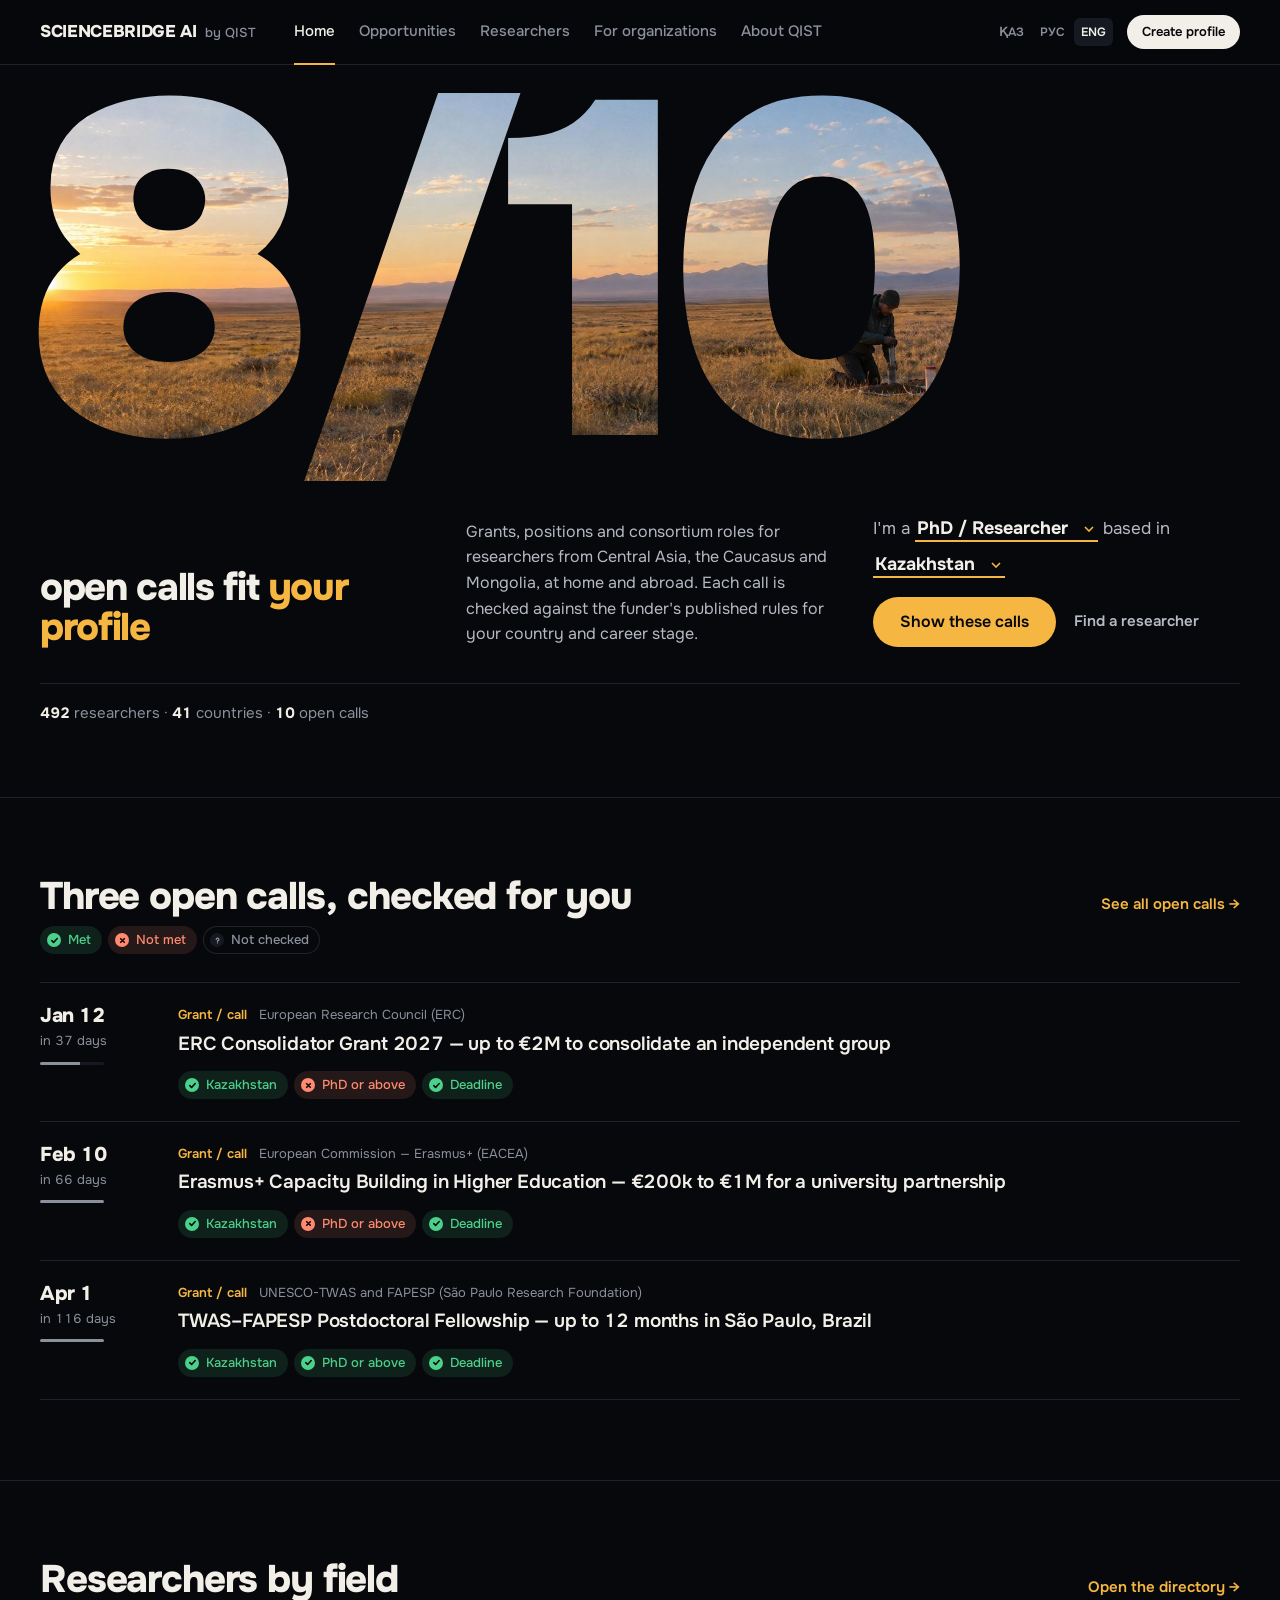
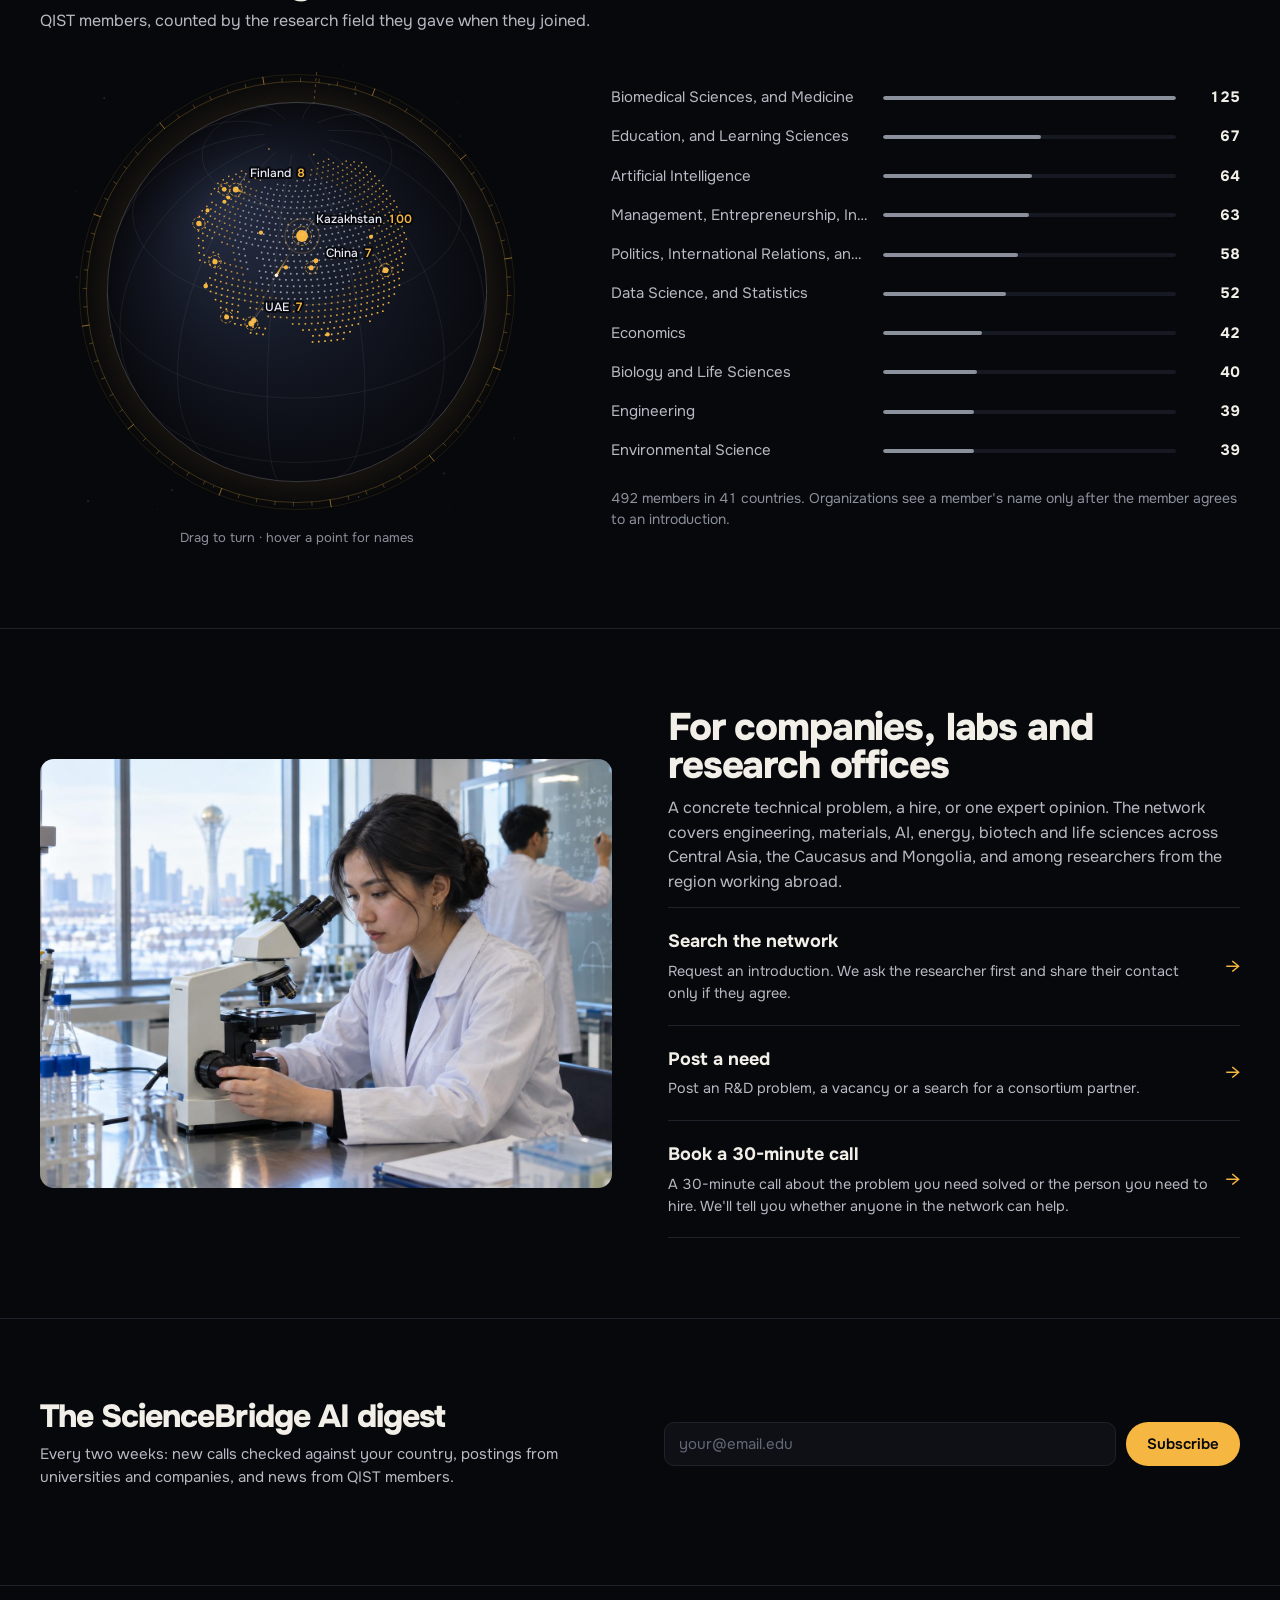
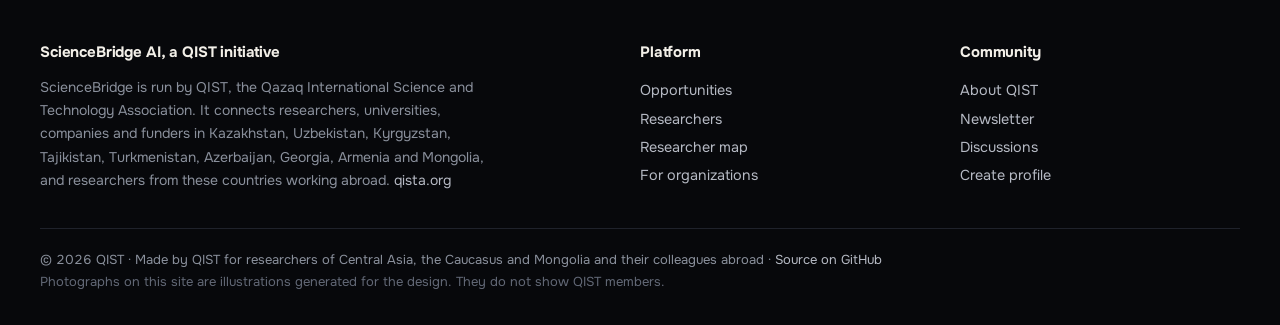
==== commit f4cd4c75: "feat: numeral reveal on load, pointer parallax on home numeral Photo numerals rise into place once o" ====
--- a/index.html
+++ b/index.html
@@ -9,7 +9,7 @@
 <link rel="preconnect" href="https://fonts.googleapis.com">
 <link rel="preconnect" href="https://fonts.gstatic.com" crossorigin>
 <link href="https://fonts.googleapis.com/css2?family=Onest:wght@400;500;600;700;800;900&display=swap" rel="stylesheet">
-<link rel="stylesheet" href="assets/css/style.css?v=2026-09-28d">
+<link rel="stylesheet" href="assets/css/style.css?v=2026-09-28e">
 </head>
 <body>
 <header class="site-header" id="site-header"></header>
@@ -129,9 +129,9 @@
 
 <footer class="site-footer" id="site-footer"></footer>
 
-<script src="assets/js/i18n.js?v=2026-09-28d"></script>
-<script src="assets/js/app.js?v=2026-09-28d"></script>
-<script src="assets/js/globe.js?v=2026-09-28d"></script>
+<script src="assets/js/i18n.js?v=2026-09-28e"></script>
+<script src="assets/js/app.js?v=2026-09-28e"></script>
+<script src="assets/js/globe.js?v=2026-09-28e"></script>
 <script>
 (async () => {
   await QIST.boot('index.html');
@@ -159,6 +159,7 @@
   const countries = new Set(people.map(p => p.country).filter(Boolean)).size;
   $('hero-facts').innerHTML = QIST.t('home.f.facts', { people: `<b>${people.length}</b>`, countries: `<b>${countries}</b>`, opps: `<b>${active.length}</b>` });
   $('open-n').textContent = active.length;
+  QIST.parallax($('hero-num'), 5);
 
   /* ---------- the check ---------- */
   const elig = await QIST.getEligibility();
--- a/assets/css/style.css
+++ b/assets/css/style.css
@@ -106,6 +106,12 @@
   background-size: cover; background-position: center 58%; background-repeat: no-repeat;
   -webkit-background-clip: text; background-clip: text;
   padding-bottom: .04em; margin-left: -.04em;
+  animation: num-in .9s cubic-bezier(.2, .7, .2, 1) both;
+}
+/* The numeral rises into place once, on load: the page's key figure is the first thing read. */
+@keyframes num-in {
+  from { clip-path: inset(100% 0 0 0); transform: translateY(.08em); }
+  to   { clip-path: inset(0 0 0 0); transform: none; }
 }
 
 /* Inner-page opening: the page's number on the left, title and lede on the right. */
@@ -644,7 +650,7 @@
   .hero-row .lead { grid-row: auto; }
   .hero-facts { gap: 18px; }
   .page-top { padding: 24px 0 28px; }
-  .page-top .photo-num { font-size: 38vw; }
+  .page-top .photo-num, .org-num .photo-num { font-size: 44vw; }
   .sentence, .sentence select { font-size: 1rem; }
   .opp, .opp.compact { grid-template-columns: minmax(0, 1fr); padding: 20px 0; }
   .when { display: flex; align-items: baseline; gap: 10px; margin-bottom: 8px; }
@@ -686,6 +692,6 @@
 }
 @media (prefers-reduced-motion: reduce) {
   html { scroll-behavior: auto; }
-  .cond.changed { animation: none; }
+  .cond.changed, .photo-num { animation: none; }
   .globe-tip, .toast, .btn, .tl-dot { transition: none; }
 }
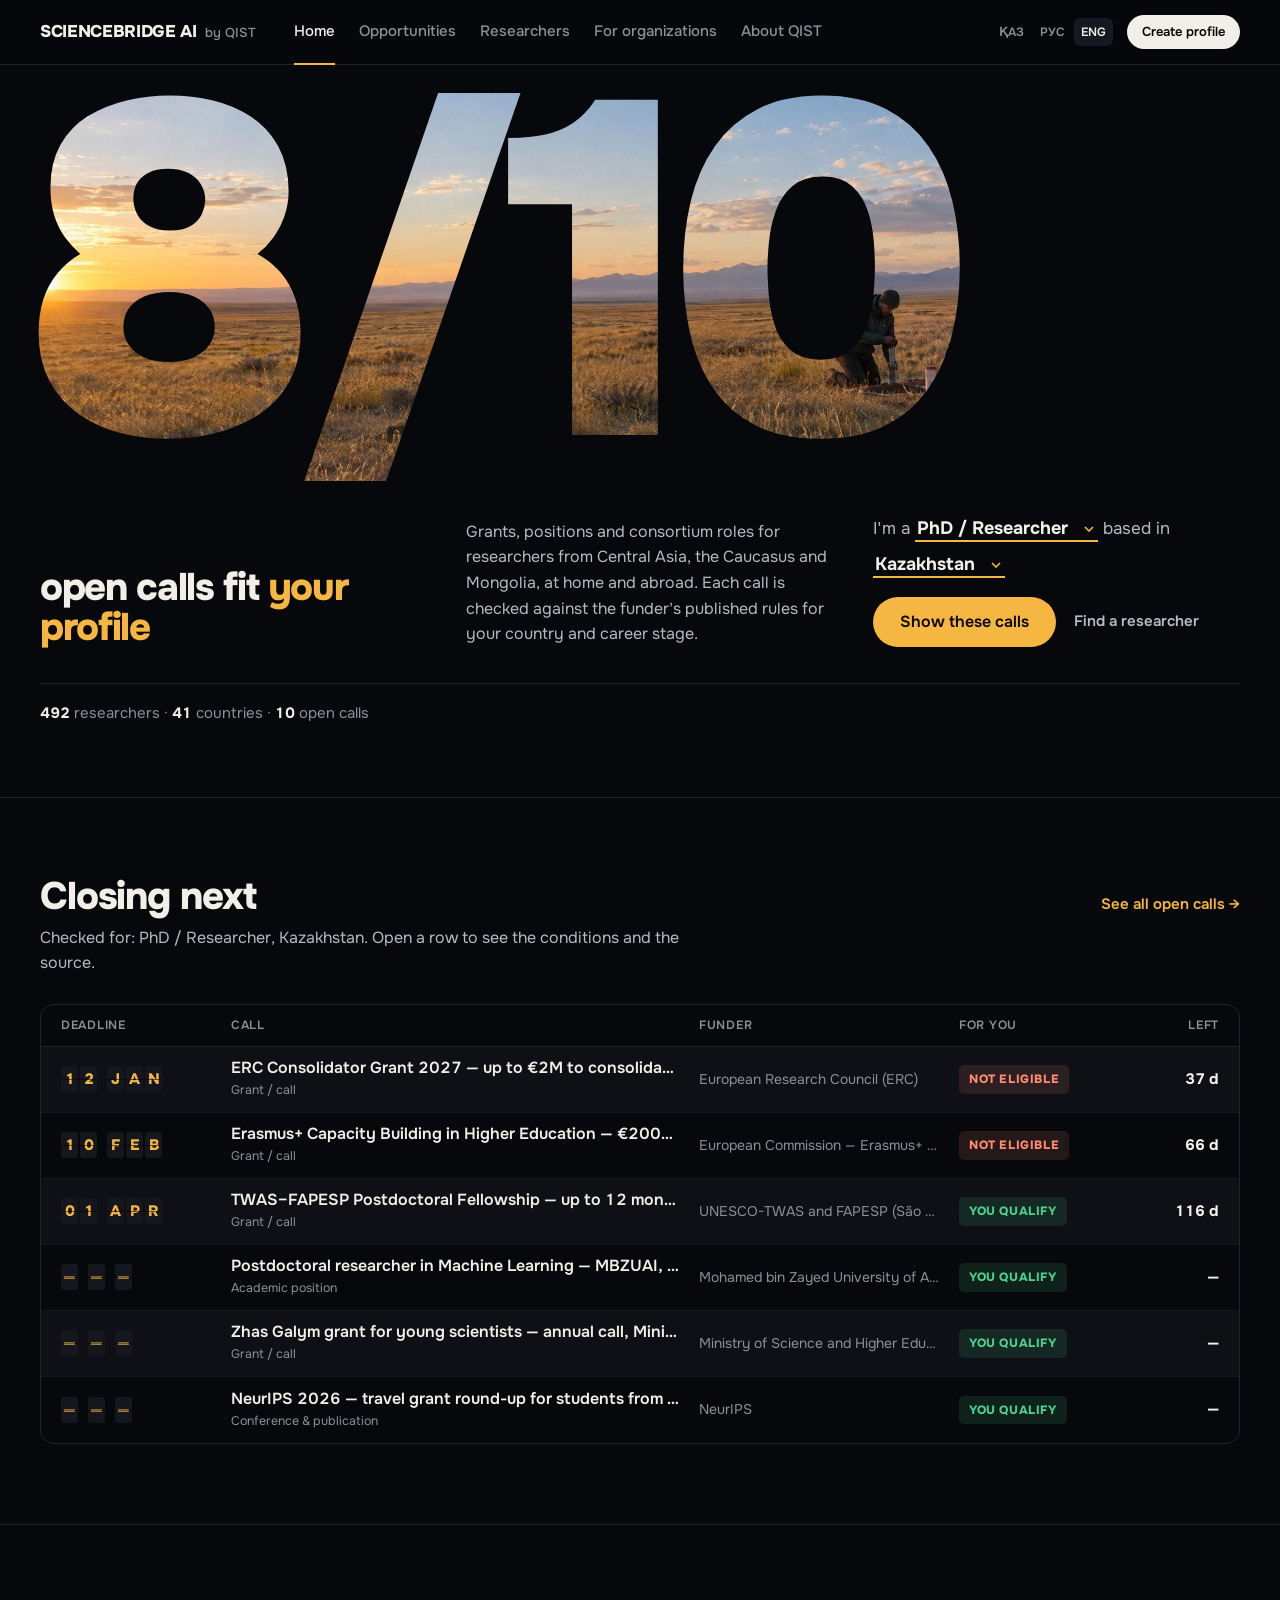
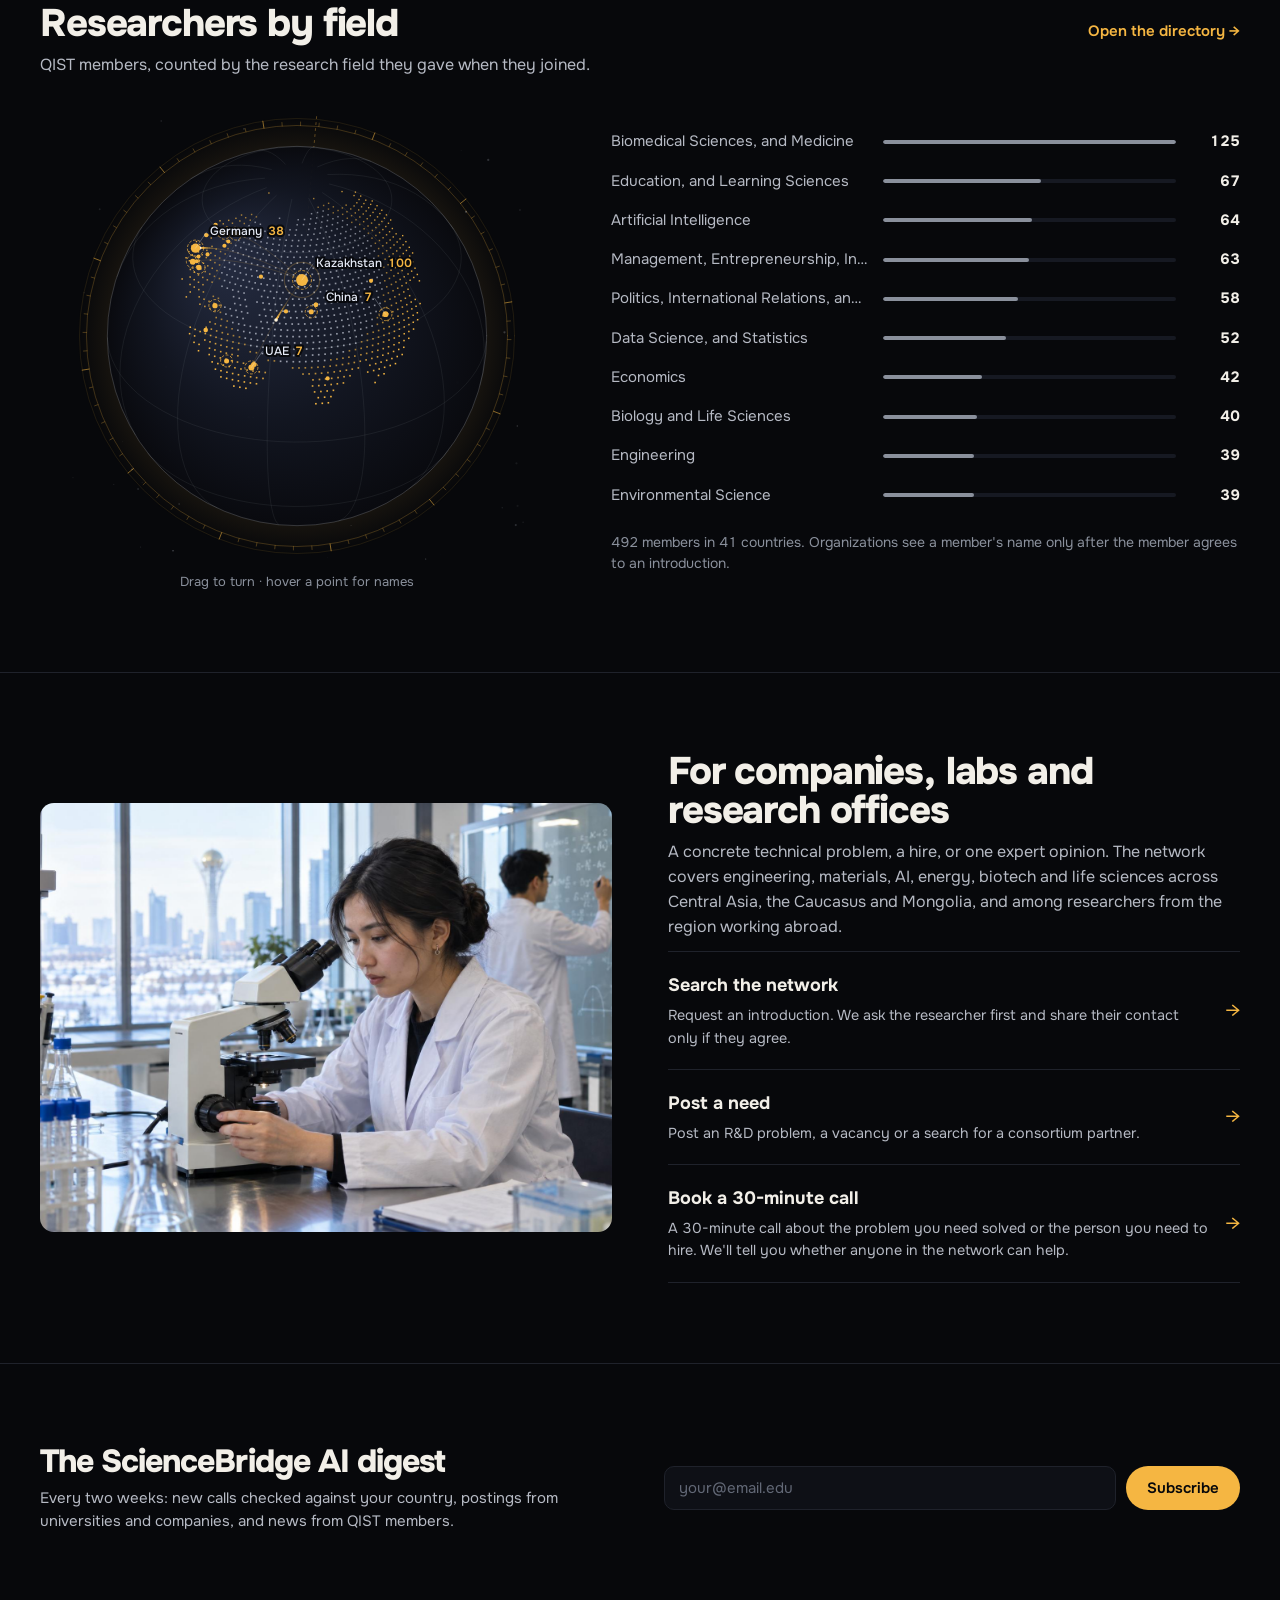
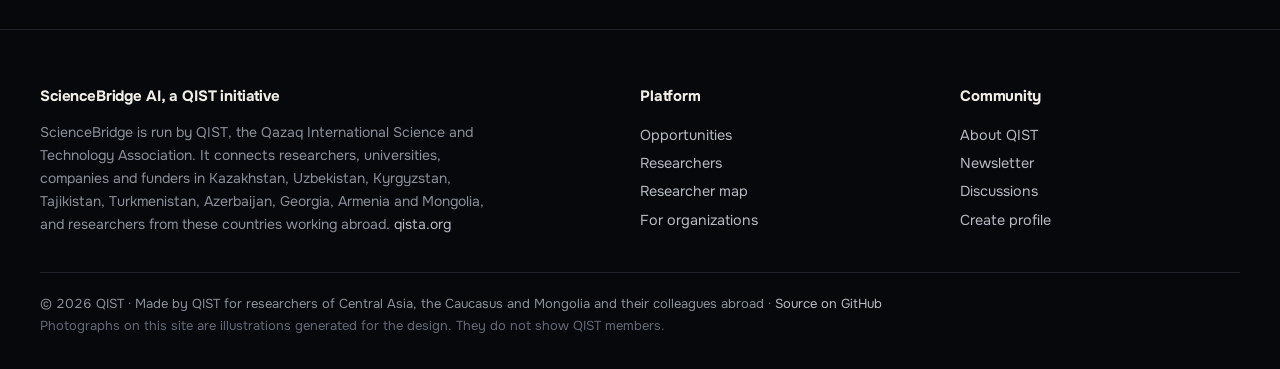
==== commit 624ed2cd: "feat: departures board on home, numerals on discussions and create profile Six calls closing next in" ====
--- a/index.html
+++ b/index.html
@@ -9,7 +9,7 @@
 <link rel="preconnect" href="https://fonts.googleapis.com">
 <link rel="preconnect" href="https://fonts.gstatic.com" crossorigin>
 <link href="https://fonts.googleapis.com/css2?family=Onest:wght@400;500;600;700;800;900&display=swap" rel="stylesheet">
-<link rel="stylesheet" href="assets/css/style.css?v=2026-09-28e">
+<link rel="stylesheet" href="assets/css/style.css?v=2026-09-28f">
 </head>
 <body>
 <header class="site-header" id="site-header"></header>
@@ -46,21 +46,28 @@
   </div>
 </section>
 
-<!-- ================= three calls, checked =================
-     The same condition chips as the Opportunities page, driven by the profile in the hero.
-     Which three: D-39, so each shows a different edge of the check. -->
+<!-- ================= departure board =================
+     The calls closing next, as a departures board: date, call, funder, whether the reader
+     can apply, days left. Driven by the profile in the hero; when the country or stage
+     changes, the verdicts that change flip over. Which calls: the three picked by D-39 so the
+     check shows different edges, topped up to six by deadline. -->
 <section class="section">
   <div class="container">
     <div class="sec-head">
-      <h2 data-i18n="home.calls.h2"></h2>
+      <h2 data-i18n="board.h2"></h2>
       <a href="opportunities.html" id="calls-all"><span data-i18n="home.demo.all"></span></a>
-      <p class="legend" aria-hidden="true">
-        <span class="cond ok" data-i18n="legend.ok"></span>
-        <span class="cond bad" data-i18n="legend.bad"></span>
-        <span class="cond unk" data-i18n="legend.unk"></span>
-      </p>
-    </div>
-    <div class="rows" id="demo-list"></div>
+      <p class="lede" id="board-sub"></p>
+    </div>
+    <div class="board" id="board" role="table">
+      <div class="board-head" role="row">
+        <span role="columnheader" data-i18n="board.col.date"></span>
+        <span role="columnheader" data-i18n="board.col.call"></span>
+        <span role="columnheader" data-i18n="board.col.org"></span>
+        <span role="columnheader" data-i18n="board.col.you"></span>
+        <span role="columnheader" data-i18n="board.col.left"></span>
+      </div>
+      <div id="board-rows"></div>
+    </div>
   </div>
 </section>
 
@@ -129,9 +136,9 @@
 
 <footer class="site-footer" id="site-footer"></footer>
 
-<script src="assets/js/i18n.js?v=2026-09-28e"></script>
-<script src="assets/js/app.js?v=2026-09-28e"></script>
-<script src="assets/js/globe.js?v=2026-09-28e"></script>
+<script src="assets/js/i18n.js?v=2026-09-28f"></script>
+<script src="assets/js/app.js?v=2026-09-28f"></script>
+<script src="assets/js/globe.js?v=2026-09-28f"></script>
 <script>
 (async () => {
   await QIST.boot('index.html');
@@ -183,7 +190,7 @@
   take(() => true);
   take(countrySensitive);
   take(o => o.career_stage && o.career_stage !== 'any');
-  while (three.length < 3 && three.length < byDeadline.length) take(() => true);
+  while (three.length < 6 && three.length < byDeadline.length) take(() => true);
   three.sort((a, b) => (a.deadline || '9').localeCompare(b.deadline || '9'));
 
   function draw() {
@@ -199,18 +206,59 @@
     $('hero-show').href = `opportunities.html?${q}&elig=1`;
     $('calls-all').href = `opportunities.html?${q}`;
 
-    QIST.flashChanges($('demo-list'), () => { $('demo-list').innerHTML = three.length ? three.map(o => {
-      const m = QIST.matchOpportunity(o, profile, elig);
-      return `<article class="opp compact opp-${m.tone}" data-opp="${QIST.esc(o.id)}">
-        ${QIST.whenCell(o)}
-        <div class="opp-main">
-          <p class="opp-line"><span class="opp-type">${QIST.esc(QIST.typeLabel(o.type))}</span><span>${QIST.esc(o.organization)}</span></p>
-          <h3><a href="opportunities.html?${q}#opp-${encodeURIComponent(o.id)}">${QIST.esc(o.title)}</a></h3>
-          ${QIST.condChips(m, profile, elig)}
-        </div>
-      </article>`;
-    }).join('') : `<p class="empty">${QIST.t('home.demo.empty')}</p>`; });
+    drawBoard(profile, q);
   }
+  /* ---------- the board ---------- */
+  const MONTHS = {
+    en: ['JAN', 'FEB', 'MAR', 'APR', 'MAY', 'JUN', 'JUL', 'AUG', 'SEP', 'OCT', 'NOV', 'DEC'],
+    ru: ['ЯНВ', 'ФЕВ', 'МАР', 'АПР', 'МАЙ', 'ИЮН', 'ИЮЛ', 'АВГ', 'СЕН', 'ОКТ', 'НОЯ', 'ДЕК'],
+    kk: ['ҚАҢ', 'АҚП', 'НАУ', 'СӘУ', 'МАМ', 'МАУ', 'ШІЛ', 'ТАМ', 'ҚЫР', 'ҚАЗ', 'ҚАР', 'ЖЕЛ']
+  };
+  const flaps = (text, row) => [...text].map((ch, k) => ch === ' '
+    ? '<i class="gap"></i>'
+    : `<b class="flap" style="--d:${row * 70 + k * 35}ms">${QIST.esc(ch)}</b>`).join('');
+  const tones = {};
+  function drawBoard(profile, q) {
+    $('board-sub').textContent = QIST.t('board.sub', {
+      stage: demoStage.options[demoStage.selectedIndex].text,
+      country: QIST.countryName(profile.country, elig) || profile.country
+    });
+    const rows = $('board-rows');
+    const first = !rows.children.length;
+    if (first) {
+      rows.innerHTML = three.map((o, r) => {
+        const d = new Date(o.deadline + 'T00:00:00');
+        const date = o.deadline ? `${String(d.getDate()).padStart(2, '0')} ${(MONTHS[QIST.lang] || MONTHS.en)[d.getMonth()]}` : '— — —';
+        const n = QIST.daysLeft(o);
+        return `<a class="board-row" role="row" data-opp="${QIST.esc(o.id)}" href="opportunities.html#opp-${encodeURIComponent(o.id)}">
+          <span class="b-date" role="cell" aria-label="${QIST.esc(o.deadline || '')}">${flaps(date, r)}</span>
+          <span class="b-call" role="cell"><b>${QIST.esc(o.title)}</b><small>${QIST.esc(QIST.typeLabel(o.type))}</small></span>
+          <span class="b-org" role="cell">${QIST.esc(o.organization)}</span>
+          <span class="b-you" role="cell"><span class="st"></span></span>
+          <span class="b-left${n !== null && n <= 7 ? ' hot' : ''}" role="cell">${n === null ? '—' : QIST.t('board.days', { n })}</span>
+        </a>`;
+      }).join('');
+    }
+    [...rows.children].forEach((row, r) => {
+      const o = three[r];
+      const tone = QIST.matchOpportunity(o, profile, elig).tone;
+      const st = row.querySelector('.st');
+      st.className = `st ${tone}`;
+      st.textContent = QIST.t('board.' + tone);
+      row.href = `opportunities.html?${q}#opp-${encodeURIComponent(o.id)}`;
+      if (!first && tones[o.id] !== tone && !QIST.reducedMotion()) {
+        st.classList.remove('flip'); void st.offsetWidth; st.classList.add('flip');
+      }
+      tones[o.id] = tone;
+    });
+  }
+
+  // the dates flip in when the board first comes into view, not on page load below the fold
+  const boardEl = $('board');
+  if ('IntersectionObserver' in window) {
+    const io = new IntersectionObserver(es => { if (es[0].isIntersecting) { boardEl.classList.add('in'); io.disconnect(); } }, { threshold: 0.25 });
+    io.observe(boardEl);
+  } else boardEl.classList.add('in');
   [demoCountry, demoStage].forEach(el => el.addEventListener('change', () => { QIST.fitSelect(el); draw(); }));
   [demoCountry, demoStage].forEach(el => QIST.fitSelect(el));
   draw();
--- a/assets/css/style.css
+++ b/assets/css/style.css
@@ -272,6 +272,40 @@
 .hero-actions .link:hover { color: var(--fg); }
 .hero-facts { margin-top: 36px; padding-top: 18px; border-top: 1px solid var(--line); color: var(--fg-3); font-size: .9375rem; }
 .hero-facts b { color: var(--fg); font-weight: 700; }
+
+/* ---------- departures board (home) ----------
+   Dates in split-flap cells; they flip in once on load, and a verdict flips when the
+   reader's country or stage changes it. Upper case is the board's own convention. */
+.board { border: 1px solid var(--line); border-radius: var(--radius); overflow: hidden; }
+.board-head, .board-row { display: grid; grid-template-columns: 150px minmax(0, 1fr) minmax(0, 15rem) 150px 90px; gap: 20px; align-items: center; padding: 0 20px; }
+.board-head { height: 42px; border-bottom: 1px solid var(--line); font-size: .75rem; font-weight: 600; letter-spacing: .06em; text-transform: uppercase; color: var(--fg-3); }
+.board-head span:last-child, .b-left { text-align: right; }
+.board-row { min-height: 66px; border-bottom: 1px solid var(--line-2); color: var(--fg); transition: background-color .15s; }
+.board-row:last-child { border-bottom: 0; }
+.board-row:nth-child(odd) { background: var(--bg-2); }
+.board-row:hover { background: var(--bg-3); color: var(--fg); }
+.board-row:hover .b-call b { color: var(--accent); }
+.b-date { display: flex; align-items: center; gap: 2px; perspective: 300px; }
+.b-date .gap { width: 6px; }
+.flap {
+  position: relative; display: inline-grid; place-items: center; width: 17px; height: 26px; border-radius: 3px;
+  background: #15171e; color: var(--accent); font: 800 .95rem var(--font); letter-spacing: 0;
+  animation: flap-in .5s cubic-bezier(.3, .8, .3, 1) both; animation-delay: var(--d, 0ms);
+}
+.board:not(.in) .flap { animation-play-state: paused; }
+.flap::after { content: ""; position: absolute; left: 0; right: 0; top: 50%; height: 1px; background: rgba(0, 0, 0, .55); }
+@keyframes flap-in { from { transform: rotateX(-90deg); opacity: 0; } to { transform: none; opacity: 1; } }
+.b-call { min-width: 0; }
+.b-call b { display: block; font-weight: 600; font-size: 1rem; line-height: 1.3; overflow: hidden; text-overflow: ellipsis; white-space: nowrap; transition: color .15s; }
+.b-call small { display: block; margin-top: 2px; font-size: .78rem; color: var(--fg-3); }
+.b-org { font-size: .875rem; color: var(--fg-3); overflow: hidden; text-overflow: ellipsis; white-space: nowrap; }
+.st { display: inline-block; padding: 5px 10px; border-radius: 5px; font-size: .75rem; font-weight: 800; letter-spacing: .05em; text-transform: uppercase; white-space: nowrap; }
+.st.ok { background: var(--ok-bg); color: var(--ok); }
+.st.warn { background: var(--accent-soft); color: var(--accent); }
+.st.bad { background: var(--bad-bg); color: var(--bad); }
+.st.flip { animation: flap-in .45s cubic-bezier(.3, .8, .3, 1); }
+.b-left { font-weight: 700; font-size: .95rem; }
+.b-left.hot { color: var(--bad); }
 
 /* ---------- rows ---------- */
 .rows { border-top: 1px solid var(--line); }
@@ -479,7 +513,8 @@
 .auth-wrap { max-width: 1280px; margin: 0 auto; padding: 56px 40px 24px; }
 .auth-card { max-width: 440px; margin: 0 auto; }
 .profile-req { display: grid; grid-template-columns: minmax(0, 1fr) minmax(0, 1.2fr); gap: 64px; align-items: start; }
-.profile-req h1 { font-size: 3.2rem; line-height: .98; margin-bottom: 18px; }
+.profile-req h1 { font-size: 3.2rem; line-height: .98; margin: 28px 0 18px; }
+.profile-req .unit { display: block; margin-top: 10px; font-size: .9375rem; color: var(--fg-3); }
 .profile-req .intro > p { color: var(--fg-2); font-size: 1.0625rem; }
 .profile-req .other { margin-top: 24px; font-size: .9rem; color: var(--fg-3); }
 .profile-req .other a, .note-line a { color: var(--accent); }
@@ -613,6 +648,8 @@
 
 /* ================= responsive ================= */
 @media (max-width: 1180px) {
+  .board-head, .board-row { grid-template-columns: 150px minmax(0, 1fr) 150px 80px; }
+  .board-head span:nth-child(3), .b-org { display: none; }
   .site-header .container { gap: 18px; }
   .main-nav a { padding-left: 8px; padding-right: 8px; font-size: .875rem; }
   .main-nav a.active::after { left: 8px; right: 8px; }
@@ -653,6 +690,11 @@
   .page-top .photo-num, .org-num .photo-num { font-size: 44vw; }
   .sentence, .sentence select { font-size: 1rem; }
   .opp, .opp.compact { grid-template-columns: minmax(0, 1fr); padding: 20px 0; }
+  .board-head { display: none; }
+  .board-row { grid-template-columns: minmax(0, 1fr) auto; grid-template-areas: "date left" "call call" "you you"; gap: 8px 12px; padding: 14px 16px; }
+  .b-date { grid-area: date; } .b-left { grid-area: left; } .b-call { grid-area: call; } .b-you { grid-area: you; }
+  .b-org { display: none; }
+  .b-call b { white-space: normal; }
   .when { display: flex; align-items: baseline; gap: 10px; margin-bottom: 8px; }
   .when b { font-size: 1.05rem; }
   .when span { margin: 0; }
@@ -692,6 +734,6 @@
 }
 @media (prefers-reduced-motion: reduce) {
   html { scroll-behavior: auto; }
-  .cond.changed, .photo-num { animation: none; }
+  .cond.changed, .photo-num, .flap, .st.flip { animation: none; }
   .globe-tip, .toast, .btn, .tl-dot { transition: none; }
 }
